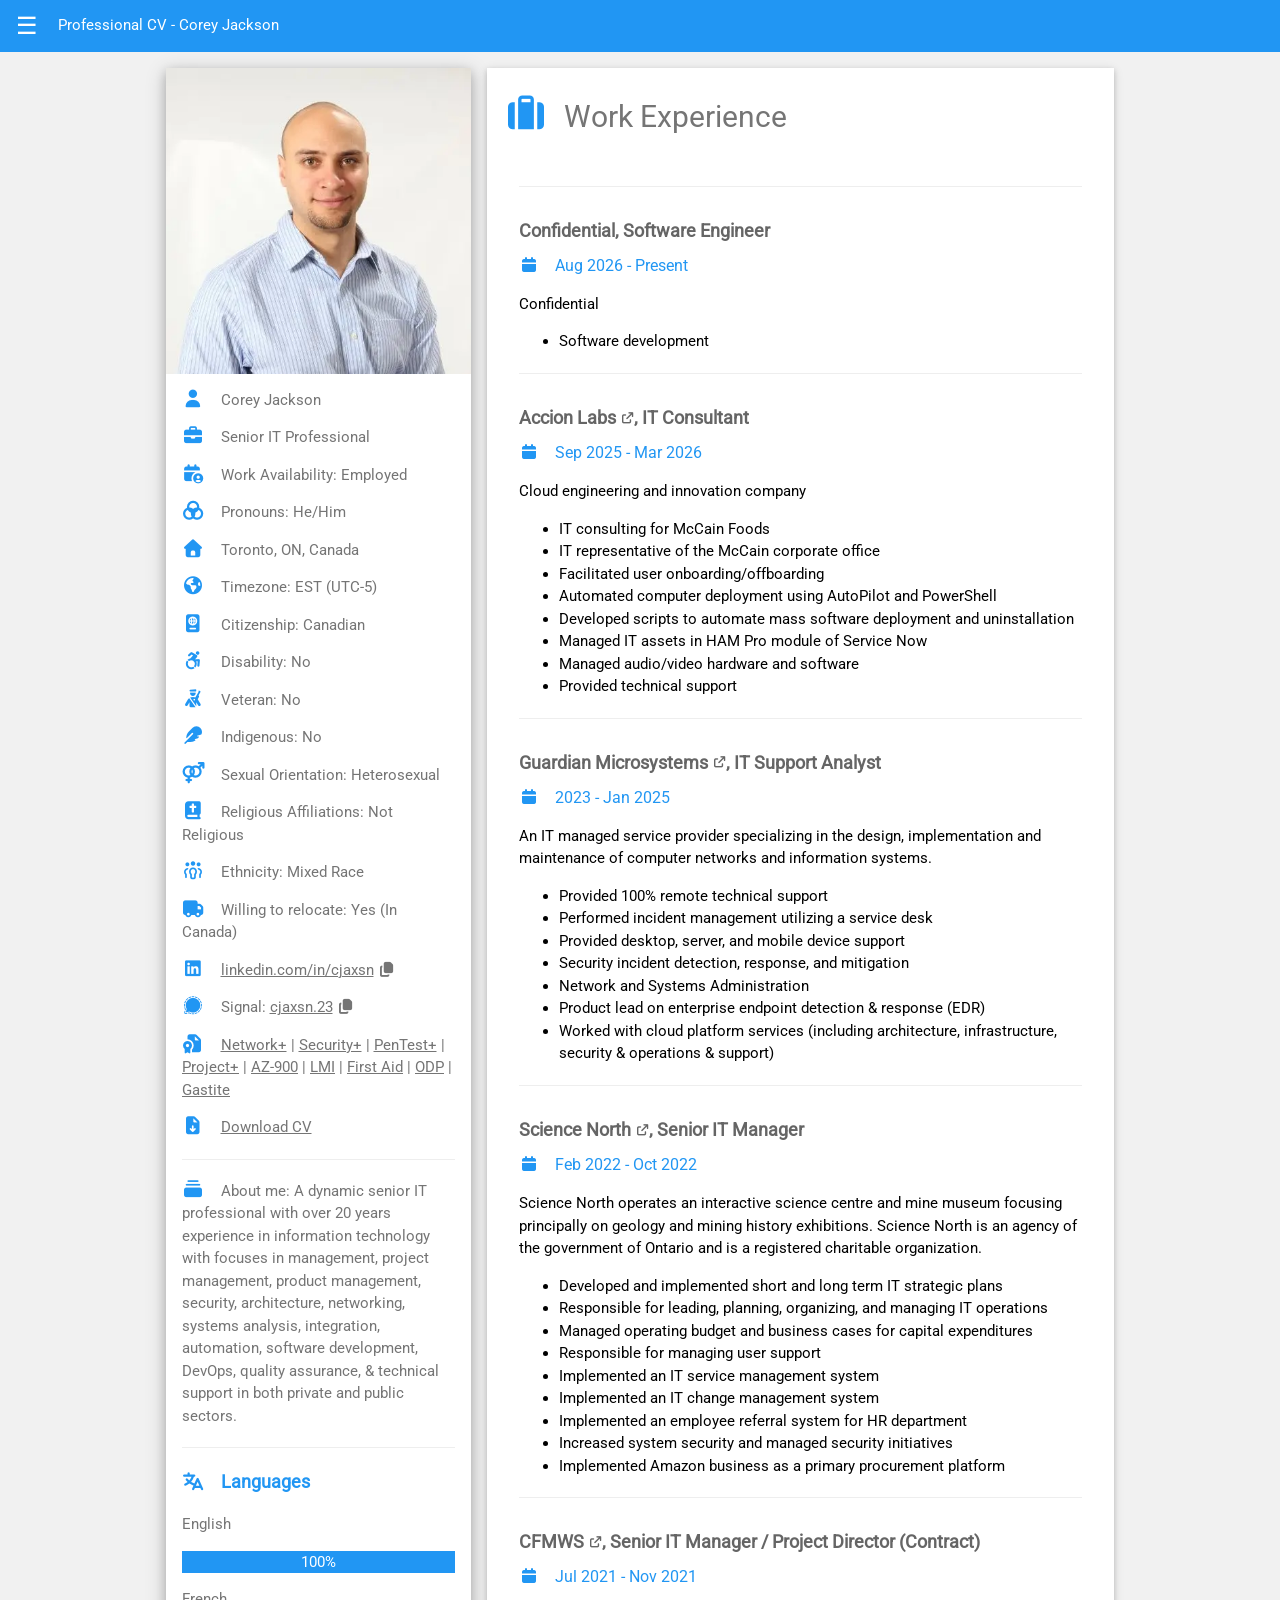
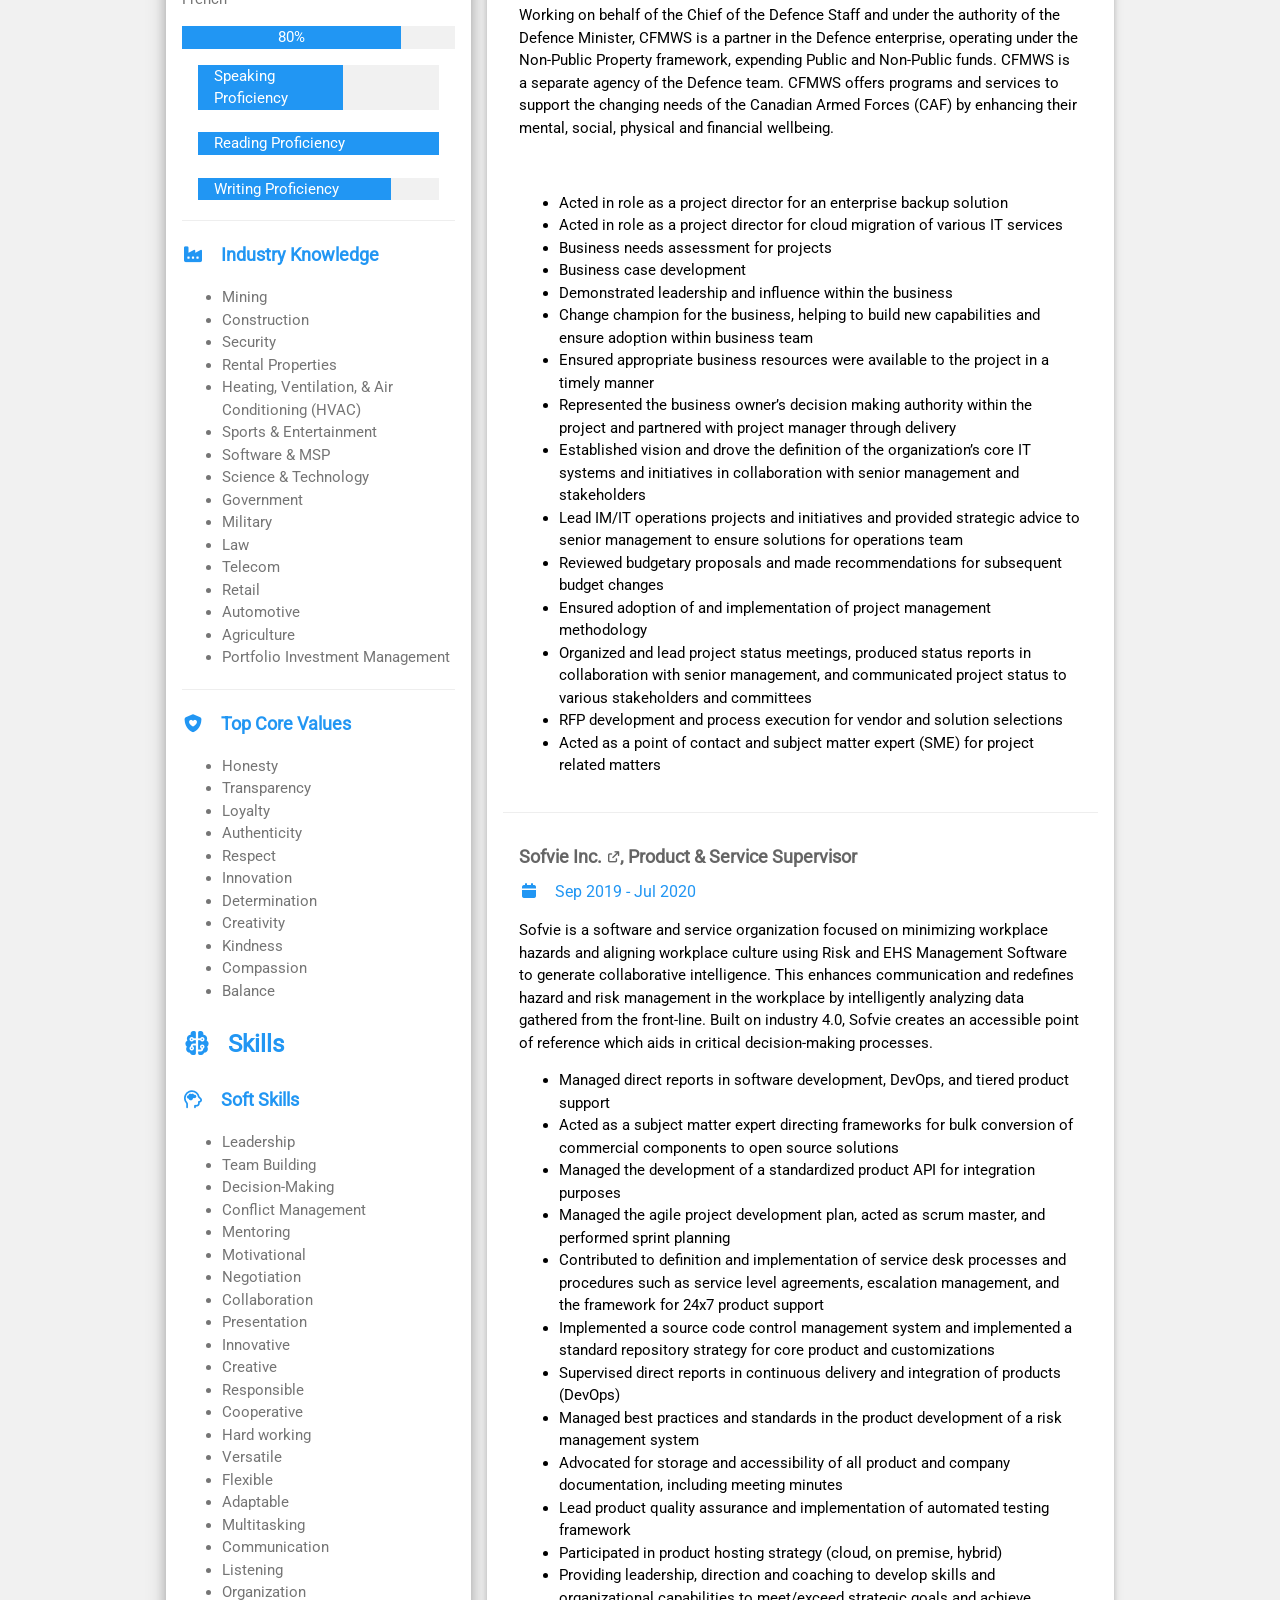
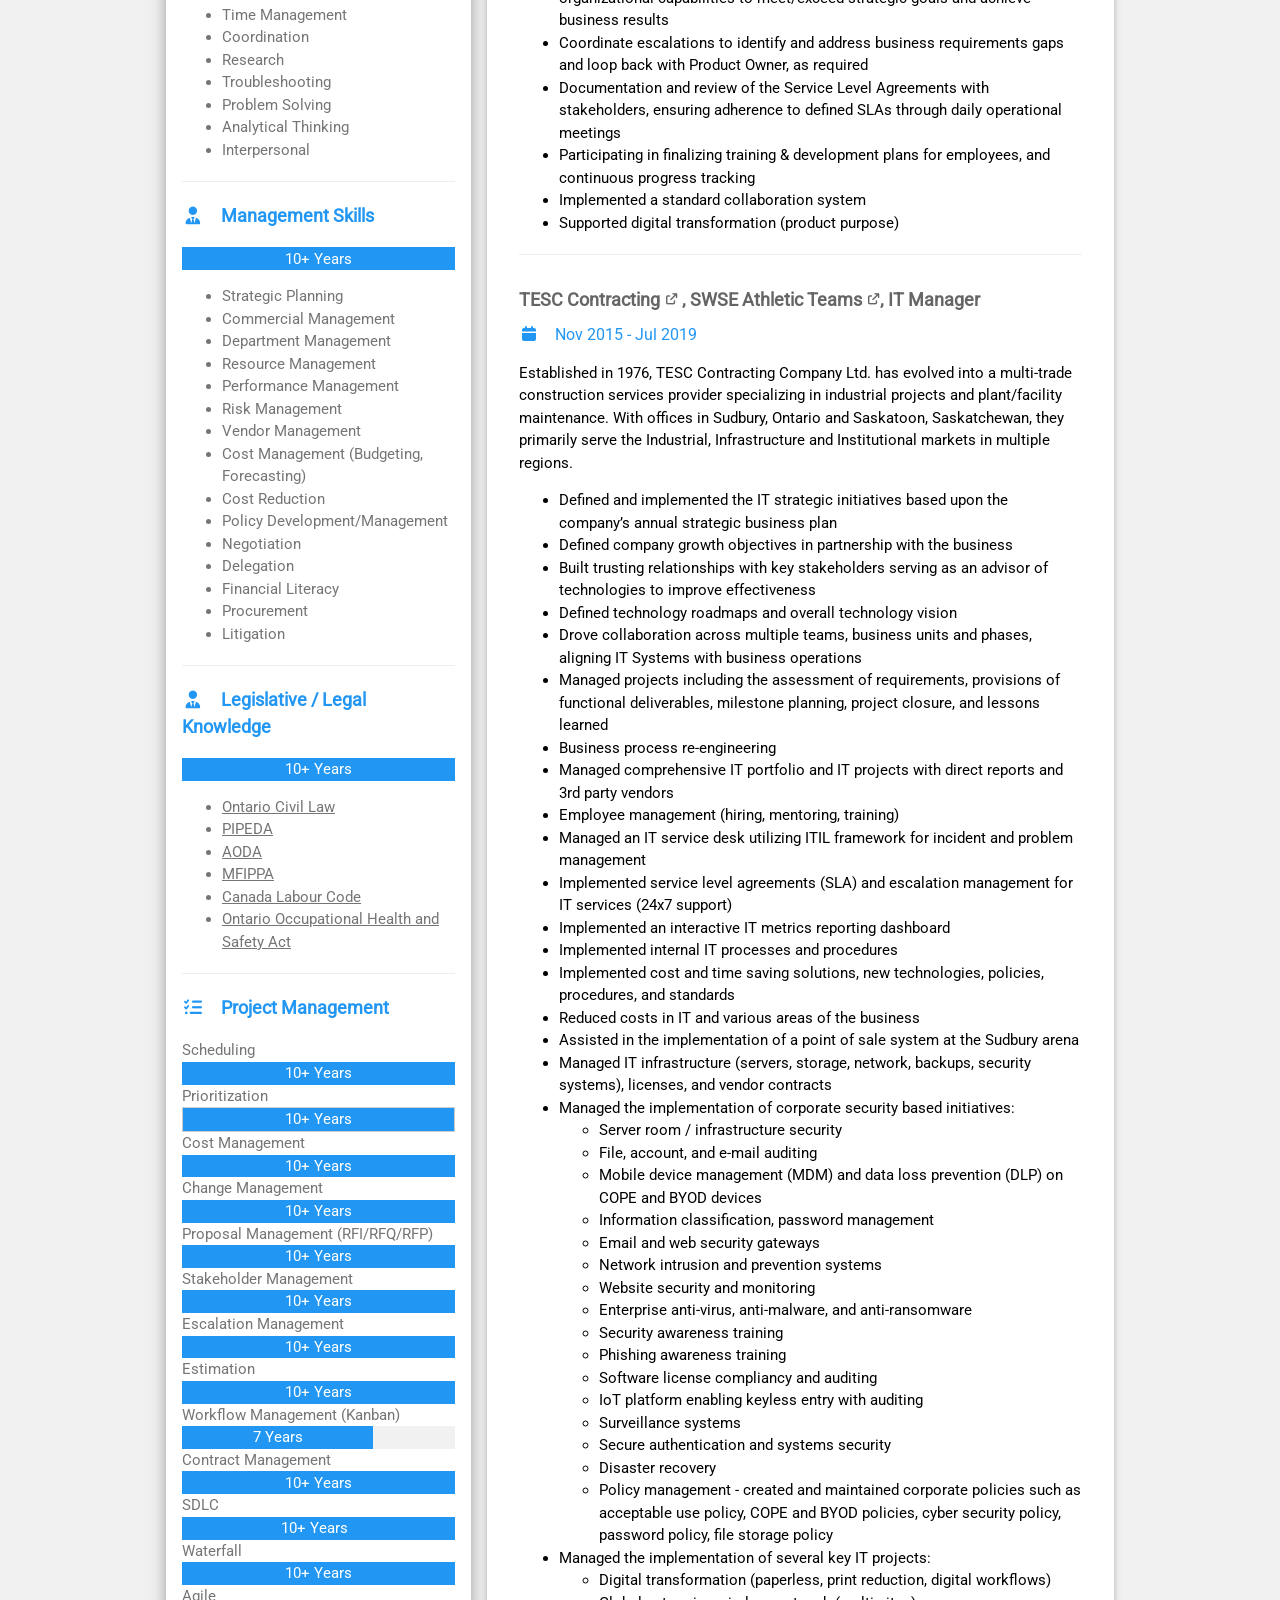
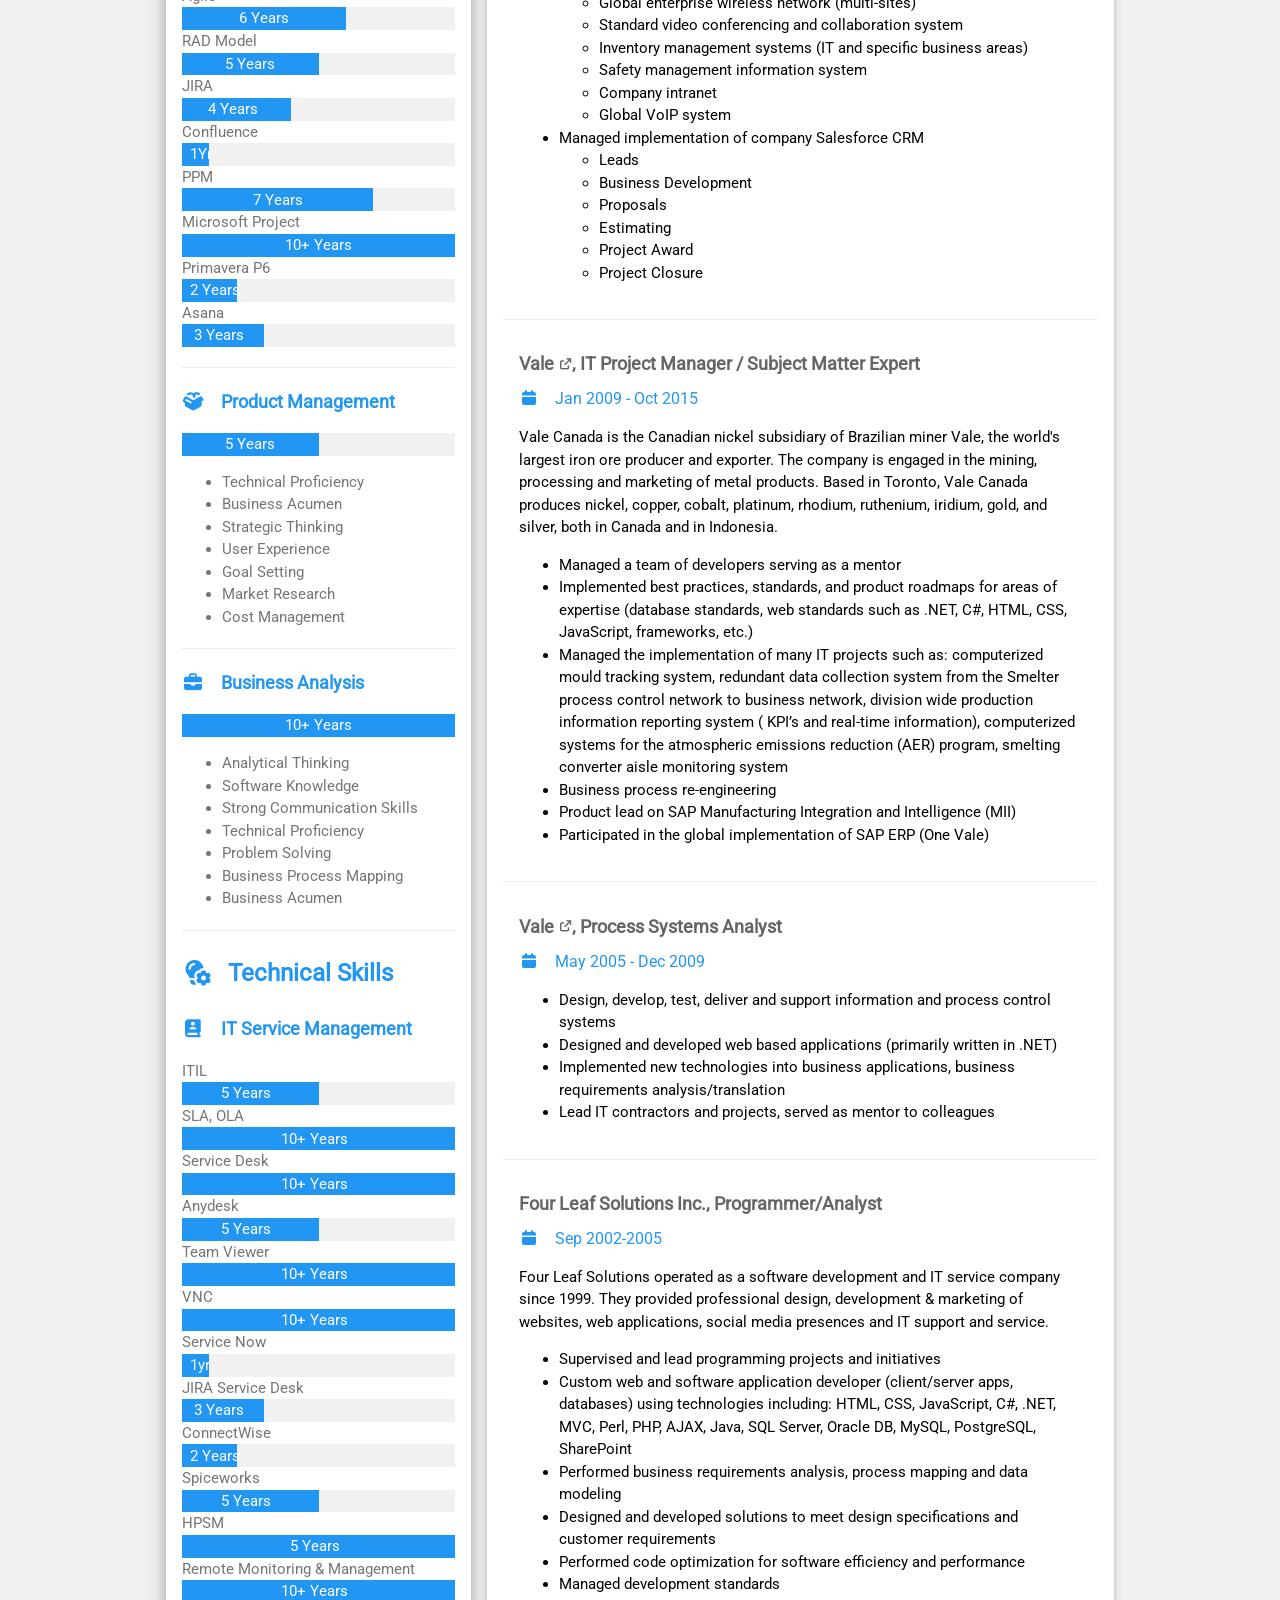
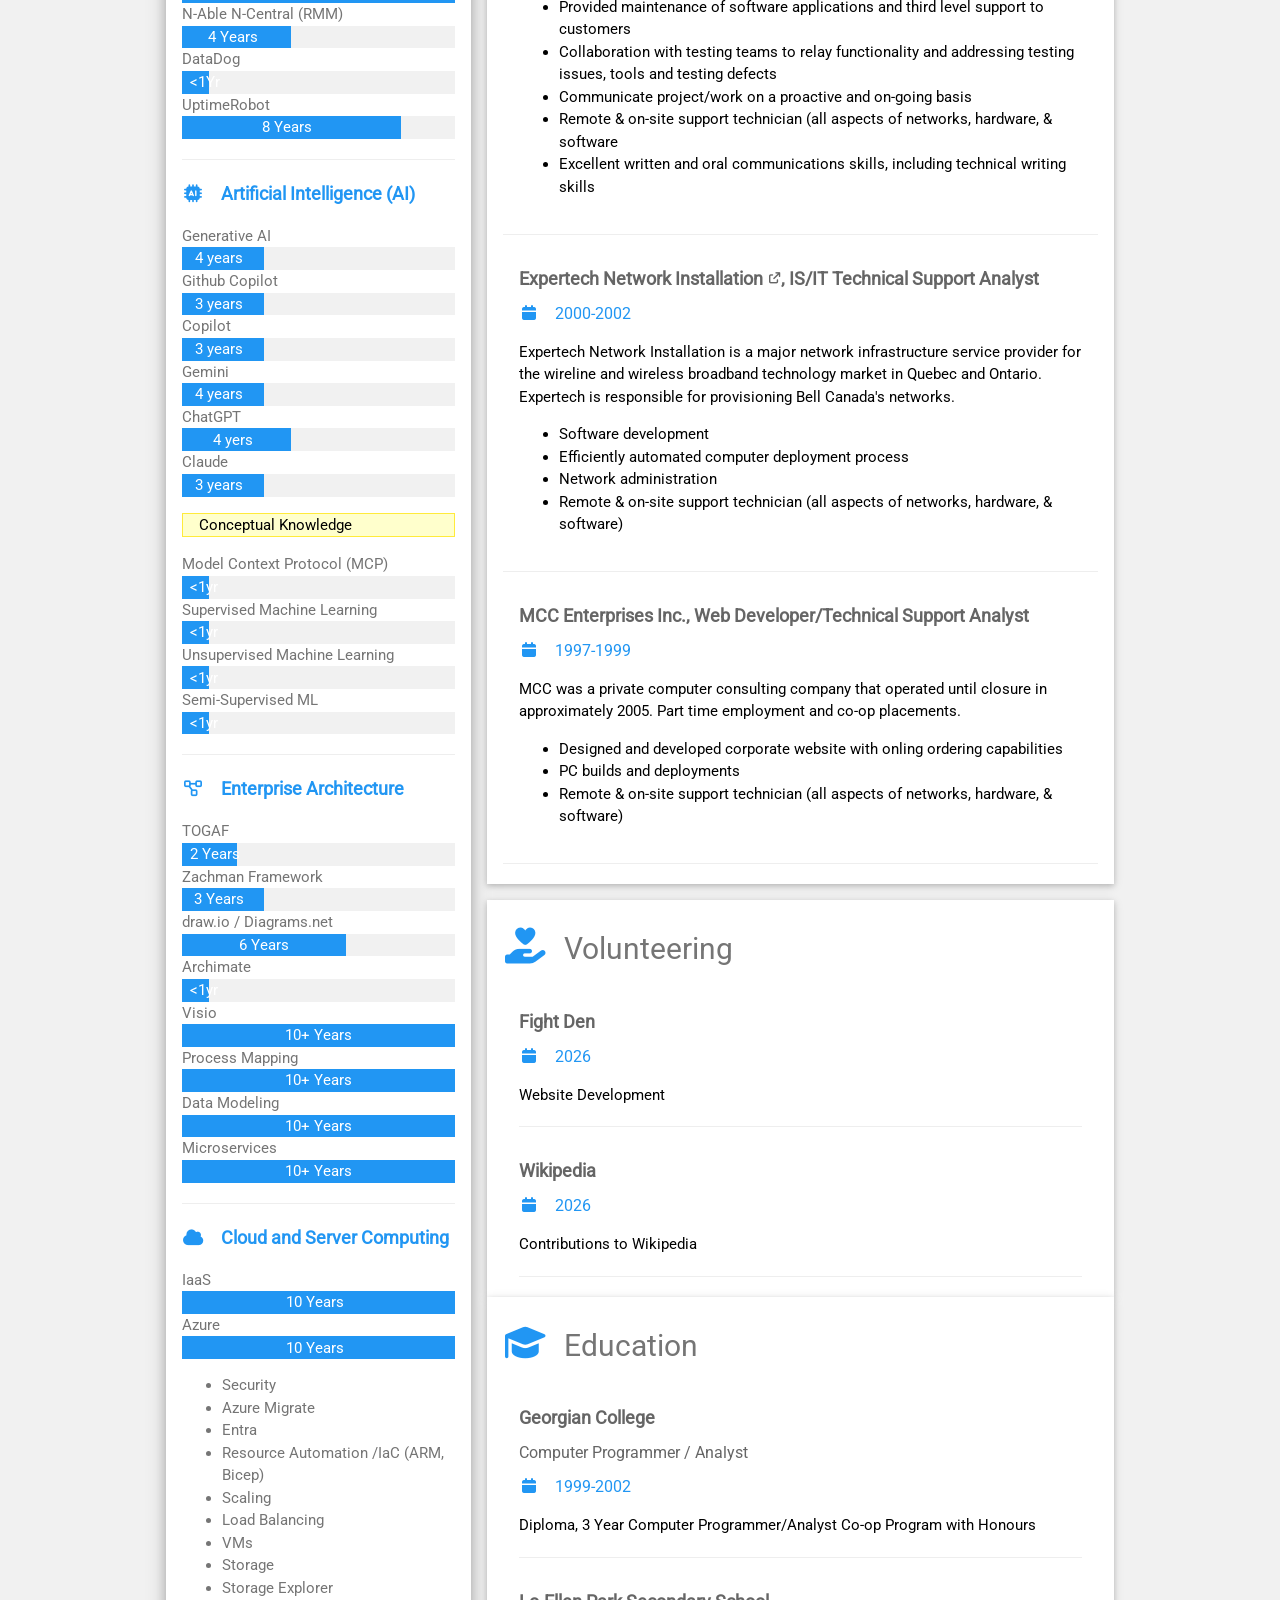
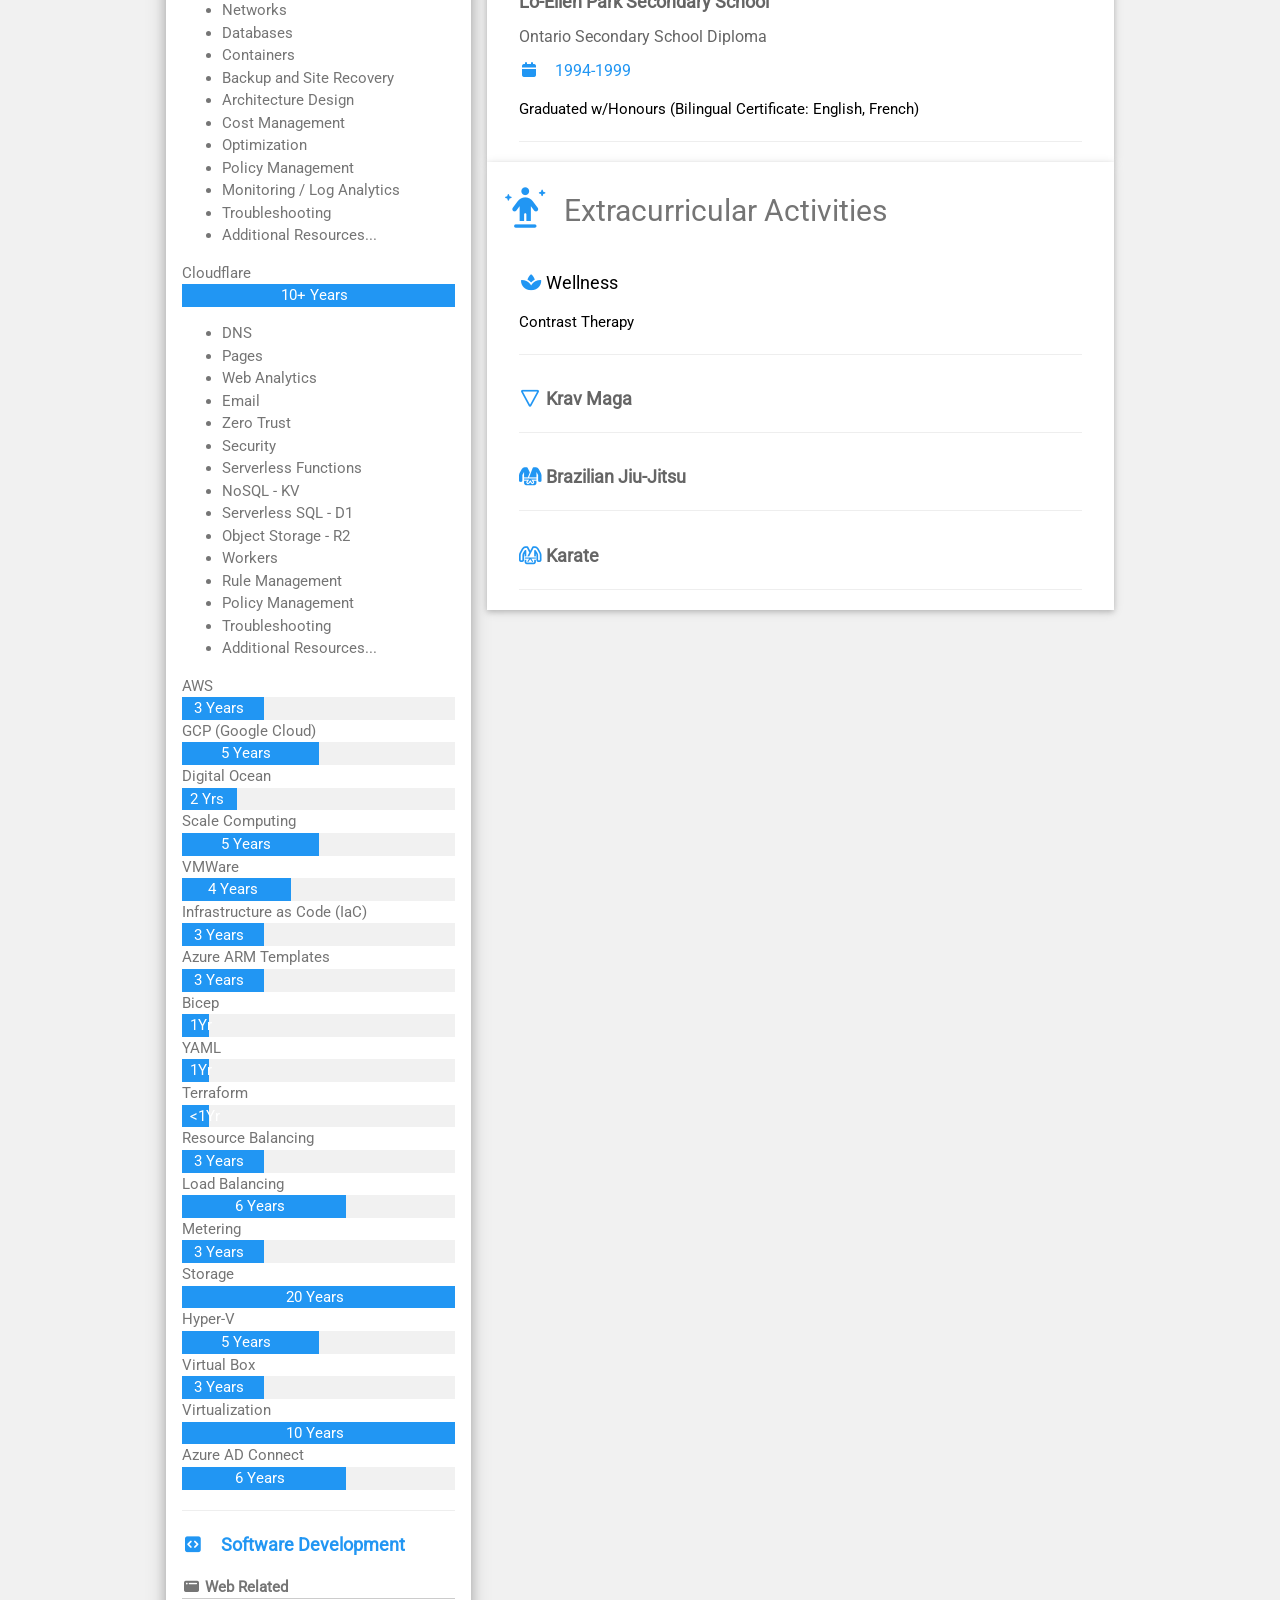
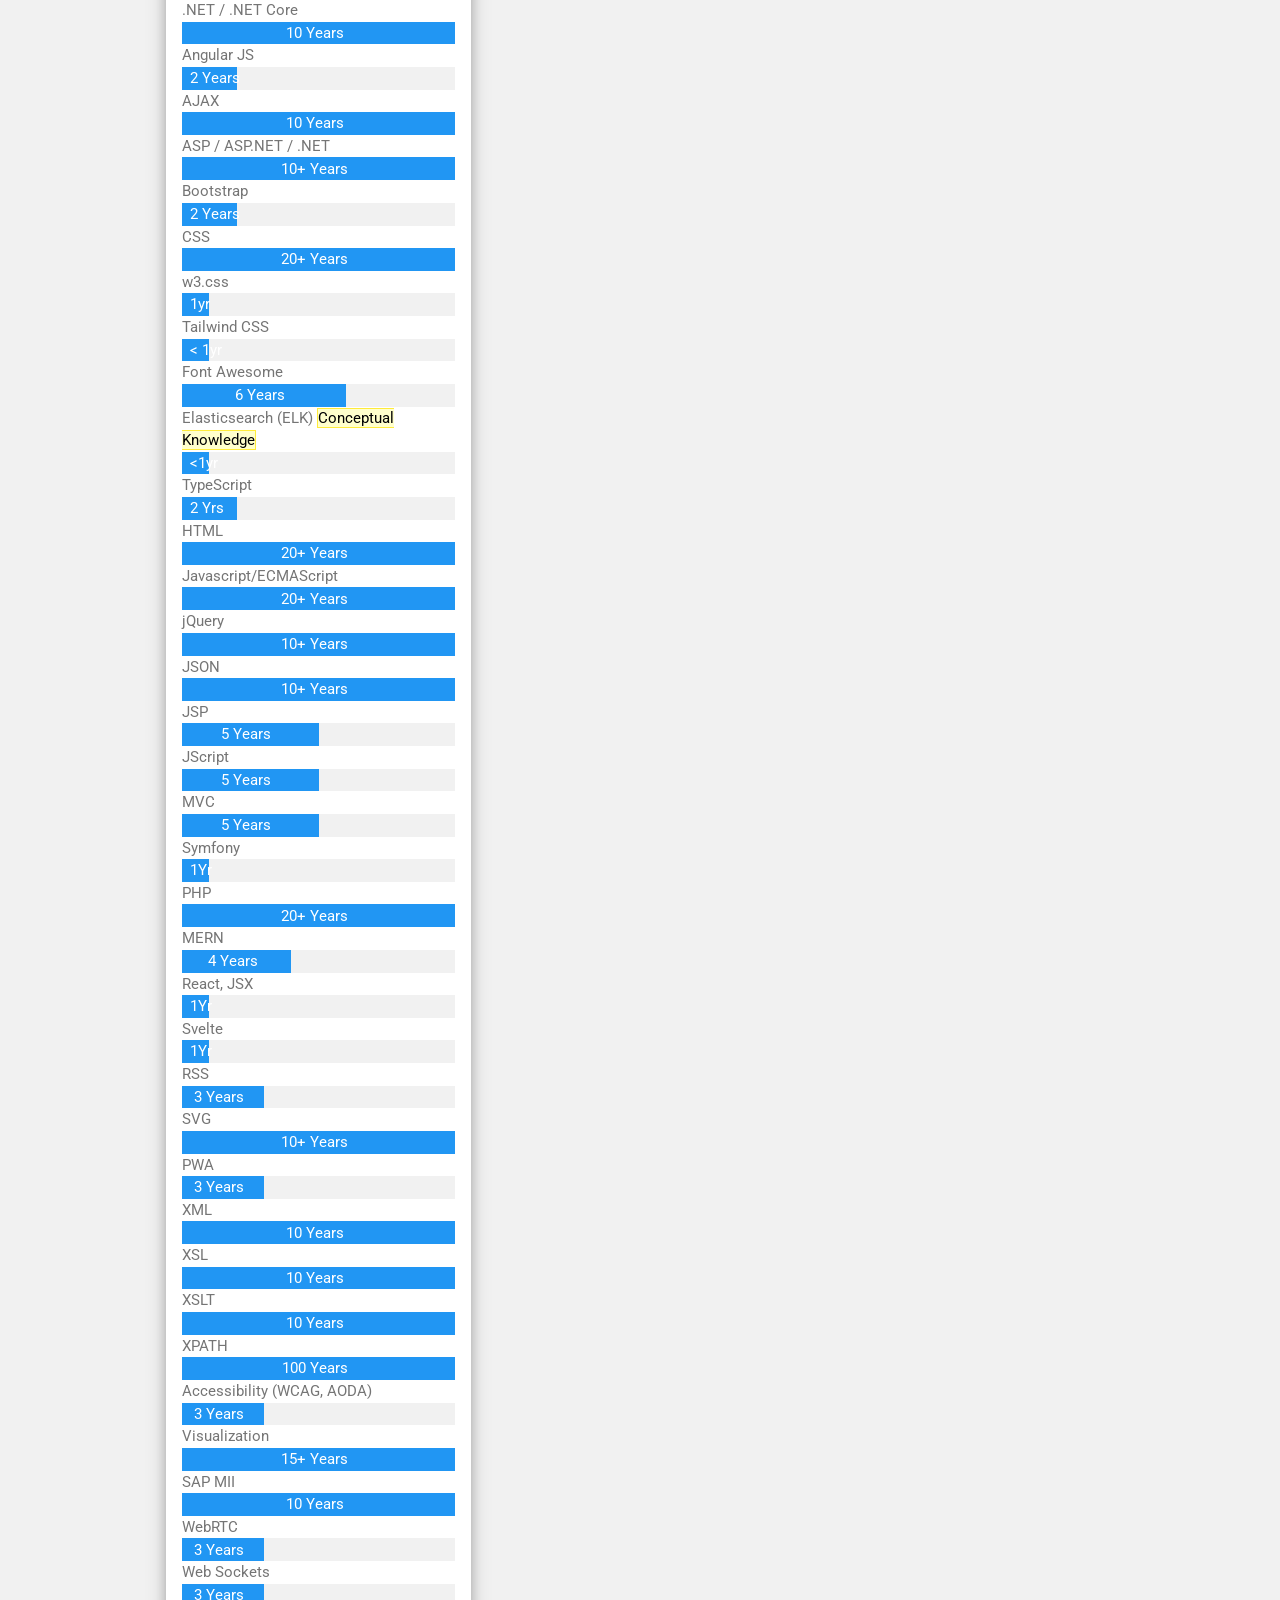
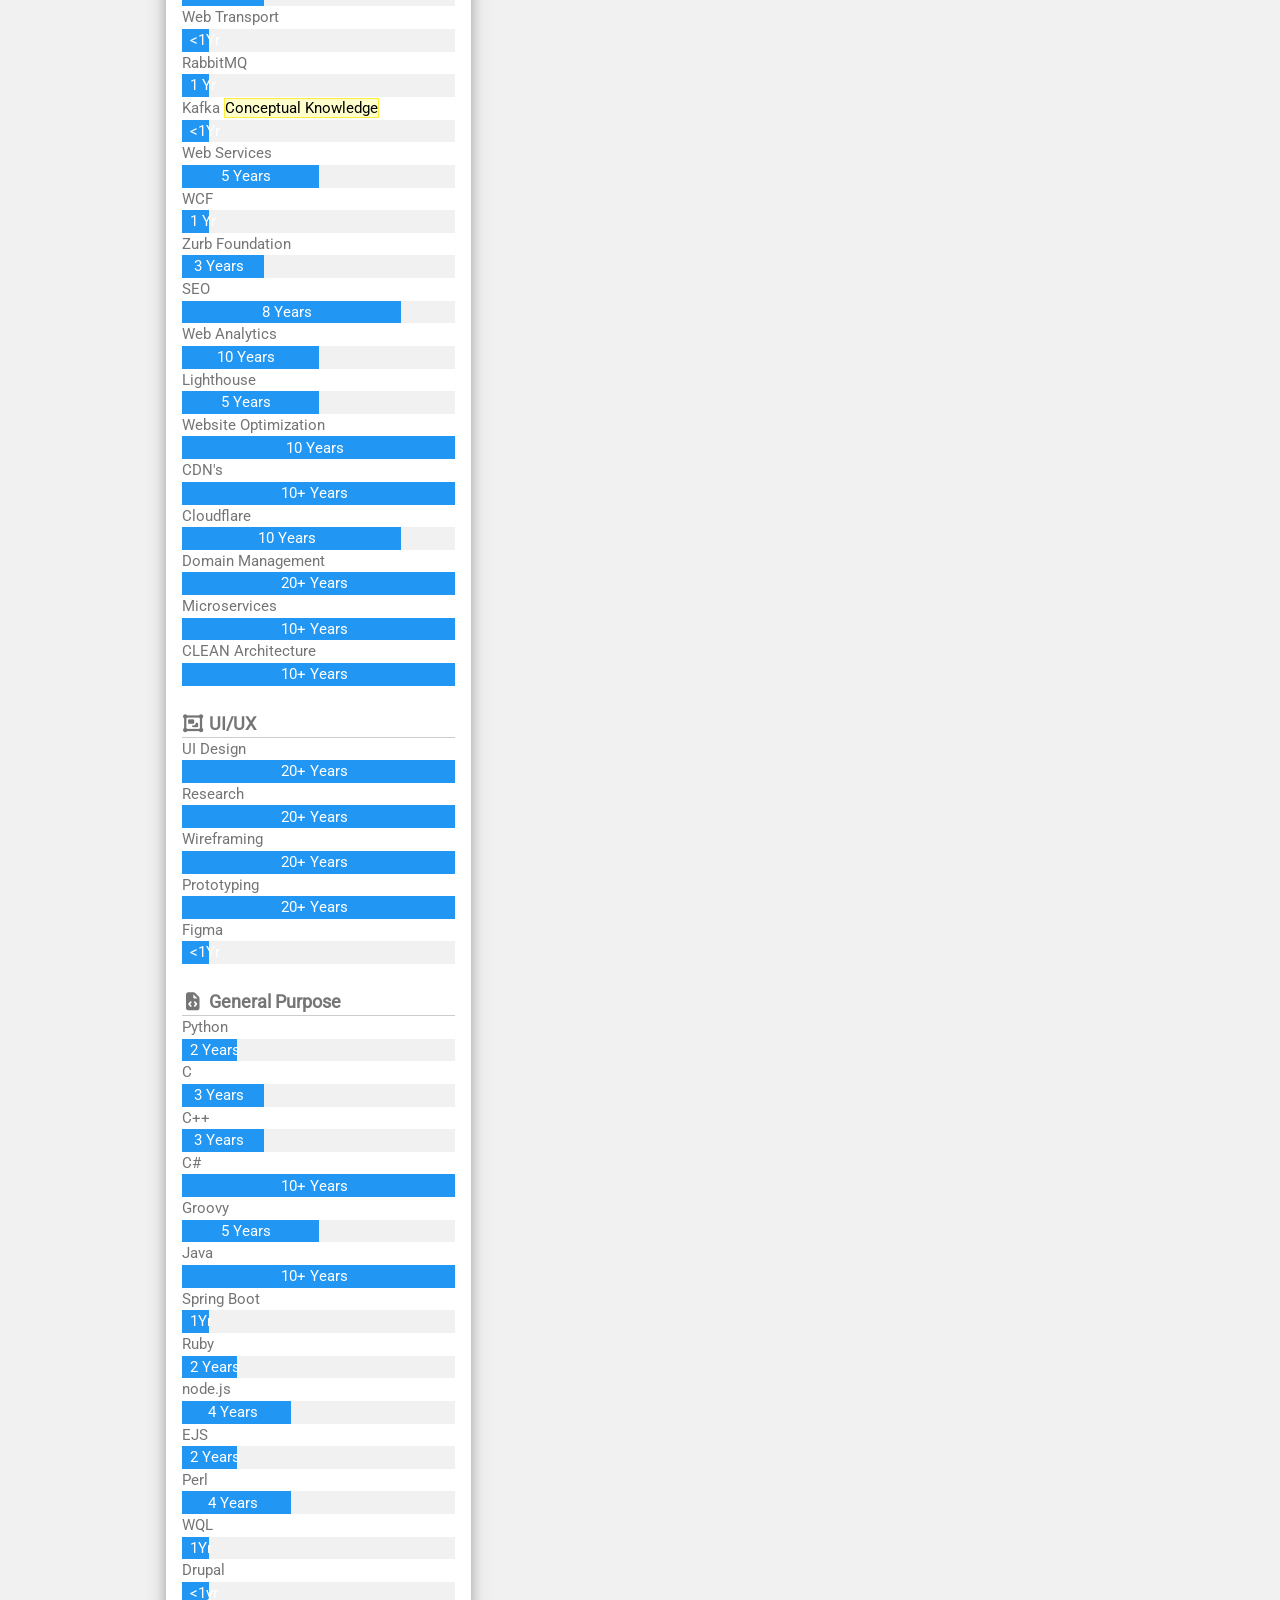
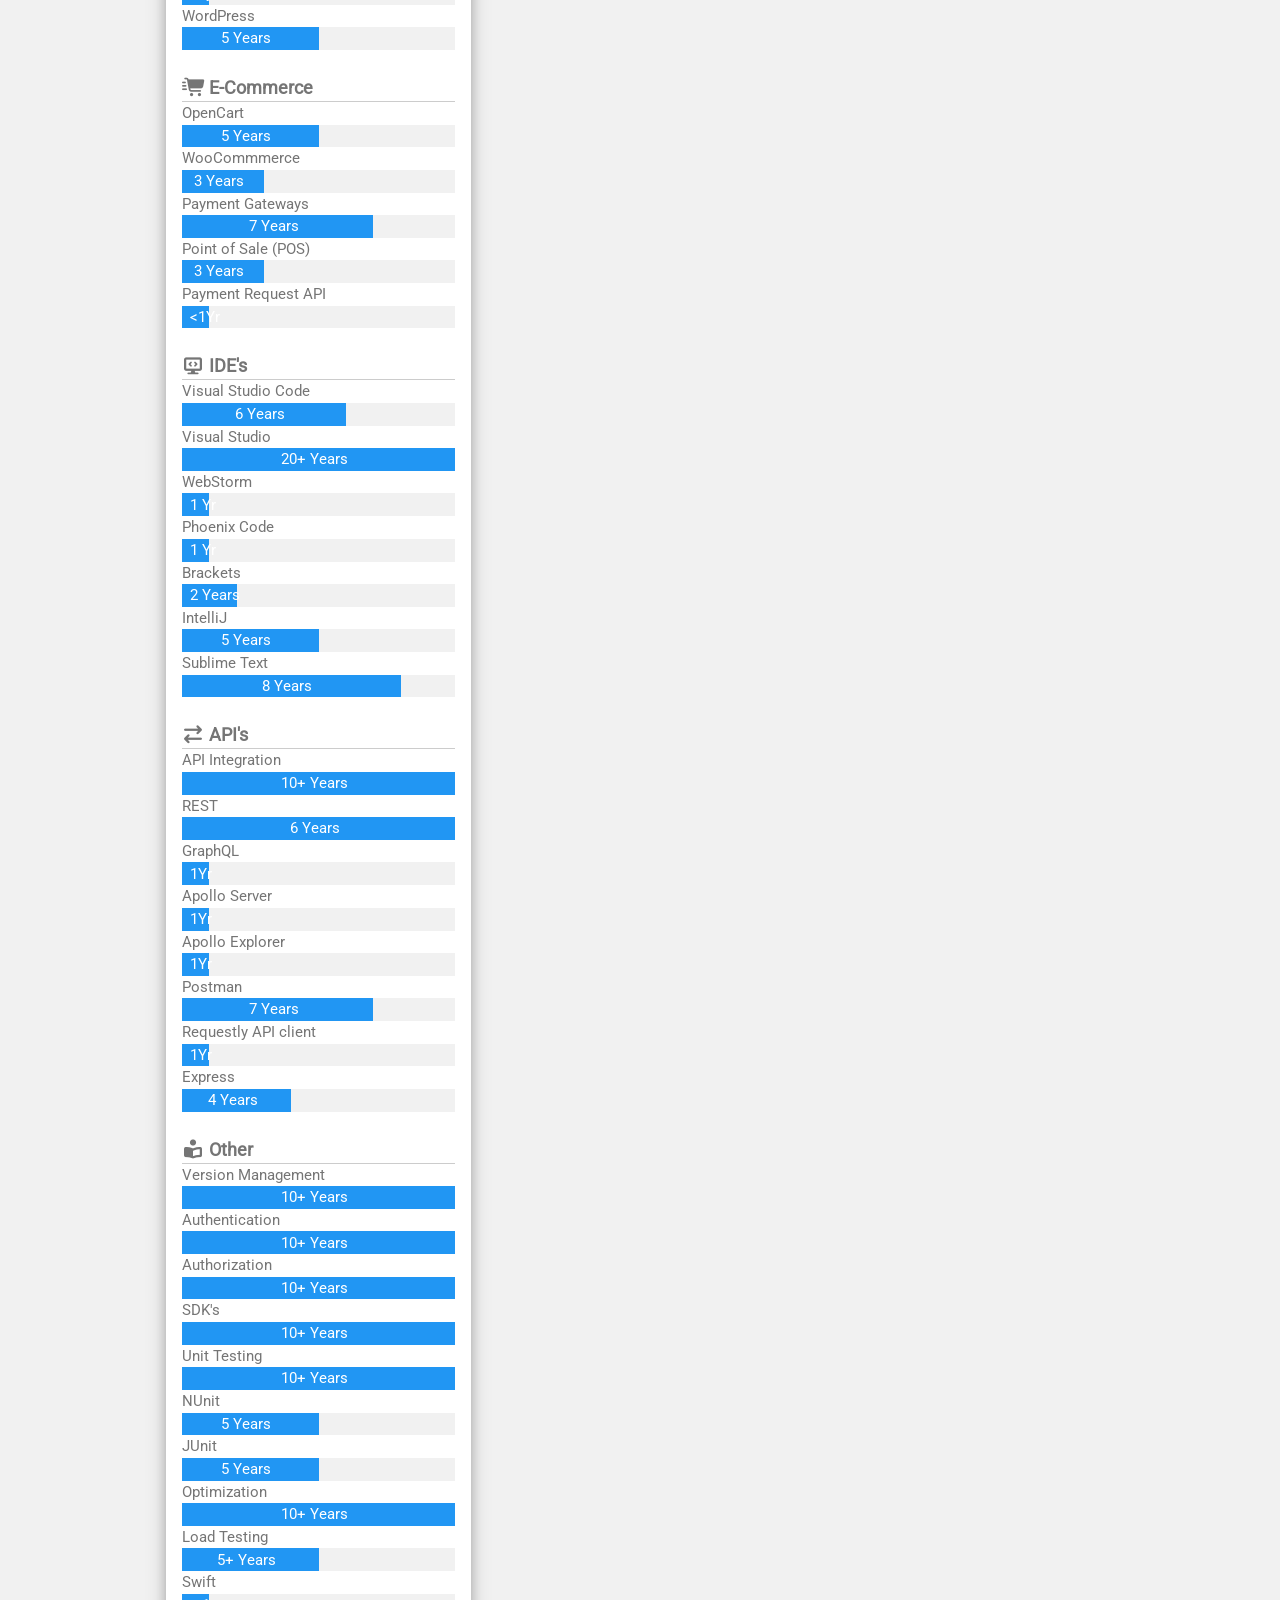
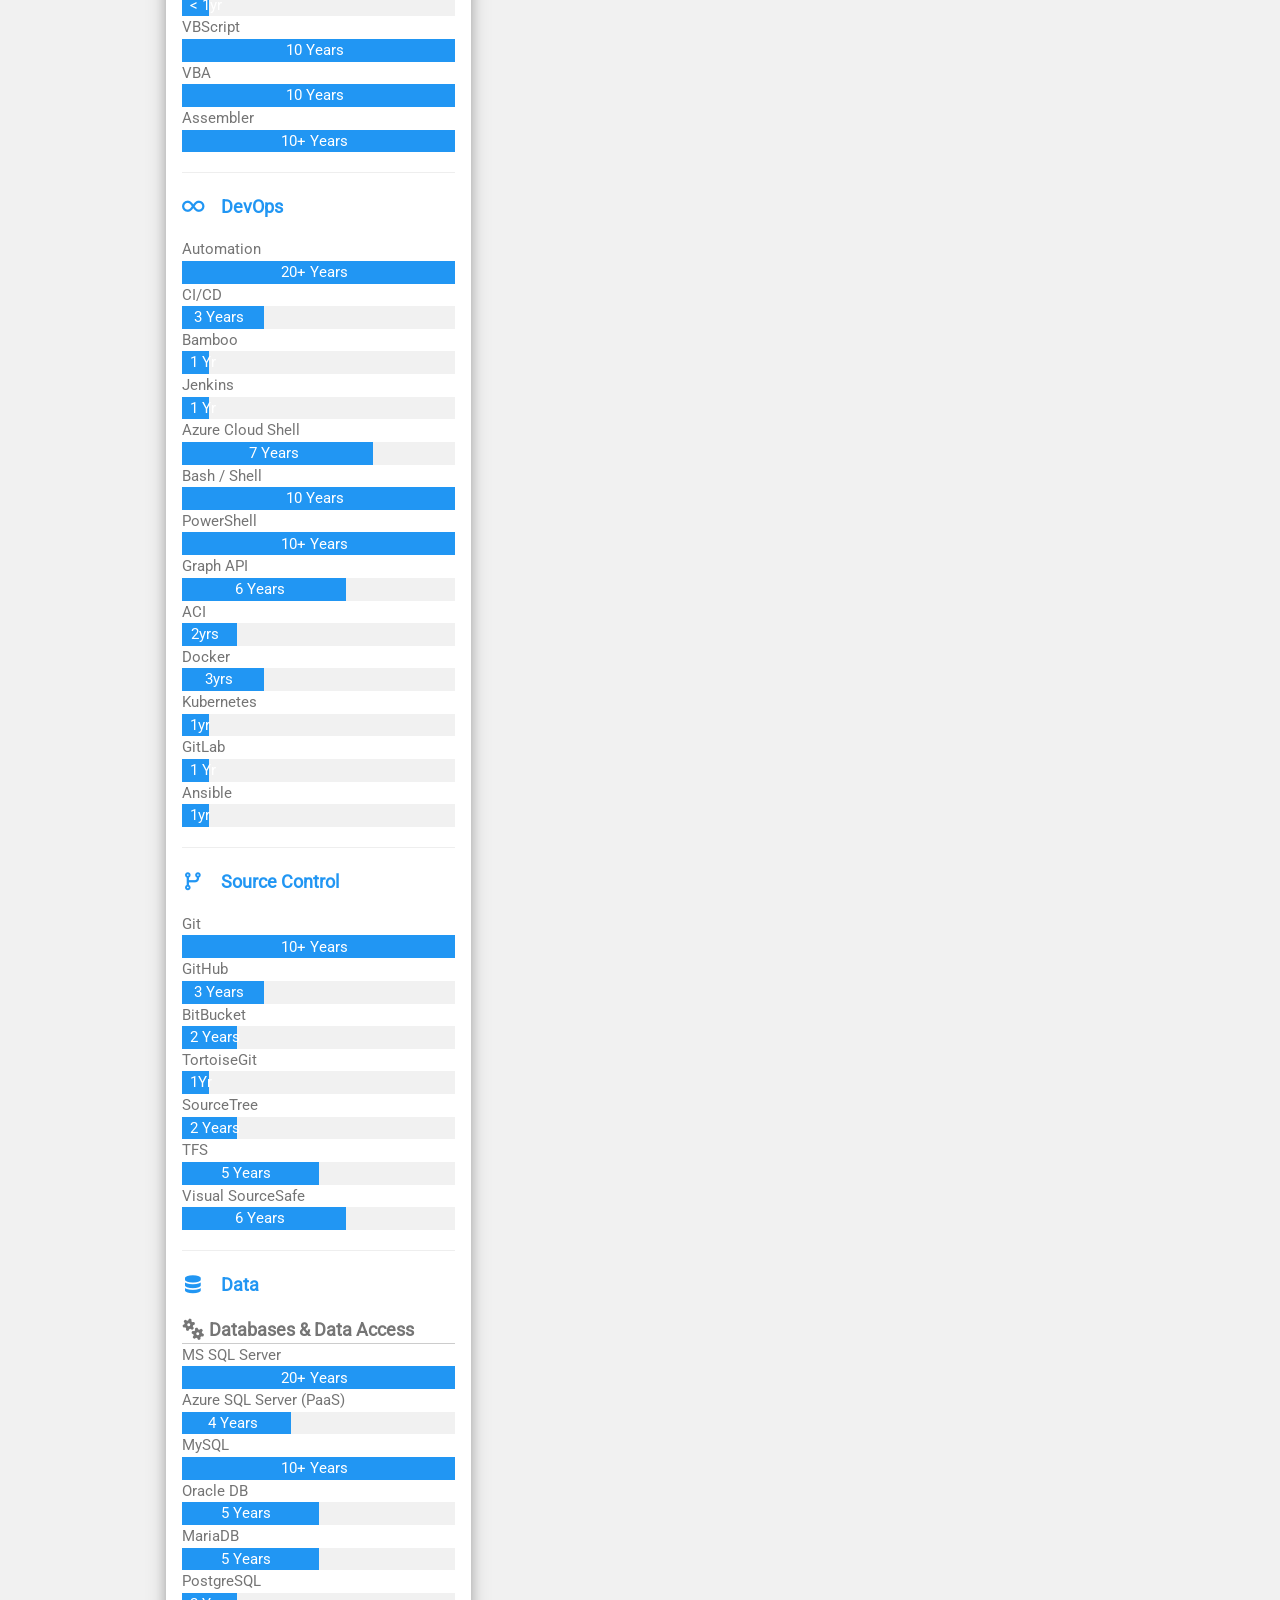
==== index.html @ d63e553b "Job Update Aug 2026" ====
<!DOCTYPE html>
<html lang="en">
<head>
    <title>Corey Jackson</title>
    <meta charset="UTF-8">
    <meta name="viewport" content="width=device-width, initial-scale=1">
    <link rel="preconnect" href="https://cloudflareinsights.com">
    <link rel="preload" href="assets/fonts/roboto-latin-400-normal.woff2" as="font" type="font/woff2" crossorigin>
    <link rel="preload" href="assets/webfonts/fa-brands-400.woff2" as="font" type="font/woff2" crossorigin>
	<link rel="preload" href="assets/webfonts/fa-solid-900.woff2" as="font" type="font/woff2" crossorigin>
	<link rel="preload" href="assets/webfonts/fa-regular-400.woff2" as="font" type="font/woff2" crossorigin>
    <link rel="preload" href="assets/css/w3.min.css" as="style" type="text/css">
    <link rel="preload" href="assets/css/w3-theme-blue.min.css" as="style" type="text/css">
    <link rel="preload" href="assets/css/facustom.css" as="style" type="text/css">
    <link rel="stylesheet" href="assets/css/w3.min.css" nonce="N68A5y2/gSpt8TdpWy1tjQ==">
    <link rel="stylesheet" href="assets/css/w3-theme-blue.min.css" nonce="N68A5y2/gSpt8TdpWy1tjQ==">
    <link rel="stylesheet" href="assets/css/facustom.css" nonce="N68A5y2/gSpt8TdpWy1tjQ==">
    <link rel="icon" type="image/webp" href="images/favicon.webp">
    <meta name="description" content="Corey Jackson Professional Resume" />
	<meta name="keywords" content="Corey Jackson Professional Resume" />
    <style nonce="N68A5y2/gSpt8TdpWy1tjQ==">
        @font-face
        {
            font-family: 'Roboto';
            src: url('assets/fonts/roboto-latin-400-normal.woff2') format('woff2');
            ascent-override: 0.927;
            descent-override: 0.244;
            line-gap-override: 0;
            font-display: swap;
        }

        html,body,h1,h2,h3,h4,h5,h6 {font-family: "Roboto", sans-serif}

        #sitenav
        {
            display:none;
        }

        .cursorpointer
        {
            cursor: pointer;
        }

        .nowrap
        {
            white-space: nowrap;
            padding-left: 8px;
        }

        .w3-margin-left-24
        {
            margin-left: 24px;
        }

        .no-underline
        {
            text-decoration: none !important;
        }

        .sticky
        {
            position: sticky;
            top: 0;
            z-index: 1000;
        }

        .profilepic
        {
            width:100%;
            z-index:-1;
        }

        /*detect dark mode: https://drafts.csswg.org/mediaqueries-5/#prefers-color-scheme, example on https://symfony.com/*/

        /* Light mode */
        /*
        @media (prefers-color-scheme: light) {
            body {
                background-color: white;
                color: black;
            }
        }
        */

        /* Dark mode */
        /*
        @media (prefers-color-scheme: dark) {
            body {
                background-color: black;
                color: white;
            }
        }
        */
    </style>
</head>
<body class="w3-light-grey">
<!-- Sidebar -->
<div class="w3-sidebar w3-bar-block w3-border-right" id="sitenav">
    <br/><br/>
    <button id="btnNavClose" class="w3-bar-item w3-large cursorpointer">Close &times;</button>
    <a id="aOverview" class="w3-bar-item w3-button w3-hover-theme" href="#overview">Overview</a>
    <a id="aSkills" class="w3-bar-item w3-button w3-hover-theme" href="#skills">Skills</a>
    <a id="aSoftskills" class="w3-bar-item w3-button w3-hover-theme w3-margin-left" href="#softskills">Soft Skills</a>
    <a id="aManagementskills" class="w3-bar-item w3-button w3-hover-theme w3-margin-left" href="#managementskills">Management Skills</a>
    <a id="aProjectmanagement" class="w3-bar-item w3-button w3-hover-theme w3-margin-left" href="#projectmanagement">Project Management</a>
    <a id="aProductmanagement" class="w3-bar-item w3-button w3-hover-theme w3-margin-left" href="#productmanagement">Product Management</a>
    <a id="aTechnicalskills" class="w3-bar-item w3-button w3-hover-theme w3-margin-left" href="#technicalskills">Technical Skills</a>

    <a id="aServicemanagement" class="w3-bar-item w3-button w3-hover-theme w3-margin-left-24" href="#itsm">Service Management</a>
    <a id="aAI" class="w3-bar-item w3-button w3-hover-theme w3-margin-left-24" href="#ai">AI</a>
    <a id="aArchitecture" class="w3-bar-item w3-button w3-hover-theme w3-margin-left-24" href="#architecture">Architecture</a>
    <a id="aComputing" class="w3-bar-item w3-button w3-hover-theme w3-margin-left-24" href="#computing">Computing</a>
    <a id="aSoftwaredevelopment" class="w3-bar-item w3-button w3-hover-theme w3-margin-left-24" href="#softwaredevelopment">Software Development</a>
    <a id="aDevops" class="w3-bar-item w3-button w3-hover-theme w3-margin-left-24" href="#devops">DevOps</a>
    <a id="aSourcecontrol" class="w3-bar-item w3-button w3-hover-theme w3-margin-left-24" href="#sourcecontrol">Source Control</a>
    <a id="aData" class="w3-bar-item w3-button w3-hover-theme w3-margin-left-24" href="#data">Data</a>
    <a id="aOT" class="w3-bar-item w3-button w3-hover-theme w3-margin-left-24" href="#ot">Operational Technology</a>
    <a id="aIOT" class="w3-bar-item w3-button w3-hover-theme w3-margin-left-24" href="#iot">IoT</a>
    <a id="aSecurity" class="w3-bar-item w3-button w3-hover-theme w3-margin-left-24" href="#security">Security</a>
    <a id="aComputernetworks" class="w3-bar-item w3-button w3-hover-theme w3-margin-left-24" href="#computernetworks">Computer Networks</a>
    <a id="aOS" class="w3-bar-item w3-button w3-hover-theme w3-margin-left-24" href="#os">Operating Systems</a>
    <a id="aSysadmin" class="w3-bar-item w3-button w3-hover-theme w3-margin-left-24" href="#sysadmin">Systems Administration</a>
    <a id="aHardware" class="w3-bar-item w3-button w3-hover-theme w3-margin-left-24" href="#hardware">Hardware</a>
    <a id="aGraphicsdesign" class="w3-bar-item w3-button w3-hover-theme w3-margin-left-24" href="#graphicsdesign">Graphics Design</a>
    <a id="aSoftware" class="w3-bar-item w3-button w3-hover-theme w3-margin-left-24" href="#software">Software</a>

    <a id="aWorkexperience" class="w3-bar-item w3-button w3-hover-theme" href="#workexperience">Work Experience</a>
    <a id="aEducation" class="w3-bar-item w3-button w3-hover-theme" href="#education">Education</a>
    <a id="aExtracurricular" class="w3-bar-item w3-button w3-hover-theme" href="#extracurricular">Extracurricular Activities</a>
</div>

<!-- Page Content -->
<div class="w3-theme sticky">
    <button id="btnNav" class="w3-button w3-theme w3-xlarge">☰</button> Professional CV - Corey Jackson <!--(Open to Work)-->
    <div class="w3-container">

    </div>
</div>

<!-- Page Container -->
<div class="w3-content w3-margin-top">

    <!-- The Grid -->
    <div class="w3-row-padding">

        <!-- Left Column -->
        <div class="w3-third">

            <div class="w3-white w3-text-grey w3-card-4">
                <div class="w3-display-container">
                    <img src="images/about.webp" fetchpriority="high" class="profilepic" alt="Corey Jackson">
                </div>
                <div class="w3-container" id="overview">
                    <p><i class="fa-solid fa-user fa-fw w3-margin-right w3-large w3-text-theme"></i>Corey Jackson</p>
                    <p><i class="fa-solid fa-briefcase fa-fw w3-margin-right w3-large w3-text-theme"></i>Senior IT Professional</p>
                    <p><i class="fa-solid fa-calendar-circle-user fa-fw w3-margin-right w3-large w3-text-theme"></i>Work Availability: Employed</p>
                    <p><i class="fa-solid fa-circles-overlap-3 fa-fw w3-margin-right w3-large w3-text-theme"></i>Pronouns: He/Him</p>
                    <p><i class="fa-solid fa-home fa-fw w3-margin-right w3-large w3-text-theme"></i>Toronto, ON, Canada</p>
                    <p><i class="fa-solid fa-earth-americas fa-fw w3-margin-right w3-large w3-text-theme"></i>Timezone: EST (UTC-5)</p>
                    <p><i class="fa-solid fa-passport fa-fw w3-margin-right w3-large w3-text-theme"></i>Citizenship: Canadian</p>
                    <!--<p><i class="fa-solid fa-id-card fa-fw w3-margin-right w3-large w3-text-theme"></i>Drivers License Glass: G</p>
                    <p><i class="fa-solid fa-shield-check fa-fw w3-margin-right w3-large w3-text-theme"></i>Insurance: Yes</p>-->
                    <p><i class="fa-brands fa-accessible-icon fa-fw w3-margin-right w3-large w3-text-theme"></i>Disability: No</p>
                    <p><i class="fa-solid fa-person-military-rifle fa-fw w3-margin-right w3-large w3-text-theme"></i>Veteran: No</p>
                    <p><i class="fa-solid fa-feather fa-fw w3-margin-right w3-large w3-text-theme"></i>Indigenous: No</p>
                    <p><i class="fa-solid fa-venus-mars fa-fw w3-margin-right w3-large w3-text-theme"></i>Sexual Orientation: Heterosexual</p>
                    <p><i class="fa-solid fa-book-bible fa-fw w3-margin-right w3-large w3-text-theme"></i>Religious Affiliations: Not Religious</p>
                    <p><i class="fa-regular fa-people-group fa-fw w3-margin-right w3-large w3-text-theme"></i>Ethnicity: Mixed Race</p>
                    <!--<p><i class="fa-solid fa-memo-circle-check fa-fw w3-margin-right w3-large w3-text-theme"></i>Criminal Record: No</p>-->
                    <p><i class="fa-solid fa-truck w3-margin-right w3-large w3-text-theme"></i>Willing to relocate: Yes (In Canada)</p>
                    <p><i class="fa-brands fa-linkedin w3-margin-right w3-large w3-text-theme"></i><a href="https://www.linkedin.com/in/cjaxsn">linkedin.com/in/cjaxsn</a> <i class="fa-solid fa-copy" id="iLinkedInProfile" data-link="https://www.linkedin.com/in/cjaxsn"></i></p>
                    <p><i class="fa-brands fa-signal-messenger w3-margin-right w3-large w3-text-theme"></i>Signal: <a href="https://signal.me/#eu/NOcKuhBTlwqDOGWYzw2bpA09DT2i8NfvCXnPGP2d2PKHKBRTrCtHMZV_A87ZbvQe">cjaxsn.23</a> <i class="fa-solid fa-copy" id="iSignal" data-link="cjaxsn.23"></i></p>
                    <!--<p><i class="fa fa-envelope fa-fw w3-margin-right w3-large w3-text-theme"></i><a href="mailto:@gmail.com">E-Mail</a></p>-->
                    <!--<p><i class="fa fa-phone fa-fw w3-margin-right w3-large w3-text-blue"></i>705-</p>-->
                    <p><i class="fa-solid fa-file-certificate fa-fw w3-margin-right w3-large w3-text-theme"></i><a href="https://www.credly.com/badges/86324ac9-e667-4b91-bf20-e614d766697a/public_url">Network+</a> | <a href="https://www.credly.com/badges/31737c40-9c6d-4c36-8c53-a2ac50d4fc3d/public_url">Security+</a> | <a href="https://www.credly.com/badges/556ee8b5-bf69-4da6-861a-26920703c2c0/public_url">PenTest+</a> | <a href="https://www.credly.com/badges/7ba47b56-0486-4acd-b04e-0d963024c7af/public_url">Project+</a> <!--| <a href="javascript: alert(' To be obtained in August 2025')">AZ-104</a> --> | <a href="https://www.credly.com/badges/0288b8d4-9ce7-4ce3-8e2b-9fe6f47b6703/public_url">AZ-900</a> | <a href="dl/LMI_cert.pdf">LMI</a> | <a href="dl/firstaidlevelc.pdf">First Aid</a> | <a href="images/cert_ODP_card.png">ODP</a> | <a href="dl/cert_gastite.png">Gastite</a></p>
                    <p><i class="fa-solid fa-file-arrow-down fa-fw w3-margin-right w3-large w3-text-theme"></i><a href="dl/cv.pdf">Download CV</a></p>
                    <hr>
                    <p><i class="fa-solid fa-rectangle-history fa-fw w3-margin-right w3-large w3-text-theme"></i>About me: A dynamic senior IT professional with over 20 years experience in information technology with focuses in management, project management, product management, security, architecture, networking, systems analysis, integration, automation, software development, DevOps, quality assurance, & technical support in both private and public sectors.</p>
                    <hr>
                    <!--<p class="w3-large w3-text-theme"><b><i class="fa fa-bars fa-fw w3-margin-right w3-text-theme"></i>Menu</b></p>
                    <a class="no-underline w3-hover-text-theme" href="#skills">Skills</a><br/>
                    <a class="no-underline w3-hover-text-theme" href="#workexperience">Work Experience</a><br/>
                    <a class="no-underline w3-hover-text-theme" href="#education">Education</a><br/>
                    <a class="no-underline w3-hover-text-theme" href="#extracurricular">Extracurricular Activities</a>
                    <hr>-->
                    <p class="w3-large w3-text-theme"><b><i class="fa-solid fa-language fa-fw w3-margin-right w3-text-theme"></i>Languages</b></p>
                    <p>English</p>
                    <div class="w3-light-grey">
                        <div class="w3-theme w3-center" style="width:100%">100%</div>
                    </div>
                    <p>French</p>
                    <div class="w3-light-grey">
                        <div class="w3-container w3-theme w3-center" style="width:80%">80%</div>
                    </div>
                    <div class="w3-margin">
                        <div class="w3-light-grey">
                            <div class="w3-container w3-theme" style="width:60%">Speaking Proficiency</div>
                        </div><br/>
                        <div class="w3-light-grey">
                            <div class="w3-container w3-theme" style="width:100%">Reading Proficiency</div>
                        </div><br/>
                        <div class="w3-light-grey">
                            <div class="w3-container w3-theme" style="width:80%">Writing Proficiency</div>
                        </div>
                    </div>
                    <hr>
                    <p class="w3-large w3-text-theme"><b><i class="fa fa-industry-windows fa-fw w3-margin-right w3-text-theme"></i>Industry Knowledge</b></p>
                    <ul>
                        <li>Mining</li>
                        <li>Construction</li>
                        <li>Security</li>
                        <li>Rental Properties</li>
                        <li>Heating, Ventilation, & Air Conditioning (HVAC)</li>
                        <li>Sports & Entertainment</li>
                        <li>Software & MSP</li>
                        <li>Science & Technology</li>
                        <li>Government</li>
                        <li>Military</li>
                        <li>Law</li>
                        <li>Telecom</li>
                        <li>Retail</li>
                        <li>Automotive</li>
                        <li>Agriculture</li>
                        <li>Portfolio Investment Management</li>
                    </ul>
                    <hr>
                    <p class="w3-large w3-text-theme"><b><i class="fa-solid fa-shield-heart fa-fw w3-margin-right w3-text-theme"></i>Top Core Values</b></p>
                    <ul>
                        <li>Honesty</li>
                        <li>Transparency</li>
                        <li>Loyalty</li>
                        <li>Authenticity</li>
                        <li>Respect</li>
                        <li>Innovation</li>
                        <li>Determination</li>
                        <li>Creativity</li>
                        <li>Kindness</li>
                        <li>Compassion</li>
                        <li>Balance</li>
                    </ul>
                    <p class="w3-xlarge w3-text-theme" id="skills"><b><i class="fa-solid fa-brain-circuit fa-fw w3-margin-right w3-text-theme"></i>Skills</b></p>
                    <p class="w3-large w3-text-theme" id="softskills"><b><i class="fa-regular fa-head-side-brain fa-fw w3-margin-right w3-text-theme"></i>Soft Skills</b></p>
                    <ul>
                        <li>Leadership</li>
                        <li>Team Building</li>
                        <li>Decision-Making</li>
                        <li>Conflict Management</li>
                        <li>Mentoring</li>
                        <li>Motivational</li>
                        <li>Negotiation</li>
                        <li>Collaboration</li>
                        <li>Presentation</li>
                        <li>Innovative</li>
                        <li>Creative</li>
                        <li>Responsible</li>
                        <li>Cooperative</li>
                        <li>Hard working</li>
                        <li>Versatile</li>
                        <li>Flexible</li>
                        <li>Adaptable</li>
                        <li>Multitasking</li>
                        <li>Communication</li>
                        <li>Listening</li>
                        <li>Organization</li>
                        <li>Time Management</li>
                        <li>Coordination</li>
                        <li>Research</li>
                        <li>Troubleshooting</li>
                        <li>Problem Solving</li>
                        <li>Analytical Thinking</li>
                        <li>Interpersonal</li>
                    </ul>
                    <hr>
                    <p class="w3-large w3-text-theme" id="managementskills"><b><i class="fa-solid fa-user-tie fa-fw w3-margin-right w3-text-theme"></i>Management Skills</b></p>
                    <div class="w3-light-grey">
                        <div class="w3-container w3-theme w3-center" style="width:100%">10+ Years</div>
                    </div>
                    <ul>
                        <li>Strategic Planning</li>
                        <li>Commercial Management</li>
                        <li>Department Management</li>
                        <li>Resource Management</li>
                        <li>Performance Management</li>
                        <li>Risk Management</li>
                        <li>Vendor Management</li>
                        <li>Cost Management (Budgeting, Forecasting)</li>
                        <li>Cost Reduction</li>
                        <li>Policy Development/Management</li>
                        <li>Negotiation</li>
                        <li>Delegation</li>
                        <li>Financial Literacy</li>
                        <li>Procurement</li>
                        <li>Litigation</li>
                    </ul>
                    <hr>
                    <p class="w3-large w3-text-theme" id="legal"><b><i class="fa-solid fa-user-tie fa-fw w3-margin-right w3-text-theme"></i>Legislative / Legal Knowledge</b></p>
                    <div class="w3-light-grey">
                        <div class="w3-container w3-theme w3-center" style="width:100%">10+ Years</div>
                    </div>
                    <ul>
                        <li><a href="https://www.ontario.ca/laws/regulation/900194" target="_blank">Ontario Civil Law</a></li>
                        <li><a href="https://laws-lois.justice.gc.ca/eng/acts/p-8.6/" target="_blank">PIPEDA</a></li>
                        <li><a href="https://www.ontario.ca/laws/statute/05a11" target="_blank">AODA</a></li>
                        <li><a href="https://www.ontario.ca/laws/statute/90m56" target="_blank">MFIPPA</a></li>
                        <li><a href="https://laws-lois.justice.gc.ca/eng/acts/l-2/" target="_blank">Canada Labour Code</a></li>
                        <li><a href="https://www.ontario.ca/laws/statute/90o01" target="_blank">Ontario Occupational Health and Safety Act</a></li>
                    </ul>
                    <hr>
                    <p class="w3-large w3-text-theme" id="projectmanagement"><b><i class="fa-solid fa-list-check fa-fw w3-margin-right w3-text-theme"></i>Project Management</b></p>
                    <div class="skill">Scheduling</div>
                    <div class="w3-light-grey">
                        <div class="w3-container w3-theme w3-center" style="width:100%">10+ Years</div>
                    </div>

                    <div class="skill">Prioritization</div>
                    <div class="w3-light-grey w3-border">
                        <div class="w3-container w3-theme w3-center" style="width:100%">10+ Years</div>
                    </div>

                    <div class="skill">Cost Management</div>
                    <div class="w3-light-grey">
                        <div class="w3-container w3-theme w3-center" style="width:100%">10+ Years</div>
                    </div>

                    <div class="skill">Change Management</div>
                    <div class="w3-light-grey">
                        <div class="w3-container w3-theme w3-center" style="width:100%">10+ Years</div>
                    </div>

                    <div class="skill">Proposal Management (RFI/RFQ/RFP)</div>
                    <div class="w3-light-grey">
                        <div class="w3-container w3-theme w3-center" style="width:100%">10+ Years</div>
                    </div>

                    <div class="skill">Stakeholder Management</div>
                    <div class="w3-light-grey">
                        <div class="w3-container w3-theme w3-center" style="width:100%">10+ Years</div>
                    </div>

                    <div class="skill">Escalation Management</div>
                    <div class="w3-light-grey">
                        <div class="w3-container w3-theme w3-center" style="width:100%">10+ Years</div>
                    </div>

                    <div class="skill">Estimation</div>
                    <div class="w3-light-grey">
                        <div class="w3-container w3-theme w3-center" style="width:100%">10+ Years</div>
                    </div>

                    <div class="skill">Workflow Management (Kanban)</div>
                    <div class="w3-light-grey">
                        <div class="w3-container w3-theme w3-center" style="width:70%">7 Years</div>
                    </div>
                    <div class="skill">Contract Management</div>
                    <div class="w3-light-grey">
                        <div class="w3-container w3-theme w3-center" style="width:100%">10+ Years</div>
                    </div>
                    <div class="skill">SDLC</div>
                    <div class="w3-light-grey">
                        <div class="w3-container w3-theme w3-center nowrap" style="width:100%">10+ Years</div>
                    </div>
                    <div class="skill">Waterfall</div>
                    <div class="w3-light-grey">
                        <div class="w3-container w3-theme w3-center" style="width:100%">10+ Years</div>
                    </div>
                    <div class="skill">Agile</div>
                    <div class="w3-light-grey">
                        <div class="w3-container w3-theme w3-center" style="width:60%">6 Years</div>
                    </div>
                    <div class="skill">RAD Model</div>
                    <div class="w3-light-grey">
                        <div class="w3-container w3-theme w3-center" style="width:50%">5 Years</div>
                    </div>
                    <div class="skill">JIRA</div>
                    <div class="w3-light-grey">
                        <div class="w3-container w3-theme w3-center nowrap" style="width:40%">4 Years</div>
                    </div>
                    <div class="skill">Confluence</div>
                    <div class="w3-light-grey">
                        <div class="w3-container w3-theme w3-center nowrap" style="width:10%">1Yr</div>
                    </div>
                    <div class="skill">PPM</div>
                    <div class="w3-light-grey">
                        <div class="w3-container w3-theme w3-center" style="width:70%">7 Years</div>
                    </div>
                    <div class="skill">Microsoft Project</div>
                    <div class="w3-light-grey">
                        <div class="w3-container w3-theme w3-center" style="width:100%">10+ Years</div>
                    </div>
                    <div class="skill">Primavera P6</div>
                    <div class="w3-light-grey">
                        <div class="w3-container w3-theme w3-center nowrap" style="width:20%">2 Years</div>
                    </div>
                    <div class="skill">Asana</div>
                    <div class="w3-light-grey">
                        <div class="w3-container w3-theme w3-center nowrap" style="width:30%">3 Years</div>
                    </div>
                    <hr>
                    <p class="w3-large w3-text-theme" id="productmanagement"><b><i class="fa-solid fa-box-open-full fa-fw w3-margin-right w3-text-theme"></i>Product Management</b></p>
                    <div class="w3-light-grey">
                        <div class="w3-container w3-theme w3-center" style="width:50%">5 Years</div>
                    </div>
                    <ul>
                        <li>Technical Proficiency</li>
                        <li>Business Acumen</li>
                        <li>Strategic Thinking</li>
                        <li>User Experience</li>
                        <li>Goal Setting</li>
                        <li>Market Research</li>
                        <li>Cost Management</li>
                    </ul>
                    <hr>
                    <p class="w3-large w3-text-theme" id="businessanalysis"><b><i class="fa-solid fa-briefcase fa-fw w3-margin-right w3-text-theme"></i>Business Analysis</b></p>
                    <div class="w3-light-grey">
                        <div class="w3-container w3-theme w3-center" style="width:100%">10+ Years</div>
                    </div>
                    <ul>
                        <li>Analytical Thinking</li>
                        <li>Software Knowledge</li>
                        <li>Strong Communication Skills</li>
                        <li>Technical Proficiency</li>
                        <li>Problem Solving</li>
                        <li>Business Process Mapping</li>
                        <li>Business Acumen</li>
                    </ul>
                    <hr>
                    <p class="w3-xlarge w3-text-theme" id="technicalskills"><b><i class="fa-solid fa-lightbulb-gear fa-fw w3-margin-right w3-text-theme"></i>Technical Skills</b></p>
                    <p class="w3-large w3-text-theme" id="itsm"><b><i class="fa-solid fa-book-user fa-fw w3-margin-right w3-text-theme"></i>IT Service Management</b></p>
                    <div class="skill">ITIL</div>
                    <div class="w3-light-grey">
                        <div class="w3-container w3-theme w3-center nowrap" style="width:50%">5 Years</div>
                    </div>
                    <div class="skill">SLA, OLA</div>
                    <div class="w3-light-grey">
                        <div class="w3-container w3-theme w3-center nowrap" style="width:100%">10+ Years</div>
                    </div>
                    <div class="skill">Service Desk</div>
                    <div class="w3-light-grey">
                        <div class="w3-container w3-theme w3-center nowrap" style="width:100%">10+ Years</div>
                    </div>
                    <div class="skill">Anydesk</div>
                    <div class="w3-light-grey">
                        <div class="w3-container w3-theme w3-center nowrap" style="width:50%">5 Years</div>
                    </div>
                    <div class="skill">Team Viewer</div>
                    <div class="w3-light-grey">
                        <div class="w3-container w3-theme w3-center nowrap" style="width:100%">10+ Years</div>
                    </div>
                    <div class="skill">VNC</div>
                    <div class="w3-light-grey">
                        <div class="w3-container w3-theme w3-center nowrap" style="width:100%">10+ Years</div>
                    </div>
                    <div class="skill">Service Now</div>
                    <div class="w3-light-grey">
                        <div class="w3-container w3-theme w3-center nowrap" style="width:10%">1yr</div>
                    </div>
                    <div class="skill">JIRA Service Desk</div>
                    <div class="w3-light-grey">
                        <div class="w3-container w3-theme w3-center nowrap" style="width:30%">3 Years</div>
                    </div>
                    <div class="skill">ConnectWise</div>
                    <div class="w3-light-grey">
                        <div class="w3-container w3-theme w3-center nowrap" style="width:20%">2 Years</div>
                    </div>
                    <div class="skill">Spiceworks</div>
                    <div class="w3-light-grey">
                        <div class="w3-container w3-theme w3-center nowrap" style="width:50%">5 Years</div>
                    </div>
                    <div class="skill">HPSM</div>
                    <div class="w3-light-grey">
                        <div class="w3-container w3-theme w3-center nowrap" style="width:100%">5 Years</div>
                    </div>
                    <div class="skill">Remote Monitoring & Management</div>
                    <div class="w3-light-grey">
                        <div class="w3-container w3-theme w3-center nowrap" style="width:100%">10+ Years</div>
                    </div>
                    <div class="skill">N-Able N-Central (RMM)</div>
                    <div class="w3-light-grey">
                        <div class="w3-container w3-theme w3-center nowrap" style="width:40%">4 Years</div>
                    </div>
                    <div class="skill">DataDog</div>
                    <div class="w3-light-grey">
                        <div class="w3-container w3-theme w3-center nowrap" style="width:10%">&lt;1Yr</div>
                    </div>
                    <div class="skill">UptimeRobot</div>
                    <div class="w3-light-grey">
                        <div class="w3-container w3-theme w3-center nowrap" style="width:80%">8 Years</div>
                    </div>
                    <hr>
                    <p class="w3-large w3-text-theme" id="ai"><b><i class="fa-solid fa-microchip-ai fa-fw w3-margin-right w3-text-theme"></i>Artificial Intelligence (AI)</b></p>
                    <div class="skill">Generative AI</div>
                    <div class="w3-light-grey">
                        <div class="w3-container w3-theme w3-center nowrap" style="width:30%">4 years</div>
                    </div>
                    <div class="skill">Github Copilot</div>
                    <div class="w3-light-grey">
                        <div class="w3-container w3-theme w3-center nowrap" style="width:30%">3 years</div>
                    </div>
                    <div class="skill">Copilot</div>
                    <div class="w3-light-grey">
                        <div class="w3-container w3-theme w3-center nowrap" style="width:30%">3 years</div>
                    </div>
                    <div class="skill">Gemini</div>
                    <div class="w3-light-grey">
                        <div class="w3-container w3-theme w3-center nowrap" style="width:30%">4 years</div>
                    </div>
                    <div class="skill">ChatGPT</div>
                    <div class="w3-light-grey">
                        <div class="w3-container w3-theme w3-center nowrap" style="width:40%">4 yers</div>
                    </div>
                    <div class="skill">Claude</div>
                    <div class="w3-light-grey">
                        <div class="w3-container w3-theme w3-center nowrap" style="width:30%">3 years</div>
                    </div>
                    <div class="w3-panel w3-pale-yellow w3-border w3-border-yellow">Conceptual Knowledge</div>
                    <div class="skill">Model Context Protocol (MCP)</div>
                    <div class="w3-light-grey">
                        <div class="w3-container w3-theme w3-center nowrap" style="width:10%">&lt;1yr</div>
                    </div>
                    <div class="skill">Supervised Machine Learning</div>
                    <div class="w3-light-grey">
                        <div class="w3-container w3-theme w3-center nowrap" style="width:10%">&lt;1yr</div>
                    </div>
                    <div class="skill">Unsupervised Machine Learning</div>
                    <div class="w3-light-grey">
                        <div class="w3-container w3-theme w3-center nowrap" style="width:10%">&lt;1yr</div>
                    </div>
                    <div class="skill">Semi-Supervised ML</div>
                    <div class="w3-light-grey">
                        <div class="w3-container w3-theme w3-center nowrap" style="width:10%">&lt;1yr</div>
                    </div>
                    <hr>
                    <!-- <i class="fa-solid fa-chart-diagram"></i> did not work-->
                    <p class="w3-large w3-text-theme" id="architecture"><b><i class="fa-regular fa-diagram-project fa-fw w3-margin-right w3-text-theme"></i>Enterprise Architecture</b></p>
                    <div class="skill">TOGAF</div>
                    <div class="w3-light-grey">
                        <div class="w3-container w3-theme w3-center nowrap" style="width:20%">2 Years</div>
                    </div>
                    <div class="skill">Zachman Framework</div>
                    <div class="w3-light-grey">
                        <div class="w3-container w3-theme w3-center nowrap" style="width:30%">3 Years</div>
                    </div>
                    <div class="skill">draw.io / Diagrams.net</div>
                    <div class="w3-light-grey">
                        <div class="w3-container w3-theme w3-center" style="width:60%">6 Years</div>
                    </div>
                    <div class="skill">Archimate</div>
                    <div class="w3-light-grey">
                        <div class="w3-container w3-theme w3-center nowrap" style="width:10%">&lt;1yr</div>
                    </div>
                    <div class="skill">Visio</div>
                    <div class="w3-light-grey">
                        <div class="w3-container w3-theme w3-center" style="width:100%">10+ Years</div>
                    </div>
                    <div class="skill">Process Mapping</div>
                    <div class="w3-light-grey">
                        <div class="w3-container w3-theme w3-center" style="width:100%">10+ Years</div>
                    </div>
                    <div class="skill">Data Modeling</div>
                    <div class="w3-light-grey">
                        <div class="w3-container w3-theme w3-center" style="width:100%">10+ Years</div>
                    </div>
                    <div class="skill">Microservices</div>
                    <div class="w3-light-grey">
                        <div class="w3-container w3-theme w3-center" style="width:100%">10+ Years</div>
                    </div>
                    <hr>
                    <p class="w3-large w3-text-theme" id="computing"><b><i class="fa-solid fa-cloud fa-fw w3-margin-right w3-text-theme"></i>Cloud and Server Computing</b></p>
                    <div class="skill">IaaS</div>
                    <div class="w3-light-grey">
                        <div class="w3-container w3-theme w3-center nowrap" style="width:100%">10 Years</div>
                    </div>
                    <div class="skill">Azure</div>
                    <div class="w3-light-grey">
                        <div class="w3-container w3-theme w3-center nowrap" style="width:100%">10 Years</div>
                    </div>
                <ul>
                    <li>Security</li>
                    <li>Azure Migrate</li>
                    <li>Entra</li>
                    <li>Resource Automation /IaC (ARM, Bicep)</li>
                    <li>Scaling</li>
                    <li>Load Balancing</li>
                    <li>VMs</li>
                    <li>Storage</li>
                    <li>Storage Explorer</li>
                    <li>Networks</li>
                    <li>Databases</li>
                    <li>Containers</li>
                    <li>Backup and Site Recovery</li>
                    <li>Architecture Design</li>
                    <li>Cost Management</li>
                    <li>Optimization</li>
                    <li>Policy Management</li>
                    <li>Monitoring / Log Analytics</li>
                    <li>Troubleshooting</li>
                    <li>Additional Resources...</li>
                </ul>
                <div class="skill">Cloudflare</div>
                    <div class="w3-light-grey">
                        <div class="w3-container w3-theme w3-center nowrap" style="width:100%">10+ Years</div>
                    </div>
                <ul>
                    <li>DNS</li>
                    <li>Pages</li>
                    <li>Web Analytics</li>
                    <li>Email</li>
                    <li>Zero Trust</li>
                    <li>Security</li>
                    <li>Serverless Functions</li>
                    <li>NoSQL - KV</li>
                    <li>Serverless SQL - D1</li>
                    <li>Object Storage - R2</li>
                    <li>Workers</li>
                    <li>Rule Management</li>
                    <li>Policy Management</li>
                    <li>Troubleshooting</li>
                    <li>Additional Resources...</li>
                </ul>
                    <div class="skill">AWS</div>
                    <div class="w3-light-grey">
                        <div class="w3-container w3-theme w3-center nowrap" style="width:30%">3 Years</div>
                    </div>
                    <div class="skill">GCP (Google Cloud)</div>
                    <div class="w3-light-grey">
                        <div class="w3-container w3-theme w3-center nowrap" style="width:50%">5 Years</div>
                    </div>
                    <div class="skill">Digital Ocean</div>
                    <div class="w3-light-grey">
                        <div class="w3-container w3-theme w3-center nowrap" style="width:20%">2 Yrs</div>
                    </div>
                    <div class="skill">Scale Computing</div>
                    <div class="w3-light-grey">
                        <div class="w3-container w3-theme w3-center nowrap" style="width:50%">5 Years</div>
                    </div>
                    <div class="skill">VMWare</div>
                    <div class="w3-light-grey">
                        <div class="w3-container w3-theme w3-center nowrap" style="width:40%">4 Years</div>
                    </div>
                    <div class="skill">Infrastructure as Code (IaC)</div>
                    <div class="w3-light-grey">
                        <div class="w3-container w3-theme w3-center nowrap" style="width:30%">3 Years</div>
                    </div>
                    <div class="skill">Azure ARM Templates</div>
                    <div class="w3-light-grey">
                        <div class="w3-container w3-theme w3-center nowrap" style="width:30%">3 Years</div>
                    </div>
                    <div class="skill">Bicep</div>
                    <div class="w3-light-grey">
                        <div class="w3-container w3-theme w3-center nowrap" style="width:10%">1Yr</div>
                    </div>
                    <div class="skill">YAML</div>
                    <div class="w3-light-grey">
                        <div class="w3-container w3-theme w3-center nowrap" style="width:10%">1Yr</div>
                    </div>
                    <div class="skill">Terraform</div>
                    <div class="w3-light-grey">
                        <div class="w3-container w3-theme w3-center nowrap" style="width:10%">&lt;1Yr</div>
                    </div>
                    <div class="skill">Resource Balancing</div>
                    <div class="w3-light-grey">
                        <div class="w3-container w3-theme w3-center nowrap" style="width:30%">3 Years</div>
                    </div>
                    <div class="skill">Load Balancing</div>
                    <div class="w3-light-grey">
                        <div class="w3-container w3-theme w3-center nowrap" style="width:60%">6 Years</div>
                    </div>
                    <div class="skill">Metering</div>
                    <div class="w3-light-grey">
                        <div class="w3-container w3-theme w3-center nowrap" style="width:30%">3 Years</div>
                    </div>
                    <div class="skill">Storage</div>
                    <div class="w3-light-grey">
                        <div class="w3-container w3-theme w3-center nowrap" style="width:100%">20 Years</div>
                    </div>
                    <div class="skill">Hyper-V</div>
                    <div class="w3-light-grey">
                        <div class="w3-container w3-theme w3-center nowrap" style="width:50%">5 Years</div>
                    </div>
                    <div class="skill">Virtual Box</div>
                    <div class="w3-light-grey">
                        <div class="w3-container w3-theme w3-center nowrap" style="width:30%">3 Years</div>
                    </div>
                    <div class="skill">Virtualization</div>
                    <div class="w3-light-grey">
                        <div class="w3-container w3-theme w3-center nowrap" style="width:100%">10 Years</div>
                    </div>
                    <div class="skill">Azure AD Connect</div>
                    <div class="w3-light-grey">
                        <div class="w3-container w3-theme w3-center nowrap" style="width:60%">6 Years</div>
                    </div>
                    <hr>
                    <p class="w3-large w3-text-theme" id="softwaredevelopment"><b><i class="fa-solid fa-square-code fa-fw w3-margin-right w3-text-theme"></i>Software Development</b></p>
                    <div class="w3-bold w3-border-bottom"><i class="fa-solid fa-browser"></i> Web Related</div>
                    <div class="skill">.NET / .NET Core</div>
                    <div class="w3-light-grey">
                        <div class="w3-container w3-theme w3-center nowrap" style="width:100%">10 Years</div>
                    </div>
                    <div class="skill">Angular JS</div>
                    <div class="w3-light-grey">
                        <div class="w3-container w3-theme w3-center nowrap" style="width:20%">2 Years</div>
                    </div>
                    <div class="skill">AJAX</div>
                    <div class="w3-light-grey">
                        <div class="w3-container w3-theme w3-center nowrap" style="width:100%">10 Years</div>
                    </div>
                    <div class="skill">ASP / ASP.NET / .NET</div>
                    <div class="w3-light-grey">
                        <div class="w3-container w3-theme w3-center nowrap" style="width:100%">10+ Years</div>
                    </div>
                    <div class="skill">Bootstrap</div>
                    <div class="w3-light-grey">
                        <div class="w3-container w3-theme w3-center nowrap" style="width:20%">2 Years</div>
                    </div>
                    <div class="skill">CSS</div>
                    <div class="w3-light-grey">
                        <div class="w3-container w3-theme w3-center nowrap" style="width:100%">20+ Years</div>
                    </div>
                    <div class="skill">w3.css</div>
                    <div class="w3-light-grey">
                        <div class="w3-container w3-theme w3-center nowrap" style="width:10%">1yr</div>
                    </div>
                    <div class="skill">Tailwind CSS</div>
                    <div class="w3-light-grey">
                        <div class="w3-container w3-theme w3-center nowrap" style="width:10%">&lt; 1yr</div>
                    </div>
                    <div class="skill">Font Awesome</div>
                    <div class="w3-light-grey">
                        <div class="w3-container w3-theme w3-center nowrap" style="width:60%">6 Years</div>
                    </div>
                    <div class="skill" style="display: inline-block;">Elasticsearch (ELK)</div> <span class="w3-pale-yellow w3-border w3-border-yellow">Conceptual Knowledge</span>
                    <div class="w3-light-grey">
                        <div class="w3-container w3-theme w3-center nowrap" style="width:10%">&lt;1yr</div>
                    </div>
                    <div class="skill">TypeScript</div>
                    <div class="w3-light-grey">
                        <div class="w3-container w3-theme w3-center nowrap" style="width:20%">2 Yrs</div>
                    </div>
                    <div class="skill">HTML</div>
                    <div class="w3-light-grey">
                        <div class="w3-container w3-theme w3-center nowrap" style="width:100%">20+ Years</div>
                    </div>
                    <div class="skill">Javascript/ECMAScript</div>
                    <div class="w3-light-grey">
                        <div class="w3-container w3-theme w3-center nowrap" style="width:100%">20+ Years</div>
                    </div>
                    <div class="skill">jQuery</div>
                    <div class="w3-light-grey">
                        <div class="w3-container w3-theme w3-center nowrap" style="width:100%">10+ Years</div>
                    </div>
                    <div class="skill">JSON</div>
                    <div class="w3-light-grey">
                        <div class="w3-container w3-theme w3-center nowrap" style="width:100%">10+ Years</div>
                    </div>
                    <div class="skill">JSP</div>
                    <div class="w3-light-grey">
                        <div class="w3-container w3-theme w3-center nowrap" style="width:50%">5 Years</div>
                    </div>
                    <div class="skill">JScript</div>
                    <div class="w3-light-grey">
                        <div class="w3-container w3-theme w3-center nowrap" style="width:50%">5 Years</div>
                    </div>
                    <div class="skill">MVC</div>
                    <div class="w3-light-grey">
                        <div class="w3-container w3-theme w3-center nowrap" style="width:50%">5 Years</div>
                    </div>
                    <div class="skill">Symfony</div>
                    <div class="w3-light-grey">
                        <div class="w3-container w3-theme w3-center nowrap" style="width:10%">1Yr</div>
                    </div>
                    <div class="skill">PHP</div>
                    <div class="w3-light-grey">
                        <div class="w3-container w3-theme w3-center nowrap" style="width:100%">20+ Years</div>
                    </div>
                    <div class="skill">MERN</div>
                    <div class="w3-light-grey">
                        <div class="w3-container w3-theme w3-center nowrap" style="width:40%">4 Years</div>
                    </div>
                    <div class="skill">React, JSX</div>
                    <div class="w3-light-grey">
                        <div class="w3-container w3-theme w3-center nowrap" style="width:10%">1Yr</div>
                    </div>
                    <div class="skill">Svelte</div>
                    <div class="w3-light-grey">
                        <div class="w3-container w3-theme w3-center nowrap" style="width:10%">1Yr</div>
                    </div>
                    <div class="skill">RSS</div>
                    <div class="w3-light-grey">
                        <div class="w3-container w3-theme w3-center nowrap" style="width:30%">3 Years</div>
                    </div>
                    <div class="skill">SVG</div>
                    <div class="w3-light-grey">
                        <div class="w3-container w3-theme w3-center nowrap" style="width:100%">10+ Years</div>
                    </div>
                    <div class="skill">PWA</div>
                    <div class="w3-light-grey">
                        <div class="w3-container w3-theme w3-center nowrap" style="width:30%">3 Years</div>
                    </div>
                    <div class="skill">XML</div>
                    <div class="w3-light-grey">
                        <div class="w3-container w3-theme w3-center nowrap" style="width:100%">10 Years</div>
                    </div>
                    <div class="skill">XSL</div>
                    <div class="w3-light-grey">
                        <div class="w3-container w3-theme w3-center nowrap" style="width:100%">10 Years</div>
                    </div>
                    <div class="skill">XSLT</div>
                    <div class="w3-light-grey">
                        <div class="w3-container w3-theme w3-center nowrap" style="width:100%">10 Years</div>
                    </div>
                    <div class="skill">XPATH</div>
                    <div class="w3-light-grey">
                        <div class="w3-container w3-theme w3-center nowrap" style="width:100%">100 Years</div>
                    </div>
                    <div class="skill">Accessibility (WCAG, AODA)</div>
                    <div class="w3-light-grey">
                        <div class="w3-container w3-theme w3-center nowrap" style="width:30%">3 Years</div>
                    </div>
                    <div class="skill">Visualization</div>
                    <div class="w3-light-grey">
                        <div class="w3-container w3-theme w3-center nowrap" style="width:100%">15+ Years</div>
                    </div>
                    <div class="skill">SAP MII</div>
                    <div class="w3-light-grey">
                        <div class="w3-container w3-theme w3-center nowrap" style="width:100%">10 Years</div>
                    </div>
                    <div class="skill">WebRTC</div>
                    <div class="w3-light-grey">
                        <div class="w3-container w3-theme w3-center nowrap" style="width:30%">3 Years</div>
                    </div>
                    <div class="skill">Web Sockets</div>
                    <div class="w3-light-grey">
                        <div class="w3-container w3-theme w3-center nowrap" style="width:30%">3 Years</div>
                    </div>
                    <div class="skill">Web Transport</div>
                    <div class="w3-light-grey">
                        <div class="w3-container w3-theme w3-center nowrap" style="width:10%">&lt;1Yr</div>
                    </div>
                    <div class="skill">RabbitMQ</div>
                    <div class="w3-light-grey">
                        <div class="w3-container w3-theme w3-center nowrap" style="width:10%">1 Yr</div>
                    </div>
                    <div class="skill" style="display: inline-block;">Kafka</div> <span class="w3-pale-yellow w3-border w3-border-yellow">Conceptual Knowledge</span>
                    <div class="w3-light-grey">
                        <div class="w3-container w3-theme w3-center nowrap" style="width:10%">&lt;1Yr</div>
                    </div>
                    <div class="skill">Web Services</div>
                    <div class="w3-light-grey">
                        <div class="w3-container w3-theme w3-center nowrap" style="width:50%">5 Years</div>
                    </div>
                    <div class="skill">WCF</div>
                    <div class="w3-light-grey">
                        <div class="w3-container w3-theme w3-center nowrap" style="width:10%">1 Yr</div>
                    </div>
                    <div class="skill">Zurb Foundation</div>
                    <div class="w3-light-grey">
                        <div class="w3-container w3-theme w3-center nowrap" style="width:30%">3 Years</div>
                    </div>
                    <div class="skill">SEO</div>
                    <div class="w3-light-grey">
                        <div class="w3-container w3-theme w3-center nowrap" style="width:80%">8 Years</div>
                    </div>
                    <div class="skill">Web Analytics</div>
                    <div class="w3-light-grey">
                        <div class="w3-container w3-theme w3-center nowrap" style="width:50%">10 Years</div>
                    </div>
                    <div class="skill">Lighthouse</div>
                    <div class="w3-light-grey">
                        <div class="w3-container w3-theme w3-center nowrap" style="width:50%">5 Years</div>
                    </div>
                    <div class="skill">Website Optimization</div>
                    <div class="w3-light-grey">
                        <div class="w3-container w3-theme w3-center nowrap" style="width:100%">10 Years</div>
                    </div>
                    <div class="skill">CDN's</div>
                    <div class="w3-light-grey">
                        <div class="w3-container w3-theme w3-center nowrap" style="width:100%">10+ Years</div>
                    </div>
                    <div class="skill">Cloudflare</div>
                    <div class="w3-light-grey">
                        <div class="w3-container w3-theme w3-center nowrap" style="width:80%">10 Years</div>
                    </div>
                    <div class="skill">Domain Management</div>
                    <div class="w3-light-grey">
                        <div class="w3-container w3-theme w3-center nowrap" style="width:100%">20+ Years</div>
                    </div>
                    <div class="skill">Microservices</div>
                    <div class="w3-light-grey">
                        <div class="w3-container w3-theme w3-center nowrap" style="width:100%">10+ Years</div>
                    </div>
                    <div class="skill">CLEAN Architecture</div>
                    <div class="w3-light-grey">
                        <div class="w3-container w3-theme w3-center nowrap" style="width:100%">10+ Years</div>
                    </div>
                    <div class="w3-large w3-bold w3-padding-top-24 w3-border-bottom"><i class="fa-solid fa-object-group"></i> UI/UX</div>
                    <div class="skill">UI Design</div>
                    <div class="w3-light-grey">
                        <div class="w3-container w3-theme w3-center nowrap" style="width:100%">20+ Years</div>
                    </div>
                    <div class="skill">Research</div>
                    <div class="w3-light-grey">
                        <div class="w3-container w3-theme w3-center nowrap" style="width:100%">20+ Years</div>
                    </div>
                    <div class="skill">Wireframing</div>
                    <div class="w3-light-grey">
                        <div class="w3-container w3-theme w3-center nowrap" style="width:100%">20+ Years</div>
                    </div>
                    <div class="skill">Prototyping</div>
                    <div class="w3-light-grey">
                        <div class="w3-container w3-theme w3-center nowrap" style="width:100%">20+ Years</div>
                    </div>
                    <div class="skill">Figma</div>
                    <div class="w3-light-grey">
                        <div class="w3-container w3-theme w3-center nowrap" style="width:10%">&lt;1Yr</div>
                    </div>
                    <div class="w3-large w3-bold w3-padding-top-24 w3-border-bottom"><i class="fa-solid fa-file-code"></i> General Purpose</div>
                    <div class="skill">Python</div>
                    <div class="w3-light-grey">
                        <div class="w3-container w3-theme w3-center nowrap" style="width:20%">2 Years</div>
                    </div>
                    <div class="skill">C</div>
                    <div class="w3-light-grey">
                        <div class="w3-container w3-theme w3-center nowrap" style="width:30%">3 Years</div>
                    </div>
                    <div class="skill">C++</div>
                    <div class="w3-light-grey">
                        <div class="w3-container w3-theme w3-center nowrap" style="width:30%">3 Years</div>
                    </div>
                    <div class="skill">C#</div>
                    <div class="w3-light-grey">
                        <div class="w3-container w3-theme w3-center nowrap" style="width:100%">10+ Years</div>
                    </div>
                    <div class="skill">Groovy</div>
                    <div class="w3-light-grey">
                        <div class="w3-container w3-theme w3-center nowrap" style="width:50%">5 Years</div>
                    </div>
                    <div class="skill">Java</div>
                    <div class="w3-light-grey">
                        <div class="w3-container w3-theme w3-center nowrap" style="width:100%">10+ Years</div>
                    </div>
                    <div class="skill">Spring Boot</div>
                    <div class="w3-light-grey">
                        <div class="w3-container w3-theme w3-center nowrap" style="width:10%">1Yr</div>
                    </div>
                    <div class="skill">Ruby</div>
                    <div class="w3-light-grey">
                        <div class="w3-container w3-theme w3-center nowrap" style="width:20%">2 Years</div>
                    </div>
                    <div class="skill">node.js</div>
                    <div class="w3-light-grey">
                        <div class="w3-container w3-theme w3-center nowrap" style="width:40%">4 Years</div>
                    </div>
                    <div class="skill">EJS</div>
                    <div class="w3-light-grey">
                        <div class="w3-container w3-theme w3-center nowrap" style="width:20%">2 Years</div>
                    </div>
                    <div class="skill">Perl</div>
                    <div class="w3-light-grey">
                        <div class="w3-container w3-theme w3-center nowrap" style="width:40%">4 Years</div>
                    </div>
                    <div class="skill">WQL</div>
                    <div class="w3-light-grey">
                        <div class="w3-container w3-theme w3-center nowrap" style="width:10%">1Yr</div>
                    </div>
                    <div class="skill">Drupal</div>
                    <div class="w3-light-grey">
                        <div class="w3-container w3-theme w3-center nowrap" style="width:10%">&lt;1yr</div>
                    </div>
                    <div class="skill">WordPress</div>
                    <div class="w3-light-grey">
                        <div class="w3-container w3-theme w3-center nowrap" style="width:50%">5 Years</div>
                    </div>
                    <div class="w3-large w3-bold w3-padding-top-24 w3-border-bottom"><i class="fa-solid fa-cart-shopping-fast"></i> E-Commerce</div>
                    <div class="skill">OpenCart</div>
                    <div class="w3-light-grey">
                        <div class="w3-container w3-theme w3-center nowrap" style="width:50%">5 Years</div>
                    </div>
                    <div class="skill">WooCommmerce</div>
                    <div class="w3-light-grey">
                        <div class="w3-container w3-theme w3-center nowrap" style="width:30%">3 Years</div>
                    </div>
                    <div class="skill">Payment Gateways</div>
                    <div class="w3-light-grey">
                        <div class="w3-container w3-theme w3-center nowrap" style="width:70%">7 Years</div>
                    </div>
                    <div class="skill">Point of Sale (POS)</div>
                    <div class="w3-light-grey">
                        <div class="w3-container w3-theme w3-center nowrap" style="width:30%">3 Years</div>
                    </div>
                    <div class="skill">Payment Request API</div>
                    <div class="w3-light-grey">
                        <div class="w3-container w3-theme w3-center nowrap" style="width:10%">&lt;1Yr</div>
                    </div>
                    <div class="w3-large w3-bold w3-padding-top-24 w3-border-bottom"><i class="fa-solid fa-display-code"></i> IDE's</div>
                    <div class="skill">Visual Studio Code</div>
                    <div class="w3-light-grey">
                        <div class="w3-container w3-theme w3-center nowrap" style="width:60%">6 Years</div>
                    </div>
                    <div class="skill">Visual Studio</div>
                    <div class="w3-light-grey">
                        <div class="w3-container w3-theme w3-center nowrap" style="width:100%">20+ Years</div>
                    </div>
                    <div class="skill">WebStorm</div>
                    <div class="w3-light-grey">
                        <div class="w3-container w3-theme w3-center nowrap" style="width:10%">1 Yr</div>
                    </div>
                    <div class="skill">Phoenix Code</div>
                    <div class="w3-light-grey">
                        <div class="w3-container w3-theme w3-center nowrap" style="width:10%">1 Yr</div>
                    </div>
                    <div class="skill">Brackets</div>
                    <div class="w3-light-grey">
                        <div class="w3-container w3-theme w3-center nowrap" style="width:20%">2 Years</div>
                    </div>
                    <div class="skill">IntelliJ</div>
                    <div class="w3-light-grey">
                        <div class="w3-container w3-theme w3-center nowrap" style="width:50%">5 Years</div>
                    </div>
                    <div class="skill">Sublime Text</div>
                    <div class="w3-light-grey">
                        <div class="w3-container w3-theme w3-center nowrap" style="width:80%">8 Years</div>
                    </div>
                    <div class="w3-large w3-bold w3-padding-top-24 w3-border-bottom"><i class="fa-solid fa-arrow-right-arrow-left"></i> API's</div>
                    <div class="skill">API Integration</div>
                    <div class="w3-light-grey">
                        <div class="w3-container w3-theme w3-center nowrap" style="width:100%">10+ Years</div>
                    </div>
                    <div class="skill">REST</div>
                    <div class="w3-light-grey">
                        <div class="w3-container w3-theme w3-center nowrap" style="width:6ß0%">6 Years</div>
                    </div>
                    <div class="skill">GraphQL</div>
                    <div class="w3-light-grey">
                        <div class="w3-container w3-theme w3-center nowrap" style="width:10%">1Yr</div>
                    </div>
                    <div class="skill">Apollo Server</div>
                    <div class="w3-light-grey">
                        <div class="w3-container w3-theme w3-center nowrap" style="width:10%">1Yr</div>
                    </div>
                    <div class="skill">Apollo Explorer</div>
                    <div class="w3-light-grey">
                        <div class="w3-container w3-theme w3-center nowrap" style="width:10%">1Yr</div>
                    </div>
                    <div class="skill">Postman</div>
                    <div class="w3-light-grey">
                        <div class="w3-container w3-theme w3-center nowrap" style="width:70%">7 Years</div>
                    </div>
                    <div class="skill">Requestly API client</div>
                    <div class="w3-light-grey">
                        <div class="w3-container w3-theme w3-center nowrap" style="width:10%">1Yr</div>
                    </div>
                    <div class="skill">Express</div>
                    <div class="w3-light-grey">
                        <div class="w3-container w3-theme w3-center nowrap" style="width:40%">4 Years</div>
                    </div>
                    <div class="w3-large w3-bold w3-padding-top-24 w3-border-bottom"><i class="fa-solid fa-book-open-reader"></i> Other</div>
                    <div class="skill">Version Management</div>
                    <div class="w3-light-grey">
                        <div class="w3-container w3-theme w3-center nowrap" style="width:100%">10+ Years</div>
                    </div>
                    <div class="skill">Authentication</div>
                    <div class="w3-light-grey">
                        <div class="w3-container w3-theme w3-center nowrap" style="width:100%">10+ Years</div>
                    </div>
                    <div class="skill">Authorization</div>
                    <div class="w3-light-grey">
                        <div class="w3-container w3-theme w3-center nowrap" style="width:100%">10+ Years</div>
                    </div>
                    <div class="skill">SDK's</div>
                    <div class="w3-light-grey">
                        <div class="w3-container w3-theme w3-center nowrap" style="width:100%">10+ Years</div>
                    </div>
                    <div class="skill">Unit Testing</div>
                    <div class="w3-light-grey">
                        <div class="w3-container w3-theme w3-center nowrap" style="width:100%">10+ Years</div>
                    </div>
                    <div class="skill">NUnit</div>
                    <div class="w3-light-grey">
                        <div class="w3-container w3-theme w3-center nowrap" style="width:50%">5 Years</div>
                    </div>
                    <div class="skill">JUnit</div>
                    <div class="w3-light-grey">
                        <div class="w3-container w3-theme w3-center nowrap" style="width:50%">5 Years</div>
                    </div>
                    <div class="skill">Optimization</div>
                    <div class="w3-light-grey">
                        <div class="w3-container w3-theme w3-center nowrap" style="width:100%">10+ Years</div>
                    </div>
                    <div class="skill">Load Testing</div>
                    <div class="w3-light-grey">
                        <div class="w3-container w3-theme w3-center nowrap" style="width:50%">5+ Years</div>
                    </div>
                    <div class="skill">Swift</div>
                    <div class="w3-light-grey">
                        <div class="w3-container w3-theme w3-center nowrap" style="width:10%">&lt; 1yr</div>
                    </div>
                    <div class="skill">VBScript</div>
                    <div class="w3-light-grey">
                        <div class="w3-container w3-theme w3-center nowrap" style="width:100%">10 Years</div>
                    </div>
                    <div class="skill">VBA</div>
                    <div class="w3-light-grey">
                        <div class="w3-container w3-theme w3-center nowrap" style="width:100%">10 Years</div>
                    </div>
                    <div class="skill">Assembler</div>
                    <div class="w3-light-grey">
                        <div class="w3-container w3-theme w3-center nowrap" style="width:100%">10+ Years</div>
                    </div>
                    <hr>
                    <p class="w3-large w3-text-theme" id="devops"><b><i class="fa-solid fa-infinity fa-fw w3-margin-right w3-text-theme"></i>DevOps</b></p>
                    <div class="skill">Automation</div>
                    <div class="w3-light-grey">
                        <div class="w3-container w3-theme w3-center nowrap" style="width:100%">20+ Years</div>
                    </div>
                    <div class="skill">CI/CD</div>
                    <div class="w3-light-grey">
                        <div class="w3-container w3-theme w3-center nowrap" style="width:30%">3 Years</div>
                    </div>
                    <div class="skill">Bamboo</div>
                    <div class="w3-light-grey">
                        <div class="w3-container w3-theme w3-center nowrap" style="width:10%">1 Yr</div>
                    </div>
                    <div class="skill">Jenkins</div>
                    <div class="w3-light-grey">
                        <div class="w3-container w3-theme w3-center nowrap" style="width:10%">1 Yr</div>
                    </div>
                    <div class="skill">Azure Cloud Shell</div>
                    <div class="w3-light-grey">
                        <div class="w3-container w3-theme w3-center nowrap" style="width:70%">7 Years</div>
                    </div>
                    <div class="skill">Bash / Shell</div>
                    <div class="w3-light-grey">
                        <div class="w3-container w3-theme w3-center nowrap" style="width:100%">10 Years</div>
                    </div>
                    <div class="skill">PowerShell</div>
                    <div class="w3-light-grey">
                        <div class="w3-container w3-theme w3-center nowrap" style="width:100%">10+ Years</div>
                    </div>
                    <div class="skill">Graph API</div>
                    <div class="w3-light-grey">
                        <div class="w3-container w3-theme w3-center nowrap" style="width:60%">6 Years</div>
                    </div>
                    <div class="skill">ACI</div>
                    <div class="w3-light-grey">
                        <div class="w3-container w3-theme w3-center nowrap" style="width:20%">2yrs</div>
                    </div>
                    <div class="skill">Docker</div>
                    <div class="w3-light-grey">
                        <div class="w3-container w3-theme w3-center nowrap" style="width:30%">3yrs</div>
                    </div>
                    <div class="skill">Kubernetes</div>
                    <div class="w3-light-grey">
                        <div class="w3-container w3-theme w3-center nowrap" style="width:10%">1yr</div>
                    </div>
                    <div class="skill">GitLab</div>
                    <div class="w3-light-grey">
                        <div class="w3-container w3-theme w3-center nowrap" style="width:10%">1 Yr</div>
                    </div>
                    <div class="skill">Ansible</div>
                    <div class="w3-light-grey">
                        <div class="w3-container w3-theme w3-center nowrap" style="width:10%">1yr</div>
                    </div>
                    <hr>
                    <p class="w3-large w3-text-theme" id="sourcecontrol"><b><i class="fa-solid fa-code-branch fa-fw w3-margin-right w3-text-theme"></i>Source Control</b></p>
                    <div class="skill">Git</div>
                    <div class="w3-light-grey">
                        <div class="w3-container w3-theme w3-center nowrap" style="width:100%">10+ Years</div>
                    </div>
                    <div class="skill">GitHub</div>
                    <div class="w3-light-grey">
                        <div class="w3-container w3-theme w3-center nowrap" style="width:30%">3 Years</div>
                        <!--Gist-->
                    </div>
                    <div class="skill">BitBucket</div>
                    <div class="w3-light-grey">
                        <div class="w3-container w3-theme w3-center nowrap" style="width:20%">2 Years</div>
                    </div>
                    <div class="skill">TortoiseGit</div>
                    <div class="w3-light-grey">
                        <div class="w3-container w3-theme w3-center nowrap" style="width:10%">1Yr</div>
                    </div>
                    <div class="skill">SourceTree</div>
                    <div class="w3-light-grey">
                        <div class="w3-container w3-theme w3-center nowrap" style="width:20%">2 Years</div>
                    </div>
                    <div class="skill">TFS</div>
                    <div class="w3-light-grey">
                        <div class="w3-container w3-theme w3-center nowrap" style="width:50%">5 Years</div>
                    </div>
                    <div class="skill">Visual SourceSafe</div>
                    <div class="w3-light-grey">
                        <div class="w3-container w3-theme w3-center nowrap" style="width:60%">6 Years</div>
                    </div>
                    <hr>
                    <p class="w3-large w3-text-theme" id="data"><b><i class="fa-solid fa-database fa-fw w3-margin-right w3-text-theme"></i>Data</b></p>
                    <div class="w3-large w3-bold w3-padding-top-16 w3-border-bottom"><i class="fa-solid fa-gears"></i> Databases & Data Access</div>
                    <div class="skill">MS SQL Server</div>
                    <div class="w3-light-grey">
                        <div class="w3-container w3-theme w3-center nowrap" style="width:100%">20+ Years</div>
                    </div>
                    <div class="skill">Azure SQL Server (PaaS)</div>
                    <div class="w3-light-grey">
                        <div class="w3-container w3-theme w3-center nowrap" style="width:40%">4 Years</div>
                    </div>
                    <div class="skill">MySQL</div>
                    <div class="w3-light-grey">
                        <div class="w3-container w3-theme w3-center nowrap" style="width:100%">10+ Years</div>
                    </div>
                    <div class="skill">Oracle DB</div>
                    <div class="w3-light-grey">
                        <div class="w3-container w3-theme w3-center nowrap" style="width:50%">5 Years</div>
                    </div>
                    <div class="skill">MariaDB</div>
                    <div class="w3-light-grey">
                        <div class="w3-container w3-theme w3-center nowrap" style="width:50%">5 Years</div>
                    </div>
                    <div class="skill">PostgreSQL</div>
                    <div class="w3-light-grey">
                        <div class="w3-container w3-theme w3-center nowrap" style="width:20%">2 Years</div>
                    </div>
                    <div class="skill">SQL Lite</div>
                    <div class="w3-light-grey">
                        <div class="w3-container w3-theme w3-center nowrap" style="width:60%">6 Years</div>
                    </div>
                    <div class="skill">DAO, ADO</div>
                    <div class="w3-light-grey">
                        <div class="w3-container w3-theme w3-center nowrap" style="width:100%">20+ Years</div>
                    </div>
                    <div class="skill">ODBC, OLEDB</div>
                    <div class="w3-light-grey">
                        <div class="w3-container w3-theme w3-center nowrap" style="width:100%">20+ Years</div>
                    </div>
                    <div class="skill">Data Lakes</div>
                    <div class="w3-light-grey">
                        <div class="w3-container w3-theme w3-center nowrap" style="width:10%">&lt;1yr</div>
                    </div>
                    <div class="w3-large w3-bold w3-padding-top-24 w3-border-bottom"><i class="fa-solid fa-chart-mixed"></i> Data Insights / Analytics</div>
                    <div class="w3-light-grey">
                        <div class="w3-container w3-theme w3-center nowrap" style="width:100%">10+ years</div>
                    </div>
                    <ul>
                        <li>Data Collection</li>
                        <li>Data Analysis</li>
                        <li>Data Visualization</li>
                        <li>Data Interpretation</li>
                        <li>Decision-Making</li>
                        <li>Predictive Analytics</li>
                        <li>Diagnostic Analytics</li>
                        <li>Statistical Process Control (SPC)</li>
                    </ul>
                    <div class="w3-large w3-bold w3-border-bottom"><i class="fa-sharp fa-solid fa-table"></i>KV Store</div>
                    <div class="skill">IndexedDB</div>
                    <div class="w3-light-grey">
                        <div class="w3-container w3-theme w3-center nowrap" style="width:40%">4 years</div>
                    </div>
                    <div class="skill">Redis</div>
                    <div class="w3-light-grey">
                        <div class="w3-container w3-theme w3-center nowrap" style="width:20%">2yrs</div>
                    </div>
                    <div class="skill">DynamoDB</div>
                    <div class="w3-light-grey">
                        <div class="w3-container w3-theme w3-center nowrap" style="width:20%">2yrs</div>
                    </div>
                    <div class="skill">Cloudflare KV</div>
                    <div class="w3-light-grey">
                        <div class="w3-container w3-theme w3-center nowrap" style="width:20%">2yrs</div>
                    </div>
                    <div class="skill">Firestore / Firebase</div>
                    <div class="w3-light-grey">
                        <div class="w3-container w3-theme w3-center nowrap" style="width:20%">2yr</div>
                    </div>
                    <div class="skill">Deno KV</div>
                    <div class="w3-light-grey">
                        <div class="w3-container w3-theme w3-center nowrap" style="width:10%">1yr</div>
                    </div>
                    <div class="skill">Infinispan</div>
                    <div class="w3-light-grey">
                        <div class="w3-container w3-theme w3-center nowrap" style="width:10%">1yr</div>
                    </div>
                    <div class="w3-large w3-bold w3-border-bottom"><i class="fa-solid fa-brackets-curly"></i> NoSQL</div>
                    <div class="skill">CouchDB</div>
                    <div class="w3-light-grey">
                        <div class="w3-container w3-theme w3-center nowrap" style="width:30%">3 years</div>
                    </div>
                    <div class="skill">PouchDB</div>
                    <div class="w3-light-grey">
                        <div class="w3-container w3-theme w3-center nowrap" style="width:30%">3 years</div>
                    </div>
                    <div class="skill">MongoDB</div>
                    <div class="w3-light-grey">
                        <div class="w3-container w3-theme w3-center nowrap" style="width:30%">3 years</div>
                    </div>
                    <div class="w3-large w3-bold w3-padding-top-24 w3-border-bottom"><i class="fa-sharp fa-solid fa-database"></i> Big Data</div>
                    <div class="skill">Redshift</div>
                    <div class="w3-light-grey">
                        <div class="w3-container w3-theme w3-center nowrap" style="width:10%">1Yr</div>
                    </div>
                    <div class="skill">Hadoop</div>
                    <div class="w3-light-grey">
                        <div class="w3-container w3-theme w3-center nowrap" style="width:20%">2 Years</div>
                    </div>
                    <div class="skill">Apache Cassandra</div>
                    <div class="w3-light-grey">
                        <div class="w3-container w3-theme w3-center nowrap" style="width:20%">2 Years</div>
                    </div>
                    <div class="w3-panel w3-pale-yellow w3-border w3-border-yellow">Conceptual Knowledge</div>
                    <div class="skill">Snowflake</div>
                    <div class="w3-light-grey">
                        <div class="w3-container w3-theme w3-center nowrap" style="width:10%">&lt;1yr</div>
                    </div>
                    <div class="w3-large w3-bold w3-padding-top-24 w3-border-bottom"><i class="fa-solid fa-calendar-clock"></i> Data Historians</div>
                    <div class="skill">Setcim</div>
                    <div class="w3-light-grey">
                        <div class="w3-container w3-theme w3-center nowrap" style="width:100%">10 Years</div>
                    </div>
                    <div class="skill">OSISoft PI</div>
                    <div class="w3-light-grey">
                        <div class="w3-container w3-theme w3-center nowrap" style="width:100%">10 Years</div>
                    </div>
                    <ul>
                        <li>PI-ACE</li>
                        <li>PI-AF</li>
                        <li>PI Batch</li>
                        <li>PI Coresight</li>
                        <li>PI-PE</li>
                        <li>PI DataLink</li>
                        <li>PI Manual Logger</li>
                        <li>Process Book</li>
                        <li>PI WebParts</li>
                        <li>Totalizers</li>
                    </ul>
                    <div class="w3-large w3-bold w3-border-bottom"><i class="fa-solid fa-gears"></i> DBA Related</div>
                    <div class="skill"></div>
                    <div class="w3-light-grey">
                        <div class="w3-container w3-theme w3-center nowrap" style="width:100%">20+ Years</div>
                    </div>
                    <ul>
                        <li>Database Design</li>
                        <li>Data Management</li>
                        <li>Data Migration</li>
                        <li>Data Security</li>
                        <li>Optimization</li>
                        <li>Backup and Disaster Recovery</li>
                        <li>High Availability</li>
                        <li>Replication</li>
                    </ul>
                    <hr>
                    <p class="w3-large w3-text-theme" id="ot"><b><i class="fa-solid fa-monitor-waveform fa-fw w3-margin-right w3-text-theme"></i>Operational Technology</b></p>
                    <div class="skill"></div>
                    <div class="w3-light-grey">
                        <div class="w3-container w3-theme w3-center nowrap" style="width:50%">5 Years</div>
                    </div>
                    <ul>
                        <li>SCADA</li>
                        <li>DCS</li>
                        <li>InFusion</li>
                        <li>Foxboro</li>
                        <li>Wonderware</li>
                        <li>PLC's</li>
                        <li>RSView</li>
                        <li>HMI's</li>
                    </ul>
                    <hr>
                    <p class="w3-large w3-text-theme" id="iot"><b><i class="fa-solid fa-hexagon-nodes fa-fw w3-margin-right w3-text-theme"></i>IoT</b></p>
                    <div class="skill">SmartThings</div>
                    <div class="w3-light-grey">
                        <div class="w3-container w3-theme w3-center nowrap" style="width:80%">8 Years</div>
                    </div>
                    <div class="skill">Sensors</div>
                    <div class="w3-light-grey">
                        <div class="w3-container w3-theme w3-center nowrap" style="width:80%">8 Years</div>
                    </div>
                    <div class="skill">IFTTT</div>
                    <div class="w3-light-grey">
                        <div class="w3-container w3-theme w3-center nowrap" style="width:50%">5 Years</div>
                    </div>
                    <div class="skill">Google Cloud IoT</div>
                    <div class="w3-light-grey">
                        <div class="w3-container w3-theme w3-center nowrap" style="width:10%">1Yr</div>
                    </div>
                    <hr>
                    <p class="w3-large w3-text-theme" id="security"><b><i class="fa-solid fa-lock fa-fw w3-margin-right w3-text-theme"></i>Security / Cybersecurity</b></p>
                    <div class="skill">Ethical Hacking</div>
                    <div class="w3-light-grey">
                        <div class="w3-container w3-theme w3-center nowrap" style="width:70%">7 Years</div>
                    </div>
                    <div class="skill">Vulnerability Management</div>
                    <div class="w3-light-grey">
                        <div class="w3-container w3-theme w3-center nowrap" style="width:50%">5 Years</div>
                    </div>
                    <div class="skill">Penetration Testing</div>
                    <div class="w3-light-grey">
                        <div class="w3-container w3-theme w3-center nowrap" style="width:50%">5 Years</div>
                    </div>
                    <div class="skill">System Hardening</div>
                    <div class="w3-light-grey">
                        <div class="w3-container w3-theme w3-center nowrap" style="width:100%">10 Years</div>
                    </div>
                    <div class="skill">Information Security</div>
                    <div class="w3-light-grey">
                        <div class="w3-container w3-theme w3-center nowrap" style="width:100%">10 Years</div>
                    </div>
                    <div class="skill">Network Security</div>
                    <div class="w3-light-grey">
                        <div class="w3-container w3-theme w3-center nowrap" style="width:100%">10+ Years</div>
                    </div>
                    <div class="skill">Physical Security Controls</div>
                    <div class="w3-light-grey">
                        <div class="w3-container w3-theme w3-center nowrap" style="width:80%">8 Years</div>
                    </div>
                    <div class="skill">Surveillance Systems</div>
                    <div class="w3-light-grey">
                        <div class="w3-container w3-theme w3-center nowrap" style="width:100%">10+ Years</div>
                    </div>
                    <div class="skill">Password Management</div>
                    <div class="w3-light-grey">
                        <div class="w3-container w3-theme w3-center nowrap" style="width:100%">10 Years</div>
                    </div>
                    <div class="skill">Passkeys</div>
                    <div class="w3-light-grey">
                        <div class="w3-container w3-theme w3-center nowrap" style="width:20%">2 Years</div>
                    </div>
                    <div class="skill">Secure App Development</div>
                    <div class="w3-light-grey">
                        <div class="w3-container w3-theme w3-center nowrap" style="width:100%">10+ Years</div>
                    </div>
                    <div class="skill">JWT</div>
                    <div class="w3-light-grey">
                        <div class="w3-container w3-theme w3-center nowrap" style="width:20%">2 Years</div>
                    </div>
                    <div class="skill">IAM</div>
                    <div class="w3-light-grey">
                        <div class="w3-container w3-theme w3-center nowrap" style="width:100%">10+ Years</div>
                    </div>
                    <div class="skill">Identity Verification</div>
                    <div class="w3-light-grey">
                        <div class="w3-container w3-theme w3-center nowrap" style="width:10%">1Yr</div>
                    </div>
                    <div class="skill">Role Based Access (RBAC)</div>
                    <div class="w3-light-grey">
                        <div class="w3-container w3-theme w3-center nowrap" style="width:100%">10+ Years</div>
                    </div>
                    <div class="skill">Zero Trust Architecture (ZTA)</div>
                    <div class="w3-light-grey">
                        <div class="w3-container w3-theme w3-center nowrap" style="width:30%">3 Years</div>
                    </div>
                    <div class="skill">SOAR</div>
                    <div class="w3-light-grey">
                        <div class="w3-container w3-theme w3-center nowrap" style="width:20%">2 Years</div>
                    </div>
                    <div class="skill">NIST 800x</div>
                    <div class="w3-light-grey">
                        <div class="w3-container w3-theme w3-center nowrap" style="width:20%">2 Years</div>
                    </div>
                    <div class="skill">ISO 2700X (27001/02/33)</div>
                    <div class="w3-light-grey">
                        <div class="w3-container w3-theme w3-center nowrap" style="width:40%">4 Years</div>
                    </div>
                    <div class="skill">ISO 22301:2019 (BCP)</div>
                    <div class="w3-light-grey">
                        <div class="w3-container w3-theme w3-center nowrap" style="width:20%">2 Years</div>
                    </div>
                    <div class="skill">ITSG-33</div>
                    <div class="w3-light-grey">
                        <div class="w3-container w3-theme w3-center nowrap" style="width:20%">2 Years</div>
                    </div>
                    <div class="skill">PCI DSS</div>
                    <div class="w3-light-grey">
                        <div class="w3-container w3-theme w3-center nowrap" style="width:20%">2 Years</div>
                    </div>
                    <div class="skill">SOC 2 / SOC 3</div>
                    <div class="w3-light-grey">
                        <div class="w3-container w3-theme w3-center nowrap" style="width:90%">9 Years</div>
                    </div>
                    <div class="skill">2FA / MFA / U2F / TOTP</div>
                    <div class="w3-light-grey">
                        <div class="w3-container w3-theme w3-center nowrap" style="width:70%">7 Years</div>
                    </div>
                    <div class="skill">OAuth</div>
                    <div class="w3-light-grey">
                        <div class="w3-container w3-theme w3-center nowrap" style="width:50%">5 Years</div>
                    </div>
                    <div class="skill">SSO</div>
                    <div class="w3-light-grey">
                        <div class="w3-container w3-theme w3-center nowrap" style="width:100%">10+ Years</div>
                    </div>
                    <div class="skill">SAML</div>
                    <div class="w3-light-grey">
                        <div class="w3-container w3-theme w3-center nowrap" style="width:50%">5 Years</div>
                    </div>
                    <div class="skill">Email Security</div>
                    <div class="w3-light-grey">
                        <div class="w3-container w3-theme w3-center nowrap" style="width:100%">10 Years</div>
                    </div>
                    <div class="skill">SPAM Management</div>
                    <div class="w3-light-grey">
                        <div class="w3-container w3-theme w3-center nowrap" style="width:70%">7 Years</div>
                    </div>
                    <div class="skill">DDoS Mitigation</div>
                    <div class="w3-light-grey">
                        <div class="w3-container w3-theme w3-center nowrap" style="width:50%">5 Years</div>
                    </div>
                    <div class="skill">SSL/TLS/HTTPS</div>
                    <div class="w3-light-grey">
                        <div class="w3-container w3-theme w3-center nowrap" style="width:100%">10+ Years</div>
                    </div>
                    <div class="skill">Certificate Management</div>
                    <div class="w3-light-grey">
                        <div class="w3-container w3-theme w3-center nowrap" style="width:100%">10 Years</div>
                    </div>
                    <div class="skill">Digital Signatures</div>
                    <div class="w3-light-grey">
                        <div class="w3-container w3-theme w3-center nowrap" style="width:80%">8 Years</div>
                    </div>
                    <div class="skill">CSP</div>
                    <div class="w3-light-grey">
                        <div class="w3-container w3-theme w3-center nowrap" style="width:50%">5 Years</div>
                    </div>
                    <div class="skill">CORS</div>
                    <div class="w3-light-grey">
                        <div class="w3-container w3-theme w3-center nowrap" style="width:50%">5 Years</div>
                    </div>
                    <div class="skill">CSRF</div>
                    <div class="w3-light-grey">
                        <div class="w3-container w3-theme w3-center nowrap" style="width:20%">2 Years</div>
                    </div>
                    <div class="skill">XSS</div>
                    <div class="w3-light-grey">
                        <div class="w3-container w3-theme w3-center nowrap" style="width:20%">2 Years</div>
                    </div>
                    <div class="skill">DLP</div>
                    <div class="w3-light-grey">
                        <div class="w3-container w3-theme w3-center nowrap" style="width:50%">5 Years</div>
                    </div>
                    <div class="skill">DKIM</div>
                    <div class="w3-light-grey">
                        <div class="w3-container w3-theme w3-center nowrap" style="width:60%">6 Years</div>
                    </div>
                    <div class="skill">DMARC</div>
                    <div class="w3-light-grey">
                        <div class="w3-container w3-theme w3-center nowrap" style="width:60%">6 Years</div>
                    </div>
                    <div class="skill">SPF</div>
                    <div class="w3-light-grey">
                        <div class="w3-container w3-theme w3-center nowrap" style="width:60%">6 Years</div>
                    </div>
                    <div class="skill">AES</div>
                    <div class="w3-light-grey">
                        <div class="w3-container w3-theme w3-center nowrap" style="width:50%">5 Years</div>
                    </div>
                    <div class="skill">Endpoint Protection (EPP) / XDR</div>
                    <div class="w3-light-grey">
                        <div class="w3-container w3-theme w3-center nowrap" style="width:100%">10 Years</div>
                    </div>
                    <div class="skill">Anti-Ransomware</div>
                    <div class="w3-light-grey">
                        <div class="w3-container w3-theme w3-center nowrap" style="width:100%">10 Years</div>
                    </div>
                    <div class="skill">Privacy Policy / Legislation</div>
                    <div class="w3-light-grey">
                        <div class="w3-container w3-theme w3-center nowrap" style="width:50%">5 Years</div>
                    </div>
                    <div class="skill">Biometrics</div>
                    <div class="w3-light-grey">
                        <div class="w3-container w3-theme w3-center nowrap" style="width:50%">5 Years</div>
                    </div>
                    <div class="skill">Alarm Systems</div>
                    <div class="w3-light-grey">
                        <div class="w3-container w3-theme w3-center nowrap" style="width:50%">5 Years</div>
                    </div>
                    <div class="skill">BIMI</div>
                    <div class="w3-light-grey">
                        <div class="w3-container w3-theme w3-center nowrap" style="width:10%">1 Yr</div>
                    </div>
                    <div class="skill">Azure Key Vault</div>
                    <div class="w3-light-grey">
                        <div class="w3-container w3-theme w3-center nowrap" style="width:20%">2 Yrs</div>
                    </div>
                    <div class="skill">Bitwarden</div>
                    <div class="w3-light-grey">
                        <div class="w3-container w3-theme w3-center nowrap" style="width:60%">6 Years</div>
                    </div>
                    <div class="skill">KeePass</div>
                    <div class="w3-light-grey">
                        <div class="w3-container w3-theme w3-center nowrap" style="width:60%">6 Years</div>
                    </div>
                    <div class="skill">Keeper</div>
                    <div class="w3-light-grey">
                        <div class="w3-container w3-theme w3-center nowrap" style="width:20%">2 Years</div>
                    </div>
                    <div class="skill">CyberArk</div>
                    <div class="w3-light-grey">
                        <div class="w3-container w3-theme w3-center nowrap" style="width:10%">1 Yr</div>
                    </div>
                    <div class="skill">Kali Linux</div>
                    <div class="w3-light-grey">
                        <div class="w3-container w3-theme w3-center nowrap" style="width:30%">3 Years</div>
                    </div>
                    <div class="skill">AirCrack-NG</div>
                    <div class="w3-light-grey">
                        <div class="w3-container w3-theme w3-center nowrap" style="width:10%">1 Yr</div>
                    </div>
                    <div class="skill">OpenVAS</div>
                    <div class="w3-light-grey">
                        <div class="w3-container w3-theme w3-center nowrap" style="width:10%">1 Yr</div>
                    </div>
                    <div class="skill">Nikto</div>
                    <div class="w3-light-grey">
                        <div class="w3-container w3-theme w3-center nowrap" style="width:30%">3 Years</div>
                    </div>
                    <div class="skill">Metasploit</div>
                    <div class="w3-light-grey">
                        <div class="w3-container w3-theme w3-center nowrap" style="width:20%">2 Years</div>
                    </div>
                    <div class="skill">Snort</div>
                    <div class="w3-light-grey">
                        <div class="w3-container w3-theme w3-center nowrap" style="width:20%">2 Years</div>
                    </div>
                    <div class="skill">OWASP</div>
                    <div class="w3-light-grey">
                        <div class="w3-container w3-theme w3-center nowrap" style="width:100%">10 Years</div>
                    </div>
                    <div class="skill">SQLmap</div>
                    <div class="w3-light-grey">
                        <div class="w3-container w3-theme w3-center nowrap" style="width:20%">2 Years</div>
                    </div>
                    <div class="skill">Nmap / Zenmap</div>
                    <div class="w3-light-grey">
                        <div class="w3-container w3-theme w3-center nowrap" style="width:50%">5 Years</div>
                    </div>
                    <div class="skill">Netwrix</div>
                    <div class="w3-light-grey">
                        <div class="w3-container w3-theme w3-center nowrap" style="width:40%">4 Years</div>
                    </div>
                    <div class="skill">SentinelOne</div>
                    <div class="w3-light-grey">
                        <div class="w3-container w3-theme w3-center nowrap" style="width:20%">2 Years</div>
                    </div>
                    <div class="skill">Wazuh</div>
                    <div class="w3-light-grey">
                        <div class="w3-container w3-theme w3-center nowrap" style="width:10%">1Yr</div>
                    </div>
                    <hr>
                    <p class="w3-large w3-text-theme" id="computernetworks"><b><i class="fa-solid fa-network-wired w3-margin-right w3-text-theme"></i><!--<i class="fa-solid fa-wifi w3-text-theme w3-margin-right"></i>--> Computer Networks</b></p>
                    <div class="skill">Networking</div>
                    <div class="w3-light-grey">
                        <div class="w3-container w3-theme w3-center nowrap" style="width:100%">20 Years</div>
                    </div>
                    <ul>
                        <li>WAN</li>
                        <li>PAN</li>
                        <li>LAN</li>
                        <li>VLAN</li>
                        <li>VXLAN</li>
                        <li>VPC</li>
                        <li>WIFI / MESH</li>
                        <li>UTM</li>
                        <li>ASA</li>
                        <li>Firewall's</li>
                        <li>Web Firewall's (WAF)</li>
                        <li>Routers</li>
                        <li>Gateways</li>
                        <li>Switches</li>
                        <li>Hubs</li>
                        <li>Bridges</li>
                        <li>Access Points</li>
                        <li>Proxies</li>
                        <li>VPN</li>
                        <li>P2S</li>
                        <li>ExpressRoute</li>
                        <li>RADIUS</li>
                        <li>SFP</li>
                        <li>SIEM</li>
                        <li>IETF standards</li>
                        <li>IEEE standards</li>
                        <li>TCP/IP</li>
                        <li>UDP/TCP</li>
                        <li>DHCP</li>
                        <li>DNS</li>
                        <li>DNSSEC</li>
                        <li>PPTP</li>
                        <li>L2TP</li>
                        <li>IPSEC</li>
                        <li>IPS/IDS</li>
                        <li>ACLs</li>
                        <li>QoS</li>
                        <li>MPLS</li>
                        <li>SSH</li>
                        <li>STP</li>
                        <li>FTP</li>
                        <li>NTP</li>
                        <li>SNMP</li>
                        <li>RTSP</li>
                        <li>ARP</li>
                        <li>PoE</li>
                        <li>RIP</li>
                        <li>OSPF</li>
                        <li>BGP</li>
                        <li>EIGRP</li>
                        <li>VOIP</li>
                        <li>SIP</li>
                        <li>PSTN</li>
                        <li>FreePBX</li>
                        <li>Satellite Comm</li>
                        <li>Cellular Comm</li>
                        <li>Cabling (CAT3,5/e,6/a,7)</li>
                        <li>IP Cameras</li>
                        <li>Network Design</li>
                        <li>Network Security</li>
                        <li>Networking Troubleshooting</li>
                        <li>Multi-Site Management</li>
                        <li>Network Optimization</li>
                        <li>Site Surveys</li>
                        <li>Software Defined Networking</li>
                        <li>Cisco Unified Comm Manager</li>
                        <li>Ubiquiti</li>
                        <li>Sophos</li>
                        <li>Cisco</li>
                        <li>Cisco Meraki</li>
                        <li>Dell</li>
                        <li>WatchGuard</li>
                        </ul>
                    <div class="w3-large w3-bold w3-padding-top-24 w3-border-bottom"><i class="fa-solid fa-chart-network"></i> Networking Tools</div>
                    <ul>
                        <li>inSSIDer</li>
                        <li>NetSpot</li>
                        <li>NetLimiter</li>
                        <li>PRTG</li>
                        <li>PuTTY</li>
                        <li>nmap</li>
                        <li>tcpdump</li>
                        <li>iPerf</li>
                        <li>Wireshark</li>
                        <li>Netscan</li>
                        <li>WinSCP</li>
                        <li>FileZilla</li>
                        <li>traceroute</li>
                        <li>nslookup</li>
                        <li>netstat</li>
                        <li>dig</li>
                        <li>curl</li>
                        <li>Mxtoolbox</li>
                        <li>Down detector</li>
                    </ul>
                    <hr>
                    <p class="w3-large w3-text-theme" id="os"><b><i class="fa-solid fa-computer fa-fw w3-margin-right w3-text-theme"></i>Operating Systems</b></p>
                    <div class="skill">Linux</div>
                    <div class="w3-light-grey">
                        <div class="w3-container w3-theme w3-center nowrap" style="width:90%">9 Years</div>
                    </div>
                    <div class="skill">Kali Linux</div>
                    <div class="w3-light-grey">
                        <div class="w3-container w3-theme w3-center nowrap" style="width:30%">3 Years</div>
                    </div>
                    <div class="skill">macOS</div>
                    <div class="w3-light-grey">
                        <div class="w3-container w3-theme w3-center nowrap" style="width:80%">8 Years</div>
                    </div>
                    <div class="skill">Windows</div>
                    <div class="w3-light-grey">
                        <div class="w3-container w3-theme w3-center nowrap" style="width:100%">20+ Years</div>
                    </div>
                    <div class="skill">Windows Server</div>
                    <div class="w3-light-grey">
                        <div class="w3-container w3-theme w3-center nowrap" style="width:100%">15+ Years</div>
                    </div>
                    <div class="skill">iOS</div>
                    <div class="w3-light-grey">
                        <div class="w3-container w3-theme w3-center nowrap" style="width:100%">15+ Years</div>
                    </div>
                    <div class="skill">iPadOS</div>
                    <div class="w3-light-grey">
                        <div class="w3-container w3-theme w3-center nowrap" style="width:50%">5 Years</div>
                    </div>
                    <div class="skill">watchOS</div>
                    <div class="w3-light-grey">
                        <div class="w3-container w3-theme w3-center nowrap" style="width:60%">6 Years</div>
                    </div>
                    <div class="skill">Android</div>
                    <div class="w3-light-grey">
                        <div class="w3-container w3-theme w3-center nowrap" style="width:70%">7 Years</div>
                    </div>
                    <div class="skill">Chrome OS</div>
                    <div class="w3-light-grey">
                        <div class="w3-container w3-theme w3-center nowrap" style="width:20%">2 Years</div>
                    </div>
                    <div class="skill">MS-DOS</div>
                    <div class="w3-light-grey">
                        <div class="w3-container w3-theme w3-center nowrap" style="width:100%">20+ Years</div>
                    </div>
                    <div class="skill">VMS</div>
                    <div class="w3-light-grey">
                        <div class="w3-container w3-theme w3-center nowrap" style="width:100%">10 Years</div>
                    </div>
                    <div class="skill">Raspberry PI OS</div>
                    <div class="w3-light-grey">
                        <div class="w3-container w3-theme w3-center nowrap" style="width:60%">6 Years</div>
                    </div>
                    <hr>
                    <p class="w3-large w3-text-theme" id="sysadmin"><b><i class="fa-solid fa-gear-complex fa-fw w3-margin-right w3-text-theme"></i>Systems Administration</b></p>
                    <div class="skill">Capacity Planning</div>
                    <div class="w3-light-grey">
                        <div class="w3-container w3-theme w3-center nowrap" style="width:100%">10 Years</div>
                    </div>
                    <div class="skill">Backup Management</div>
                    <div class="w3-light-grey">
                        <div class="w3-container w3-theme w3-center nowrap" style="width:100%">10+ Years</div>
                    </div>
                    <div class="skill">Business Continuity</div>
                    <div class="w3-light-grey">
                        <div class="w3-container w3-theme w3-center nowrap" style="width:100%">6 Years</div>
                    </div>
                    <div class="skill">Disaster Recovery</div>
                    <div class="w3-light-grey">
                        <div class="w3-container w3-theme w3-center nowrap" style="width:60%">6 Years</div>
                    </div>
                    <div class="skill">Synchronization</div>
                    <div class="w3-light-grey">
                        <div class="w3-container w3-theme w3-center nowrap" style="width:100%">10+ Years</div>
                    </div>
                    <div class="skill">Patch Management</div>
                    <div class="w3-light-grey">
                        <div class="w3-container w3-theme w3-center nowrap" style="width:80%">8 Years</div>
                    </div>
                    <div class="skill">Systems Monitoring</div>
                    <div class="w3-light-grey">
                        <div class="w3-container w3-theme w3-center nowrap" style="width:100%">10+ Years</div>
                    </div>
                    <div class="skill">PRTG</div>
                    <div class="w3-light-grey">
                        <div class="w3-container w3-theme w3-center nowrap" style="width:100%">10+ Years</div>
                    </div>
                    <div class="skill">Grafana</div>
                    <div class="w3-light-grey">
                        <div class="w3-container w3-theme w3-center nowrap" style="width:10%">1 Yr</div>
                    </div>
                    <div class="skill">SolarWinds</div>
                    <div class="w3-light-grey">
                        <div class="w3-container w3-theme w3-center nowrap" style="width:40%">4 Yrs</div>
                    </div>
                    <div class="skill">Network Attached Storage (NAS)</div>
                    <div class="w3-light-grey">
                        <div class="w3-container w3-theme w3-center nowrap" style="width:50%">5 Years</div>
                    </div>
                    <div class="skill">Mobile Device Mgmt (MDM)</div>
                    <div class="w3-light-grey">
                        <div class="w3-container w3-theme w3-center nowrap" style="width:80%">8 Years</div>
                    </div>
                    <div class="skill">Mobile App Mgmt (MAM)</div>
                    <div class="w3-light-grey">
                        <div class="w3-container w3-theme w3-center nowrap" style="width:50%">5 Years</div>
                    </div>
                    <div class="skill">Microsoft 365 Admin (M365)</div>
                    <div class="w3-light-grey">
                        <div class="w3-container w3-theme w3-center nowrap" style="width:100%">10 Years</div>
                    </div>
                    <div class="skill">SharePoint</div>
                    <div class="w3-light-grey">
                        <div class="w3-container w3-theme w3-center nowrap" style="width:100%">10+ Years</div>
                    </div>
                    <div class="skill">Unitrends</div>
                    <div class="w3-light-grey">
                        <div class="w3-container w3-theme w3-center nowrap" style="width:40%">4 Years</div>
                    </div>
                    <div class="skill">Duplicati</div>
                    <div class="w3-light-grey">
                        <div class="w3-container w3-theme w3-center nowrap" style="width:40%">4 Years</div>
                    </div>
                    <div class="skill">Veeam</div>
                    <div class="w3-light-grey">
                        <div class="w3-container w3-theme w3-center nowrap" style="width:20%">2 Years</div>
                    </div>
                    <div class="skill">Zero Touch Deployment (ZTD)</div>
                    <div class="w3-light-grey">
                        <div class="w3-container w3-theme w3-center nowrap" style="width:60%">6 Years</div>
                    </div>
                    <div class="skill">Simple MDM</div>
                    <div class="w3-light-grey">
                        <div class="w3-container w3-theme w3-center nowrap" style="width:50%">5 Years</div>
                    </div>
                    <div class="skill">Apple Business Manager</div>
                    <div class="w3-light-grey">
                        <div class="w3-container w3-theme w3-center nowrap" style="width:60%">6 Years</div>
                    </div>
                    <div class="skill">Wandera / Jamf</div>
                    <div class="w3-light-grey">
                        <div class="w3-container w3-theme w3-center nowrap" style="width:40%">4 Years</div>
                    </div>
                    <div class="skill">InTune</div>
                    <div class="w3-light-grey">
                        <div class="w3-container w3-theme w3-center nowrap" style="width:50%">5 Years</div>
                    </div>
                    <div class="skill">Autopilot</div>
                    <div class="w3-light-grey">
                        <div class="w3-container w3-theme w3-center nowrap" style="width:30%">3Yrs</div>
                    </div>
                    <div class="skill">Scalefusion</div>
                    <div class="w3-light-grey">
                        <div class="w3-container w3-theme w3-center nowrap" style="width:10%">1 Yr</div>
                    </div>
                    <div class="skill">IIS</div>
                    <div class="w3-light-grey">
                        <div class="w3-container w3-theme w3-center nowrap" style="width:100%">10+ Years</div>
                    </div>
                    <div class="skill">Apache HTTP Server</div>
                    <div class="w3-light-grey">
                        <div class="w3-container w3-theme w3-center nowrap" style="width:80%">8 Years</div>
                    </div>
                    <div class="skill">Apache Tomcat</div>
                    <div class="w3-light-grey">
                        <div class="w3-container w3-theme w3-center nowrap" style="width:50%">5 Years</div>
                    </div>
                    <div class="skill">NGINX</div>
                    <div class="w3-light-grey">
                        <div class="w3-container w3-theme w3-center nowrap" style="width:20%">2 Years</div>
                    </div>
                    <div class="skill">Active Directory</div>
                    <div class="w3-light-grey">
                        <div class="w3-container w3-theme w3-center nowrap" style="width:100%">20+ Years</div>
                    </div>
                    <div class="skill">Entra (AAD)</div>
                    <div class="w3-light-grey">
                        <div class="w3-container w3-theme w3-center nowrap" style="width:70%">7 Years</div>
                    </div>
                    <div class="skill">Group Policy Mgmt</div>
                    <div class="w3-light-grey">
                        <div class="w3-container w3-theme w3-center nowrap" style="width:80%">8 Years</div>
                    </div>
                    <div class="skill">LAPS</div>
                    <div class="w3-light-grey">
                        <div class="w3-container w3-theme w3-center nowrap" style="width:10%">1 Yr</div>
                    </div>
                    <div class="skill">Microsoft SCCM</div>
                    <div class="w3-light-grey">
                        <div class="w3-container w3-theme w3-center nowrap" style="width:50%">5 Years</div>
                    </div>
                    <div class="skill">WSUS</div>
                    <div class="w3-light-grey">
                        <div class="w3-container w3-theme w3-center nowrap" style="width:50%">5 Years</div>
                    </div>
                    <div class="skill">Azure Update Manager</div>
                    <div class="w3-light-grey">
                        <div class="w3-container w3-theme w3-center nowrap" style="width:10%">1Yr</div>
                    </div>
                    <div class="skill">Citrix</div>
                    <div class="w3-light-grey">
                        <div class="w3-container w3-theme w3-center nowrap" style="width:50%">5 Years</div>
                    </div>
                    <div class="skill">Hiren's</div>
                    <div class="w3-light-grey">
                        <div class="w3-container w3-theme w3-center nowrap" style="width:100%">10+ Years</div>
                    </div>
                    <hr>
                    <p class="w3-large w3-text-theme" id="hardware"><b><i class="fa-solid fa-microchip fa-fw w3-margin-right w3-text-theme"></i>Hardware</b></p>
                    <div class="skill">Lifecycle Management</div>
                    <div class="w3-light-grey">
                        <div class="w3-container w3-theme w3-center nowrap" style="width:60%">6 Years</div>
                    </div>
                    <div class="skill">Computer Build/Repair</div>
                    <div class="w3-light-grey">
                        <div class="w3-container w3-theme w3-center nowrap" style="width:100%">10+ Years</div>
                    </div>
                    <div class="skill">Mobile Devices</div>
                    <div class="w3-light-grey">
                        <div class="w3-container w3-theme w3-center nowrap" style="width:20%">20+ Years</div>
                    </div>
                    <div class="skill">Printers</div>
                    <div class="w3-light-grey">
                        <div class="w3-container w3-theme w3-center nowrap" style="width:100%">10+ Years</div>
                    </div>
                    <div class="skill">3D Printing</div>
                    <div class="w3-light-grey">
                        <div class="w3-container w3-theme w3-center nowrap" style="width:20%">2 Years</div>
                    </div>
                    <div class="skill">Scanners</div>
                    <div class="w3-light-grey">
                        <div class="w3-container w3-theme w3-center nowrap" style="width:100%">10+ Years</div>
                    </div>
                    <div class="skill">UPS</div>
                    <div class="w3-light-grey">
                        <div class="w3-container w3-theme w3-center nowrap" style="width:100%">10+ Years</div>
                    </div>
                    <div class="skill">Peripherals</div>
                    <div class="w3-light-grey">
                        <div class="w3-container w3-theme w3-center nowrap" style="width:100%">20+ Years</div>
                    </div>
                    <div class="skill">A/V Equipment</div>
                    <div class="w3-light-grey">
                        <div class="w3-container w3-theme w3-center nowrap" style="width:100%">20+ Years</div>
                    </div>
                    <div class="skill">Hardware Disposal/Recycling</div>
                    <div class="w3-light-grey">
                        <div class="w3-container w3-theme w3-center nowrap" style="width:100%">10 Years</div>
                    </div>
                    <div class="skill">Lenovo</div>
                    <div class="w3-light-grey">
                        <div class="w3-container w3-theme w3-center nowrap" style="width:100%">20+ Years</div>
                    </div>
                    <hr>
                    <p class="w3-large w3-text-theme" id="graphicsdesign"><b><i class="fa-solid fa-paintbrush-pencil fa-fw w3-margin-right w3-text-theme"></i>Graphics Design</b></p>
                    <div class="skill"></div>
                    <div class="w3-light-grey">
                        <div class="w3-container w3-theme w3-center nowrap" style="width:100%">10+ Years</div>
                    </div>
                    <ul>
                        <li>GIMP</li>
                        <li>Photoshop</li>
                        <li>Illustrator</li>
                        <li>Paint.NET</li>
                        <li>Inkscape</li>
                        <li>Microangelo</li>
                        <li>Vectors</li>
                        <li>Layers</li>
                        <li>Textures</li>
                        <li>Icons</li>
                        <li>EXIF Data</li>
                    </ul>
                    <hr>
                    <p class="w3-large w3-text-theme" id="reporting"><b><i class="fa-solid fa-chart-scatter-bubble fa-fw w3-margin-right w3-text-theme"></i>Reporting</b></p>
                    <div class="skill">SharePoint</div>
                    <div class="w3-light-grey">
                        <div class="w3-container w3-theme w3-center nowrap" style="width:100%">10+ Years</div>
                    </div>
                    <div class="skill">Business Objects</div>
                    <div class="w3-light-grey">
                        <div class="w3-container w3-theme w3-center nowrap" style="width:100%">10+ Years</div>
                    </div>
                    <div class="skill">Crystal Reports</div>
                    <div class="w3-light-grey">
                        <div class="w3-container w3-theme w3-center nowrap" style="width:50%">5 Years</div>
                    </div>
                    <div class="skill">Power BI</div>
                    <div class="w3-light-grey">
                        <div class="w3-container w3-theme w3-center nowrap" style="width:50%">5 Years</div>
                    </div>
                    <div class="skill">SSRS</div>
                    <div class="w3-light-grey">
                        <div class="w3-container w3-theme w3-center nowrap" style="width:50%">5 Years</div>
                    </div>
                    <div class="skill">SAP MII</div>
                    <div class="w3-light-grey">
                        <div class="w3-container w3-theme w3-center nowrap" style="width:100%">10 Years</div>
                    </div>
                    <div class="skill">Pentaho</div>
                    <div class="w3-light-grey">
                        <div class="w3-container w3-theme w3-center nowrap" style="width:10%">1Yr</div>
                    </div>
                    <hr>
                    <p class="w3-large w3-text-theme" id="software"><b><i class="fa-solid fa-window fa-fw w3-margin-right w3-text-theme"></i>Software</b></p>
                    <div class="skill">SaaS</div>
                    <div class="w3-light-grey">
                        <div class="w3-container w3-theme w3-center nowrap" style="width:80%">8 Years</div>
                    </div>
                    <div class="skill">Software Evaluation</div>
                    <div class="w3-light-grey">
                        <div class="w3-container w3-theme w3-center nowrap" style="width:100%">10+ Years</div>
                    </div>
                    <div class="skill">Open Source Transformation</div>
                    <div class="w3-light-grey">
                        <div class="w3-container w3-theme w3-center nowrap" style="width:50%">5 Years</div>
                    </div>
                    <div class="skill">License Management</div>
                    <div class="w3-light-grey">
                        <div class="w3-container w3-theme w3-center nowrap" style="width:100%">10+ Years</div>
                    </div>
                    <div class="skill">PDF Management</div>
                    <div class="w3-light-grey">
                        <div class="w3-container w3-theme w3-center nowrap" style="width:100%">10+ Years</div>
                    </div>
                    <div class="skill">Adobe Reader/Pro</div>
                    <div class="w3-light-grey">
                        <div class="w3-container w3-theme w3-center nowrap" style="width:100%">10+ Years</div>
                    </div>
                    <div class="skill">FoxIt</div>
                    <div class="w3-light-grey">
                        <div class="w3-container w3-theme w3-center nowrap" style="width:80%">8 Years</div>
                    </div>
                    <div class="skill">Nitro</div>
                    <div class="w3-light-grey">
                        <div class="w3-container w3-theme w3-center nowrap" style="width:30%">3 Years</div>
                    </div>
                    <div class="skill">Zoom</div>
                    <div class="w3-light-grey">
                        <div class="w3-container w3-theme w3-center nowrap" style="width:70%">7 Years</div>
                    </div>
                    <div class="skill">Webex</div>
                    <div class="w3-light-grey">
                        <div class="w3-container w3-theme w3-center nowrap" style="width:100%">10+ Years</div>
                    </div>
                    <div class="skill">Microsoft Teams</div>
                    <div class="w3-light-grey">
                        <div class="w3-container w3-theme w3-center nowrap" style="width:90%">9 Years</div>
                    </div>
                    <div class="skill">Microsoft Teams Rooms</div>
                    <div class="w3-light-grey">
                        <div class="w3-container w3-theme w3-center nowrap" style="width:20%">2 Years</div>
                    </div>
                    <div class="skill">Microsoft Outlook</div>
                    <div class="w3-light-grey">
                        <div class="w3-container w3-theme w3-center nowrap" style="width:100%">10+ Years</div>
                    </div>
                    <div class="skill">E-Mail Productivity</div>
                    <div class="w3-light-grey">
                        <div class="w3-container w3-theme w3-center nowrap" style="width:100%">10+ Years</div>
                    </div>
                    <div class="skill">Microsoft Word</div>
                    <div class="w3-light-grey">
                        <div class="w3-container w3-theme w3-center nowrap" style="width:100%">10+ Years</div>
                    </div>
                    <div class="skill">Microsoft Excel</div>
                    <div class="w3-light-grey">
                        <div class="w3-container w3-theme w3-center nowrap" style="width:100%">10+ Years</div>
                    </div>
                    <div class="skill">Microsoft PowerPoint</div>
                    <div class="w3-light-grey">
                        <div class="w3-container w3-theme w3-center nowrap" style="width:100%">10+ Years</div>
                    </div>
                    <div class="skill">Microsoft OneNote</div>
                    <div class="w3-light-grey">
                        <div class="w3-container w3-theme w3-center nowrap" style="width:90%">9 Years</div>
                    </div>
                    <div class="skill">Microsoft Loop</div>
                    <div class="w3-light-grey">
                        <div class="w3-container w3-theme w3-center nowrap" style="width:10%">&lt;1Yr</div>
                    </div>
                    <div class="skill">Microsoft Visio</div>
                    <div class="w3-light-grey">
                        <div class="w3-container w3-theme w3-center nowrap" style="width:100%">10+ Years</div>
                    </div>
                    <div class="skill">Dropbox</div>
                    <div class="w3-light-grey">
                        <div class="w3-container w3-theme w3-center nowrap" style="width:80%">8 Years</div>
                    </div>
                    <div class="skill">Nextcloud</div>
                    <div class="w3-light-grey">
                        <div class="w3-container w3-theme w3-center nowrap" style="width:20%">2 Yrs</div>
                    </div>
                    <div class="skill">Libre Office</div>
                    <div class="w3-light-grey">
                        <div class="w3-container w3-theme w3-center nowrap" style="width:50%">5 Years</div>
                    </div>
                    <div class="skill">G Suite (Google)</div>
                    <div class="w3-light-grey">
                        <div class="w3-container w3-theme w3-center nowrap" style="width:30%">30 Years</div>
                    </div>
                    <div class="skill">Dynamics GP / NAV / 365</div>
                    <div class="w3-light-grey">
                        <div class="w3-container w3-theme w3-center nowrap" style="width:30%">3 Years</div>
                    </div>
                    <div class="skill">Salesforce</div>
                    <div class="w3-light-grey">
                        <div class="w3-container w3-theme w3-center nowrap" style="width:40%">4 Years</div>
                    </div>
                    <div class="skill">Tessitura CRM</div>
                    <div class="w3-light-grey">
                        <div class="w3-container w3-theme w3-center nowrap" style="width:10%">1Yr</div>
                    </div>
                    <div class="skill">SAP ERP</div>
                    <div class="w3-light-grey">
                        <div class="w3-container w3-theme w3-center nowrap" style="width:40%">4 Years</div>
                    </div>
                    <div class="skill">Jonas ERP</div>
                    <div class="w3-light-grey">
                        <div class="w3-container w3-theme w3-center nowrap" style="width:40%">4 Years</div>
                    </div>
                    <div class="skill">Peoplesoft</div>
                    <div class="w3-light-grey">
                        <div class="w3-container w3-theme w3-center nowrap" style="width:50%">5 Years</div>
                    </div>
                    <div class="skill">Epicor ERP</div>
                    <div class="w3-light-grey">
                        <div class="w3-container w3-theme w3-center nowrap" style="width:20%">2 Years</div>
                    </div>
                    <div class="skill">Sage / SimplyAccounting</div>
                    <div class="w3-light-grey">
                        <div class="w3-container w3-theme w3-center nowrap" style="width:60%">6 Years</div>
                    </div>
                    <div class="skill">Tax Prep</div>
                    <div class="w3-light-grey">
                        <div class="w3-container w3-theme w3-center nowrap" style="width:40%">4 Years</div>
                    </div>
                    <div class="skill">Caseware</div>
                    <div class="w3-light-grey">
                        <div class="w3-container w3-theme w3-center nowrap" style="width:20%">2 Years</div>
                    </div>
                    <div class="skill">Quickbooks</div>
                    <div class="w3-light-grey">
                        <div class="w3-container w3-theme w3-center nowrap" style="width:50%">5 Years</div>
                    </div>
                    <div class="skill">EZRentOut</div>
                    <div class="w3-light-grey">
                        <div class="w3-container w3-theme w3-center nowrap" style="width:10%">1 Yr</div>
                    </div>EZ
                    <div class="skill">Asset Tiger</div>
                    <div class="w3-light-grey">
                        <div class="w3-container w3-theme w3-center nowrap" style="width:30%">3 Years</div>
                    </div>
                    <div class="skill">Dayforce (HCM)</div>
                    <div class="w3-light-grey">
                        <div class="w3-container w3-theme w3-center nowrap" style="width:10%">&lt;1Yr</div>
                    </div>
                    <div class="skill">eCompliance</div>
                    <div class="w3-light-grey">
                        <div class="w3-container w3-theme w3-center nowrap" style="width:30%">3 Years</div>
                    </div>
                    <div class="skill">Site Docs</div>
                    <div class="w3-light-grey">
                        <div class="w3-container w3-theme w3-center nowrap" style="width:20%">2 Years</div>
                    </div>
                    <div class="skill">Sofvie (EHS)</div>
                    <div class="w3-light-grey">
                        <div class="w3-container w3-theme w3-center nowrap" style="width:10%">1Yr</div>
                    </div>
                    <div class="skill">File Compression</div>
                    <div class="w3-light-grey">
                        <div class="w3-container w3-theme w3-center nowrap" style="width:100%">20+ Years</div>
                    </div>
                    <hr>
                    <p class="w3-large w3-text-theme" id="trades"><b><i class="fa-solid fa-user-helmet-safety fa-fw w3-margin-right w3-text-theme"></i>Trades</b></p>
                    <div class="skill">Carpentry</div>
                    <div class="w3-light-grey">
                        <div class="w3-container w3-theme w3-center nowrap" style="width:100%">10+ Years</div>
                    </div>
                    <div class="skill">Electrical</div>
                    <div class="w3-light-grey">
                        <div class="w3-container w3-theme w3-center nowrap" style="width:100%">10+ Years</div>
                    </div>
                    <div class="skill">Plumbing</div>
                    <div class="w3-light-grey">
                        <div class="w3-container w3-theme w3-center nowrap" style="width:100%">10+ Years</div>
                    </div>
                    <div class="skill">Drywalling</div>
                    <div class="w3-light-grey">
                        <div class="w3-container w3-theme w3-center nowrap" style="width:80%">8 Years</div>
                    </div>
                    <div class="skill">Gas Fitting</div>
                    <div class="w3-light-grey">
                        <div class="w3-container w3-theme w3-center nowrap" style="width:60%">6 Years</div>
                    </div>
                    <div class="skill">Tiling</div>
                    <div class="w3-light-grey">
                        <div class="w3-container w3-theme w3-center nowrap" style="width:50%">5 Years</div>
                    </div>
                    <div class="skill">HVAC</div>
                    <div class="w3-light-grey">
                        <div class="w3-container w3-theme w3-center nowrap" style="width:40%">4 Years</div>
                    </div>
                    <div class="skill">Excavation</div>
                    <div class="w3-light-grey">
                        <div class="w3-container w3-theme w3-center nowrap" style="width:10%">1 Yr</div>
                    </div>
                    <div class="skill">Roofing</div>
                    <div class="w3-light-grey">
                        <div class="w3-container w3-theme w3-center nowrap" style="width:10%">1 Yr</div>
                    </div>
                    <div class="skill">Solar</div>
                    <div class="w3-light-grey">
                        <div class="w3-container w3-theme w3-center nowrap" style="width:10%">1 Yr</div>
                    </div>


                    <!-- PG TEMPLATE
                    <div class="skill"></div>
                    <div class="w3-light-grey">
                        <div class="w3-container w3-theme w3-center nowrap" style="width:0%"> Years</div>
                    </div>
-->

                    <br>
                </div>
            </div><br>

            <!-- End Left Column -->
        </div>

        <!-- Right Column -->
        <div class="w3-twothird">

            <div class="w3-container w3-card w3-white w3-margin-bottom" id="workexperience">
                <h2 class="w3-text-grey w3-padding-16"><i class="fa-solid fa-suitcase fa-fw w3-margin-right w3-xxlarge w3-text-theme"></i>Work Experience</h2>
                <div class="w3-container">
                    <!--<h5 class="w3-opacity w3-bold">Currently Accepting Opportunities</h5>-->
                    <!--<h6 class="w3-text-theme"><i class="fa fa-calendar fa-fw w3-margin-right"></i>2025 - <span class="w3-tag w3-theme w3-round">Current</span></h6>
                    <p>Description will be provided upon completion of employment</p>
                    <ul>
                        <li>IT related</li>
                    </ul>-->
                    <hr>
                </div>
                <div class="w3-container">
                    <h5 class="w3-opacity w3-bold">Confidential, Software Engineer</h5>
                    <h6 class="w3-text-theme"><i class="fa-solid fa-calendar fa-fw w3-margin-right"></i>Aug 2026 - Present</h6>
                    <p>Confidential</p>
                    <ul>
                        <li>Software development</li>
                    </ul>
                    <hr>
                </div>
                <div class="w3-container">
                    <h5 class="w3-opacity w3-bold">Accion Labs <a class="w3-hover-text-theme" href="https://www.accionlabs.com" target="_blank"><i class="fa-solid fa-arrow-up-right-from-square fa-2xs"></i></a>, IT Consultant</h5>
                    <h6 class="w3-text-theme"><i class="fa-solid fa-calendar fa-fw w3-margin-right"></i>Sep 2025 - Mar 2026</h6>
                    <p>Cloud engineering and innovation company</p>
                    <ul>
                        <li>IT consulting for McCain Foods</li>
                        <li>IT representative of the McCain corporate office</li>
                        <li>Facilitated user onboarding/offboarding</li>
                        <li>Automated computer deployment using AutoPilot and PowerShell</li>
                        <li>Developed scripts to automate mass software deployment and uninstallation</li>
                        <li>Managed IT assets in HAM Pro module of Service Now</li>
                        <li>Managed audio/video hardware and software</li>
                        <li>Provided technical support</li>
                    </ul>
                    <hr>
                </div>
                <div class="w3-container">
                    <h5 class="w3-opacity w3-bold">Guardian Microsystems <a class="w3-hover-text-theme" href="https://www.guardian.net" target="_blank"><i class="fa-solid fa-arrow-up-right-from-square fa-2xs"></i></a>, IT Support Analyst</h5>
                    <h6 class="w3-text-theme"><i class="fa-solid fa-calendar fa-fw w3-margin-right"></i>2023 - Jan 2025 <!--<span class="w3-tag w3-theme w3-round">Current</span>--></h6>
                    <p>An IT managed service provider specializing in the design, implementation and maintenance of computer networks and information systems.</p>
                    <ul>
                        <li class="we">Provided 100% remote technical support</li>
                        <li class="we">Performed incident management utilizing a service desk</li>
                        <li class="we">Provided desktop, server, and mobile device support</li>
                        <li class="we">Security incident detection, response, and mitigation</li>
                        <li class="we">Network and Systems Administration</li>
                        <li class="we">Product lead on enterprise endpoint detection & response (EDR)</li>
                        <li class="we">Worked with cloud platform services (including architecture, infrastructure, security & operations & support)</li>
                    </ul>
                    <hr>
                </div>
                <div class="w3-container">
                    <h5 class="w3-opacity w3-bold">Science North <a class="w3-hover-text-theme" href="https://www.sciencenorth.ca" target="_blank"><i class="fa-solid fa-arrow-up-right-from-square fa-2xs"></i></a>, Senior IT Manager</h5>
                    <h6 class="w3-text-theme"><i class="fa-solid fa-calendar fa-fw w3-margin-right"></i>Feb 2022 - Oct 2022</h6>
                    <p>Science North operates an interactive science centre and mine museum focusing principally on geology and mining history exhibitions. Science North is an agency of the government of Ontario and is a registered charitable organization.</p>
                    <ul>
                        <li class="we">Developed and implemented short and long term IT strategic plans</li>
                        <li class="we">Responsible for leading, planning, organizing, and managing IT operations</li>
                        <li class="we">Managed operating budget and business cases for capital expenditures</li>
                        <li class="we">Responsible for managing user support</li>
                        <li class="we">Implemented an IT service management system</li>
                        <li class="we">Implemented an IT change management system</li>
                        <li class="we">Implemented an employee referral system for HR department</li>
                        <li class="we">Increased system security and managed security initiatives</li>
                        <li class="we">Implemented Amazon business as a primary procurement platform</li>
                    </ul>
                    <hr>
                </div>
                <div class="w3-container">
                    <h5 class="w3-opacity w3-bold">CFMWS <a class="w3-hover-text-theme" href="https://www.cfmws.ca" target="_blank"><i class="fa-solid fa-arrow-up-right-from-square fa-2xs"></i></a>, Senior IT Manager / Project Director (Contract)</h5>
                    <h6 class="w3-text-theme"><i class="fa-solid fa-calendar fa-fw w3-margin-right"></i>Jul 2021 - Nov 2021</h6>
                    <p>Working on behalf of the Chief of the Defence Staff and under the authority of the Defence Minister, CFMWS is a partner in the Defence enterprise, operating under the Non-Public Property framework, expending Public and Non-Public funds. CFMWS is a separate agency of the Defence team. CFMWS offers programs and services to support the changing needs of the Canadian Armed Forces (CAF) by enhancing their mental, social, physical and financial wellbeing.</p><br>
                    <ul>
                        <li>Acted in role as a project director for an enterprise backup solution</li>
                        <li>Acted in role as a project director for cloud migration of various IT services</li>
                        <li>Business needs assessment for projects</li>
                        <li>Business case development</li>
                        <li>Demonstrated leadership and influence within the business</li>
                        <li>Change champion for the business, helping to build new capabilities and ensure adoption within business team</li>
                        <li>Ensured appropriate business resources were available to the project in a timely manner</li>
                        <li>Represented the business owner’s decision making authority within the project and partnered with project manager through delivery</li>
                        <li>Established vision and drove the definition of the organization’s core IT systems and initiatives in collaboration with senior management and stakeholders</li>
                        <li>Lead IM/IT operations projects and initiatives and provided strategic advice to senior management to ensure solutions for operations team</li>
                        <li>Reviewed budgetary proposals and made recommendations for subsequent budget changes</li>
                        <li>Ensured adoption of and implementation of project management methodology</li>
                        <li>Organized and lead project status meetings, produced status reports in collaboration with senior management, and communicated project status to various stakeholders and committees</li>
                        <li>RFP development and process execution for vendor and solution selections</li>
                        <li>Acted as a point of contact and subject matter expert (SME) for project related matters</li>
                    </ul>
                </div>
                <hr>
                <div class="w3-container">
                    <h5 class="w3-opacity w3-bold">Sofvie Inc. <a class="w3-hover-text-theme" href="https://www.sofvie.com" target="_blank"><i class="fa-solid fa-arrow-up-right-from-square fa-2xs"></i></a>, Product & Service Supervisor</h5>
                    <h6 class="w3-text-theme"><i class="fa-solid fa-calendar fa-fw w3-margin-right"></i>Sep 2019 - Jul 2020</h6>
                    <p>Sofvie is a software and service organization focused on minimizing workplace hazards and aligning workplace culture using Risk and EHS Management Software to generate collaborative intelligence. This enhances communication and redefines hazard and risk management in the workplace by intelligently analyzing data gathered from the front-line. Built on industry 4.0, Sofvie creates an accessible point of reference which aids in critical decision-making processes.</p>
                    <ul>
                        <li>Managed direct reports in software development, DevOps, and tiered product support</li>
                        <li>Acted as a subject matter expert directing frameworks for bulk conversion of commercial components to open source solutions</li>
                        <li>Managed the development of a standardized product API for integration purposes</li>
                        <li>Managed the agile project development plan, acted as scrum master, and performed sprint planning</li>
                        <li>Contributed to definition and implementation of service desk processes and procedures such as service level agreements, escalation management, and the framework for 24x7 product support</li>
                        <li>Implemented a source code control management system and implemented a standard repository strategy for core product and customizations</li>
                        <li>Supervised direct reports in continuous delivery and integration of products (DevOps)</li>
                        <li>Managed best practices and standards in the product development of a risk management system</li>
                        <li>Advocated for storage and accessibility of all product and company documentation, including meeting minutes</li>
                        <li>Lead product quality assurance and implementation of automated testing framework</li>
                        <li>Participated in product hosting strategy (cloud, on premise, hybrid)</li>
                        <li>Providing leadership, direction and coaching to develop skills and organizational capabilities to meet/exceed strategic goals and achieve business results</li>
                        <li>Coordinate escalations to identify and address business requirements gaps and loop back with Product Owner, as required</li>
                        <li>Documentation and review of the Service Level Agreements with stakeholders, ensuring adherence to defined SLAs through daily operational meetings</li>
                        <li>Participating in finalizing training & development plans for employees, and continuous progress tracking</li>
                        <li>Implemented a standard collaboration system</li>
                        <li>Supported digital transformation (product purpose)</li>
                    </ul>
                    <hr>
                </div>
                <div class="w3-container">
                    <h5 class="w3-opacity w3-bold">TESC Contracting <a class="w3-hover-text-theme" href="https://www.tesc.com" target="_blank"><i class="fa-solid fa-arrow-up-right-from-square fa-2xs"></i></a> , SWSE Athletic Teams <a class="w3-hover-text-theme" href="https://www.swse.ca" target="_blank"><i class="fa-solid fa-arrow-up-right-from-square fa-2xs"></i></a>, IT Manager</h5>
                    <h6 class="w3-text-theme"><i class="fa-solid fa-calendar fa-fw w3-margin-right"></i>Nov 2015 - Jul 2019</h6>
                    <p>Established in 1976, TESC Contracting Company Ltd. has evolved into a multi-trade construction services provider specializing in industrial projects and plant/facility maintenance. With offices in Sudbury, Ontario and Saskatoon, Saskatchewan, they primarily serve the Industrial, Infrastructure and Institutional markets in multiple regions.</p>
                    <ul>
                    <li>Defined and implemented the IT strategic initiatives based upon the company’s annual strategic business plan</li>
                    <li>Defined company growth objectives in partnership with the business</li>
                    <li>Built trusting relationships with key stakeholders serving as an advisor of technologies to improve effectiveness</li>
                    <li>Defined technology roadmaps and overall technology vision</li>
                    <li>Drove collaboration across multiple teams, business units and phases, aligning IT Systems with business operations</li>
                    <li>Managed projects including the assessment of requirements, provisions of functional deliverables, milestone planning, project closure, and lessons learned</li>
                    <li>Business process re-engineering</li>
                    <li>Managed comprehensive IT portfolio and IT projects with direct reports and 3rd party vendors</li>
                    <li>Employee management (hiring, mentoring, training)</li>
                    <li>Managed an IT service desk utilizing ITIL framework for incident and problem management</li>
                    <li>Implemented service level agreements (SLA) and escalation management for IT services (24x7 support)</li>
                    <li>Implemented an interactive IT metrics reporting dashboard</li>
                    <li>Implemented internal IT processes and procedures</li>
                    <li>Implemented cost and time saving solutions, new technologies, policies, procedures, and standards</li>
                    <li>Reduced costs in IT and various areas of the business</li>
                    <li>Assisted in the implementation of a point of sale system at the Sudbury arena</li>
                    <li>Managed IT infrastructure (servers, storage, network, backups, security systems), licenses, and vendor contracts</li>
                    <li>Managed the implementation of corporate security based initiatives:
                        <ul>
                            <li>Server room / infrastructure security</li>
                            <li>File, account, and e-mail auditing</li>
                            <li>Mobile device management (MDM) and data loss prevention (DLP) on COPE and BYOD devices</li>
                            <li>Information classification, password management</li>
                            <li>Email and web security gateways</li>
                            <li>Network intrusion and prevention systems</li>
                            <li>Website security and monitoring</li>
                            <li>Enterprise anti-virus, anti-malware, and anti-ransomware</li>
                            <li>Security awareness training</li>
                            <li>Phishing awareness training</li>
                            <li>Software license compliancy and auditing</li>
                            <li>IoT platform enabling keyless entry with auditing</li>
                            <li>Surveillance systems</li>
                            <li>Secure authentication and systems security</li>
                            <li>Disaster recovery</li>
                            <li>Policy management - created and maintained corporate policies such as acceptable use policy, COPE and BYOD policies, cyber security policy, password policy, file storage policy</li>
                        </ul>
                    </li>
                    <li>Managed the implementation of several key IT projects:
                        <ul>
                            <li>Digital transformation (paperless, print reduction, digital workflows)</li>
                            <li>Global enterprise wireless network (multi-sites)</li>
                            <li>Standard video conferencing and collaboration system</li>
                            <li>Inventory management systems (IT and specific business areas)</li>
                            <li>Safety management information system</li>
                            <li>Company intranet</li>
                            <li>Global VoIP system</li>
                        </ul>

                    <li>Managed implementation of company Salesforce CRM
                    <ul>
                        <li>Leads</li>
                        <li>Business Development</li>
                        <li>Proposals</li>
                        <li>Estimating</li>
                        <li>Project Award</li>
                        <li>Project Closure</li>
                    </ul>
                    </li>
                    </ul>
                </div>
                <hr>
                <div class="w3-container">
                    <h5 class="w3-opacity w3-bold">Vale <a class="w3-hover-text-theme" href="https://www.vale.com" target="_blank"><i class="fa-solid fa-arrow-up-right-from-square fa-2xs"></i></a>, IT Project Manager / Subject Matter Expert</h5>
                    <h6 class="w3-text-theme"><i class="fa-solid fa-calendar fa-fw w3-margin-right"></i>Jan 2009 - Oct 2015</h6>
                    <p>Vale Canada is the Canadian nickel subsidiary of Brazilian miner Vale, the world's largest iron ore producer and exporter. The company is engaged in the mining, processing and marketing of metal products. Based in Toronto, Vale Canada produces nickel, copper, cobalt, platinum, rhodium, ruthenium, iridium, gold, and silver, both in Canada and in Indonesia.</p>
                    <ul>
                        <li>Managed a team of developers serving as a mentor</li>
                        <li>Implemented best practices, standards, and product roadmaps for areas of expertise (database standards, web standards such as .NET, C#, HTML, CSS, JavaScript, frameworks, etc.)</li>
                        <li>Managed the implementation of many IT projects such as: computerized mould tracking system, redundant data collection system from the Smelter process control network to business network, division wide production information reporting system ( KPI’s and real-time information), computerized systems for the atmospheric emissions reduction (AER) program, smelting converter aisle monitoring system</li>
                        <li>Business process re-engineering</li>
                        <li>Product lead on SAP Manufacturing Integration and Intelligence (MII)</li>
                        <li>Participated in the global implementation of SAP ERP (One Vale)</li>
                    </ul>
                </div>
                <hr>
                <div class="w3-container">
                    <h5 class="w3-opacity w3-bold">Vale <a class="w3-hover-text-theme" href="https://www.vale.com" target="_blank"><i class="fa-solid fa-arrow-up-right-from-square fa-2xs"></i></a>, Process Systems Analyst</h5>
                    <h6 class="w3-text-theme"><i class="fa-solid fa-calendar fa-fw w3-margin-right"></i>May 2005 - Dec 2009</h6>
                    <ul>
                        <li>Design, develop, test, deliver and support information and process control systems</li>
                        <li>Designed and developed web based applications (primarily written in .NET)</li>
                        <li>Implemented new technologies into business applications, business requirements analysis/translation</li>
                        <li>Lead IT contractors and projects, served as mentor to colleagues</li>
                    </ul>
                </div>
                <hr>
                <div class="w3-container">
                    <h5 class="w3-opacity"><b>Four Leaf Solutions Inc., Programmer/Analyst</b></h5>
                    <h6 class="w3-text-theme"><i class="fa-solid fa-calendar fa-fw w3-margin-right"></i>Sep 2002-2005</h6>
                    <p>Four Leaf Solutions operated as a software development and IT service company since 1999. They provided professional design, development & marketing of websites, web applications, social media presences and IT support and service.</p>
                    <ul>
                        <li>Supervised and lead programming projects and initiatives</li>
                        <li>Custom web and software application developer (client/server apps, databases) using technologies including: HTML, CSS, JavaScript, C#, .NET, MVC, Perl, PHP, AJAX, Java, SQL Server, Oracle DB, MySQL, PostgreSQL, SharePoint</li>
                        <li>Performed business requirements analysis, process mapping and data modeling</li>
                        <li>Designed and developed solutions to meet design specifications and customer requirements</li>
                        <li>Performed code optimization for software efficiency and performance</li>
                        <li>Managed development standards</li>
                        <li>Provided maintenance of software applications and third level support to customers</li>
                        <li>Collaboration with testing teams to relay functionality and addressing testing issues, tools and testing defects</li>
                        <li>Communicate project/work on a proactive and on-going basis</li>
                        <li>Remote & on-site support technician (all aspects of networks, hardware, & software</li>
                        <li>Excellent written and oral communications skills, including technical writing skills</li>
                    </ul>
                </div>
                <hr>
                <div class="w3-container">
                    <h5 class="w3-opacity w3-bold">Expertech Network Installation <a class="w3-hover-text-theme" href="https://www.expertech.net" target="_blank"><i class="fa-solid fa-arrow-up-right-from-square fa-2xs"></i></a>, IS/IT Technical Support Analyst</h5>
                    <h6 class="w3-text-theme"><i class="fa-solid fa-calendar fa-fw w3-margin-right"></i>2000-2002</h6>
                    <p>Expertech Network Installation is a major network infrastructure service provider for the wireline and wireless broadband technology market in Quebec and Ontario. Expertech is responsible for provisioning Bell Canada's networks.</p>
                    <ul>
                        <li>Software development</li>
                        <li>Efficiently automated computer deployment process</li>
                        <li>Network administration</li>
                        <li>Remote & on-site support technician (all aspects of networks, hardware, & software)</li>
                    </ul>
                </div>
                <hr>
                <div class="w3-container">
                    <h5 class="w3-opacity w3-bold">MCC Enterprises Inc., Web Developer/Technical Support Analyst</h5>
                    <h6 class="w3-text-theme"><i class="fa-solid fa-calendar fa-fw w3-margin-right"></i>1997-1999</h6>
                    <p>MCC was a private computer consulting company that operated until closure in approximately 2005. Part time employment and co-op placements.</p>
                    <ul>
                        <li>Designed and developed corporate website with onling ordering capabilities</li>
                        <li>PC builds and deployments</li>
                        <li>Remote & on-site support technician (all aspects of networks, hardware, & software)</li>
                    </ul>
                </div>
                <hr>
            </div>

            <div class="w3-container w3-card w3-white" id="volunteer">
                <h2 class="w3-text-grey w3-padding-16"><i class="fa-solid fa-hand-holding-heart fa-fw w3-margin-right w3-xxlarge w3-text-theme"></i>Volunteering</h2>
                <div class="w3-container">
                    <h5 class="w3-opacity"><b>Fight Den</b></h5>
                    <h6 class="w3-text-theme"><i class="fa-solid fa-calendar fa-fw w3-margin-right"></i>2026</h6>
                    <p>Website Development</p>
                    <hr>
                </div>
                <div class="w3-container">
                    <h5 class="w3-opacity"><b>Wikipedia</b></h5>
                    <h6 class="w3-text-theme"><i class="fa-solid fa-calendar fa-fw w3-margin-right"></i>2026</h6>
                    <p>Contributions to Wikipedia</p>
                    <hr>
                </div>
            </div>

            <div class="w3-container w3-card w3-white" id="education">
                <h2 class="w3-text-grey w3-padding-16"><i class="fa-solid fa-graduation-cap fa-fw w3-margin-right w3-xxlarge w3-text-theme"></i>Education</h2>
                <div class="w3-container">
                    <h5 class="w3-opacity"><b>Georgian College</b></h5>
                    <h6 class="w3-opacity">Computer Programmer / Analyst</h6>
                    <h6 class="w3-text-theme"><i class="fa-solid fa-calendar fa-fw w3-margin-right"></i>1999-2002</h6>
                    <p>Diploma, 3 Year Computer Programmer/Analyst Co-op Program with Honours</p>
                    <hr>
                </div>
                <div class="w3-container">
                    <h5 class="w3-opacity"><b>Lo-Ellen Park Secondary School</b></h5>
                    <h6 class="w3-opacity">Ontario Secondary School Diploma</h6>
                    <h6 class="w3-text-theme"><i class="fa-solid fa-calendar fa-fw w3-margin-right"></i>1994-1999</h6>
                    <p>Graduated w/Honours (Bilingual Certificate: English, French)</p>
                    <hr>
                </div>
            </div>

            <div class="w3-container w3-card w3-white" id="extracurricular">
                <h2 class="w3-text-grey w3-padding-16"><i class="fa-solid fa-transporter fa-fw w3-margin-right w3-xxlarge w3-text-theme"></i>Extracurricular Activities</h2>
                <div class="w3-container">
                    <h5><i class="fa-solid fa-spa w3-text-theme"></i> Wellness</h5>
                    <p>Contrast Therapy</p>
                    <hr>
                </div>
                <div class="w3-container">
                    <h5><i class="fa-regular fa-triangle fa-rotate-180 w3-text-theme"></i> <a class="no-underline w3-bold w3-opacity" href="https://en.wikipedia.org/wiki/Krav_Maga" target="_blank">Krav Maga</a></h5>
                    <hr>
                </div>
                <div class="w3-container">
                    <h5><i class="fa-solid fa-uniform-martial-arts w3-text-theme"></i> <a class="no-underline w3-bold w3-opacity" href="https://en.wikipedia.org/wiki/Brazilian_jiu-jitsu" target="_blank">Brazilian Jiu-Jitsu</a></h5>
                    <hr>
                </div>
                <div class="w3-container">
                    <h5><i class="fa-regular fa-uniform-martial-arts w3-text-theme w3-opacity-off"></i> <a class="no-underline w3-bold w3-opacity" href="https://en.wikipedia.org/wiki/Karate" target="_blank">Karate</a></h5>
                    <hr>
                </div>
            </div>

            <!-- End Right Column -->
        </div>

        <!-- End Grid -->
    </div>

    <!-- End Page Container -->
</div>

  <footer class="w3-container w3-theme w3-center w3-margin-top">
      <br/>
         <a href="https://www.linkedin.com/in/cjaxsn"><i id="iconIG" class="fa-brands fa-linkedin fa-2xl w3-hover-opacity"></i></a>
         <a href="https://www.instagram.com/cjaxsn"><i class="fa-brands fa-instagram fa-2xl w3-hover-opacity"></i></a>
         <a href="https://github.com/cjaxsn"><i class="fa-brands fa-square-github fa-2xl w3-hover-opacity"></i></a>
         <a href="https://gitlab.com/cjaxsn"><i class="fa-brands fa-square-gitlab fa-2xl w3-hover-opacity"></i></a>
         <a href="https://www.credly.com/users/cjaxsn"><i class="fa-solid fa-file-certificate fa-xl w3-hover-opacity"></i></a>
         <i id="iPageShare" class="fa-solid fa-share-nodes fa-xl w3-hover-opacity"></i>
    <br/><br/>
  </footer>
  <script nonce="151J5kguf+YObKJNZgoLvw==" defer>
    window.addEventListener("load", (e) => {
        //console.log("page loaded");
        document.getElementById("btnNav").addEventListener('click', (e) => nav_open(e));
        document.getElementById("btnNavClose").addEventListener('click', (e) => nav_close(e));
        document.getElementById("aOverview").addEventListener('click', (e) => nav_close(e));
        document.getElementById("aSkills").addEventListener('click', (e) => nav_close(e));
        document.getElementById("aSoftskills").addEventListener('click', (e) => nav_close(e));
        document.getElementById("aManagementskills").addEventListener('click', (e) => nav_close(e));
        document.getElementById("aProjectmanagement").addEventListener('click', (e) => nav_close(e));
        document.getElementById("aProductmanagement").addEventListener('click', (e) => nav_close(e));
        document.getElementById("aTechnicalskills").addEventListener('click', (e) => nav_close(e));
        document.getElementById("aServicemanagement").addEventListener('click', (e) => nav_close(e));
        document.getElementById("aAI").addEventListener('click', (e) => nav_close(e));
        document.getElementById("aArchitecture").addEventListener('click', (e) => nav_close(e));
        document.getElementById("aComputing").addEventListener('click', (e) => nav_close(e));
        document.getElementById("aSoftwaredevelopment").addEventListener('click', (e) => nav_close(e));
        document.getElementById("aDevops").addEventListener('click', (e) => nav_close(e));
        document.getElementById("aSourcecontrol").addEventListener('click', (e) => nav_close(e));
        document.getElementById("aData").addEventListener('click', (e) => nav_close(e));
        document.getElementById("aOT").addEventListener('click', (e) => nav_close(e));
        document.getElementById("aIOT").addEventListener('click', (e) => nav_close(e));
        document.getElementById("aSecurity").addEventListener('click', (e) => nav_close(e));
        document.getElementById("aComputernetworks").addEventListener('click', (e) => nav_close(e));
        document.getElementById("aOS").addEventListener('click', (e) => nav_close(e));
        document.getElementById("aSysadmin").addEventListener('click', (e) => nav_close(e));
        document.getElementById("aHardware").addEventListener('click', (e) => nav_close(e));
        document.getElementById("aGraphicsdesign").addEventListener('click', (e) => nav_close(e));
        document.getElementById("aSoftware").addEventListener('click', (e) => nav_close(e));
        document.getElementById("aWorkexperience").addEventListener('click', (e) => nav_close(e));
        document.getElementById("aEducation").addEventListener('click', (e) => nav_close(e));
        document.getElementById("aExtracurricular").addEventListener('click', (e) => nav_close(e));
        document.getElementById("iLinkedInProfile").addEventListener('click', (e) => { copyText(e.currentTarget); }); // 'https://www.linkedin.com/in/cjaxsn'
        document.getElementById("iSignal").addEventListener('click', (e) => { copyText(e.currentTarget); });
        document.getElementById("iPageShare").addEventListener('click', (e) => { sharePage(); });
        

        //console.log(document.getElementById("iLinkedInProfile").getAttribute('data-link'));
   });

   async function sharePage()
    {
        const shareData = {
            title: 'Corey Jackson',
            url: 'https://coreyjackson.me'
        };
        
        try {
            await navigator.share(shareData);
        } catch (err) {
            console.error(`Error: ${err}`);
        }
    }

   async function copyText(element)
   {
        try
        {
            await navigator.clipboard.writeText(element.getAttribute('data-link'));
            //console.log("text copied");
            const divCopyStatus = document.createElement('span');
            divCopyStatus.textContent = "✅";
            divCopyStatus.style.position = "relative";
            divCopyStatus.style.left = "0";
            divCopyStatus.style.zIndex = 99;
            //divCopyStatus.style.border = "1px solid #000000";
            //divCopyStatus.style.backgroundColor = "#FFFFDD";
            divCopyStatus.title = "Copied";
            element.insertAdjacentElement("afterend", divCopyStatus);
            setTimeout(() => {
                divCopyStatus.remove();
            }, 2000);
        }
        catch (err)
        {
            console.error("failed to copy text:" + err);
        }
   }

    function nav_open() {
        document.getElementById("sitenav").style.display = "block";
    }

    function nav_close() {
        document.getElementById("sitenav").style.display = "none";
    }
</script>
  <!-- Cloudflare Web Analytics --><script defer src='https://static.cloudflareinsights.com/beacon.min.js' data-cf-beacon='{"token": "1817e9cebbf44a7c9bd19934198eca38"}' nonce="151J5kguf+YObKJNZgoLvw=="></script>
 </body>
</html>
---- assets/css/facustom.css ----
/*!
 * Font Awesome Pro 7.1.0 by @fontawesome - https://fontawesome.com
 * License - https://fontawesome.com/license (Commercial License)
 * Copyright 2025 Fonticons, Inc.
 */
 .fa-solid,
 .fa-regular,
 .fa-brands,
 .fa-classic,
 .fas,
 .far,
 .fab,
 .fal,
 .fat,
 .fad,
 .fadr,
 .fadl,
 .fadt,
 .fass,
 .fasr,
 .fasl,
 .fast,
 .fasds,
 .fasdr,
 .fasdl,
 .fasdt,
 .faslr,
 .faslpr,
 .fawsb,
 .fatl,
 .fans,
 .fands,
 .faes,
 .fajr,
 .fajfr,
 .fajdr,
 .facr,
 .fausb,
 .faudsb,
 .faufsb,
 .fa-solid,
 .fa-semibold,
 .fa-regular,
 .fa-light,
 .fa-thin,
 .fa-brands,
 .fa-classic,
 .fa-duotone,
 .fa-sharp,
 .fa-sharp-duotone,
 .fa-chisel,
 .fa-etch,
 .fa-jelly,
 .fa-jelly-duo,
 .fa-jelly-fill,
 .fa-notdog,
 .fa-notdog-duo,
 .fa-slab,
 .fa-slab-press,
 .fa-thumbprint,
 .fa-utility,
 .fa-utility-duo,
 .fa-utility-fill,
 .fa-whiteboard,
 .fa {
   --_fa-family: var(--fa-family, var(--fa-style-family, "Font Awesome 7 Pro"));
   -webkit-font-smoothing: antialiased;
   -moz-osx-font-smoothing: grayscale;
   display: var(--fa-display, inline-block);
   font-family: var(--_fa-family);
   font-feature-settings: normal;
   font-style: normal;
   font-synthesis: none;
   font-variant: normal;
   font-weight: var(--fa-style, 900);
   line-height: 1;
   text-align: center;
   text-rendering: auto;
   width: var(--fa-width, 1.25em);
 }
 
 :is(.fas,
 .fass,
 .far,
 .fasr,
 .fal,
 .fasl,
 .fat,
 .fast,
 .fad,
 .fadr,
 .fadl,
 .fadt,
 .fasds,
 .fasdr,
 .fasdl,
 .fasdt,
 .fab,
 .faslr,
 .faslpr,
 .fawsb,
 .fatl,
 .fans,
 .fands,
 .faes,
 .fajr,
 .fajfr,
 .fajdr,
 .facr,
 .fausb,
 .faudsb,
 .faufsb,
 .fa-solid,
 .fa-semibold,
 .fa-regular,
 .fa-light,
 .fa-thin,
 .fa-brands,
 .fa-classic,
 .fa-duotone,
 .fa-sharp,
 .fa-sharp-duotone,
 .fa-chisel,
 .fa-etch,
 .fa-jelly,
 .fa-jelly-duo,
 .fa-jelly-fill,
 .fa-notdog,
 .fa-notdog-duo,
 .fa-slab,
 .fa-slab-press,
 .fa-thumbprint,
 .fa-utility,
 .fa-utility-duo,
 .fa-utility-fill,
 .fa-whiteboard,
 .fa)::before {
   content: var(--fa)/"";
 }
 
 @supports not (content: ""/"") {
   :is(.fas,
   .fass,
   .far,
   .fasr,
   .fal,
   .fasl,
   .fat,
   .fast,
   .fad,
   .fadr,
   .fadl,
   .fadt,
   .fasds,
   .fasdr,
   .fasdl,
   .fasdt,
   .fab,
   .faslr,
   .faslpr,
   .fawsb,
   .fatl,
   .fans,
   .fands,
   .faes,
   .fajr,
   .fajfr,
   .fajdr,
   .facr,
   .fausb,
   .faudsb,
   .faufsb,
   .fa-solid,
   .fa-semibold,
   .fa-regular,
   .fa-light,
   .fa-thin,
   .fa-brands,
   .fa-classic,
   .fa-duotone,
   .fa-sharp,
   .fa-sharp-duotone,
   .fa-chisel,
   .fa-etch,
   .fa-jelly,
   .fa-jelly-duo,
   .fa-jelly-fill,
   .fa-notdog,
   .fa-notdog-duo,
   .fa-slab,
   .fa-slab-press,
   .fa-thumbprint,
   .fa-utility,
   .fa-utility-duo,
   .fa-utility-fill,
   .fa-whiteboard,
   .fa)::before {
     content: var(--fa);
   }
 }
 :is(.fad,
 .fa-duotone,
 .fadr,
 .fadl,
 .fadt,
 .fasds,
 .fa-sharp-duotone,
 .fasdr,
 .fasdl,
 .fasdt,
 .fatl,
 .fa-thumbprint,
 .fands,
 .fa-notdog-duo,
 .fajdr,
 .fa-jelly-duo,
 .faudsb,
 .fa-utility-duo)::after {
   content: var(--fa);
   font-feature-settings: "ss01";
 }
 
 @supports not (content: ""/"") {
   :is(.fad,
   .fa-duotone,
   .fadr,
   .fadl,
   .fadt,
   .fasds,
   .fa-sharp-duotone,
   .fasdr,
   .fasdl,
   .fasdt,
   .fatl,
   .fa-thumbprint,
   .fands,
   .fa-notdog-duo,
   .fajdr,
   .fa-jelly-duo,
   .faudsb,
   .fa-utility-duo)::after {
     content: var(--fa);
   }
 }
 .fa-1x {
   font-size: 1em;
 }
 
 .fa-2x {
   font-size: 2em;
 }
 
 .fa-3x {
   font-size: 3em;
 }
 
 .fa-4x {
   font-size: 4em;
 }
 
 .fa-5x {
   font-size: 5em;
 }
 
 .fa-6x {
   font-size: 6em;
 }
 
 .fa-7x {
   font-size: 7em;
 }
 
 .fa-8x {
   font-size: 8em;
 }
 
 .fa-9x {
   font-size: 9em;
 }
 
 .fa-10x {
   font-size: 10em;
 }
 
 .fa-2xs {
   font-size: calc(10 / 16 * 1em); /* converts a 10px size into an em-based value that's relative to the scale's 16px base */
   line-height: calc(1 / 10 * 1em); /* sets the line-height of the icon back to that of it's parent */
   vertical-align: calc((6 / 10 - 0.375) * 1em); /* vertically centers the icon taking into account the surrounding text's descender */
 }
 
 .fa-xs {
   font-size: calc(12 / 16 * 1em); /* converts a 12px size into an em-based value that's relative to the scale's 16px base */
   line-height: calc(1 / 12 * 1em); /* sets the line-height of the icon back to that of it's parent */
   vertical-align: calc((6 / 12 - 0.375) * 1em); /* vertically centers the icon taking into account the surrounding text's descender */
 }
 
 .fa-sm {
   font-size: calc(14 / 16 * 1em); /* converts a 14px size into an em-based value that's relative to the scale's 16px base */
   line-height: calc(1 / 14 * 1em); /* sets the line-height of the icon back to that of it's parent */
   vertical-align: calc((6 / 14 - 0.375) * 1em); /* vertically centers the icon taking into account the surrounding text's descender */
 }
 
 .fa-lg {
   font-size: calc(20 / 16 * 1em); /* converts a 20px size into an em-based value that's relative to the scale's 16px base */
   line-height: calc(1 / 20 * 1em); /* sets the line-height of the icon back to that of it's parent */
   vertical-align: calc((6 / 20 - 0.375) * 1em); /* vertically centers the icon taking into account the surrounding text's descender */
 }
 
 .fa-xl {
   font-size: calc(24 / 16 * 1em); /* converts a 24px size into an em-based value that's relative to the scale's 16px base */
   line-height: calc(1 / 24 * 1em); /* sets the line-height of the icon back to that of it's parent */
   vertical-align: calc((6 / 24 - 0.375) * 1em); /* vertically centers the icon taking into account the surrounding text's descender */
 }
 
 .fa-2xl {
   font-size: calc(32 / 16 * 1em); /* converts a 32px size into an em-based value that's relative to the scale's 16px base */
   line-height: calc(1 / 32 * 1em); /* sets the line-height of the icon back to that of it's parent */
   vertical-align: calc((6 / 32 - 0.375) * 1em); /* vertically centers the icon taking into account the surrounding text's descender */
 }
 
 .fa-width-auto {
   --fa-width: auto;
 }
 
 .fa-fw,
 .fa-width-fixed {
   --fa-width: 1.25em;
 }
 
 .fa-ul {
   list-style-type: none;
   margin-inline-start: var(--fa-li-margin, 2.5em);
   padding-inline-start: 0;
 }
 .fa-ul > li {
   position: relative;
 }
 
 .fa-li {
   inset-inline-start: calc(-1 * var(--fa-li-width, 2em));
   position: absolute;
   text-align: center;
   width: var(--fa-li-width, 2em);
   line-height: inherit;
 }
 
 /* Heads Up: Bordered Icons will not be supported in the future!
   - This feature will be deprecated in the next major release of Font Awesome (v8)!
   - You may continue to use it in this version *v7), but it will not be supported in Font Awesome v8.
 */
 /* Notes:
 * --@{v.$css-prefix}-border-width = 1/16 by default (to render as ~1px based on a 16px default font-size)
 * --@{v.$css-prefix}-border-padding =
   ** 3/16 for vertical padding (to give ~2px of vertical whitespace around an icon considering it's vertical alignment)
   ** 4/16 for horizontal padding (to give ~4px of horizontal whitespace around an icon)
 */
 .fa-border {
   border-color: var(--fa-border-color, #eee);
   border-radius: var(--fa-border-radius, 0.1em);
   border-style: var(--fa-border-style, solid);
   border-width: var(--fa-border-width, 0.0625em);
   box-sizing: var(--fa-border-box-sizing, content-box);
   padding: var(--fa-border-padding, 0.1875em 0.25em);
 }
 
 .fa-pull-left,
 .fa-pull-start {
   float: inline-start;
   margin-inline-end: var(--fa-pull-margin, 0.3em);
 }
 
 .fa-pull-right,
 .fa-pull-end {
   float: inline-end;
   margin-inline-start: var(--fa-pull-margin, 0.3em);
 }
 
 .fa-beat {
   animation-name: fa-beat;
   animation-delay: var(--fa-animation-delay, 0s);
   animation-direction: var(--fa-animation-direction, normal);
   animation-duration: var(--fa-animation-duration, 1s);
   animation-iteration-count: var(--fa-animation-iteration-count, infinite);
   animation-timing-function: var(--fa-animation-timing, ease-in-out);
 }
 
 .fa-bounce {
   animation-name: fa-bounce;
   animation-delay: var(--fa-animation-delay, 0s);
   animation-direction: var(--fa-animation-direction, normal);
   animation-duration: var(--fa-animation-duration, 1s);
   animation-iteration-count: var(--fa-animation-iteration-count, infinite);
   animation-timing-function: var(--fa-animation-timing, cubic-bezier(0.28, 0.84, 0.42, 1));
 }
 
 .fa-fade {
   animation-name: fa-fade;
   animation-delay: var(--fa-animation-delay, 0s);
   animation-direction: var(--fa-animation-direction, normal);
   animation-duration: var(--fa-animation-duration, 1s);
   animation-iteration-count: var(--fa-animation-iteration-count, infinite);
   animation-timing-function: var(--fa-animation-timing, cubic-bezier(0.4, 0, 0.6, 1));
 }
 
 .fa-beat-fade {
   animation-name: fa-beat-fade;
   animation-delay: var(--fa-animation-delay, 0s);
   animation-direction: var(--fa-animation-direction, normal);
   animation-duration: var(--fa-animation-duration, 1s);
   animation-iteration-count: var(--fa-animation-iteration-count, infinite);
   animation-timing-function: var(--fa-animation-timing, cubic-bezier(0.4, 0, 0.6, 1));
 }
 
 .fa-flip {
   animation-name: fa-flip;
   animation-delay: var(--fa-animation-delay, 0s);
   animation-direction: var(--fa-animation-direction, normal);
   animation-duration: var(--fa-animation-duration, 1s);
   animation-iteration-count: var(--fa-animation-iteration-count, infinite);
   animation-timing-function: var(--fa-animation-timing, ease-in-out);
 }
 
 .fa-shake {
   animation-name: fa-shake;
   animation-delay: var(--fa-animation-delay, 0s);
   animation-direction: var(--fa-animation-direction, normal);
   animation-duration: var(--fa-animation-duration, 1s);
   animation-iteration-count: var(--fa-animation-iteration-count, infinite);
   animation-timing-function: var(--fa-animation-timing, linear);
 }
 
 .fa-spin {
   animation-name: fa-spin;
   animation-delay: var(--fa-animation-delay, 0s);
   animation-direction: var(--fa-animation-direction, normal);
   animation-duration: var(--fa-animation-duration, 2s);
   animation-iteration-count: var(--fa-animation-iteration-count, infinite);
   animation-timing-function: var(--fa-animation-timing, linear);
 }
 
 .fa-spin-reverse {
   --fa-animation-direction: reverse;
 }
 
 .fa-pulse,
 .fa-spin-pulse {
   animation-name: fa-spin;
   animation-direction: var(--fa-animation-direction, normal);
   animation-duration: var(--fa-animation-duration, 1s);
   animation-iteration-count: var(--fa-animation-iteration-count, infinite);
   animation-timing-function: var(--fa-animation-timing, steps(8));
 }
 
 @media (prefers-reduced-motion: reduce) {
   .fa-beat,
   .fa-bounce,
   .fa-fade,
   .fa-beat-fade,
   .fa-flip,
   .fa-pulse,
   .fa-shake,
   .fa-spin,
   .fa-spin-pulse {
     animation: none !important;
     transition: none !important;
   }
 }
 @keyframes fa-beat {
   0%, 90% {
     transform: scale(1);
   }
   45% {
     transform: scale(var(--fa-beat-scale, 1.25));
   }
 }
 @keyframes fa-bounce {
   0% {
     transform: scale(1, 1) translateY(0);
   }
   10% {
     transform: scale(var(--fa-bounce-start-scale-x, 1.1), var(--fa-bounce-start-scale-y, 0.9)) translateY(0);
   }
   30% {
     transform: scale(var(--fa-bounce-jump-scale-x, 0.9), var(--fa-bounce-jump-scale-y, 1.1)) translateY(var(--fa-bounce-height, -0.5em));
   }
   50% {
     transform: scale(var(--fa-bounce-land-scale-x, 1.05), var(--fa-bounce-land-scale-y, 0.95)) translateY(0);
   }
   57% {
     transform: scale(1, 1) translateY(var(--fa-bounce-rebound, -0.125em));
   }
   64% {
     transform: scale(1, 1) translateY(0);
   }
   100% {
     transform: scale(1, 1) translateY(0);
   }
 }
 @keyframes fa-fade {
   50% {
     opacity: var(--fa-fade-opacity, 0.4);
   }
 }
 @keyframes fa-beat-fade {
   0%, 100% {
     opacity: var(--fa-beat-fade-opacity, 0.4);
     transform: scale(1);
   }
   50% {
     opacity: 1;
     transform: scale(var(--fa-beat-fade-scale, 1.125));
   }
 }
 @keyframes fa-flip {
   50% {
     transform: rotate3d(var(--fa-flip-x, 0), var(--fa-flip-y, 1), var(--fa-flip-z, 0), var(--fa-flip-angle, -180deg));
   }
 }
 @keyframes fa-shake {
   0% {
     transform: rotate(-15deg);
   }
   4% {
     transform: rotate(15deg);
   }
   8%, 24% {
     transform: rotate(-18deg);
   }
   12%, 28% {
     transform: rotate(18deg);
   }
   16% {
     transform: rotate(-22deg);
   }
   20% {
     transform: rotate(22deg);
   }
   32% {
     transform: rotate(-12deg);
   }
   36% {
     transform: rotate(12deg);
   }
   40%, 100% {
     transform: rotate(0deg);
   }
 }
 @keyframes fa-spin {
   0% {
     transform: rotate(0deg);
   }
   100% {
     transform: rotate(360deg);
   }
 }
 .fa-rotate-90 {
   transform: rotate(90deg);
 }
 
 .fa-rotate-180 {
   transform: rotate(180deg);
 }
 
 .fa-rotate-270 {
   transform: rotate(270deg);
 }
 
 .fa-flip-horizontal {
   transform: scale(-1, 1);
 }
 
 .fa-flip-vertical {
   transform: scale(1, -1);
 }
 
 .fa-flip-both,
 .fa-flip-horizontal.fa-flip-vertical {
   transform: scale(-1, -1);
 }
 
 .fa-rotate-by {
   transform: rotate(var(--fa-rotate-angle, 0));
 }
 
 .fa-stack {
   display: inline-block;
   height: 2em;
   line-height: 2em;
   position: relative;
   vertical-align: middle;
   width: 2.5em;
 }
 
 .fa-stack-1x,
 .fa-stack-2x {
   --fa-width: 100%;
   inset: 0;
   position: absolute;
   text-align: center;
   width: var(--fa-width);
   z-index: var(--fa-stack-z-index, auto);
 }
 
 .fa-stack-1x {
   line-height: inherit;
 }
 
 .fa-stack-2x {
   font-size: 2em;
 }
 
 .fa-inverse {
   color: var(--fa-inverse, #fff);
 }
 
 /* Font Awesome uses the Unicode Private Use Area (PUA) to ensure screen
    readers do not read off random characters that represent icons */
 
    /*fa-solid*/
    .fa-arrow-right-arrow-left { --fa: "\f0ec"; }
    .fa-arrow-up-right-from-square { --fa: "\f08e"; }
    .fa-book-bible { --fa: "\f647"; }
    .fa-book-open-reader { --fa: "\f5da"; }
    .fa-book-user { --fa: "\f7e7"; }
    .fa-box-open-full { --fa: "\f49c"; }
    .fa-brackets-curly { --fa: "\f7ea"; }
    .fa-brain-circuit { --fa: "\e0c6"; }
    .fa-briefcase { --fa: "\f0b1"; }
    .fa-browser { --fa: "\f37e"; }
    .fa-calendar { --fa: "\f133"; }
    .fa-calendar-circle-user { --fa: "\e471"; }
    .fa-calendar-clock { --fa: "\e0d2"; }
    .fa-cart-shopping-fast { --fa: "\e0dc"; }
    .fa-chart-mixed { --fa: "\f643"; }
    .fa-chart-network { --fa: "\f78a"; }
    .fa-chart-scatter-bubble { --fa: "\e0e9"; }
    .fa-circles-overlap-3 { --fa: "\e6a1"; }
    .fa-cloud { --fa: "\f0c2"; }
    .fa-code-branch { --fa: "\f126"; }
    .fa-computer { --fa: "\e4e5"; }
    .fa-copy { --fa: "\f0c5"; }
    .fa-database { --fa: "\f1c0"; }
    .fa-display-code { --fa: "\e165"; }
    .fa-earth-americas { --fa: "\f57d"; }
    .fa-feather { --fa: "\f52d"; }
    .fa-file-arrow-down { --fa: "\f56d"; }
    .fa-file-certificate { --fa: "\f5f3"; }
    .fa-file-code { --fa: "\f1c9"; }
    .fa-gear-complex { --fa: "\e5e9"; }
    .fa-gears { --fa: "\f085"; }
    .fa-graduation-cap { --fa: "\f19d"; }
    .fa-hexagon-nodes { --fa: "\e699"; }
    .fa-home { --fa: "\f015"; }
    .fa-industry-windows { --fa: "\f3b3"; }
    .fa-infinity { --fa: "\f534"; }
    .fa-language { --fa: "\f1ab"; }
    .fa-lightbulb-gear { --fa: "\e5fd"; }
    .fa-list-check { --fa: "\f0ae"; }
    .fa-lock { --fa: "\f023"; }
    .fa-microchip { --fa: "\f2db"; }
    .fa-microchip-ai { --fa: "\e1ec"; }
    .fa-monitor-waveform { --fa: "\f611"; }
    .fa-network-wired { --fa: "\f6ff"; }
    .fa-object-group { --fa: "\f247"; }
    .fa-paintbrush-pencil { --fa: "\e206"; }
    .fa-passport { --fa: "\f5ab"; }
    .fa-person-military-rifle { --fa: "\e54b"; }
    .fa-rectangle-history { --fa: "\e4a2"; }
    .fa-sharp { --fa: "\f1c0"; }
    .fa-spa { --fa: "\f5bb"; }
    .fa-square-code { --fa: "\e267"; }
    .fa-shield-heart { --fa: "\e574"; }
    .fa-suitcase { --fa: "\f0f2"; }
    .fa-transporter { --fa: "\e042"; }
    .fa-truck { --fa: "\f0d1"; }
    .fa-uniform-martial-arts { --fa: "\e3d1"; }
    .fa-user { --fa: "\f007"; }
    .fa-user-helmet-safety { --fa: "\f82c"; }
    .fa-user-tie { --fa: "\f508"; }
    .fa-venus-mars { --fa: "\f228"; }
    .fa-window { --fa: "\f40e"; }
    .fa-share-nodes { --fa: "\f1e0"; }
    .fa-table { --fa: "\f0ce"; }
    .fa-hand-holding-heart { --fa: "\f4be"; }


/*fa-regular*/
.fa-diagram-project { --fa: "\f542"; }
.fa-head-side-brain { --fa: "\f808"; }
.fa-people-group { --fa: "\e533"; }
.fa-rotate-180 { --fa: "\f2ec"; }
.fa-triangle { --fa: "\f2ec"; }
.fa-uniform-martial-arts { --fa: "\e3d1"; }

    :root, :host {
   --fa-family-brands: "Font Awesome 7 Brands";
   --fa-font-brands: normal 400 1em/1 var(--fa-family-brands);
 }
 
 @font-face {
   font-family: "Font Awesome 7 Brands";
   font-style: normal;
   font-weight: 400;
   font-display: block;
   src: url("../webfonts/fa-brands-400.woff2");
 }
 .fab,
 .fa-brands,
 .fa-classic.fa-brands {
   --fa-family: var(--fa-family-brands);
   --fa-style: 400;
 }

/* fa-brands*/
.fa-accessible-icon { --fa: "\f368"; }
.fa-instagram { --fa: "\f16d"; }
.fa-linkedin { --fa: "\f08c"; }
.fa-signal-messenger { --fa: "\e663"; }
.fa-square-github { --fa: "\f092"; }
.fa-square-gitlab { --fa: "\e5ae"; }

 :root, :host {
   --fa-family-classic: "Font Awesome 7 Pro";
   --fa-font-light: normal 300 1em/1 var(--fa-family-classic);
   /* deprecated: this older custom property will be removed next major release */
   --fa-style-family-classic: var(--fa-family-classic);
 }

 @font-face {
   font-family: "Font Awesome 7 Pro";
   font-style: normal;
   font-weight: 300;
   font-display: block;
   src: url("../webfonts/fa-light-300.woff2");
 }
 .fal {
   --fa-family: var(--fa-family-classic);
   --fa-style: 300;
 }
 
 .fa-classic {
   --fa-family: var(--fa-family-classic);
 }
 
 .fa-light {
   --fa-style: 300;
 }:root, :host {
   --fa-family-classic: "Font Awesome 7 Pro";
   --fa-font-regular: normal 400 1em/1 var(--fa-family-classic);
   /* deprecated: this older custom property will be removed next major release */
   --fa-style-family-classic: var(--fa-family-classic);
 }
 
 @font-face {
   font-family: "Font Awesome 7 Pro";
   font-style: normal;
   font-weight: 400;
   font-display: block;
   src: url("../webfonts/fa-regular-400.woff2");
 }
 .far {
   --fa-family: var(--fa-family-classic);
   --fa-style: 400;
 }
 
 .fa-classic {
   --fa-family: var(--fa-family-classic);
 }
 
 .fa-regular {
   --fa-style: 400;
 }:root, :host {
   --fa-family-classic: "Font Awesome 7 Pro";
   --fa-font-solid: normal 900 1em/1 var(--fa-family-classic);
   /* deprecated: this older custom property will be removed next major release */
   --fa-style-family-classic: var(--fa-family-classic);
 }
 
 @font-face {
   font-family: "Font Awesome 7 Pro";
   font-style: normal;
   font-weight: 900;
   font-display: block;
   src: url("../webfonts/fa-solid-900.woff2");
 }
 .fas {
   --fa-family: var(--fa-family-classic);
   --fa-style: 900;
 }
 
 .fa-classic {
   --fa-family: var(--fa-family-classic);
 }
 
 .fa-solid {
   --fa-style: 900;
 }:root, :host {
   --fa-family-classic: "Font Awesome 7 Pro";
   --fa-font-thin: normal 100 1em/1 var(--fa-family-classic);
   /* deprecated: this older custom property will be removed next major release */
   --fa-style-family-classic: var(--fa-family-classic);
 }
 
 @font-face {
   font-family: "Font Awesome 7 Pro";
   font-style: normal;
   font-weight: 100;
   font-display: block;
   src: url("../webfonts/fa-thin-100.woff2");
 }
 .fat {
   --fa-family: var(--fa-family-classic);
   --fa-style: 100;
 }
 
 .fa-classic {
   --fa-family: var(--fa-family-classic);
 }
---- assets/css/facustom.css ----
/*!
 * Font Awesome Pro 7.1.0 by @fontawesome - https://fontawesome.com
 * License - https://fontawesome.com/license (Commercial License)
 * Copyright 2025 Fonticons, Inc.
 */
 .fa-solid,
 .fa-regular,
 .fa-brands,
 .fa-classic,
 .fas,
 .far,
 .fab,
 .fal,
 .fat,
 .fad,
 .fadr,
 .fadl,
 .fadt,
 .fass,
 .fasr,
 .fasl,
 .fast,
 .fasds,
 .fasdr,
 .fasdl,
 .fasdt,
 .faslr,
 .faslpr,
 .fawsb,
 .fatl,
 .fans,
 .fands,
 .faes,
 .fajr,
 .fajfr,
 .fajdr,
 .facr,
 .fausb,
 .faudsb,
 .faufsb,
 .fa-solid,
 .fa-semibold,
 .fa-regular,
 .fa-light,
 .fa-thin,
 .fa-brands,
 .fa-classic,
 .fa-duotone,
 .fa-sharp,
 .fa-sharp-duotone,
 .fa-chisel,
 .fa-etch,
 .fa-jelly,
 .fa-jelly-duo,
 .fa-jelly-fill,
 .fa-notdog,
 .fa-notdog-duo,
 .fa-slab,
 .fa-slab-press,
 .fa-thumbprint,
 .fa-utility,
 .fa-utility-duo,
 .fa-utility-fill,
 .fa-whiteboard,
 .fa {
   --_fa-family: var(--fa-family, var(--fa-style-family, "Font Awesome 7 Pro"));
   -webkit-font-smoothing: antialiased;
   -moz-osx-font-smoothing: grayscale;
   display: var(--fa-display, inline-block);
   font-family: var(--_fa-family);
   font-feature-settings: normal;
   font-style: normal;
   font-synthesis: none;
   font-variant: normal;
   font-weight: var(--fa-style, 900);
   line-height: 1;
   text-align: center;
   text-rendering: auto;
   width: var(--fa-width, 1.25em);
 }
 
 :is(.fas,
 .fass,
 .far,
 .fasr,
 .fal,
 .fasl,
 .fat,
 .fast,
 .fad,
 .fadr,
 .fadl,
 .fadt,
 .fasds,
 .fasdr,
 .fasdl,
 .fasdt,
 .fab,
 .faslr,
 .faslpr,
 .fawsb,
 .fatl,
 .fans,
 .fands,
 .faes,
 .fajr,
 .fajfr,
 .fajdr,
 .facr,
 .fausb,
 .faudsb,
 .faufsb,
 .fa-solid,
 .fa-semibold,
 .fa-regular,
 .fa-light,
 .fa-thin,
 .fa-brands,
 .fa-classic,
 .fa-duotone,
 .fa-sharp,
 .fa-sharp-duotone,
 .fa-chisel,
 .fa-etch,
 .fa-jelly,
 .fa-jelly-duo,
 .fa-jelly-fill,
 .fa-notdog,
 .fa-notdog-duo,
 .fa-slab,
 .fa-slab-press,
 .fa-thumbprint,
 .fa-utility,
 .fa-utility-duo,
 .fa-utility-fill,
 .fa-whiteboard,
 .fa)::before {
   content: var(--fa)/"";
 }
 
 @supports not (content: ""/"") {
   :is(.fas,
   .fass,
   .far,
   .fasr,
   .fal,
   .fasl,
   .fat,
   .fast,
   .fad,
   .fadr,
   .fadl,
   .fadt,
   .fasds,
   .fasdr,
   .fasdl,
   .fasdt,
   .fab,
   .faslr,
   .faslpr,
   .fawsb,
   .fatl,
   .fans,
   .fands,
   .faes,
   .fajr,
   .fajfr,
   .fajdr,
   .facr,
   .fausb,
   .faudsb,
   .faufsb,
   .fa-solid,
   .fa-semibold,
   .fa-regular,
   .fa-light,
   .fa-thin,
   .fa-brands,
   .fa-classic,
   .fa-duotone,
   .fa-sharp,
   .fa-sharp-duotone,
   .fa-chisel,
   .fa-etch,
   .fa-jelly,
   .fa-jelly-duo,
   .fa-jelly-fill,
   .fa-notdog,
   .fa-notdog-duo,
   .fa-slab,
   .fa-slab-press,
   .fa-thumbprint,
   .fa-utility,
   .fa-utility-duo,
   .fa-utility-fill,
   .fa-whiteboard,
   .fa)::before {
     content: var(--fa);
   }
 }
 :is(.fad,
 .fa-duotone,
 .fadr,
 .fadl,
 .fadt,
 .fasds,
 .fa-sharp-duotone,
 .fasdr,
 .fasdl,
 .fasdt,
 .fatl,
 .fa-thumbprint,
 .fands,
 .fa-notdog-duo,
 .fajdr,
 .fa-jelly-duo,
 .faudsb,
 .fa-utility-duo)::after {
   content: var(--fa);
   font-feature-settings: "ss01";
 }
 
 @supports not (content: ""/"") {
   :is(.fad,
   .fa-duotone,
   .fadr,
   .fadl,
   .fadt,
   .fasds,
   .fa-sharp-duotone,
   .fasdr,
   .fasdl,
   .fasdt,
   .fatl,
   .fa-thumbprint,
   .fands,
   .fa-notdog-duo,
   .fajdr,
   .fa-jelly-duo,
   .faudsb,
   .fa-utility-duo)::after {
     content: var(--fa);
   }
 }
 .fa-1x {
   font-size: 1em;
 }
 
 .fa-2x {
   font-size: 2em;
 }
 
 .fa-3x {
   font-size: 3em;
 }
 
 .fa-4x {
   font-size: 4em;
 }
 
 .fa-5x {
   font-size: 5em;
 }
 
 .fa-6x {
   font-size: 6em;
 }
 
 .fa-7x {
   font-size: 7em;
 }
 
 .fa-8x {
   font-size: 8em;
 }
 
 .fa-9x {
   font-size: 9em;
 }
 
 .fa-10x {
   font-size: 10em;
 }
 
 .fa-2xs {
   font-size: calc(10 / 16 * 1em); /* converts a 10px size into an em-based value that's relative to the scale's 16px base */
   line-height: calc(1 / 10 * 1em); /* sets the line-height of the icon back to that of it's parent */
   vertical-align: calc((6 / 10 - 0.375) * 1em); /* vertically centers the icon taking into account the surrounding text's descender */
 }
 
 .fa-xs {
   font-size: calc(12 / 16 * 1em); /* converts a 12px size into an em-based value that's relative to the scale's 16px base */
   line-height: calc(1 / 12 * 1em); /* sets the line-height of the icon back to that of it's parent */
   vertical-align: calc((6 / 12 - 0.375) * 1em); /* vertically centers the icon taking into account the surrounding text's descender */
 }
 
 .fa-sm {
   font-size: calc(14 / 16 * 1em); /* converts a 14px size into an em-based value that's relative to the scale's 16px base */
   line-height: calc(1 / 14 * 1em); /* sets the line-height of the icon back to that of it's parent */
   vertical-align: calc((6 / 14 - 0.375) * 1em); /* vertically centers the icon taking into account the surrounding text's descender */
 }
 
 .fa-lg {
   font-size: calc(20 / 16 * 1em); /* converts a 20px size into an em-based value that's relative to the scale's 16px base */
   line-height: calc(1 / 20 * 1em); /* sets the line-height of the icon back to that of it's parent */
   vertical-align: calc((6 / 20 - 0.375) * 1em); /* vertically centers the icon taking into account the surrounding text's descender */
 }
 
 .fa-xl {
   font-size: calc(24 / 16 * 1em); /* converts a 24px size into an em-based value that's relative to the scale's 16px base */
   line-height: calc(1 / 24 * 1em); /* sets the line-height of the icon back to that of it's parent */
   vertical-align: calc((6 / 24 - 0.375) * 1em); /* vertically centers the icon taking into account the surrounding text's descender */
 }
 
 .fa-2xl {
   font-size: calc(32 / 16 * 1em); /* converts a 32px size into an em-based value that's relative to the scale's 16px base */
   line-height: calc(1 / 32 * 1em); /* sets the line-height of the icon back to that of it's parent */
   vertical-align: calc((6 / 32 - 0.375) * 1em); /* vertically centers the icon taking into account the surrounding text's descender */
 }
 
 .fa-width-auto {
   --fa-width: auto;
 }
 
 .fa-fw,
 .fa-width-fixed {
   --fa-width: 1.25em;
 }
 
 .fa-ul {
   list-style-type: none;
   margin-inline-start: var(--fa-li-margin, 2.5em);
   padding-inline-start: 0;
 }
 .fa-ul > li {
   position: relative;
 }
 
 .fa-li {
   inset-inline-start: calc(-1 * var(--fa-li-width, 2em));
   position: absolute;
   text-align: center;
   width: var(--fa-li-width, 2em);
   line-height: inherit;
 }
 
 /* Heads Up: Bordered Icons will not be supported in the future!
   - This feature will be deprecated in the next major release of Font Awesome (v8)!
   - You may continue to use it in this version *v7), but it will not be supported in Font Awesome v8.
 */
 /* Notes:
 * --@{v.$css-prefix}-border-width = 1/16 by default (to render as ~1px based on a 16px default font-size)
 * --@{v.$css-prefix}-border-padding =
   ** 3/16 for vertical padding (to give ~2px of vertical whitespace around an icon considering it's vertical alignment)
   ** 4/16 for horizontal padding (to give ~4px of horizontal whitespace around an icon)
 */
 .fa-border {
   border-color: var(--fa-border-color, #eee);
   border-radius: var(--fa-border-radius, 0.1em);
   border-style: var(--fa-border-style, solid);
   border-width: var(--fa-border-width, 0.0625em);
   box-sizing: var(--fa-border-box-sizing, content-box);
   padding: var(--fa-border-padding, 0.1875em 0.25em);
 }
 
 .fa-pull-left,
 .fa-pull-start {
   float: inline-start;
   margin-inline-end: var(--fa-pull-margin, 0.3em);
 }
 
 .fa-pull-right,
 .fa-pull-end {
   float: inline-end;
   margin-inline-start: var(--fa-pull-margin, 0.3em);
 }
 
 .fa-beat {
   animation-name: fa-beat;
   animation-delay: var(--fa-animation-delay, 0s);
   animation-direction: var(--fa-animation-direction, normal);
   animation-duration: var(--fa-animation-duration, 1s);
   animation-iteration-count: var(--fa-animation-iteration-count, infinite);
   animation-timing-function: var(--fa-animation-timing, ease-in-out);
 }
 
 .fa-bounce {
   animation-name: fa-bounce;
   animation-delay: var(--fa-animation-delay, 0s);
   animation-direction: var(--fa-animation-direction, normal);
   animation-duration: var(--fa-animation-duration, 1s);
   animation-iteration-count: var(--fa-animation-iteration-count, infinite);
   animation-timing-function: var(--fa-animation-timing, cubic-bezier(0.28, 0.84, 0.42, 1));
 }
 
 .fa-fade {
   animation-name: fa-fade;
   animation-delay: var(--fa-animation-delay, 0s);
   animation-direction: var(--fa-animation-direction, normal);
   animation-duration: var(--fa-animation-duration, 1s);
   animation-iteration-count: var(--fa-animation-iteration-count, infinite);
   animation-timing-function: var(--fa-animation-timing, cubic-bezier(0.4, 0, 0.6, 1));
 }
 
 .fa-beat-fade {
   animation-name: fa-beat-fade;
   animation-delay: var(--fa-animation-delay, 0s);
   animation-direction: var(--fa-animation-direction, normal);
   animation-duration: var(--fa-animation-duration, 1s);
   animation-iteration-count: var(--fa-animation-iteration-count, infinite);
   animation-timing-function: var(--fa-animation-timing, cubic-bezier(0.4, 0, 0.6, 1));
 }
 
 .fa-flip {
   animation-name: fa-flip;
   animation-delay: var(--fa-animation-delay, 0s);
   animation-direction: var(--fa-animation-direction, normal);
   animation-duration: var(--fa-animation-duration, 1s);
   animation-iteration-count: var(--fa-animation-iteration-count, infinite);
   animation-timing-function: var(--fa-animation-timing, ease-in-out);
 }
 
 .fa-shake {
   animation-name: fa-shake;
   animation-delay: var(--fa-animation-delay, 0s);
   animation-direction: var(--fa-animation-direction, normal);
   animation-duration: var(--fa-animation-duration, 1s);
   animation-iteration-count: var(--fa-animation-iteration-count, infinite);
   animation-timing-function: var(--fa-animation-timing, linear);
 }
 
 .fa-spin {
   animation-name: fa-spin;
   animation-delay: var(--fa-animation-delay, 0s);
   animation-direction: var(--fa-animation-direction, normal);
   animation-duration: var(--fa-animation-duration, 2s);
   animation-iteration-count: var(--fa-animation-iteration-count, infinite);
   animation-timing-function: var(--fa-animation-timing, linear);
 }
 
 .fa-spin-reverse {
   --fa-animation-direction: reverse;
 }
 
 .fa-pulse,
 .fa-spin-pulse {
   animation-name: fa-spin;
   animation-direction: var(--fa-animation-direction, normal);
   animation-duration: var(--fa-animation-duration, 1s);
   animation-iteration-count: var(--fa-animation-iteration-count, infinite);
   animation-timing-function: var(--fa-animation-timing, steps(8));
 }
 
 @media (prefers-reduced-motion: reduce) {
   .fa-beat,
   .fa-bounce,
   .fa-fade,
   .fa-beat-fade,
   .fa-flip,
   .fa-pulse,
   .fa-shake,
   .fa-spin,
   .fa-spin-pulse {
     animation: none !important;
     transition: none !important;
   }
 }
 @keyframes fa-beat {
   0%, 90% {
     transform: scale(1);
   }
   45% {
     transform: scale(var(--fa-beat-scale, 1.25));
   }
 }
 @keyframes fa-bounce {
   0% {
     transform: scale(1, 1) translateY(0);
   }
   10% {
     transform: scale(var(--fa-bounce-start-scale-x, 1.1), var(--fa-bounce-start-scale-y, 0.9)) translateY(0);
   }
   30% {
     transform: scale(var(--fa-bounce-jump-scale-x, 0.9), var(--fa-bounce-jump-scale-y, 1.1)) translateY(var(--fa-bounce-height, -0.5em));
   }
   50% {
     transform: scale(var(--fa-bounce-land-scale-x, 1.05), var(--fa-bounce-land-scale-y, 0.95)) translateY(0);
   }
   57% {
     transform: scale(1, 1) translateY(var(--fa-bounce-rebound, -0.125em));
   }
   64% {
     transform: scale(1, 1) translateY(0);
   }
   100% {
     transform: scale(1, 1) translateY(0);
   }
 }
 @keyframes fa-fade {
   50% {
     opacity: var(--fa-fade-opacity, 0.4);
   }
 }
 @keyframes fa-beat-fade {
   0%, 100% {
     opacity: var(--fa-beat-fade-opacity, 0.4);
     transform: scale(1);
   }
   50% {
     opacity: 1;
     transform: scale(var(--fa-beat-fade-scale, 1.125));
   }
 }
 @keyframes fa-flip {
   50% {
     transform: rotate3d(var(--fa-flip-x, 0), var(--fa-flip-y, 1), var(--fa-flip-z, 0), var(--fa-flip-angle, -180deg));
   }
 }
 @keyframes fa-shake {
   0% {
     transform: rotate(-15deg);
   }
   4% {
     transform: rotate(15deg);
   }
   8%, 24% {
     transform: rotate(-18deg);
   }
   12%, 28% {
     transform: rotate(18deg);
   }
   16% {
     transform: rotate(-22deg);
   }
   20% {
     transform: rotate(22deg);
   }
   32% {
     transform: rotate(-12deg);
   }
   36% {
     transform: rotate(12deg);
   }
   40%, 100% {
     transform: rotate(0deg);
   }
 }
 @keyframes fa-spin {
   0% {
     transform: rotate(0deg);
   }
   100% {
     transform: rotate(360deg);
   }
 }
 .fa-rotate-90 {
   transform: rotate(90deg);
 }
 
 .fa-rotate-180 {
   transform: rotate(180deg);
 }
 
 .fa-rotate-270 {
   transform: rotate(270deg);
 }
 
 .fa-flip-horizontal {
   transform: scale(-1, 1);
 }
 
 .fa-flip-vertical {
   transform: scale(1, -1);
 }
 
 .fa-flip-both,
 .fa-flip-horizontal.fa-flip-vertical {
   transform: scale(-1, -1);
 }
 
 .fa-rotate-by {
   transform: rotate(var(--fa-rotate-angle, 0));
 }
 
 .fa-stack {
   display: inline-block;
   height: 2em;
   line-height: 2em;
   position: relative;
   vertical-align: middle;
   width: 2.5em;
 }
 
 .fa-stack-1x,
 .fa-stack-2x {
   --fa-width: 100%;
   inset: 0;
   position: absolute;
   text-align: center;
   width: var(--fa-width);
   z-index: var(--fa-stack-z-index, auto);
 }
 
 .fa-stack-1x {
   line-height: inherit;
 }
 
 .fa-stack-2x {
   font-size: 2em;
 }
 
 .fa-inverse {
   color: var(--fa-inverse, #fff);
 }
 
 /* Font Awesome uses the Unicode Private Use Area (PUA) to ensure screen
    readers do not read off random characters that represent icons */
 
    /*fa-solid*/
    .fa-arrow-right-arrow-left { --fa: "\f0ec"; }
    .fa-arrow-up-right-from-square { --fa: "\f08e"; }
    .fa-book-bible { --fa: "\f647"; }
    .fa-book-open-reader { --fa: "\f5da"; }
    .fa-book-user { --fa: "\f7e7"; }
    .fa-box-open-full { --fa: "\f49c"; }
    .fa-brackets-curly { --fa: "\f7ea"; }
    .fa-brain-circuit { --fa: "\e0c6"; }
    .fa-briefcase { --fa: "\f0b1"; }
    .fa-browser { --fa: "\f37e"; }
    .fa-calendar { --fa: "\f133"; }
    .fa-calendar-circle-user { --fa: "\e471"; }
    .fa-calendar-clock { --fa: "\e0d2"; }
    .fa-cart-shopping-fast { --fa: "\e0dc"; }
    .fa-chart-mixed { --fa: "\f643"; }
    .fa-chart-network { --fa: "\f78a"; }
    .fa-chart-scatter-bubble { --fa: "\e0e9"; }
    .fa-circles-overlap-3 { --fa: "\e6a1"; }
    .fa-cloud { --fa: "\f0c2"; }
    .fa-code-branch { --fa: "\f126"; }
    .fa-computer { --fa: "\e4e5"; }
    .fa-copy { --fa: "\f0c5"; }
    .fa-database { --fa: "\f1c0"; }
    .fa-display-code { --fa: "\e165"; }
    .fa-earth-americas { --fa: "\f57d"; }
    .fa-feather { --fa: "\f52d"; }
    .fa-file-arrow-down { --fa: "\f56d"; }
    .fa-file-certificate { --fa: "\f5f3"; }
    .fa-file-code { --fa: "\f1c9"; }
    .fa-gear-complex { --fa: "\e5e9"; }
    .fa-gears { --fa: "\f085"; }
    .fa-graduation-cap { --fa: "\f19d"; }
    .fa-hexagon-nodes { --fa: "\e699"; }
    .fa-home { --fa: "\f015"; }
    .fa-industry-windows { --fa: "\f3b3"; }
    .fa-infinity { --fa: "\f534"; }
    .fa-language { --fa: "\f1ab"; }
    .fa-lightbulb-gear { --fa: "\e5fd"; }
    .fa-list-check { --fa: "\f0ae"; }
    .fa-lock { --fa: "\f023"; }
    .fa-microchip { --fa: "\f2db"; }
    .fa-microchip-ai { --fa: "\e1ec"; }
    .fa-monitor-waveform { --fa: "\f611"; }
    .fa-network-wired { --fa: "\f6ff"; }
    .fa-object-group { --fa: "\f247"; }
    .fa-paintbrush-pencil { --fa: "\e206"; }
    .fa-passport { --fa: "\f5ab"; }
    .fa-person-military-rifle { --fa: "\e54b"; }
    .fa-rectangle-history { --fa: "\e4a2"; }
    .fa-sharp { --fa: "\f1c0"; }
    .fa-spa { --fa: "\f5bb"; }
    .fa-square-code { --fa: "\e267"; }
    .fa-shield-heart { --fa: "\e574"; }
    .fa-suitcase { --fa: "\f0f2"; }
    .fa-transporter { --fa: "\e042"; }
    .fa-truck { --fa: "\f0d1"; }
    .fa-uniform-martial-arts { --fa: "\e3d1"; }
    .fa-user { --fa: "\f007"; }
    .fa-user-helmet-safety { --fa: "\f82c"; }
    .fa-user-tie { --fa: "\f508"; }
    .fa-venus-mars { --fa: "\f228"; }
    .fa-window { --fa: "\f40e"; }
    .fa-share-nodes { --fa: "\f1e0"; }
    .fa-table { --fa: "\f0ce"; }
    .fa-hand-holding-heart { --fa: "\f4be"; }


/*fa-regular*/
.fa-diagram-project { --fa: "\f542"; }
.fa-head-side-brain { --fa: "\f808"; }
.fa-people-group { --fa: "\e533"; }
.fa-rotate-180 { --fa: "\f2ec"; }
.fa-triangle { --fa: "\f2ec"; }
.fa-uniform-martial-arts { --fa: "\e3d1"; }

    :root, :host {
   --fa-family-brands: "Font Awesome 7 Brands";
   --fa-font-brands: normal 400 1em/1 var(--fa-family-brands);
 }
 
 @font-face {
   font-family: "Font Awesome 7 Brands";
   font-style: normal;
   font-weight: 400;
   font-display: block;
   src: url("../webfonts/fa-brands-400.woff2");
 }
 .fab,
 .fa-brands,
 .fa-classic.fa-brands {
   --fa-family: var(--fa-family-brands);
   --fa-style: 400;
 }

/* fa-brands*/
.fa-accessible-icon { --fa: "\f368"; }
.fa-instagram { --fa: "\f16d"; }
.fa-linkedin { --fa: "\f08c"; }
.fa-signal-messenger { --fa: "\e663"; }
.fa-square-github { --fa: "\f092"; }
.fa-square-gitlab { --fa: "\e5ae"; }

 :root, :host {
   --fa-family-classic: "Font Awesome 7 Pro";
   --fa-font-light: normal 300 1em/1 var(--fa-family-classic);
   /* deprecated: this older custom property will be removed next major release */
   --fa-style-family-classic: var(--fa-family-classic);
 }

 @font-face {
   font-family: "Font Awesome 7 Pro";
   font-style: normal;
   font-weight: 300;
   font-display: block;
   src: url("../webfonts/fa-light-300.woff2");
 }
 .fal {
   --fa-family: var(--fa-family-classic);
   --fa-style: 300;
 }
 
 .fa-classic {
   --fa-family: var(--fa-family-classic);
 }
 
 .fa-light {
   --fa-style: 300;
 }:root, :host {
   --fa-family-classic: "Font Awesome 7 Pro";
   --fa-font-regular: normal 400 1em/1 var(--fa-family-classic);
   /* deprecated: this older custom property will be removed next major release */
   --fa-style-family-classic: var(--fa-family-classic);
 }
 
 @font-face {
   font-family: "Font Awesome 7 Pro";
   font-style: normal;
   font-weight: 400;
   font-display: block;
   src: url("../webfonts/fa-regular-400.woff2");
 }
 .far {
   --fa-family: var(--fa-family-classic);
   --fa-style: 400;
 }
 
 .fa-classic {
   --fa-family: var(--fa-family-classic);
 }
 
 .fa-regular {
   --fa-style: 400;
 }:root, :host {
   --fa-family-classic: "Font Awesome 7 Pro";
   --fa-font-solid: normal 900 1em/1 var(--fa-family-classic);
   /* deprecated: this older custom property will be removed next major release */
   --fa-style-family-classic: var(--fa-family-classic);
 }
 
 @font-face {
   font-family: "Font Awesome 7 Pro";
   font-style: normal;
   font-weight: 900;
   font-display: block;
   src: url("../webfonts/fa-solid-900.woff2");
 }
 .fas {
   --fa-family: var(--fa-family-classic);
   --fa-style: 900;
 }
 
 .fa-classic {
   --fa-family: var(--fa-family-classic);
 }
 
 .fa-solid {
   --fa-style: 900;
 }:root, :host {
   --fa-family-classic: "Font Awesome 7 Pro";
   --fa-font-thin: normal 100 1em/1 var(--fa-family-classic);
   /* deprecated: this older custom property will be removed next major release */
   --fa-style-family-classic: var(--fa-family-classic);
 }
 
 @font-face {
   font-family: "Font Awesome 7 Pro";
   font-style: normal;
   font-weight: 100;
   font-display: block;
   src: url("../webfonts/fa-thin-100.woff2");
 }
 .fat {
   --fa-family: var(--fa-family-classic);
   --fa-style: 100;
 }
 
 .fa-classic {
   --fa-family: var(--fa-family-classic);
 }
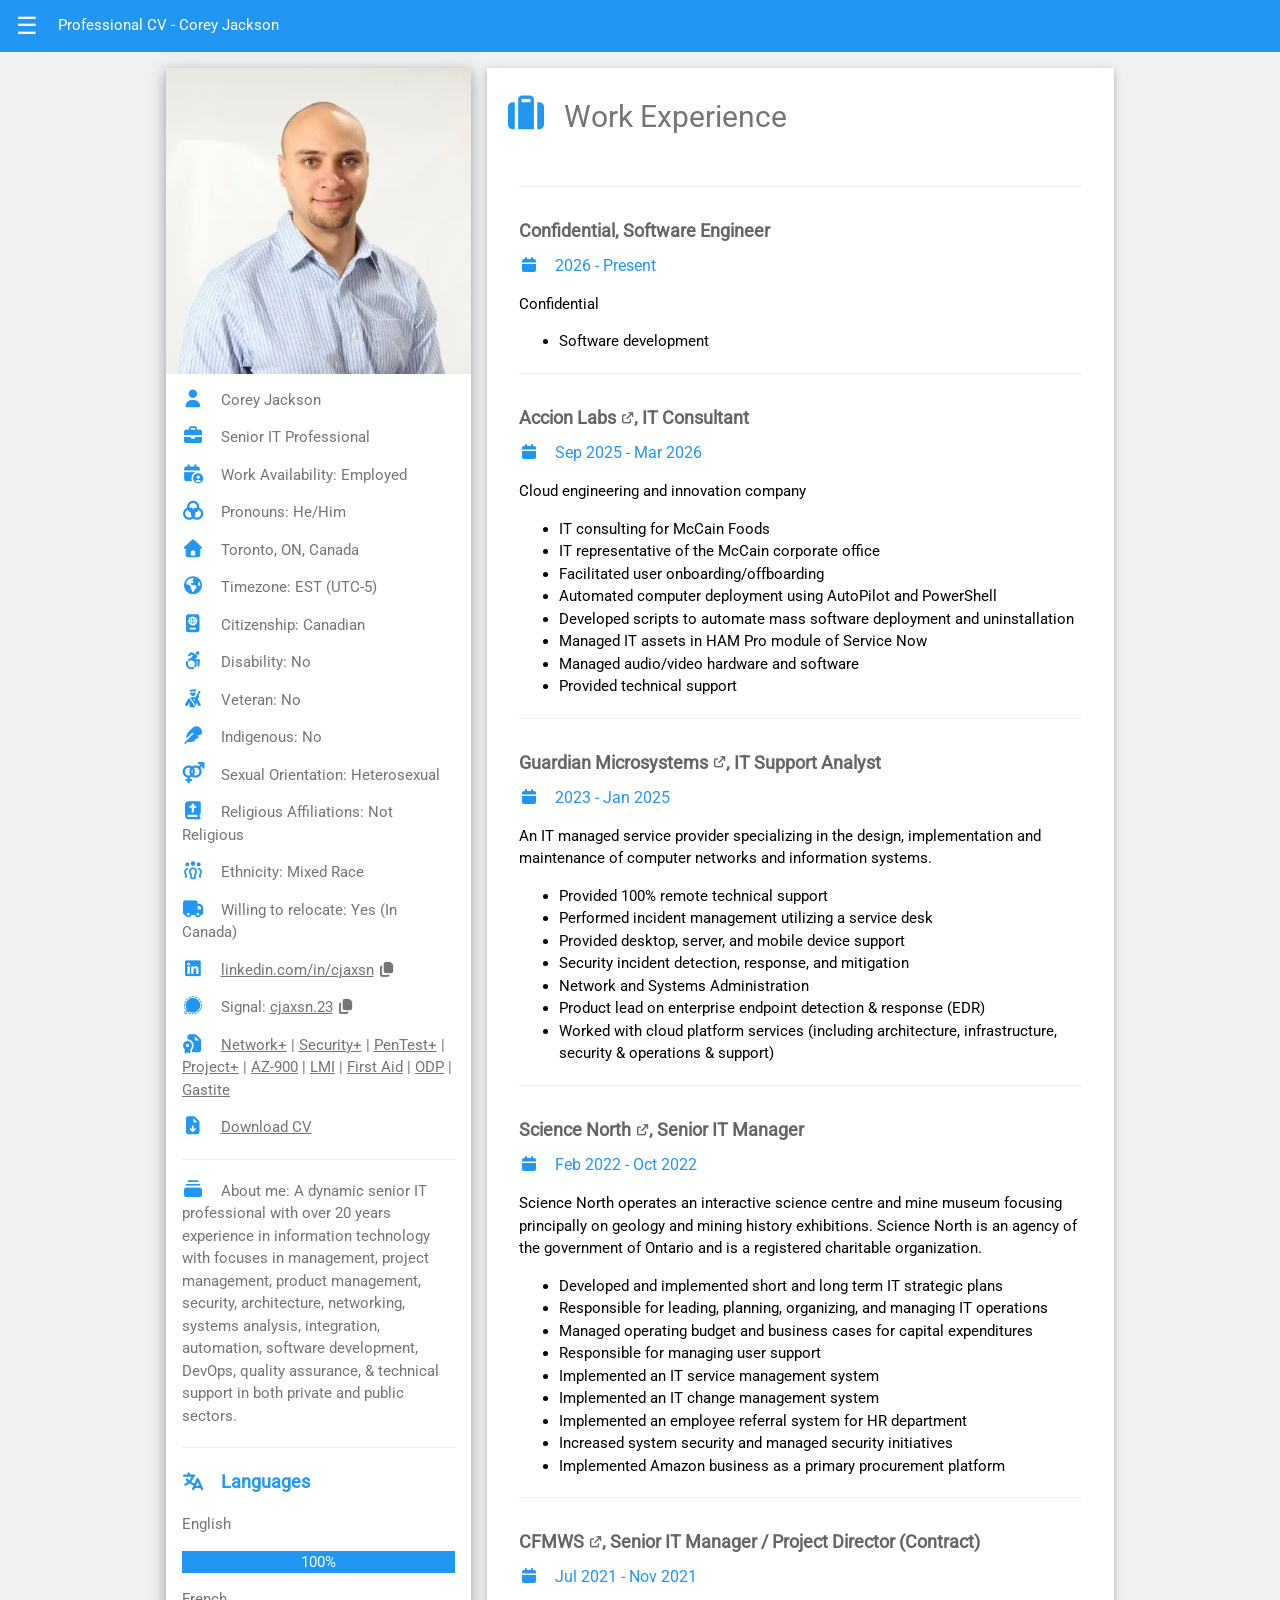
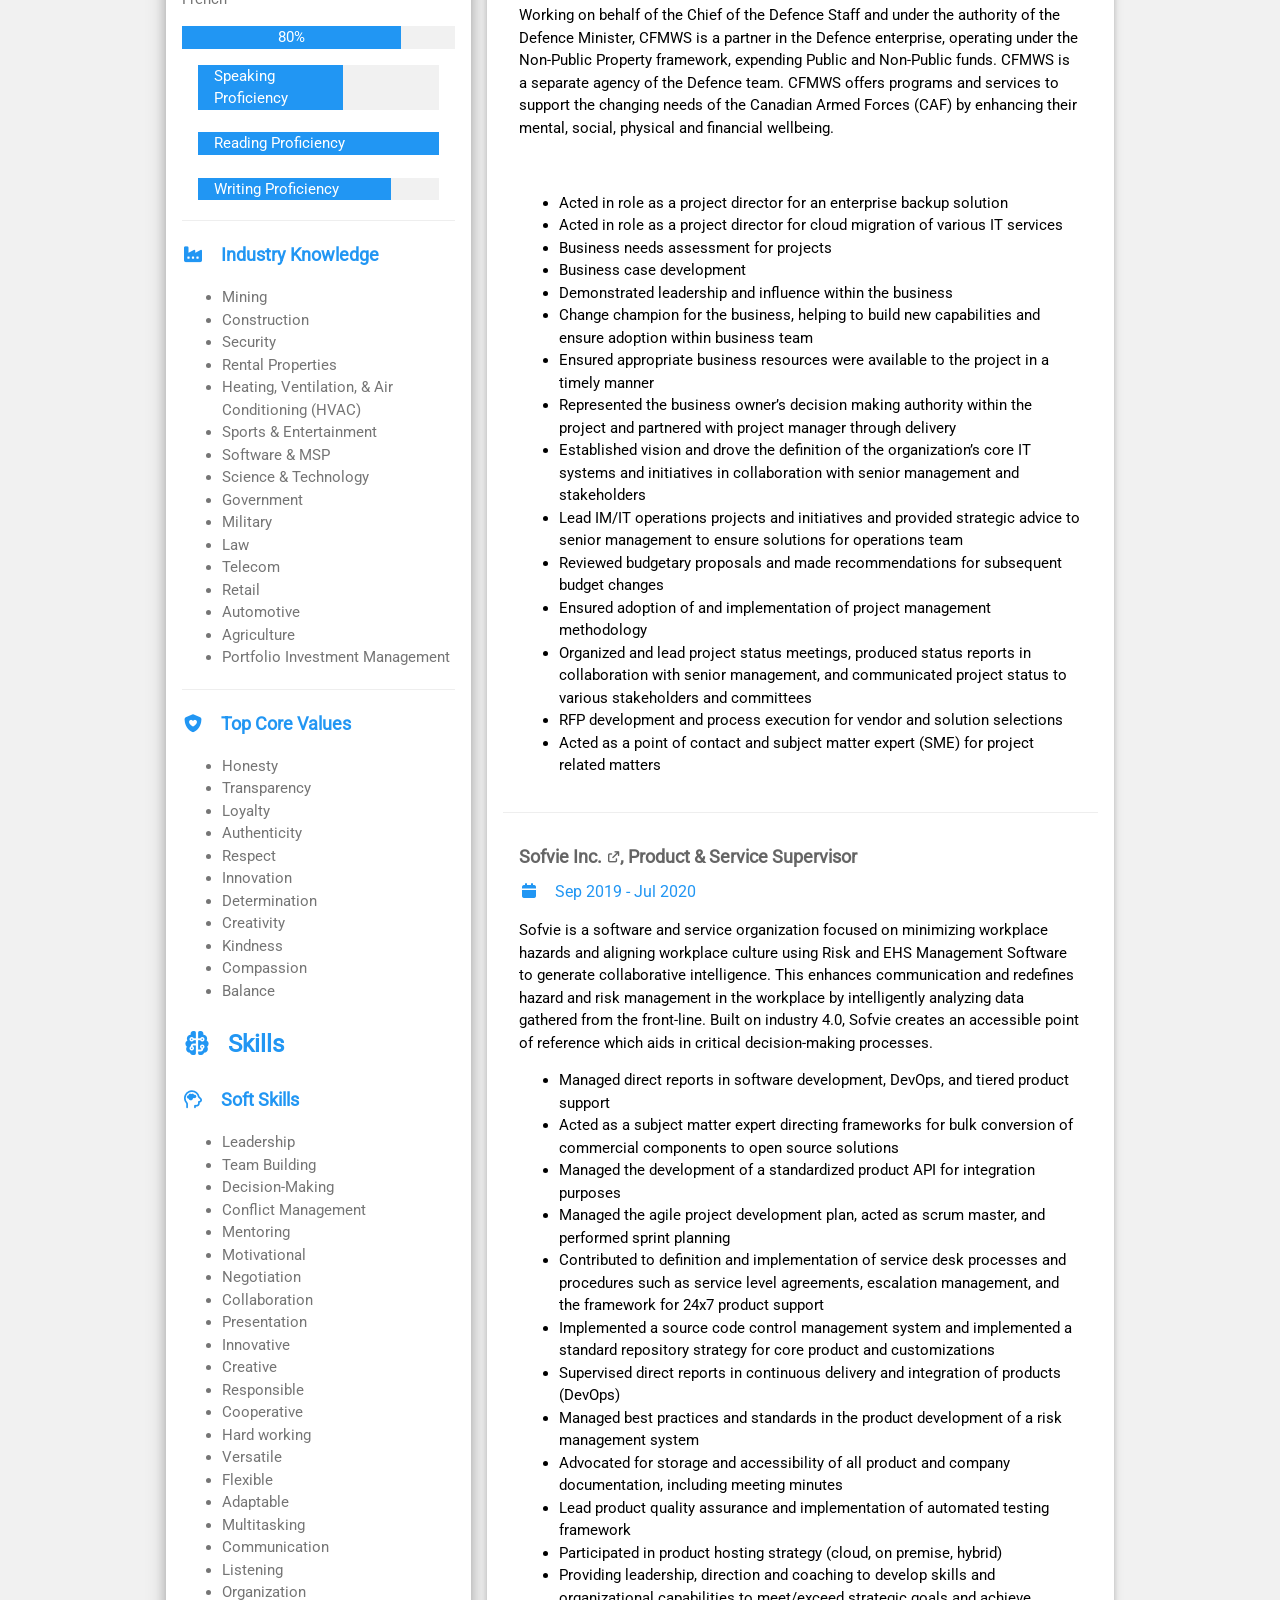
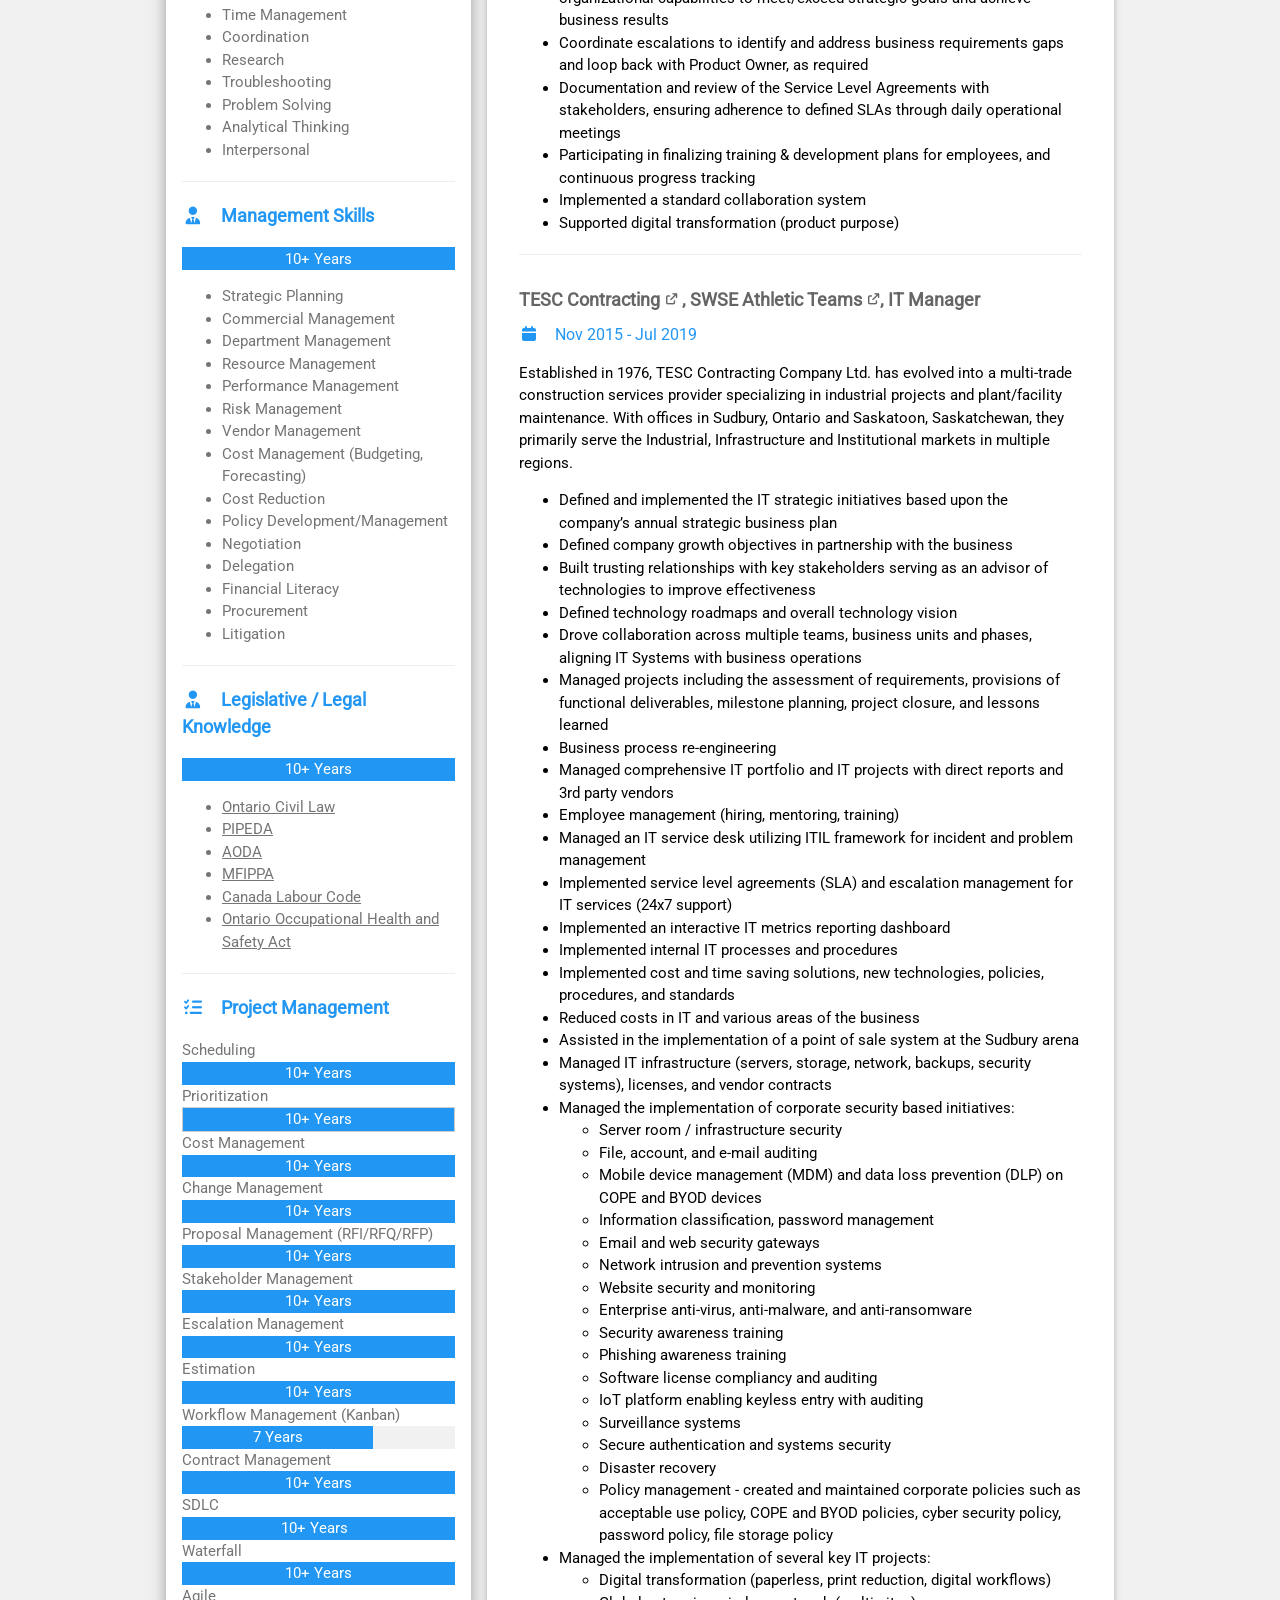
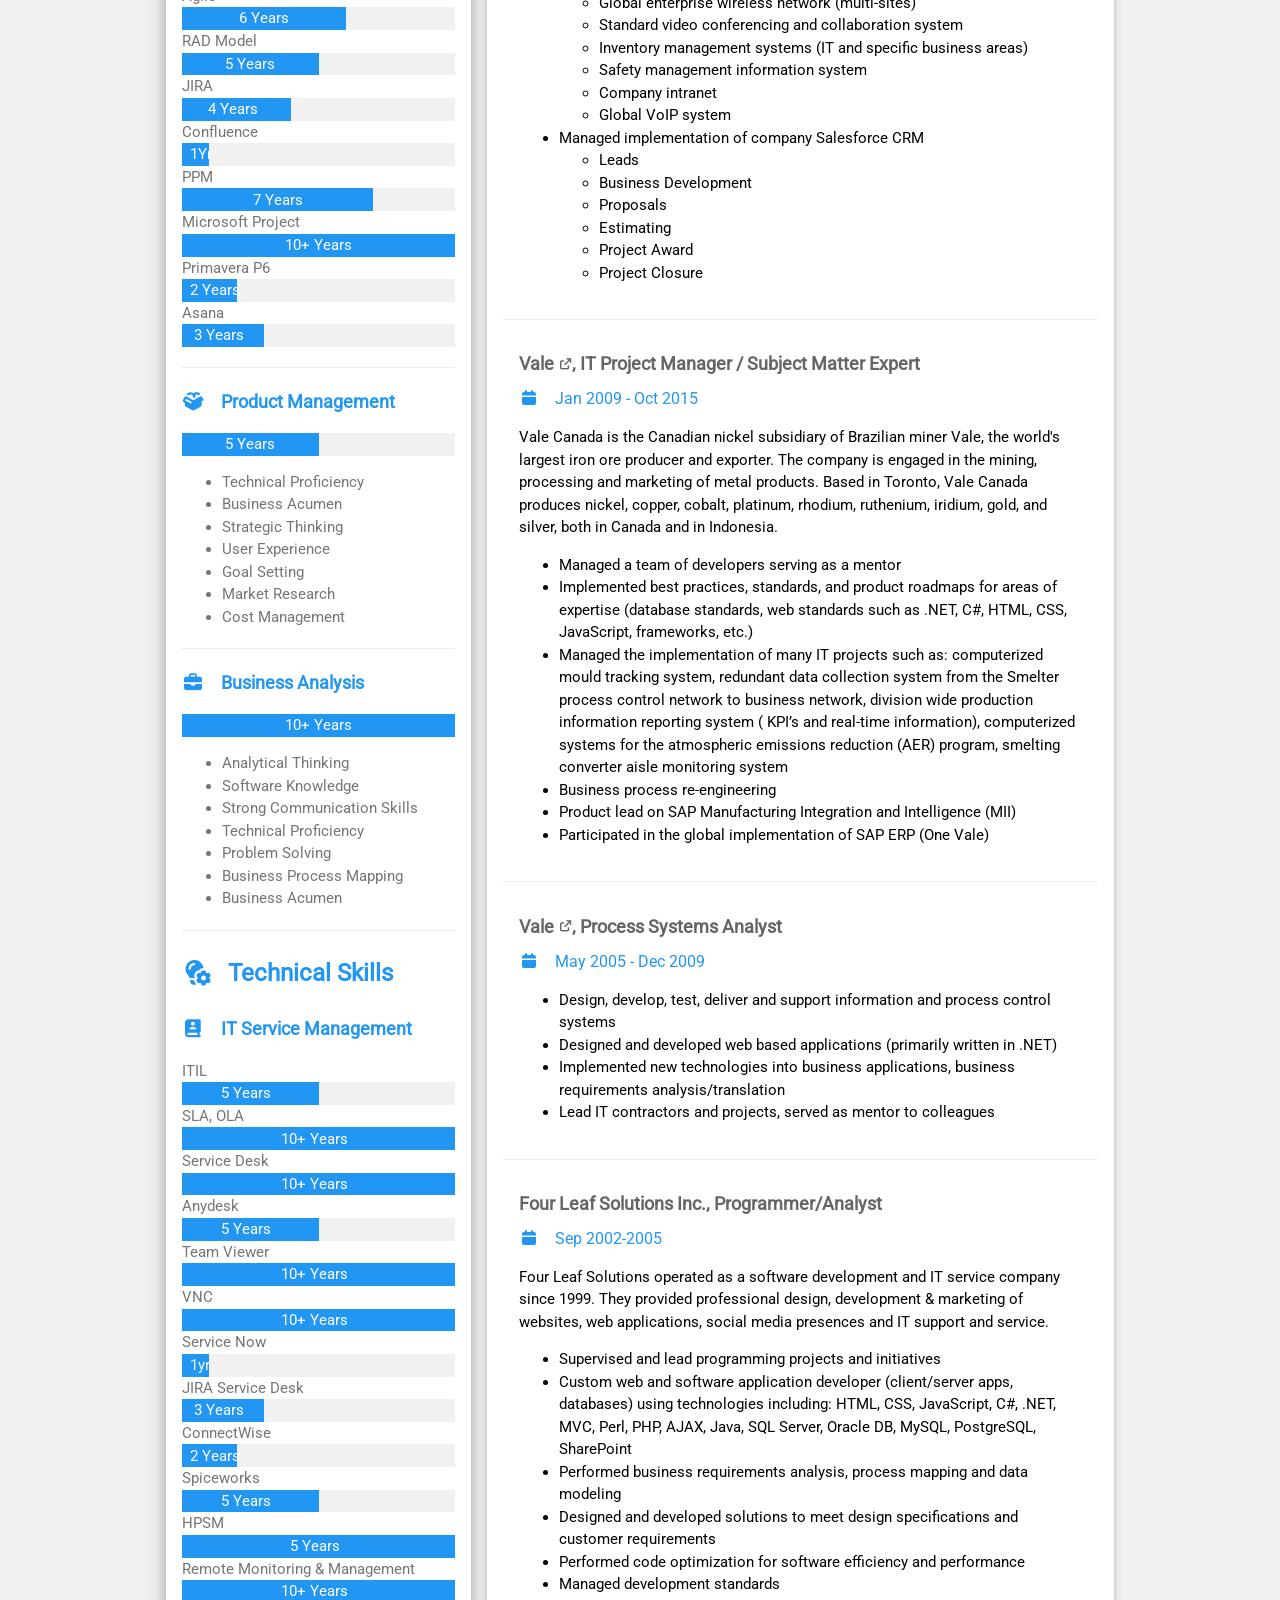
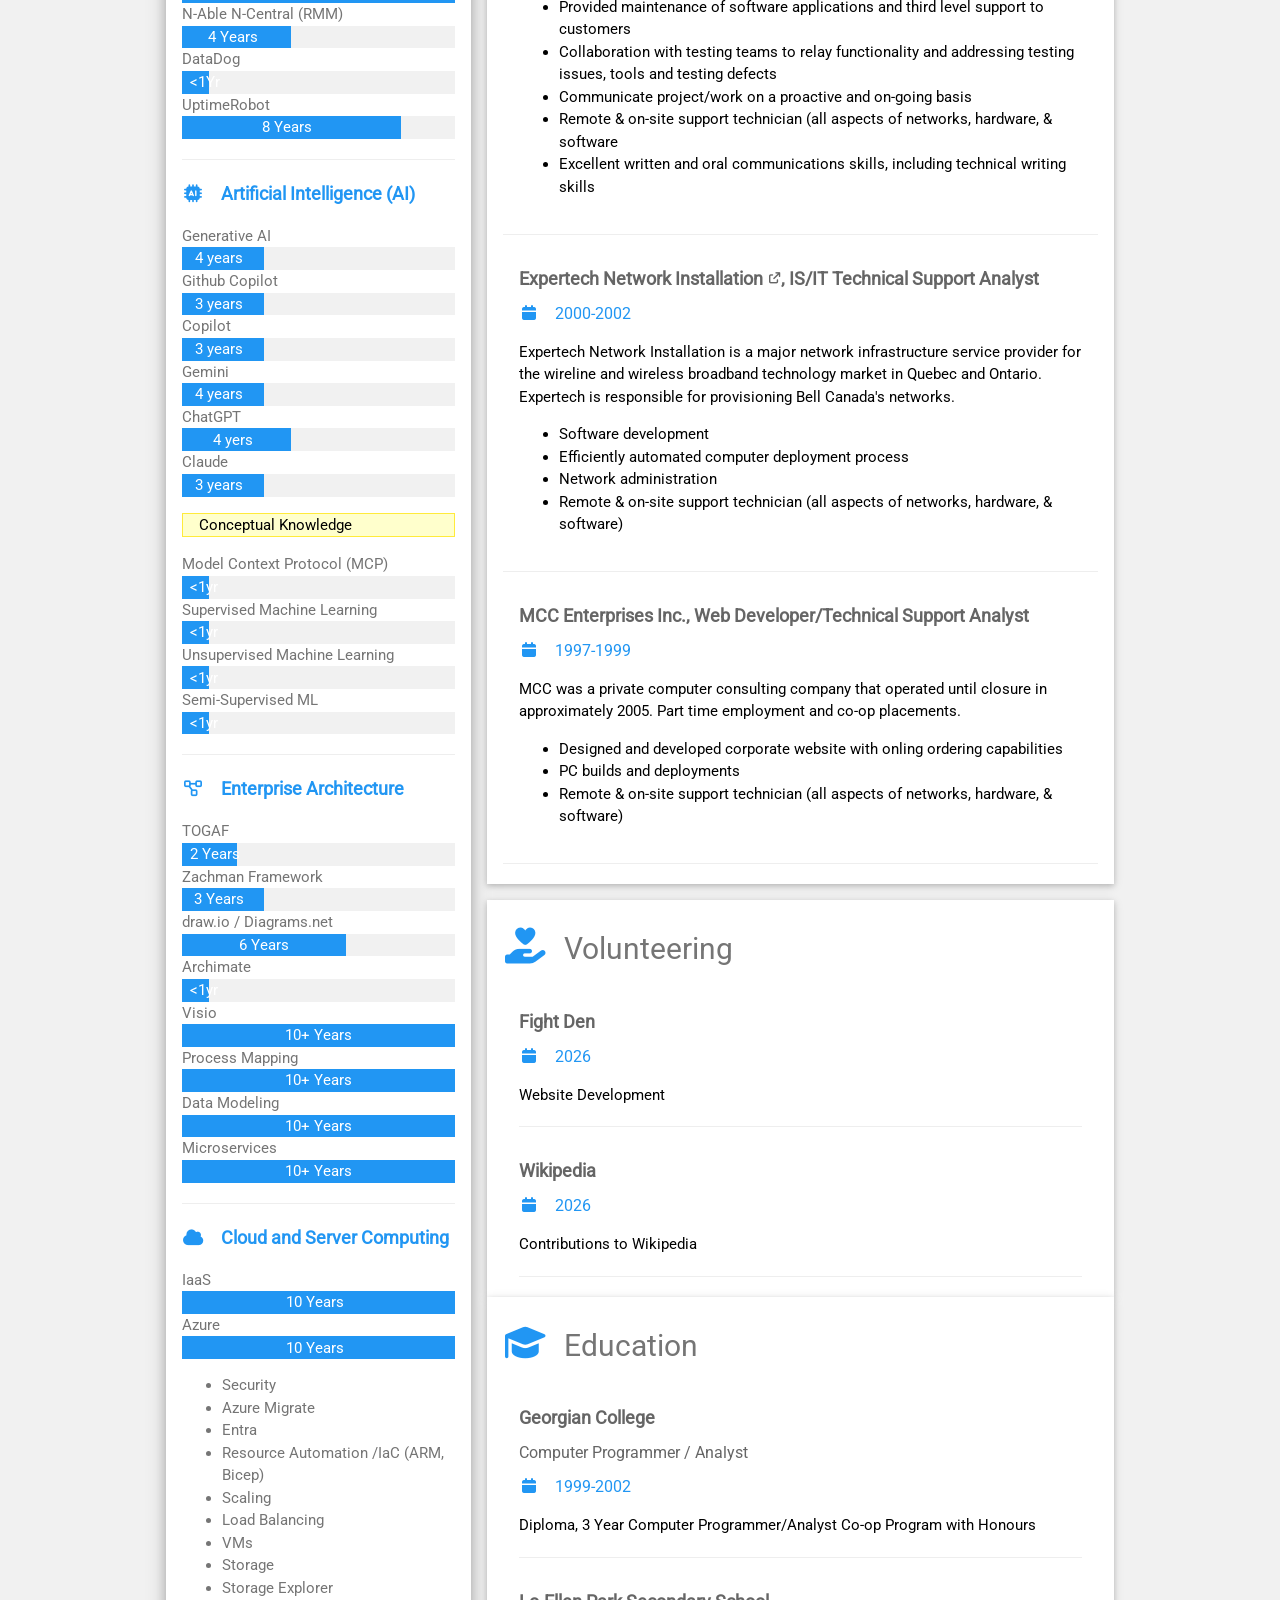
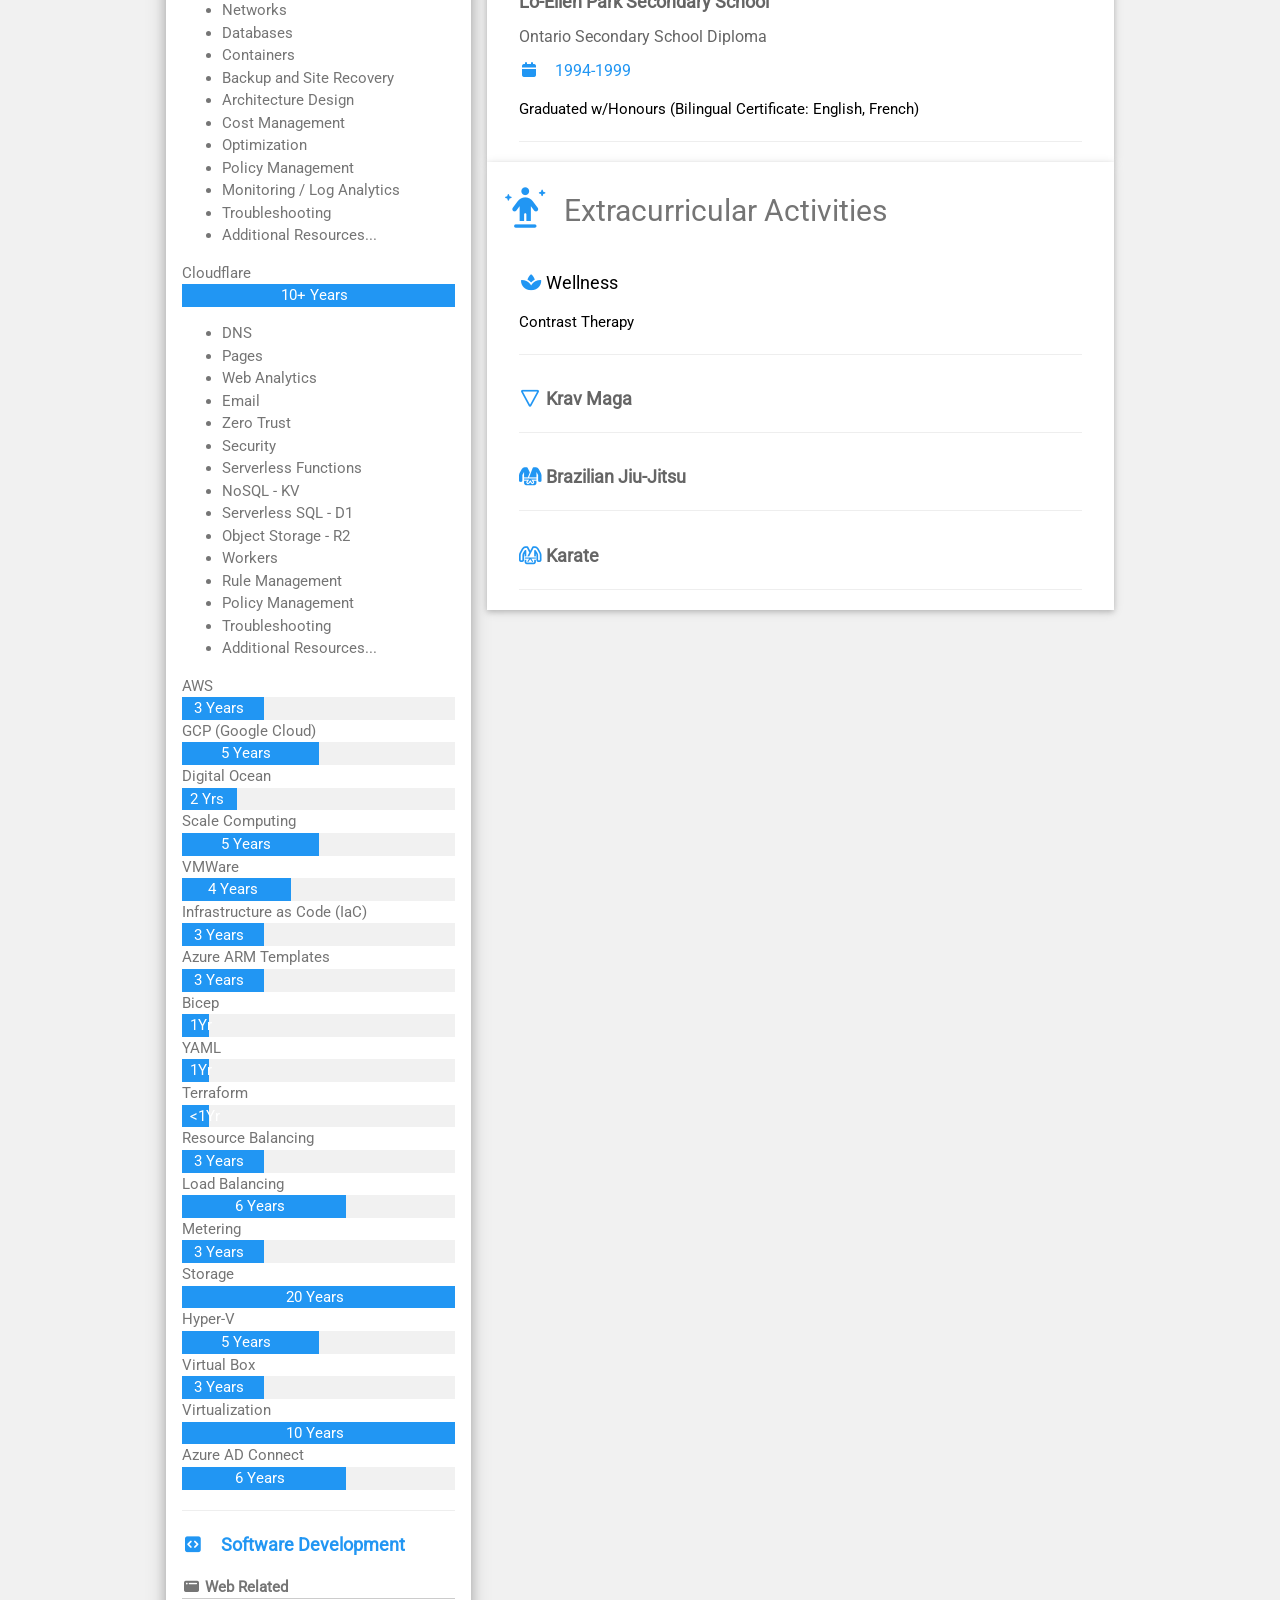
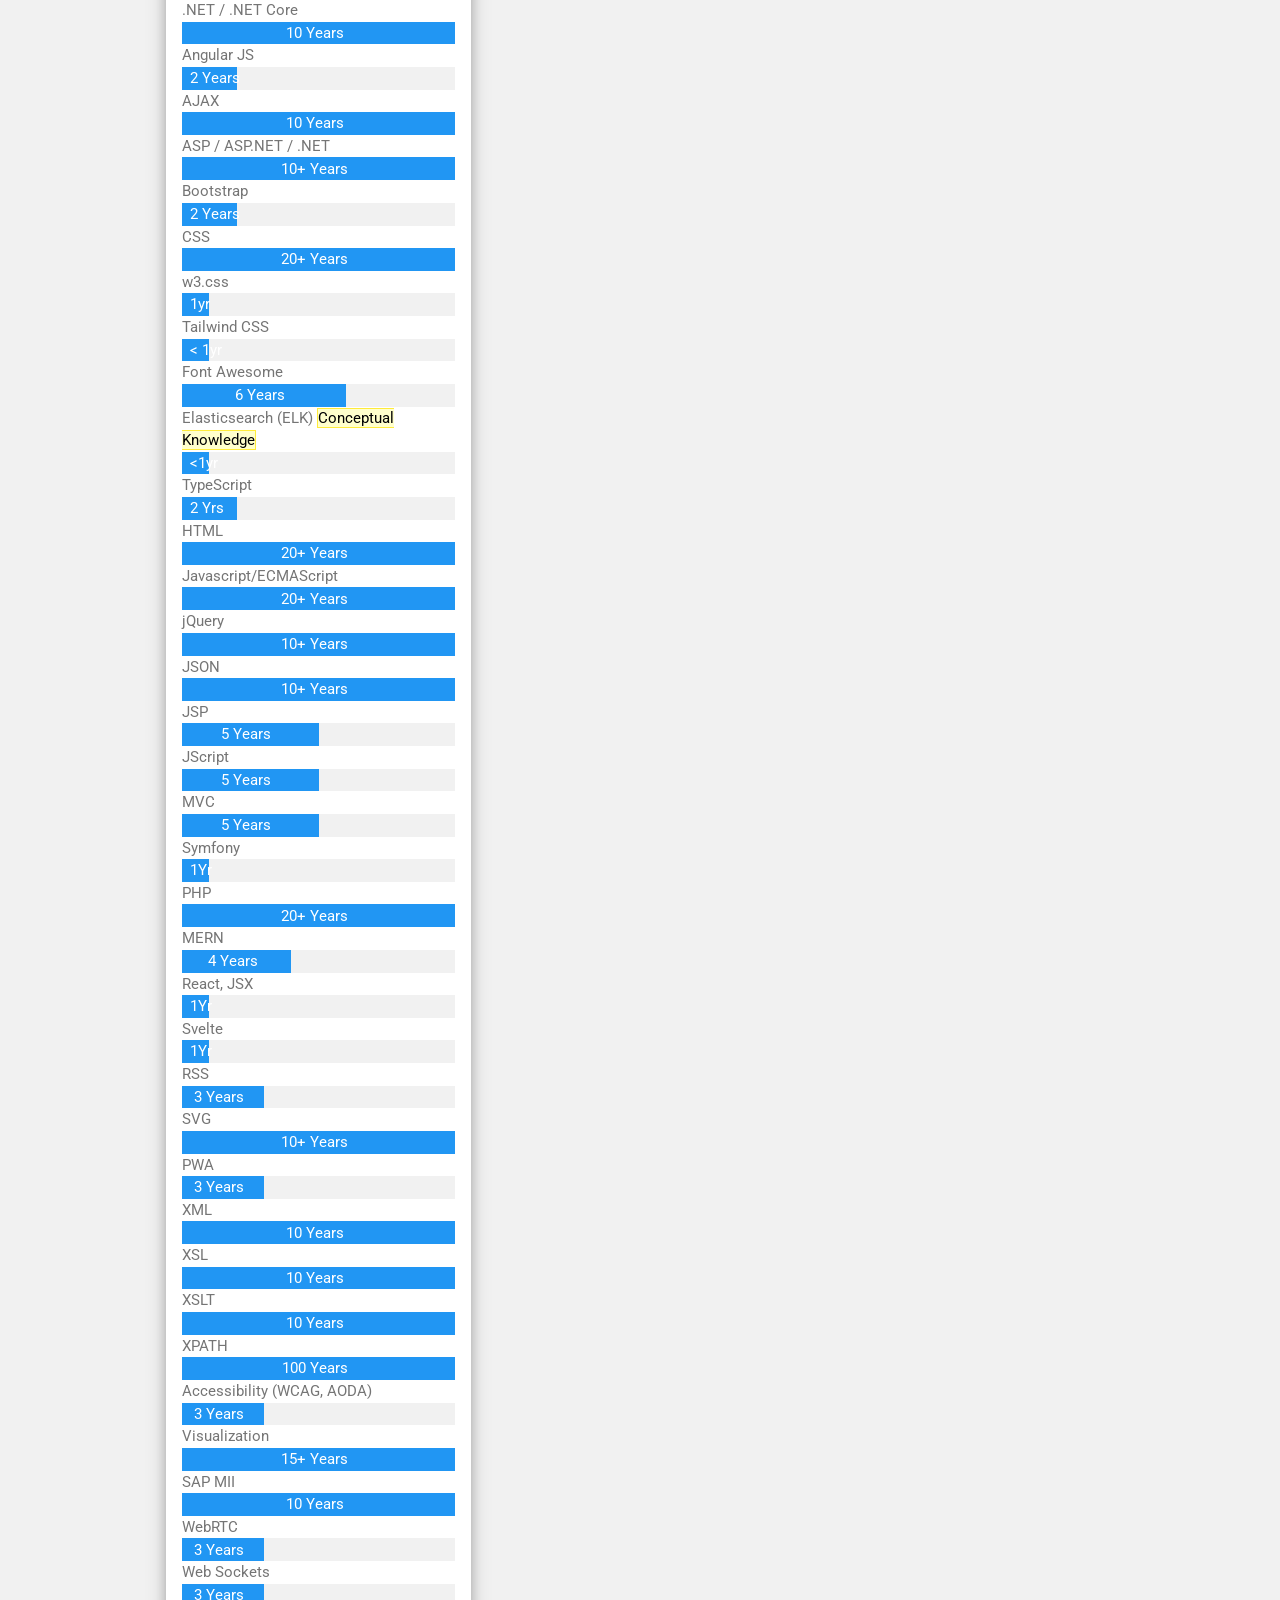
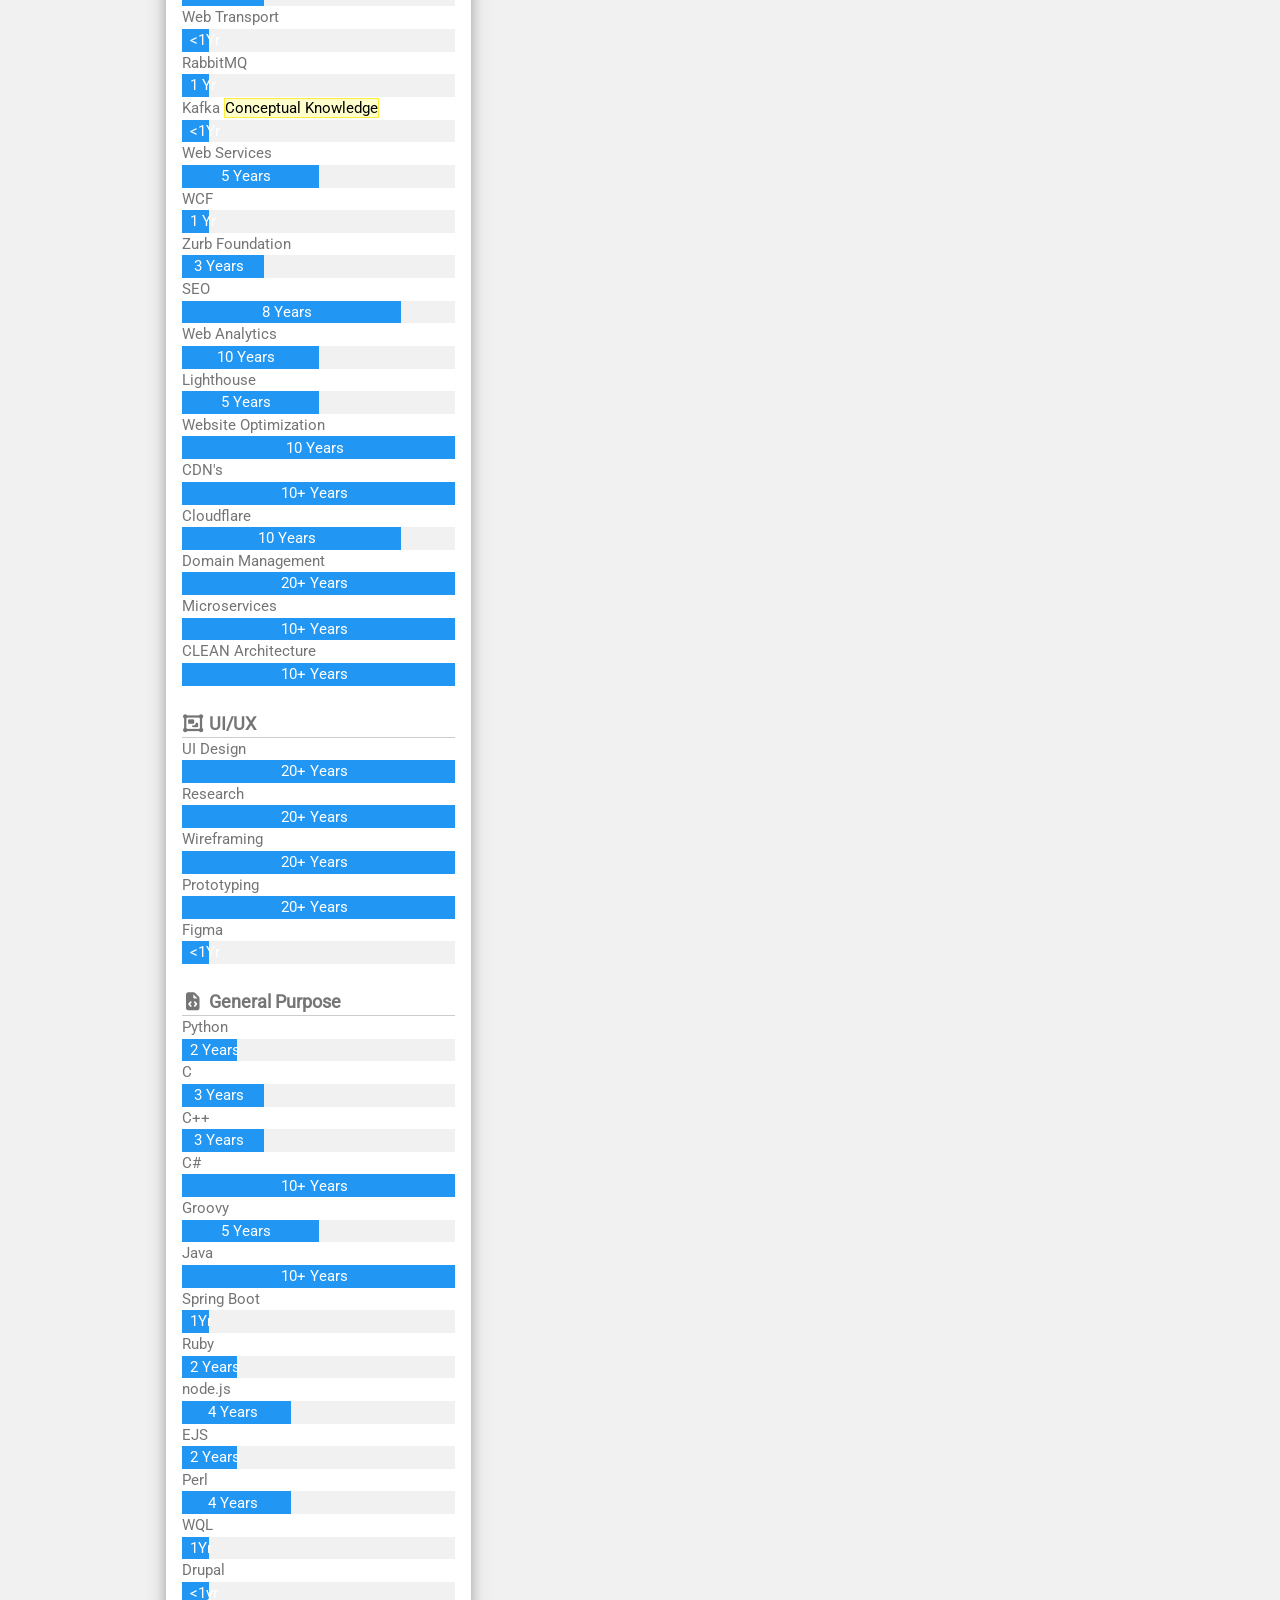
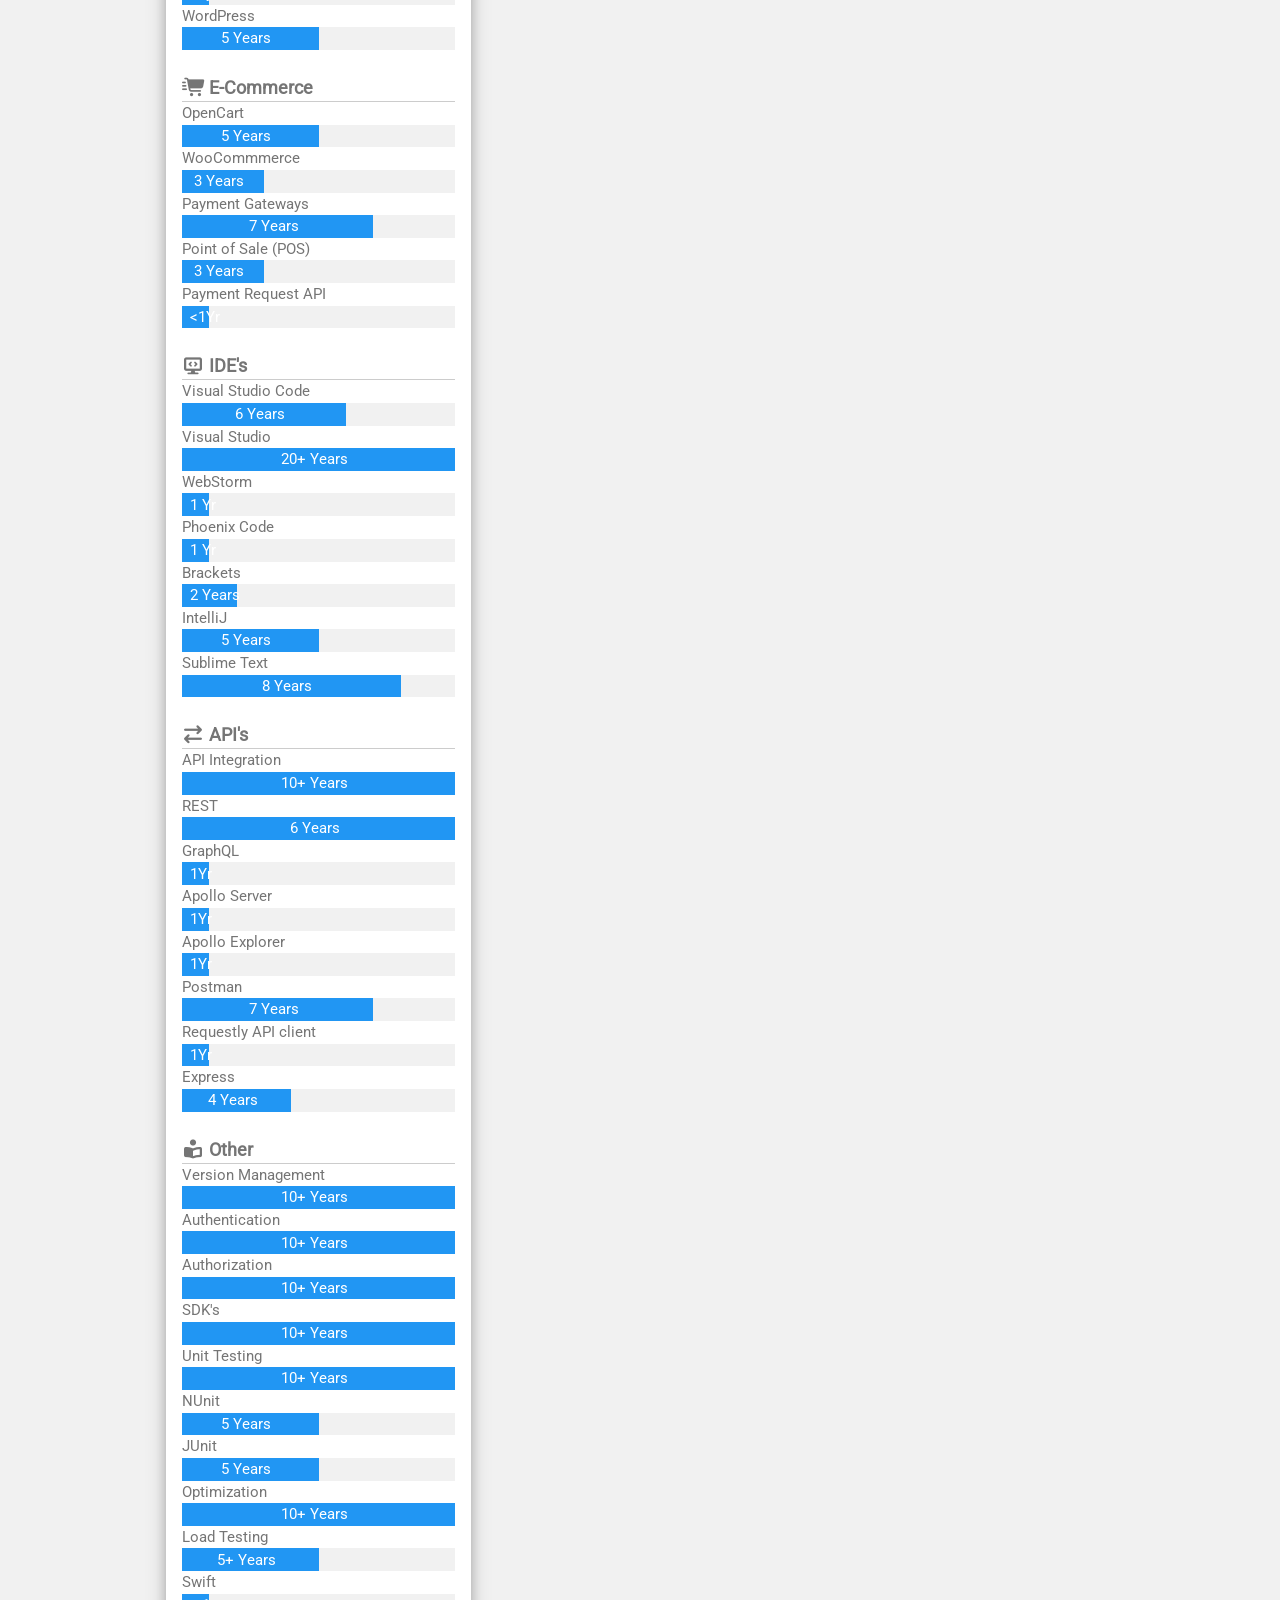
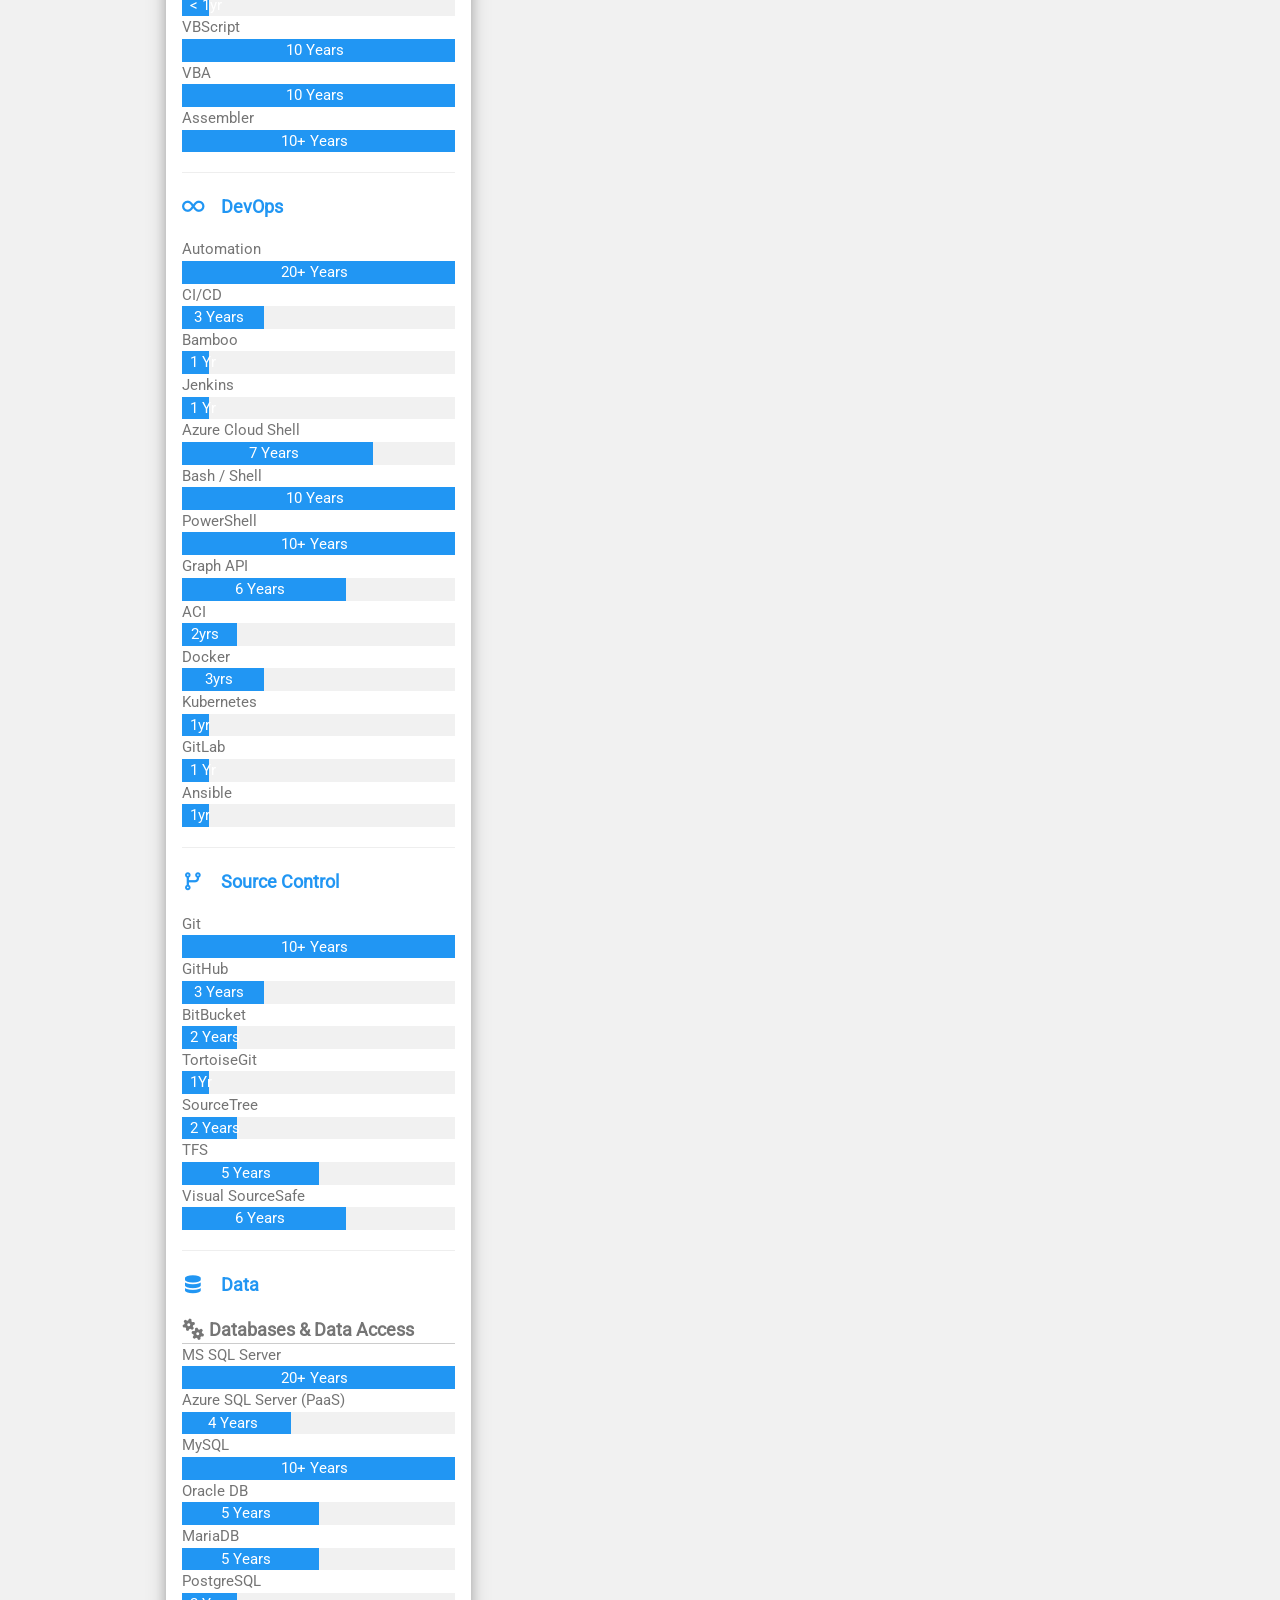
==== commit 386929bb: "Job update" ====
--- a/index.html
+++ b/index.html
@@ -2289,7 +2289,7 @@
                 </div>
                 <div class="w3-container">
                     <h5 class="w3-opacity w3-bold">Confidential, Software Engineer</h5>
-                    <h6 class="w3-text-theme"><i class="fa-solid fa-calendar fa-fw w3-margin-right"></i>Aug 2026 - Present</h6>
+                    <h6 class="w3-text-theme"><i class="fa-solid fa-calendar fa-fw w3-margin-right"></i>2026 - Present</h6>
                     <p>Confidential</p>
                     <ul>
                         <li>Software development</li>
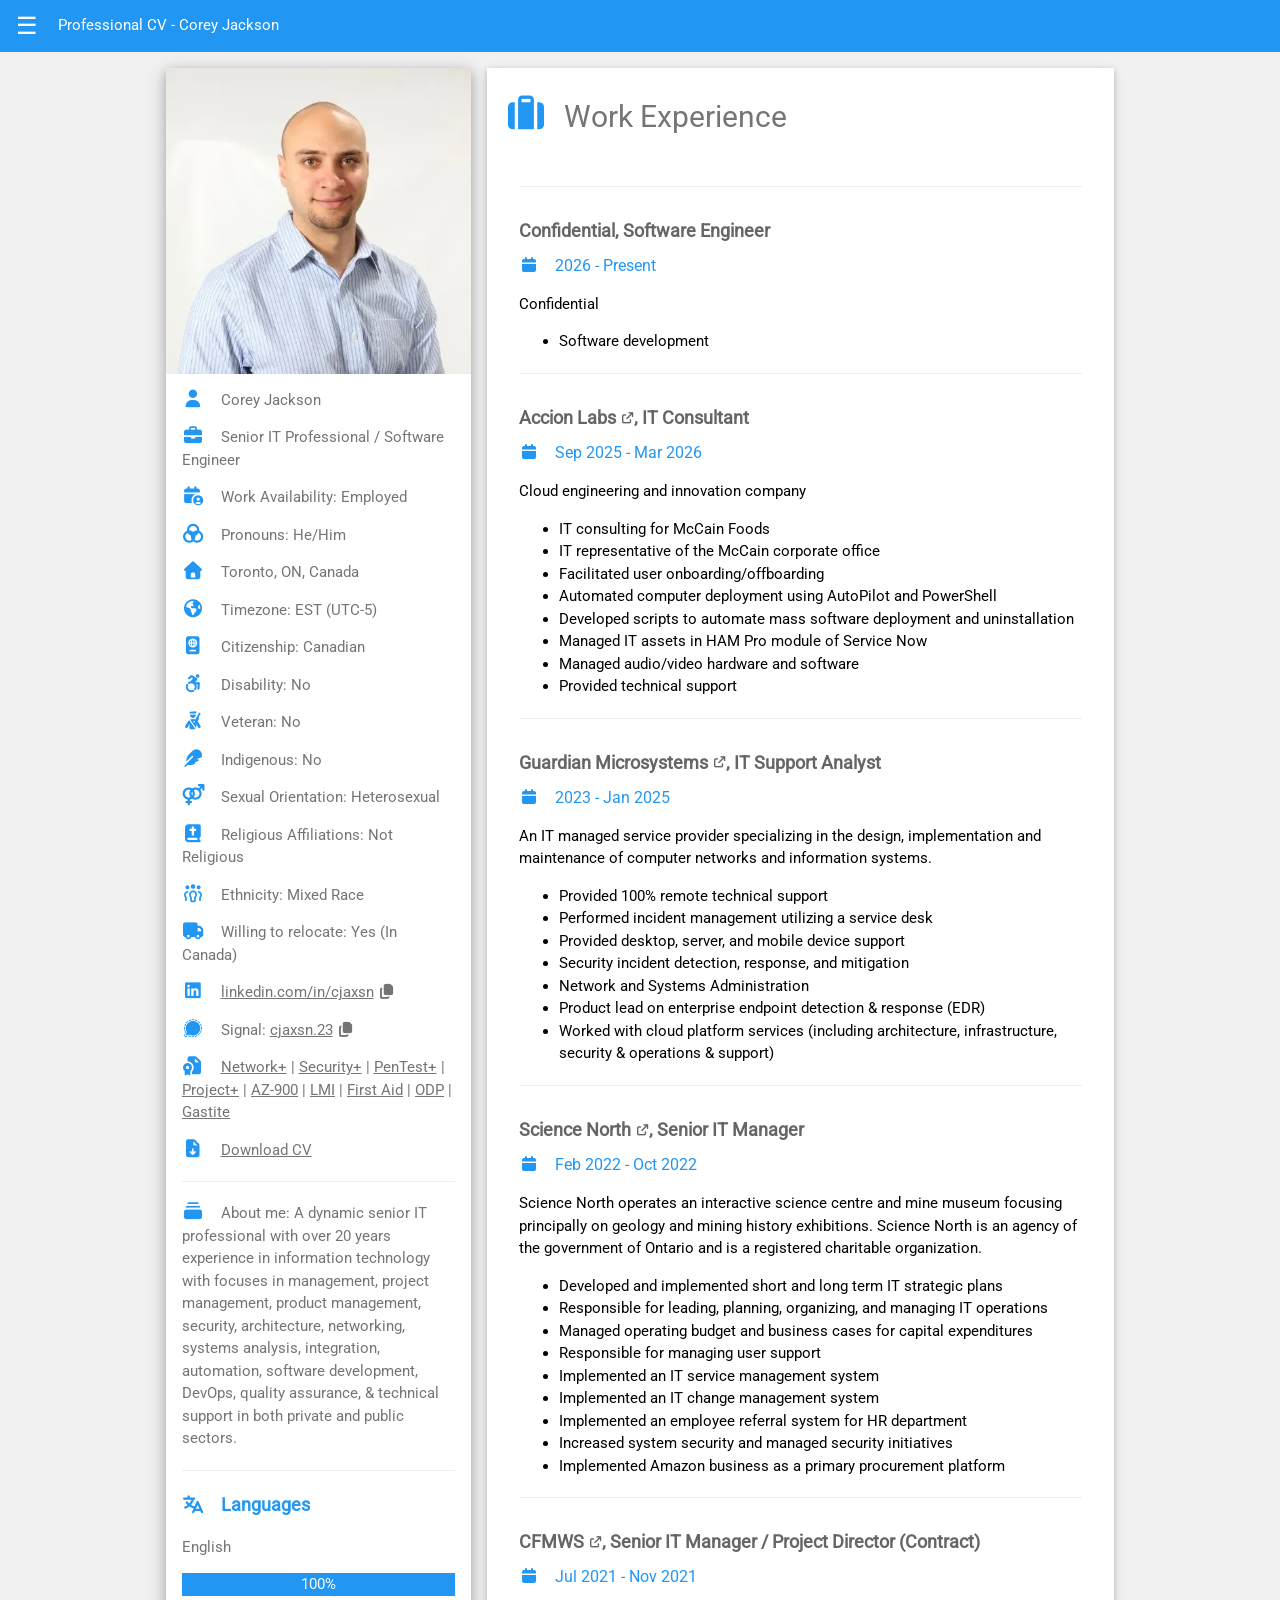
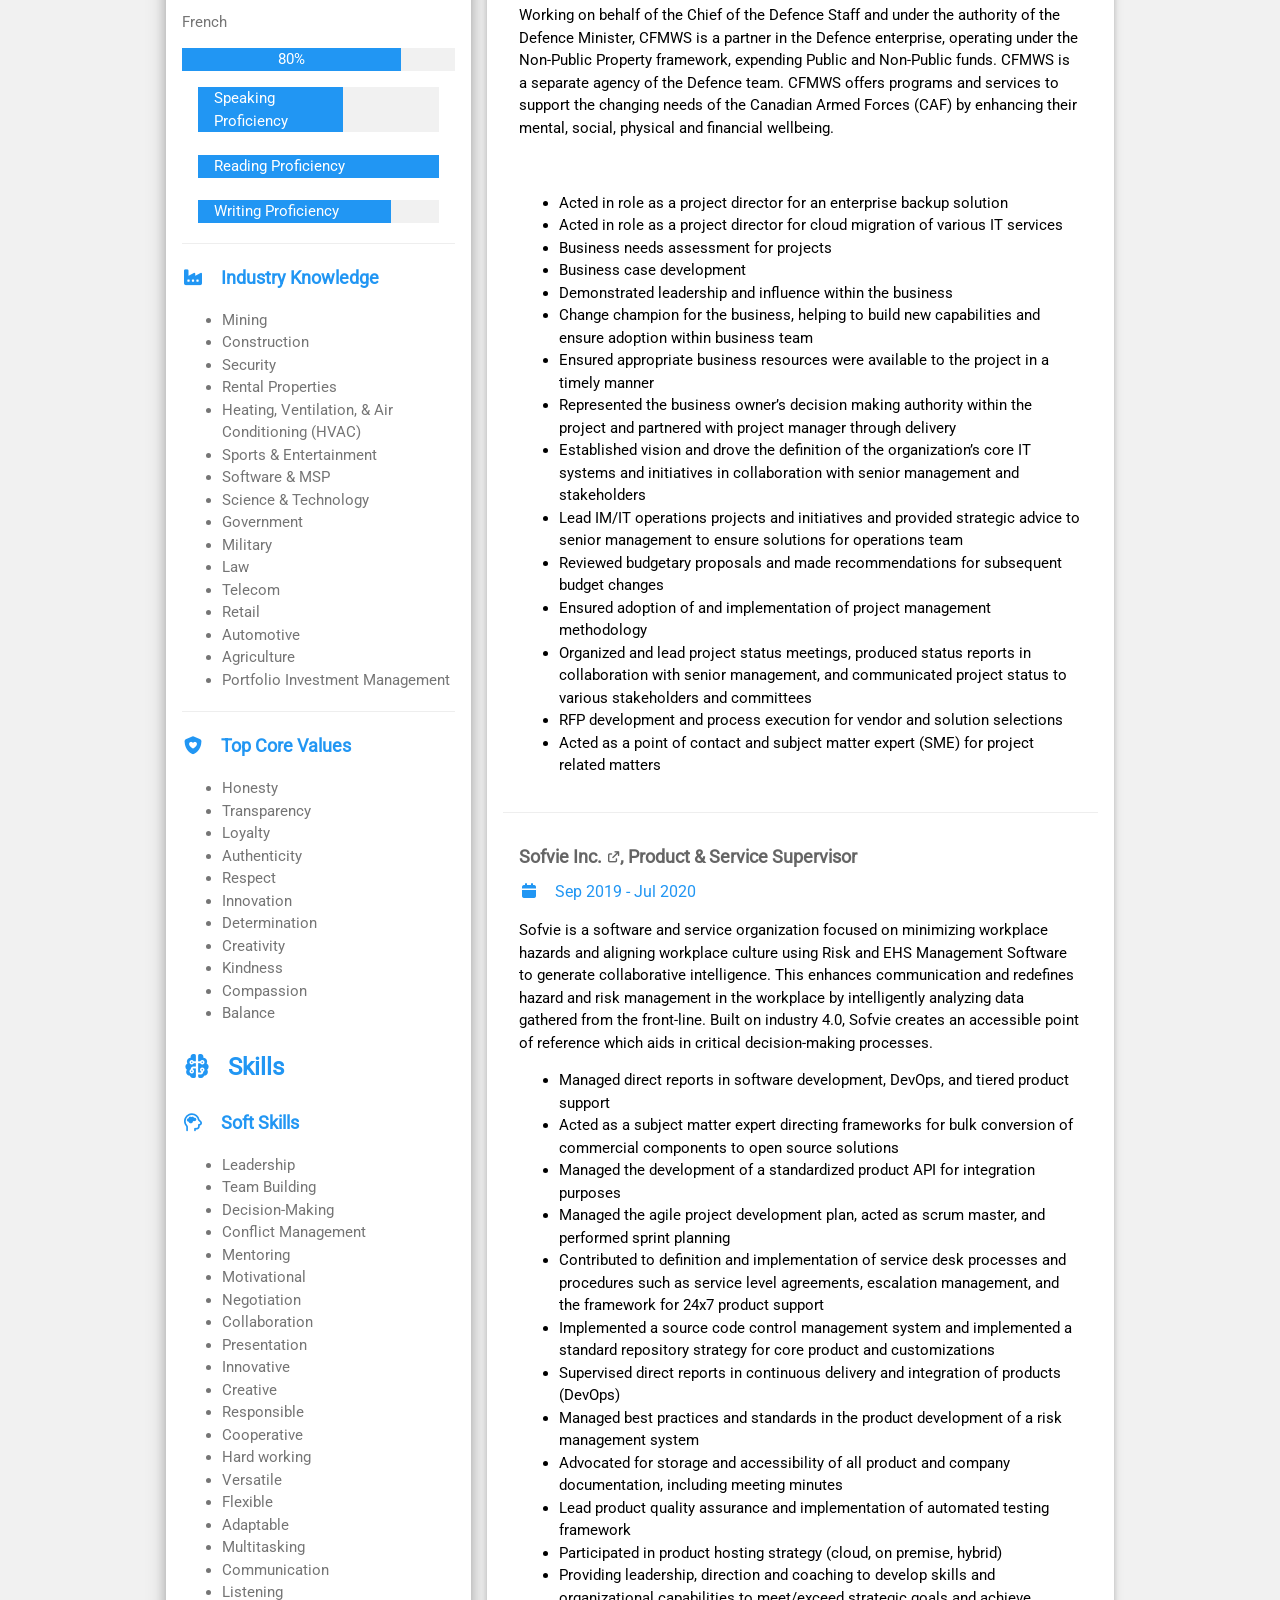
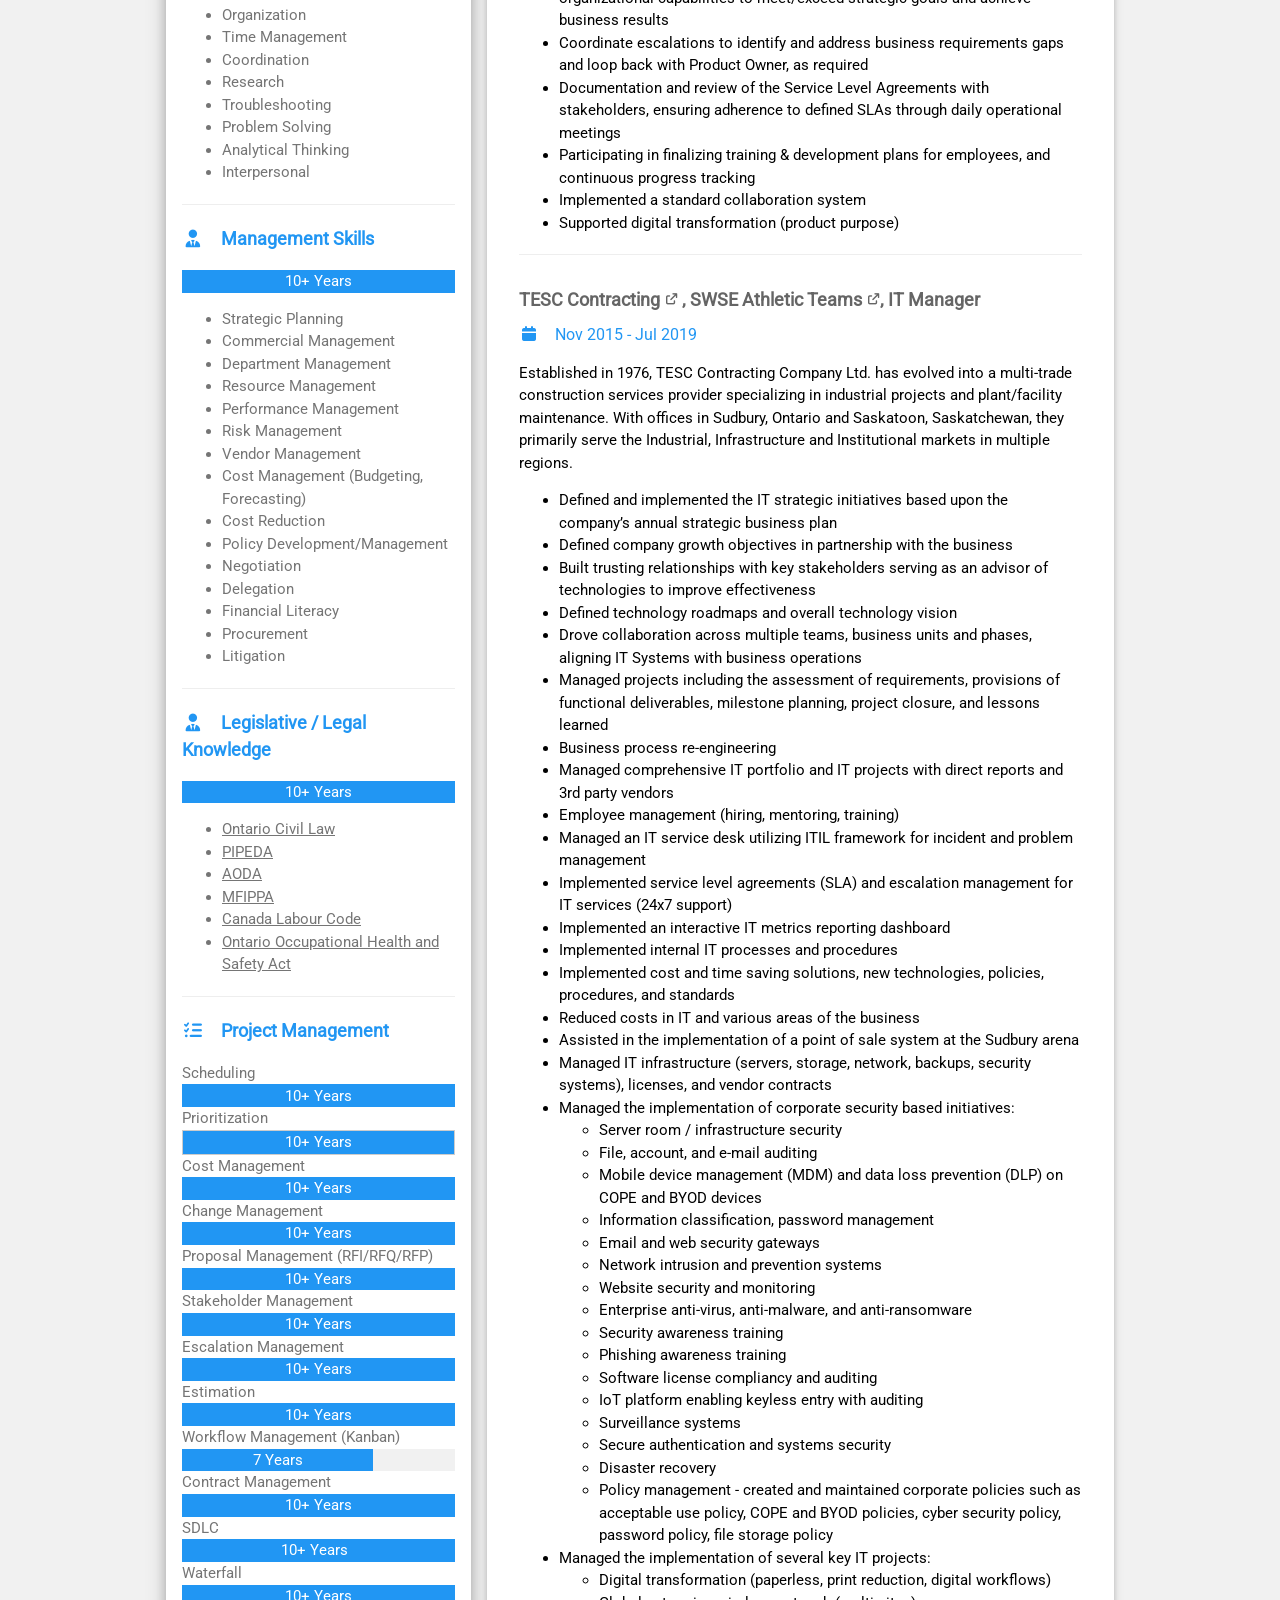
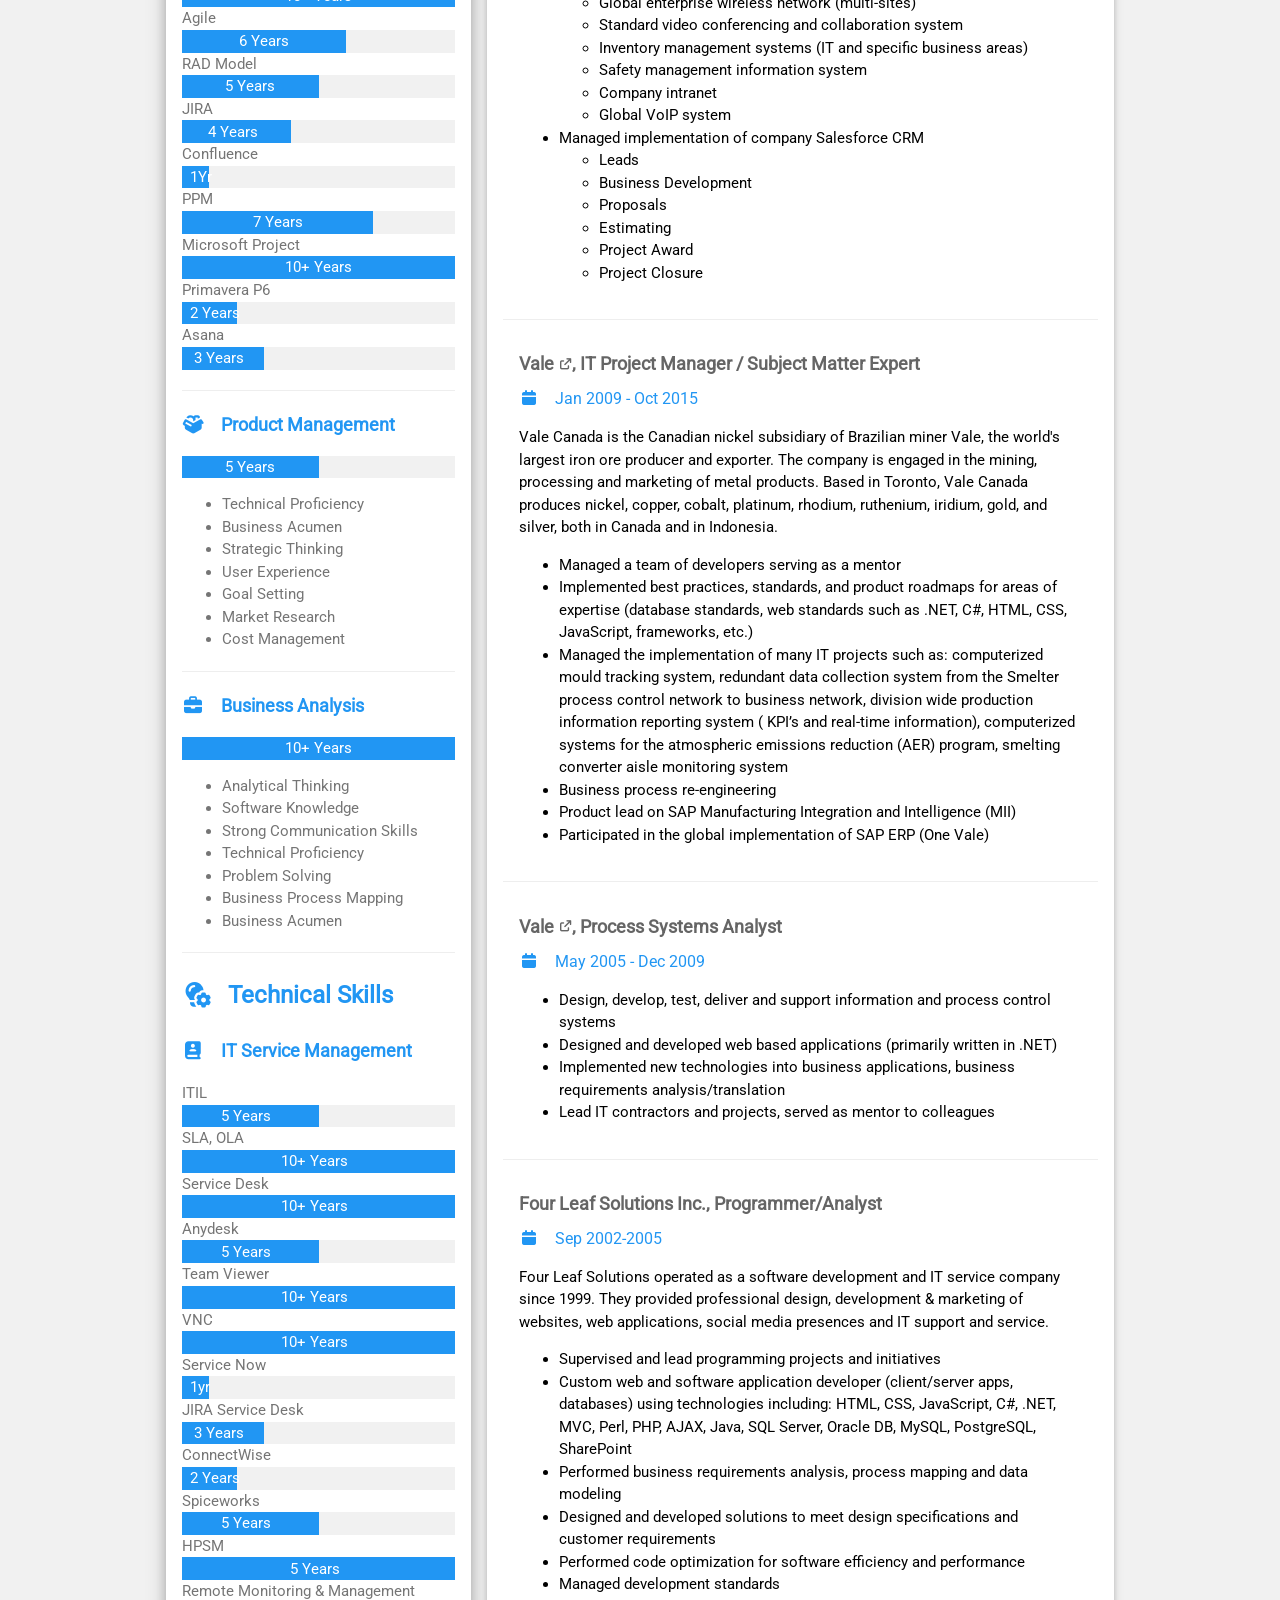
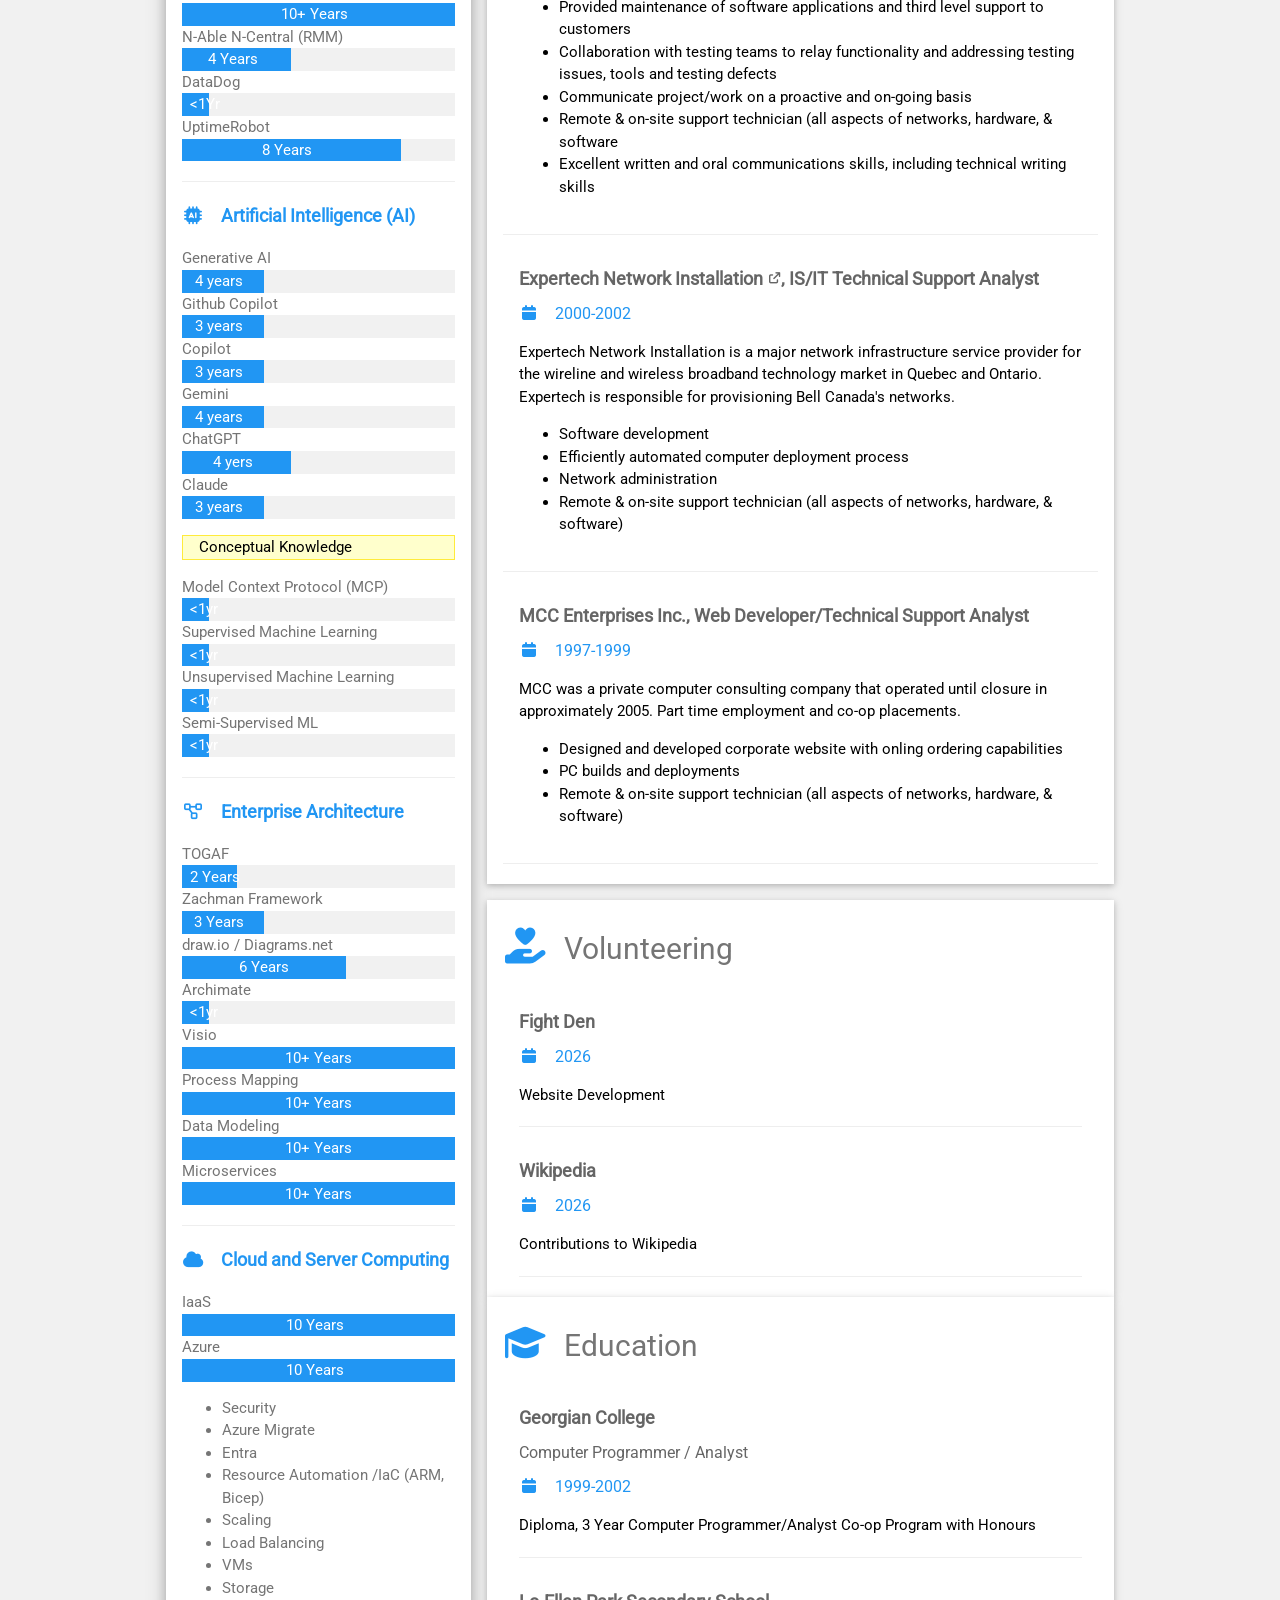
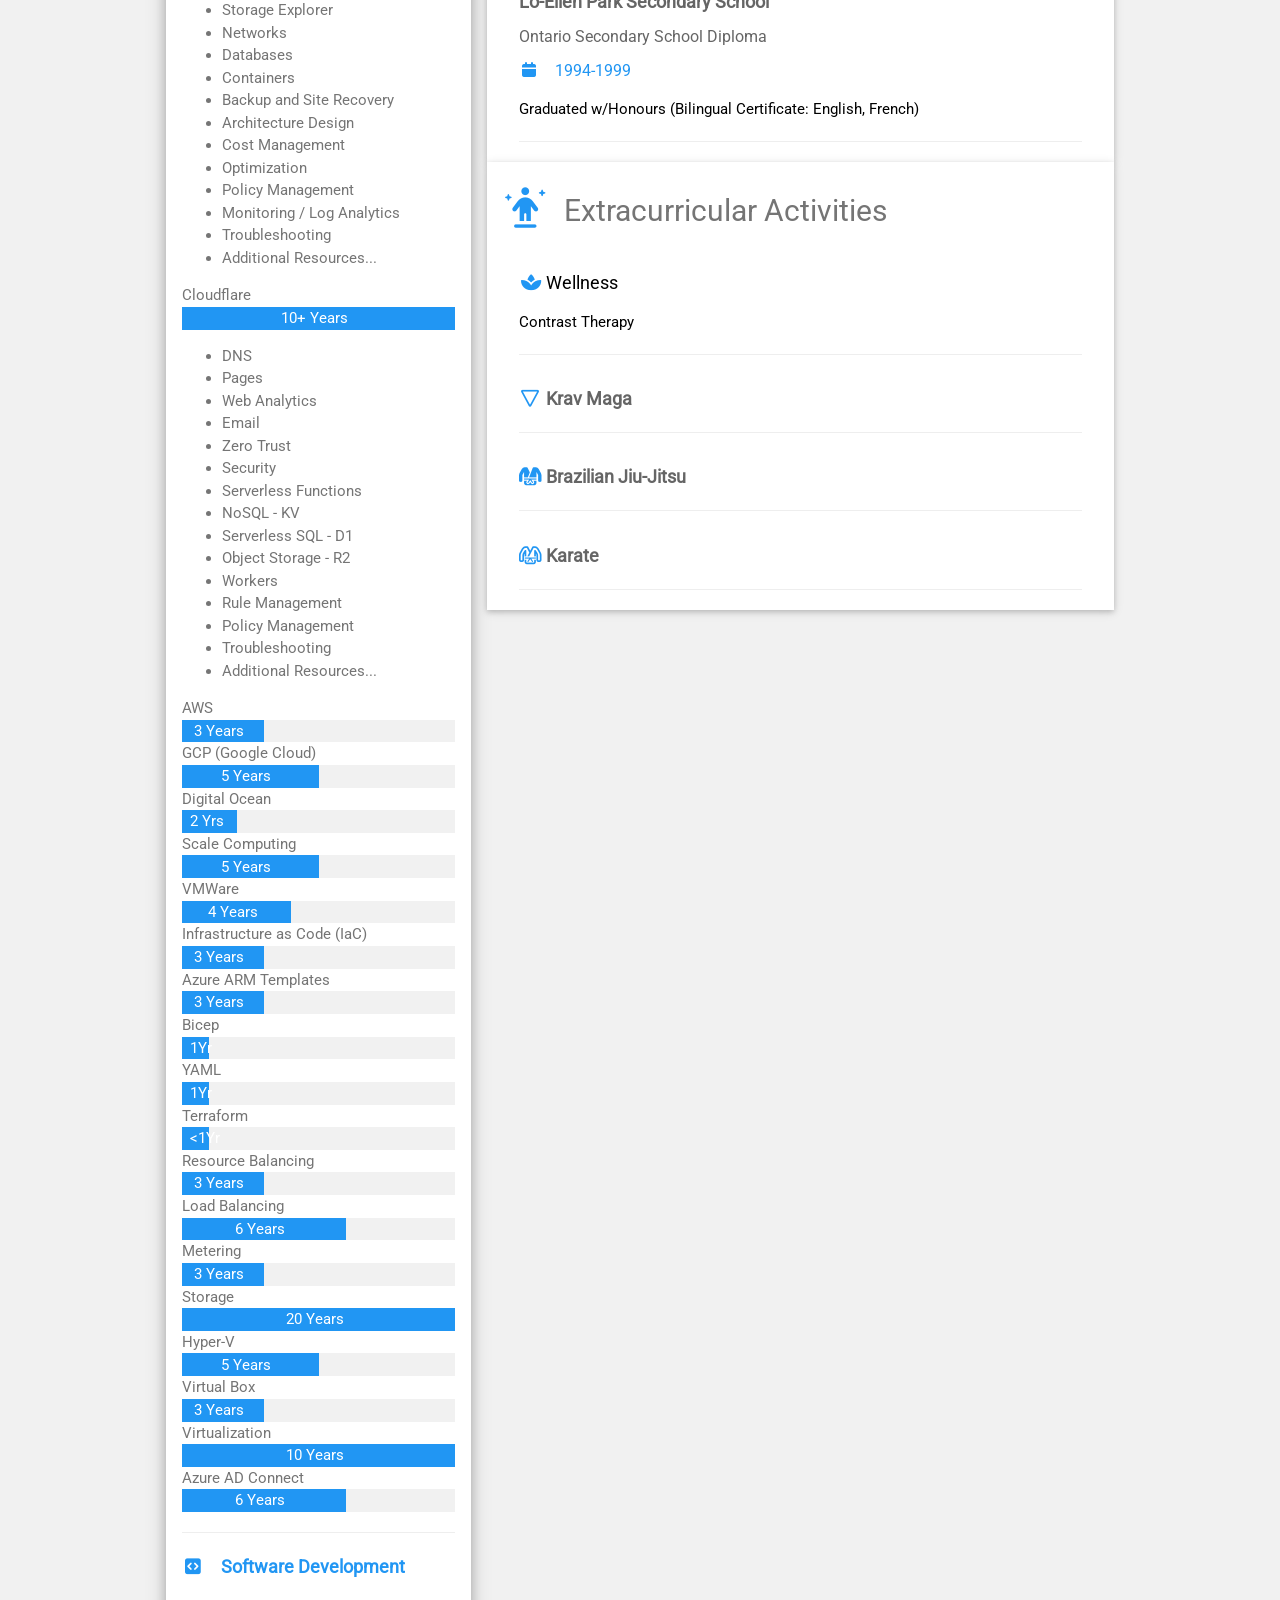
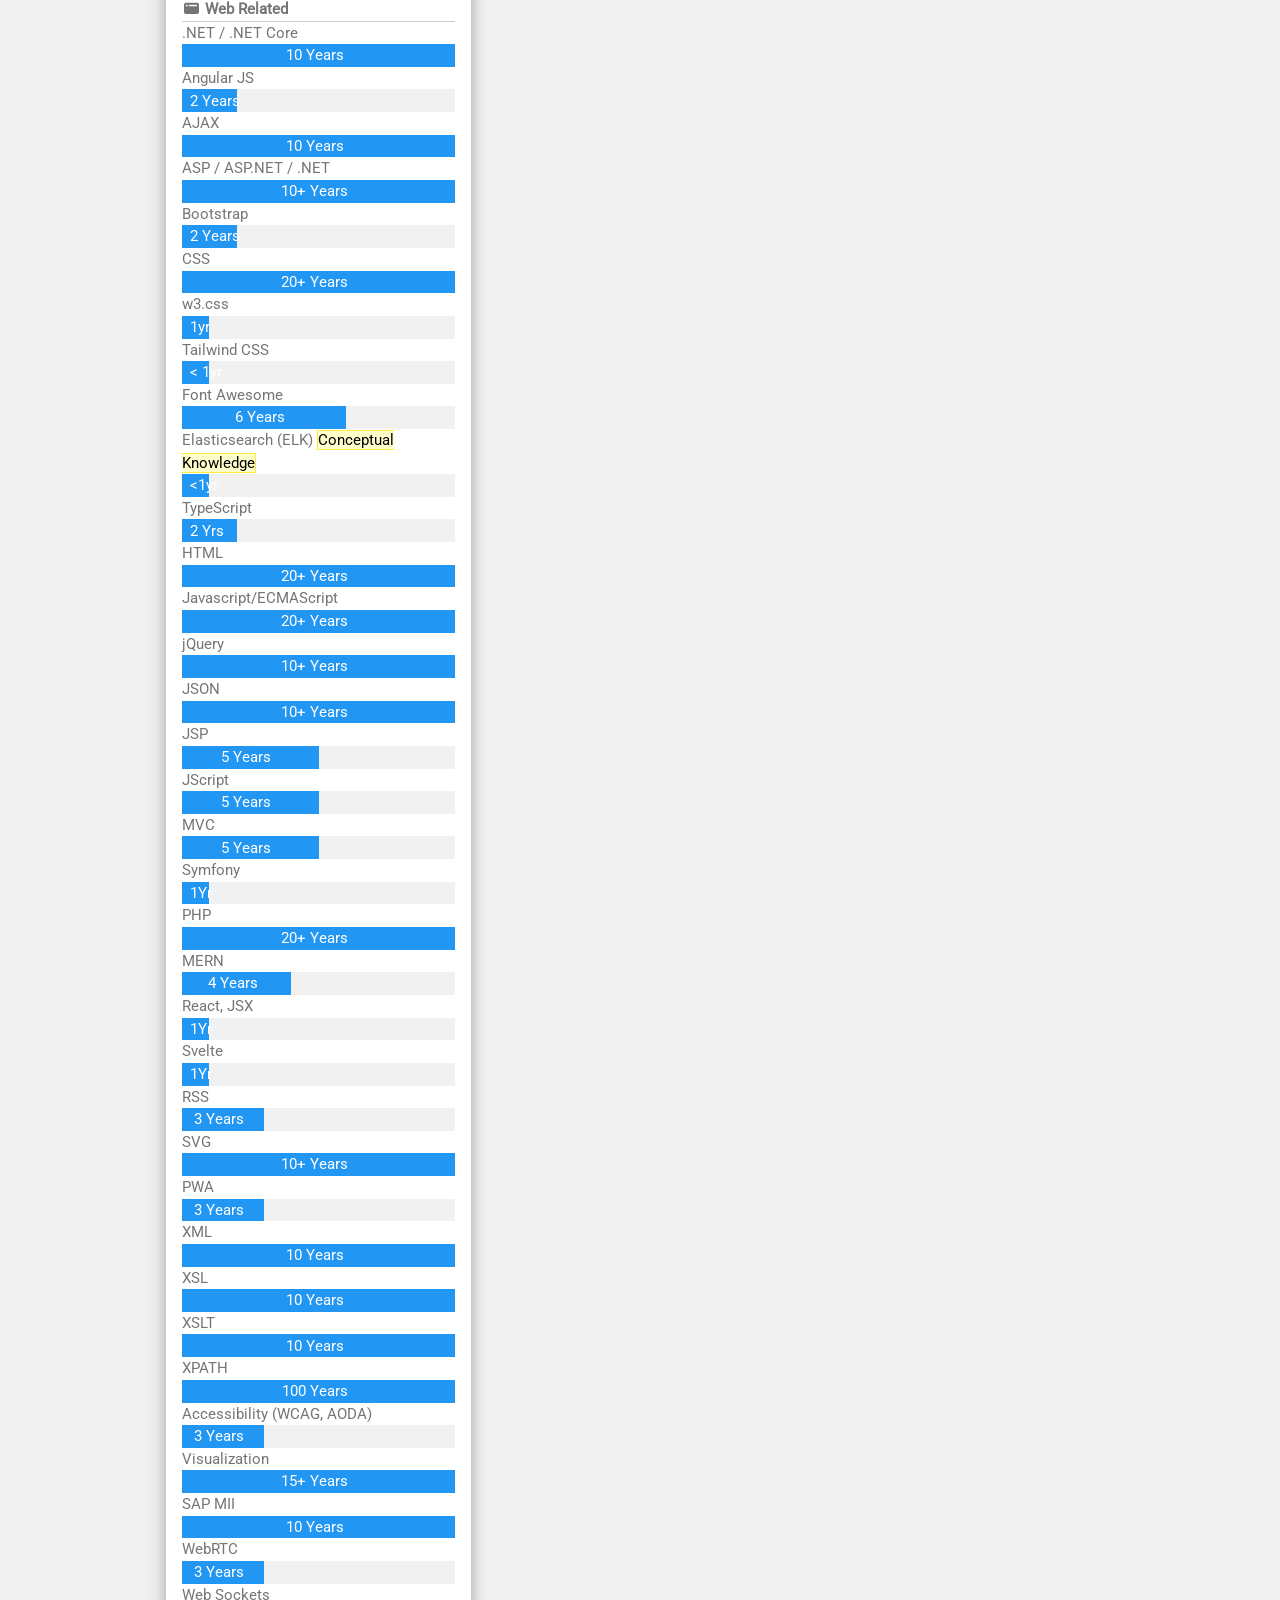
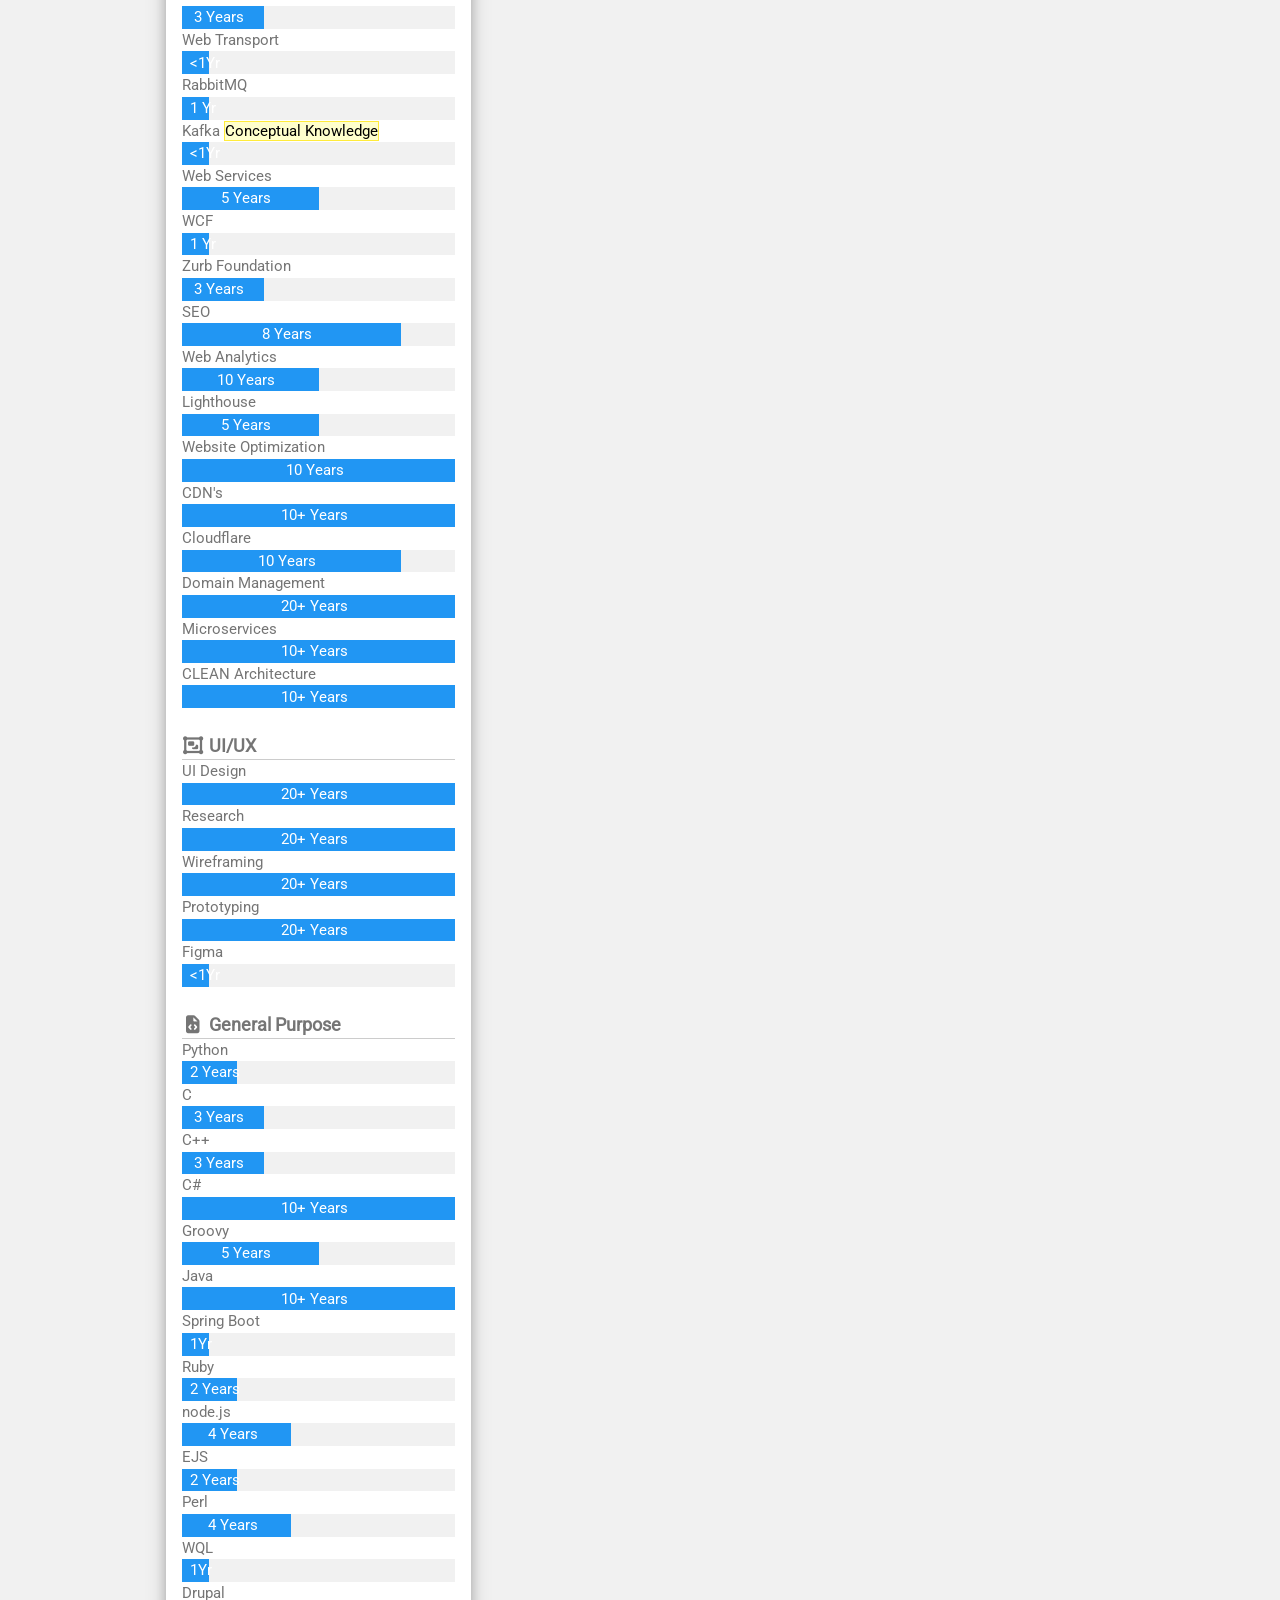
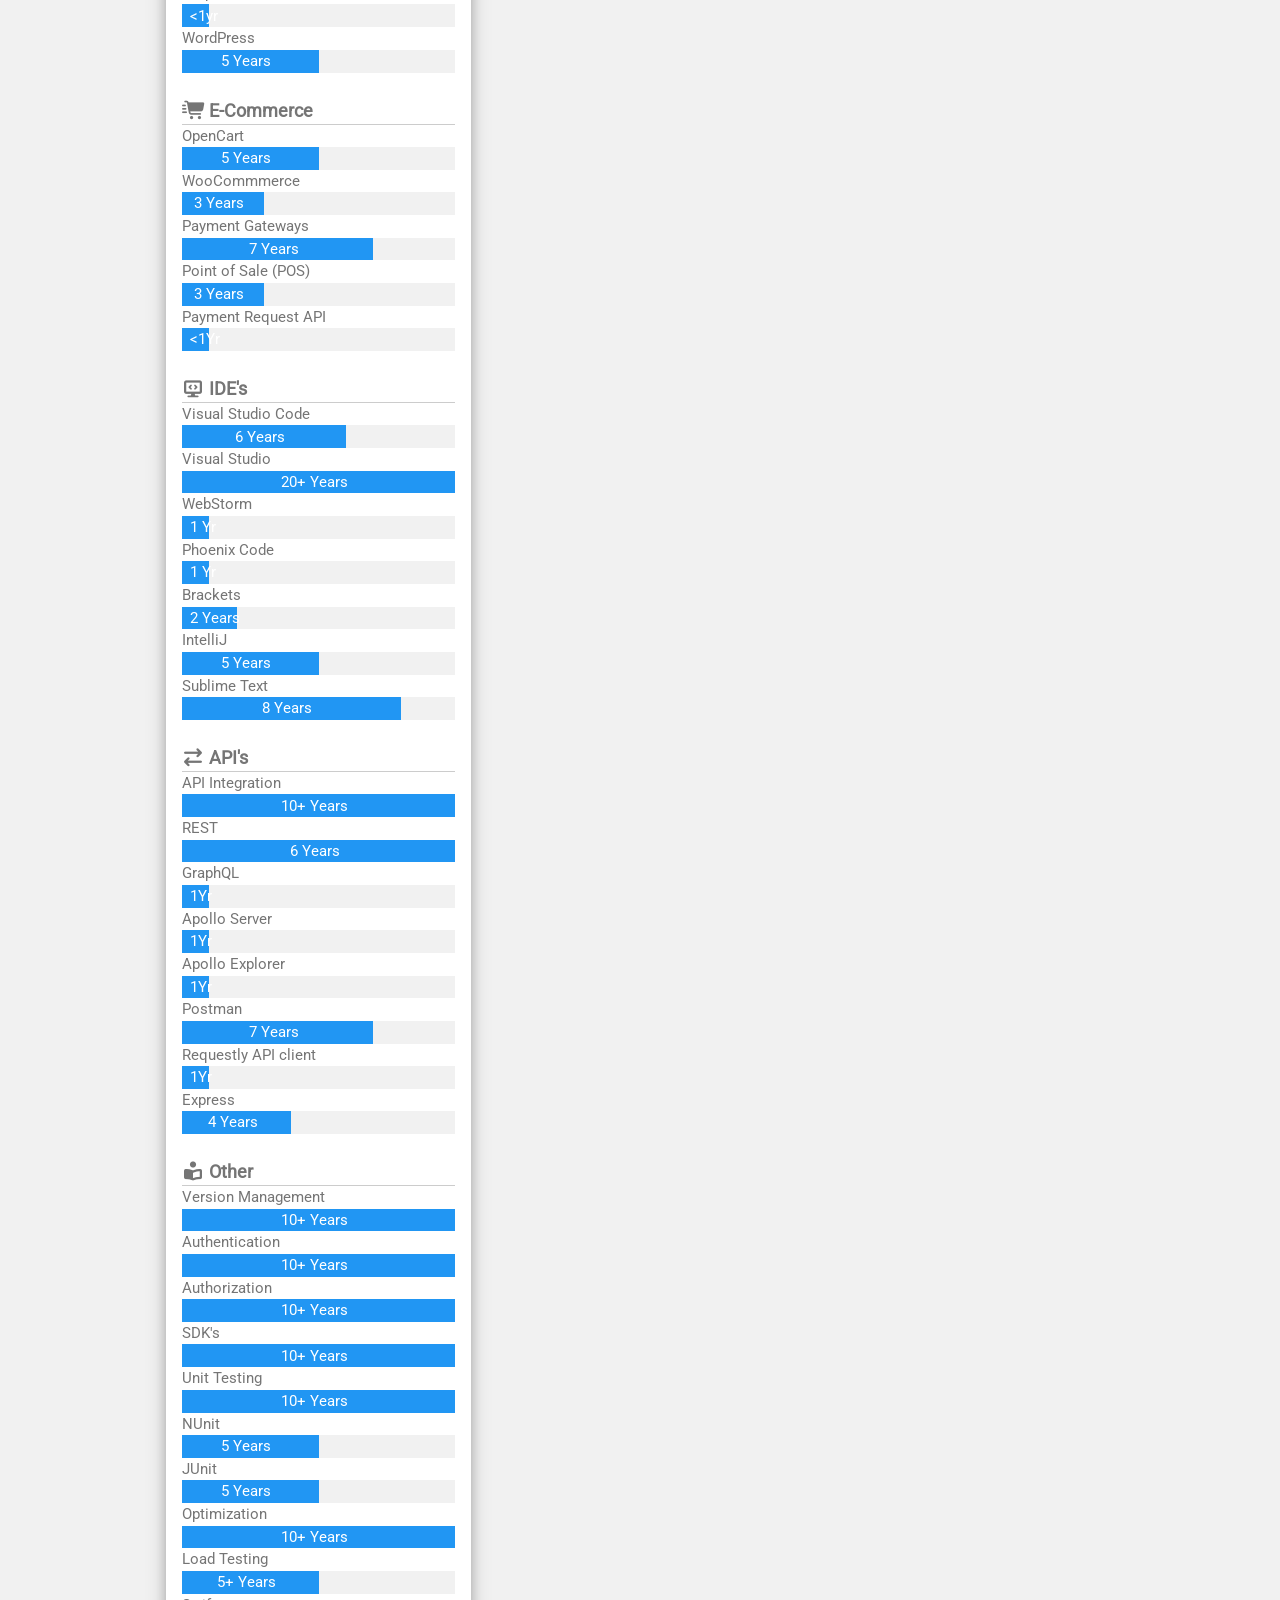
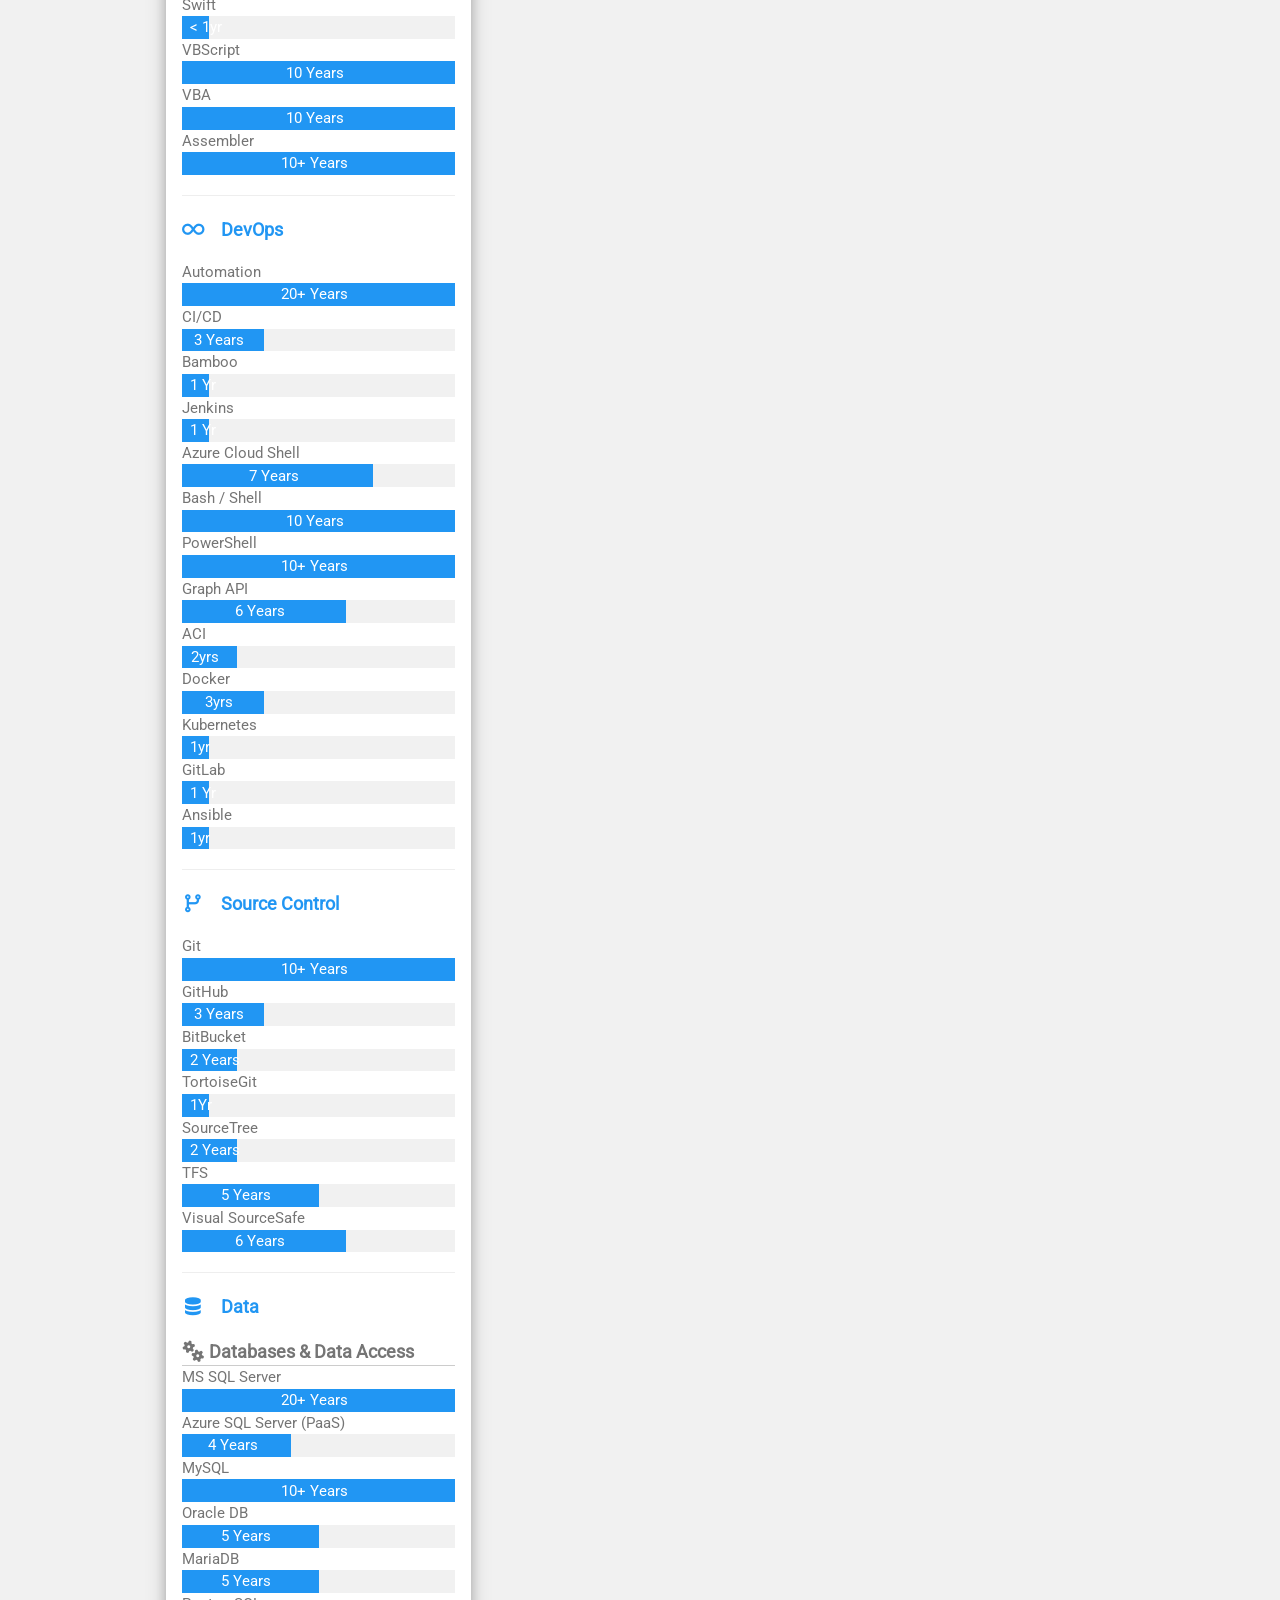
==== commit 90ee2757: "Profile update" ====
--- a/index.html
+++ b/index.html
@@ -152,7 +152,7 @@
                 </div>
                 <div class="w3-container" id="overview">
                     <p><i class="fa-solid fa-user fa-fw w3-margin-right w3-large w3-text-theme"></i>Corey Jackson</p>
-                    <p><i class="fa-solid fa-briefcase fa-fw w3-margin-right w3-large w3-text-theme"></i>Senior IT Professional</p>
+                    <p><i class="fa-solid fa-briefcase fa-fw w3-margin-right w3-large w3-text-theme"></i>Senior IT Professional / Software Engineer</p>
                     <p><i class="fa-solid fa-calendar-circle-user fa-fw w3-margin-right w3-large w3-text-theme"></i>Work Availability: Employed</p>
                     <p><i class="fa-solid fa-circles-overlap-3 fa-fw w3-margin-right w3-large w3-text-theme"></i>Pronouns: He/Him</p>
                     <p><i class="fa-solid fa-home fa-fw w3-margin-right w3-large w3-text-theme"></i>Toronto, ON, Canada</p>
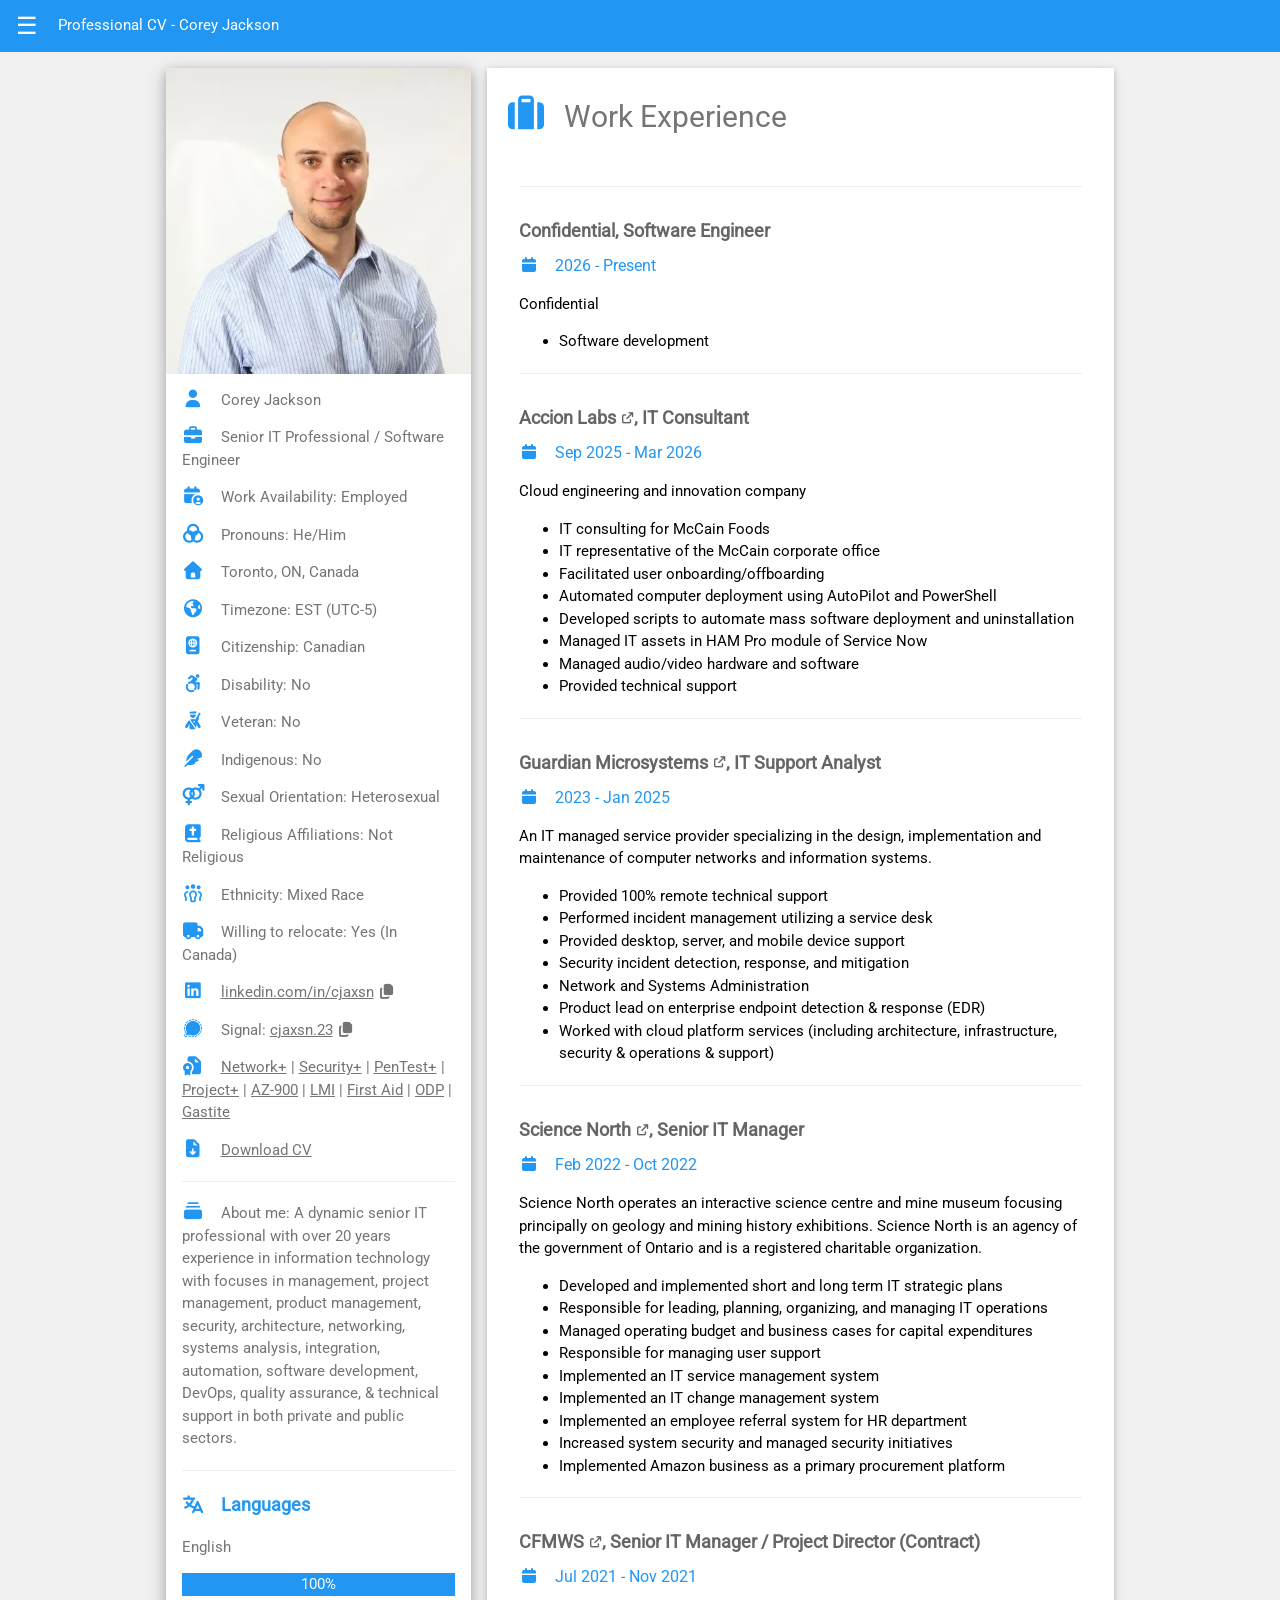
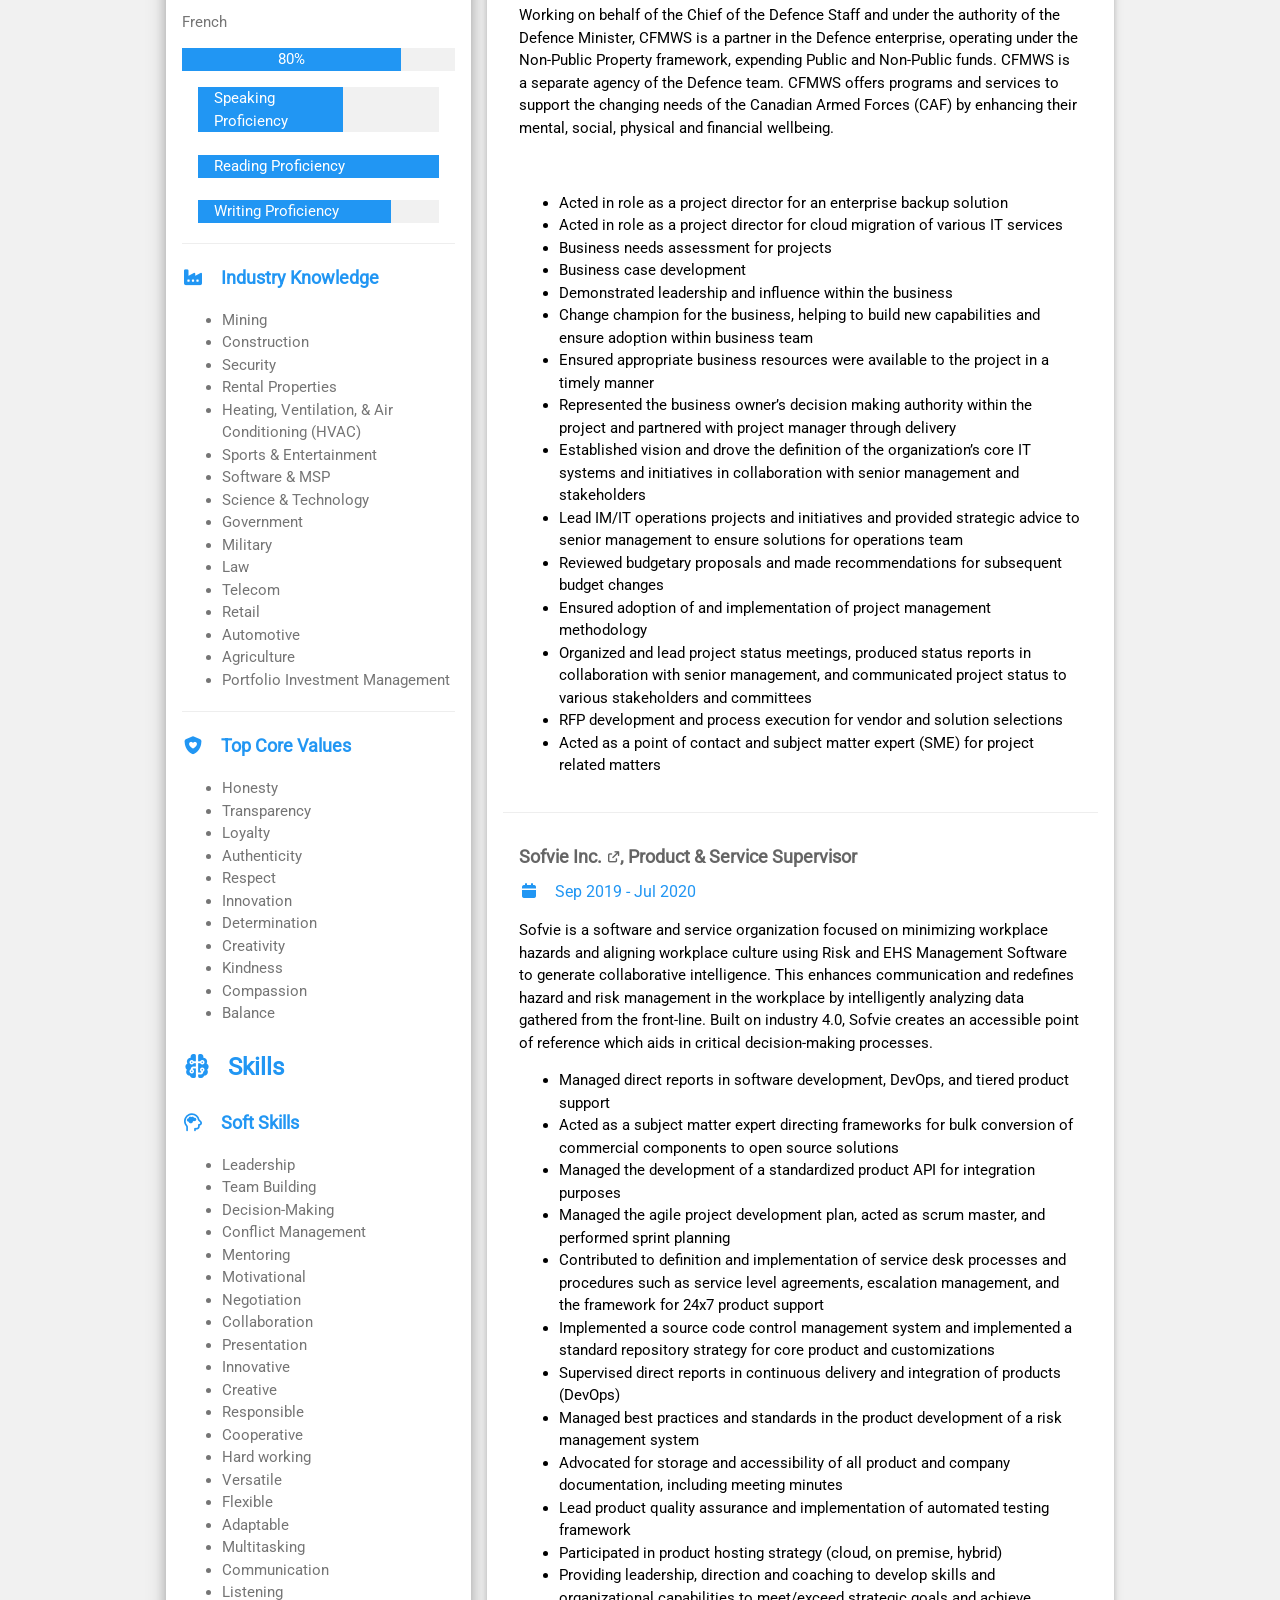
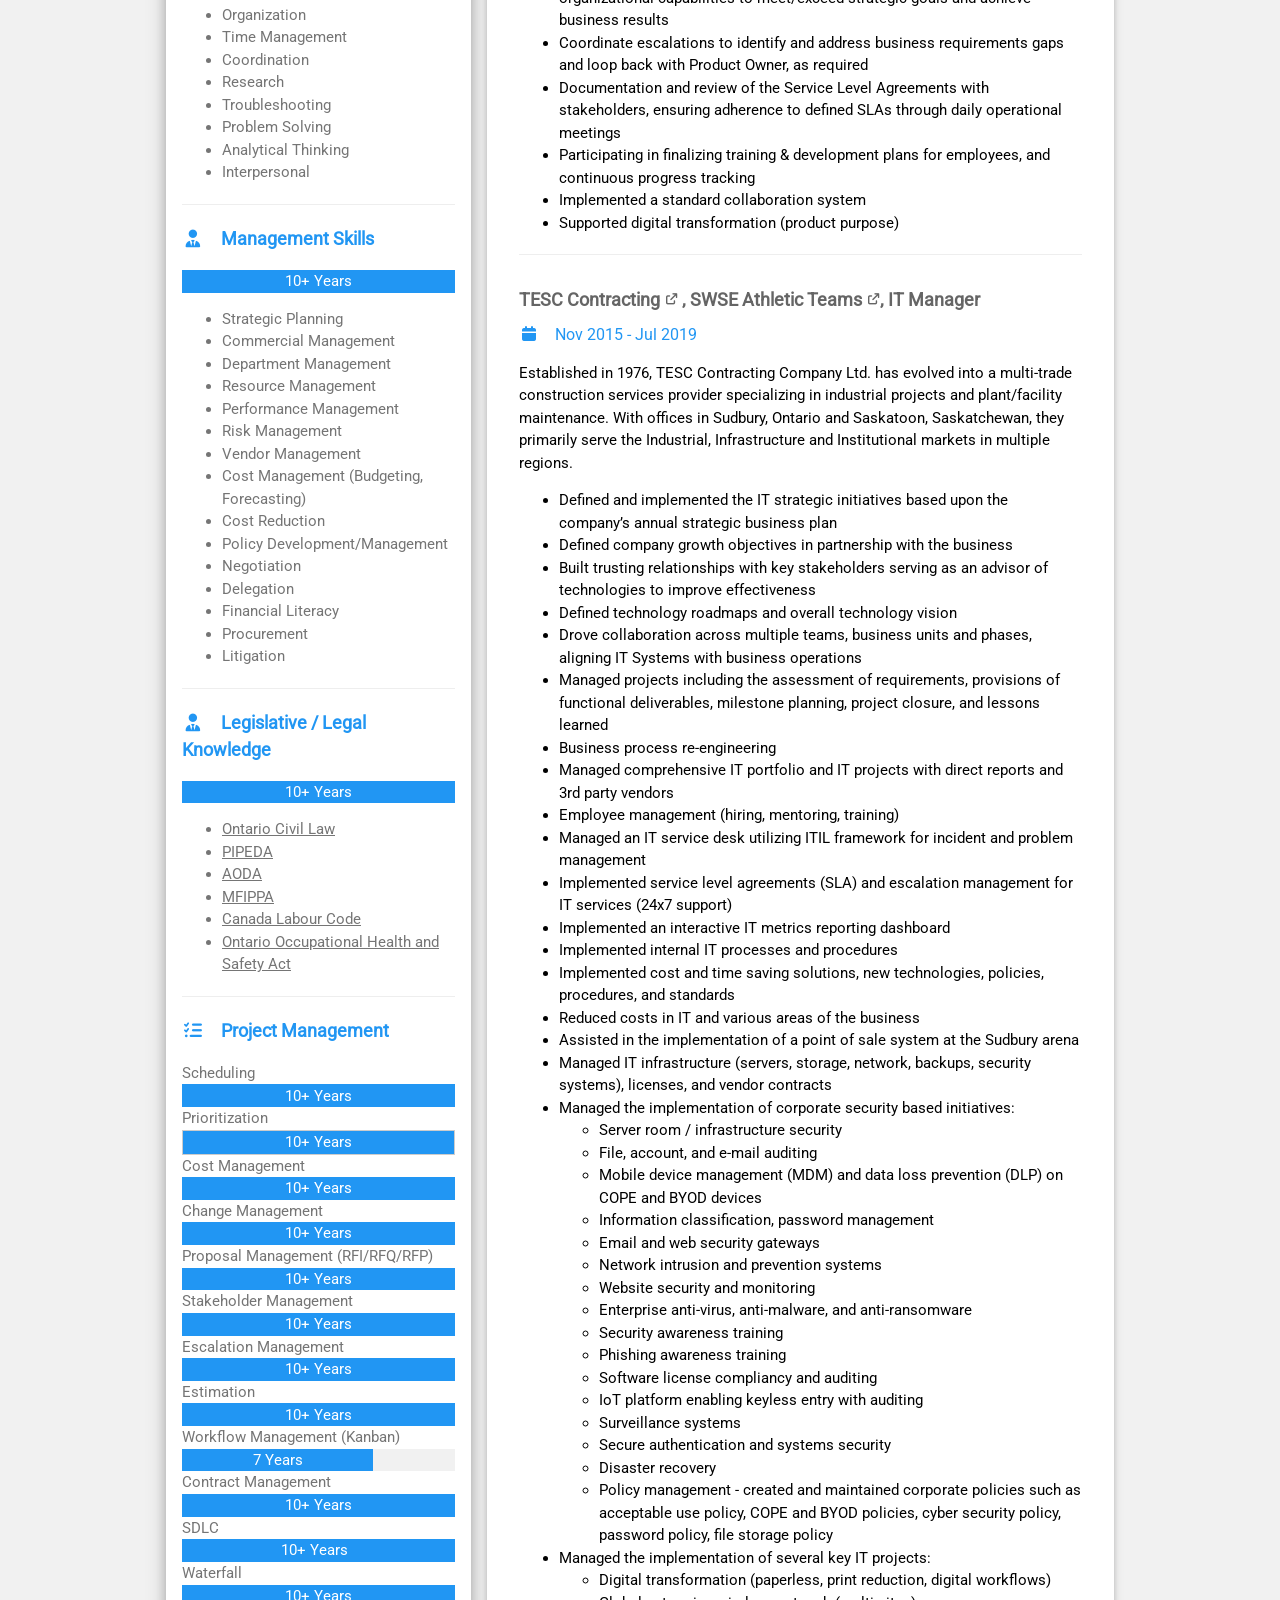
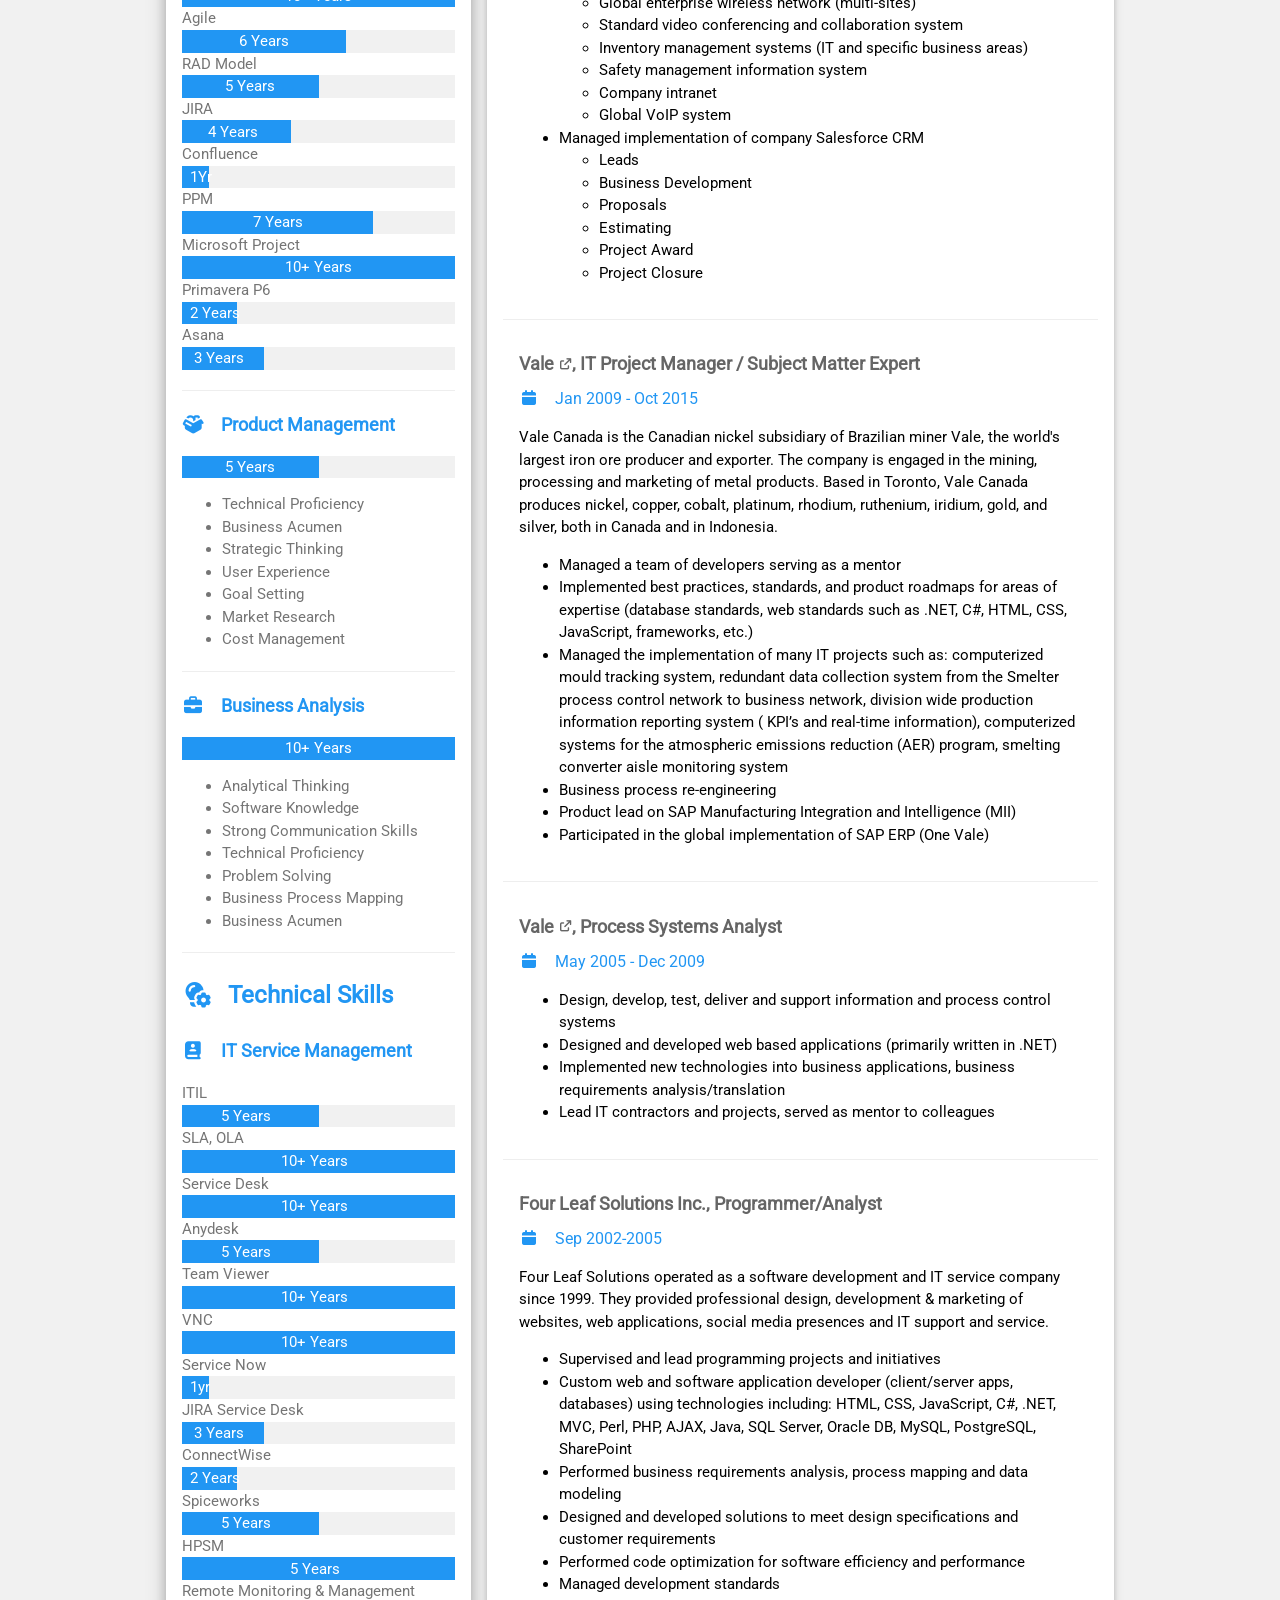
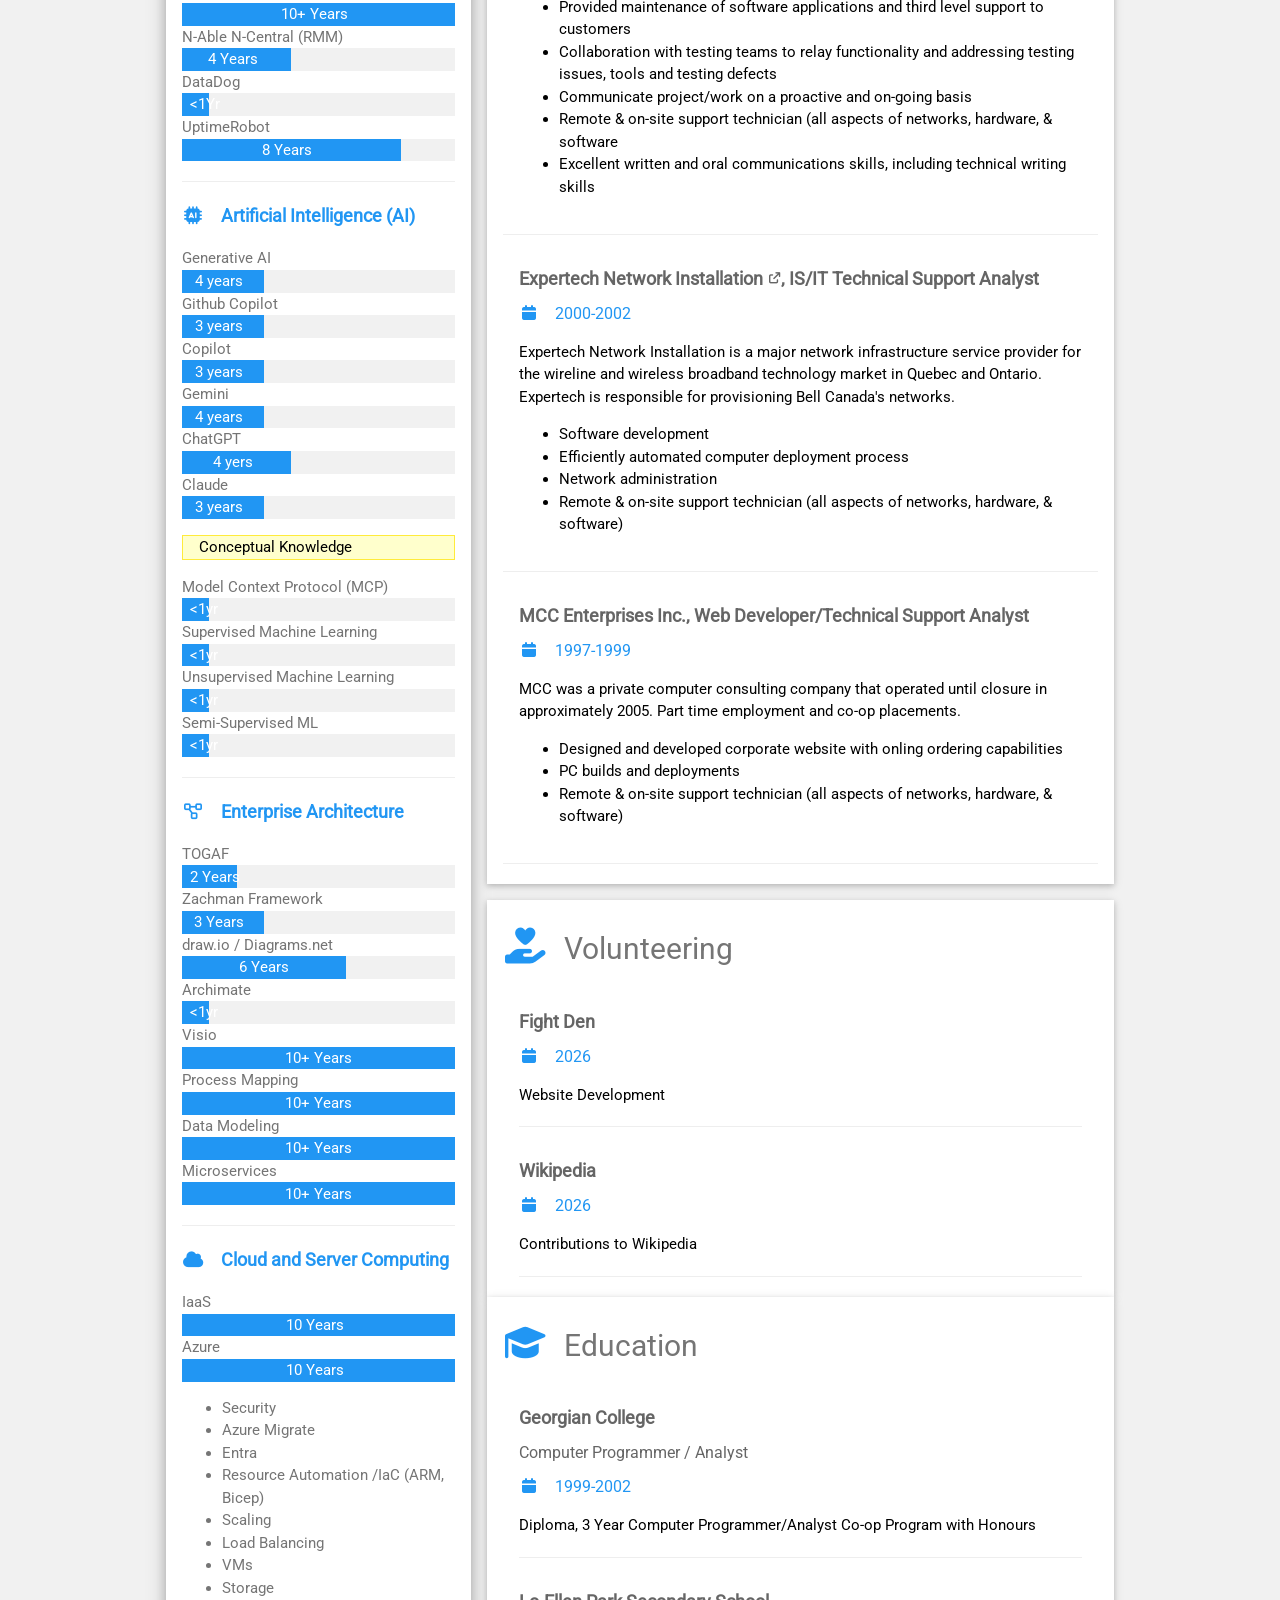
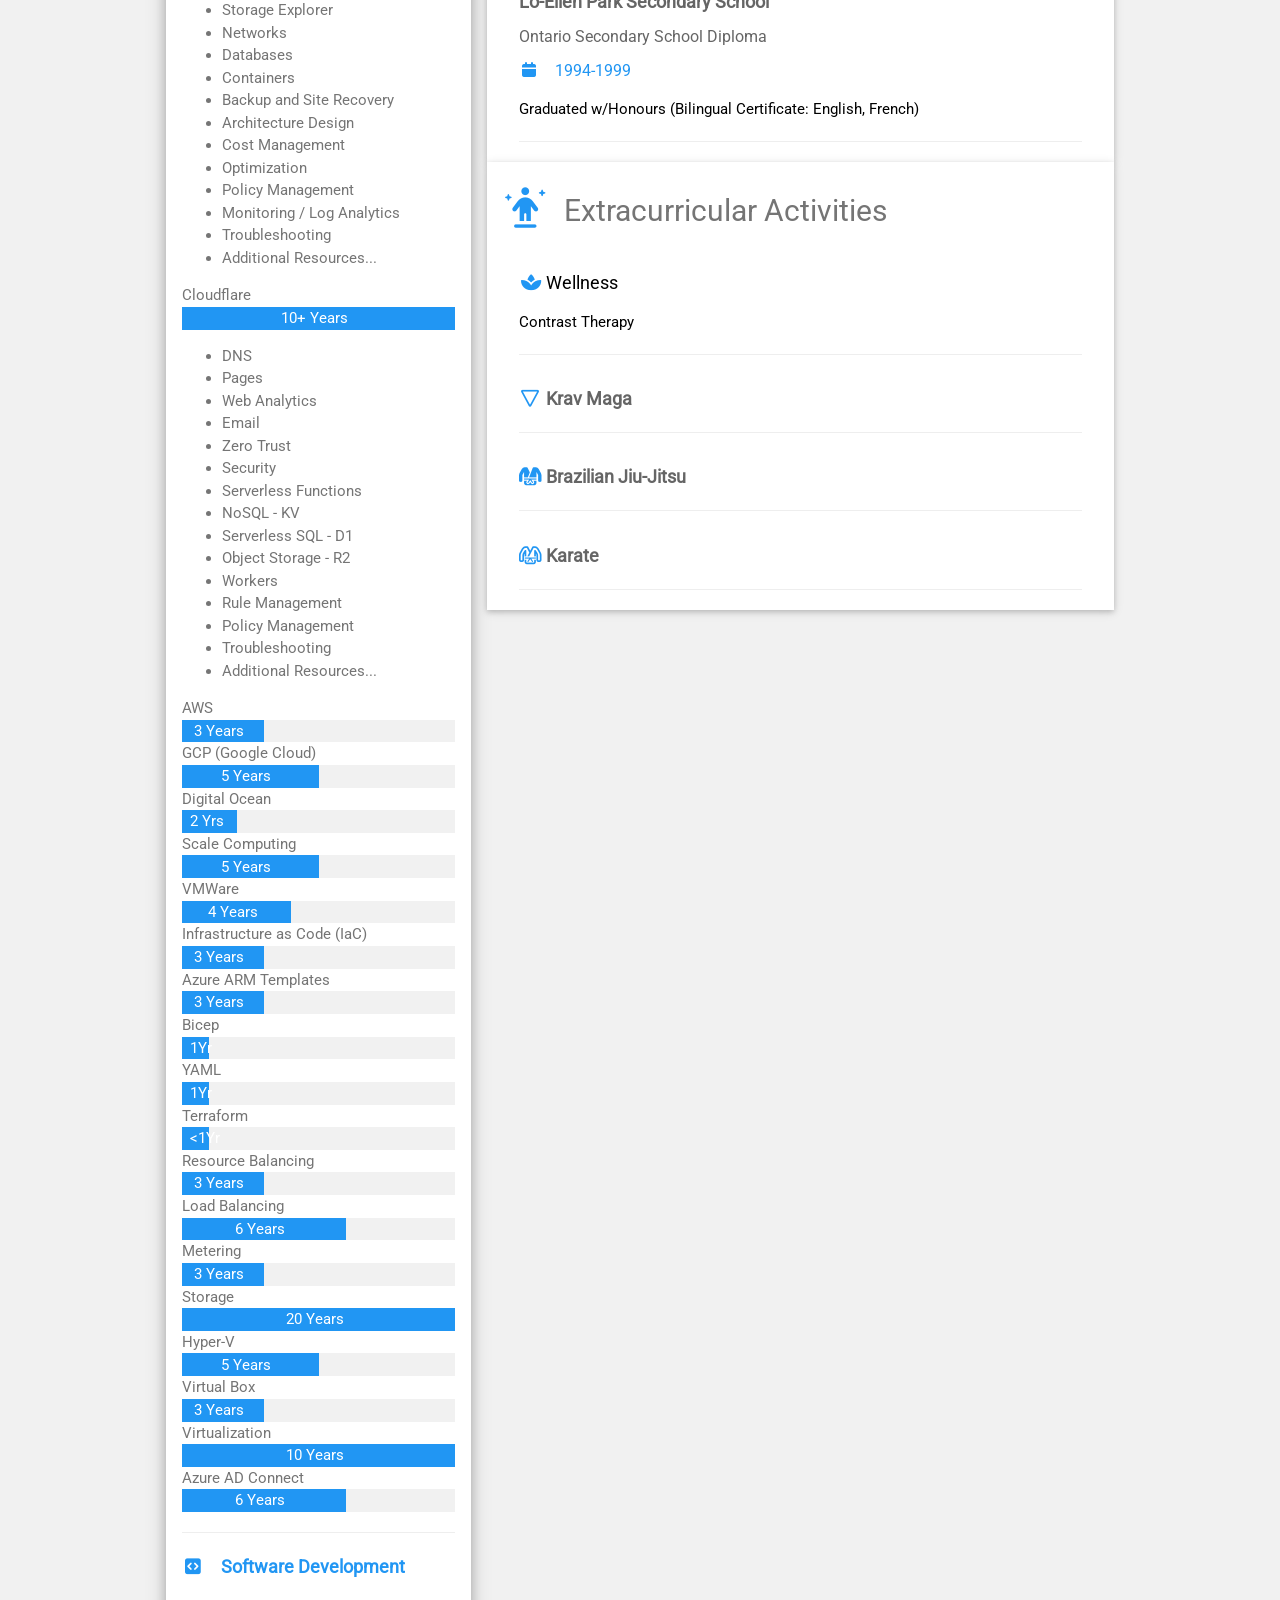
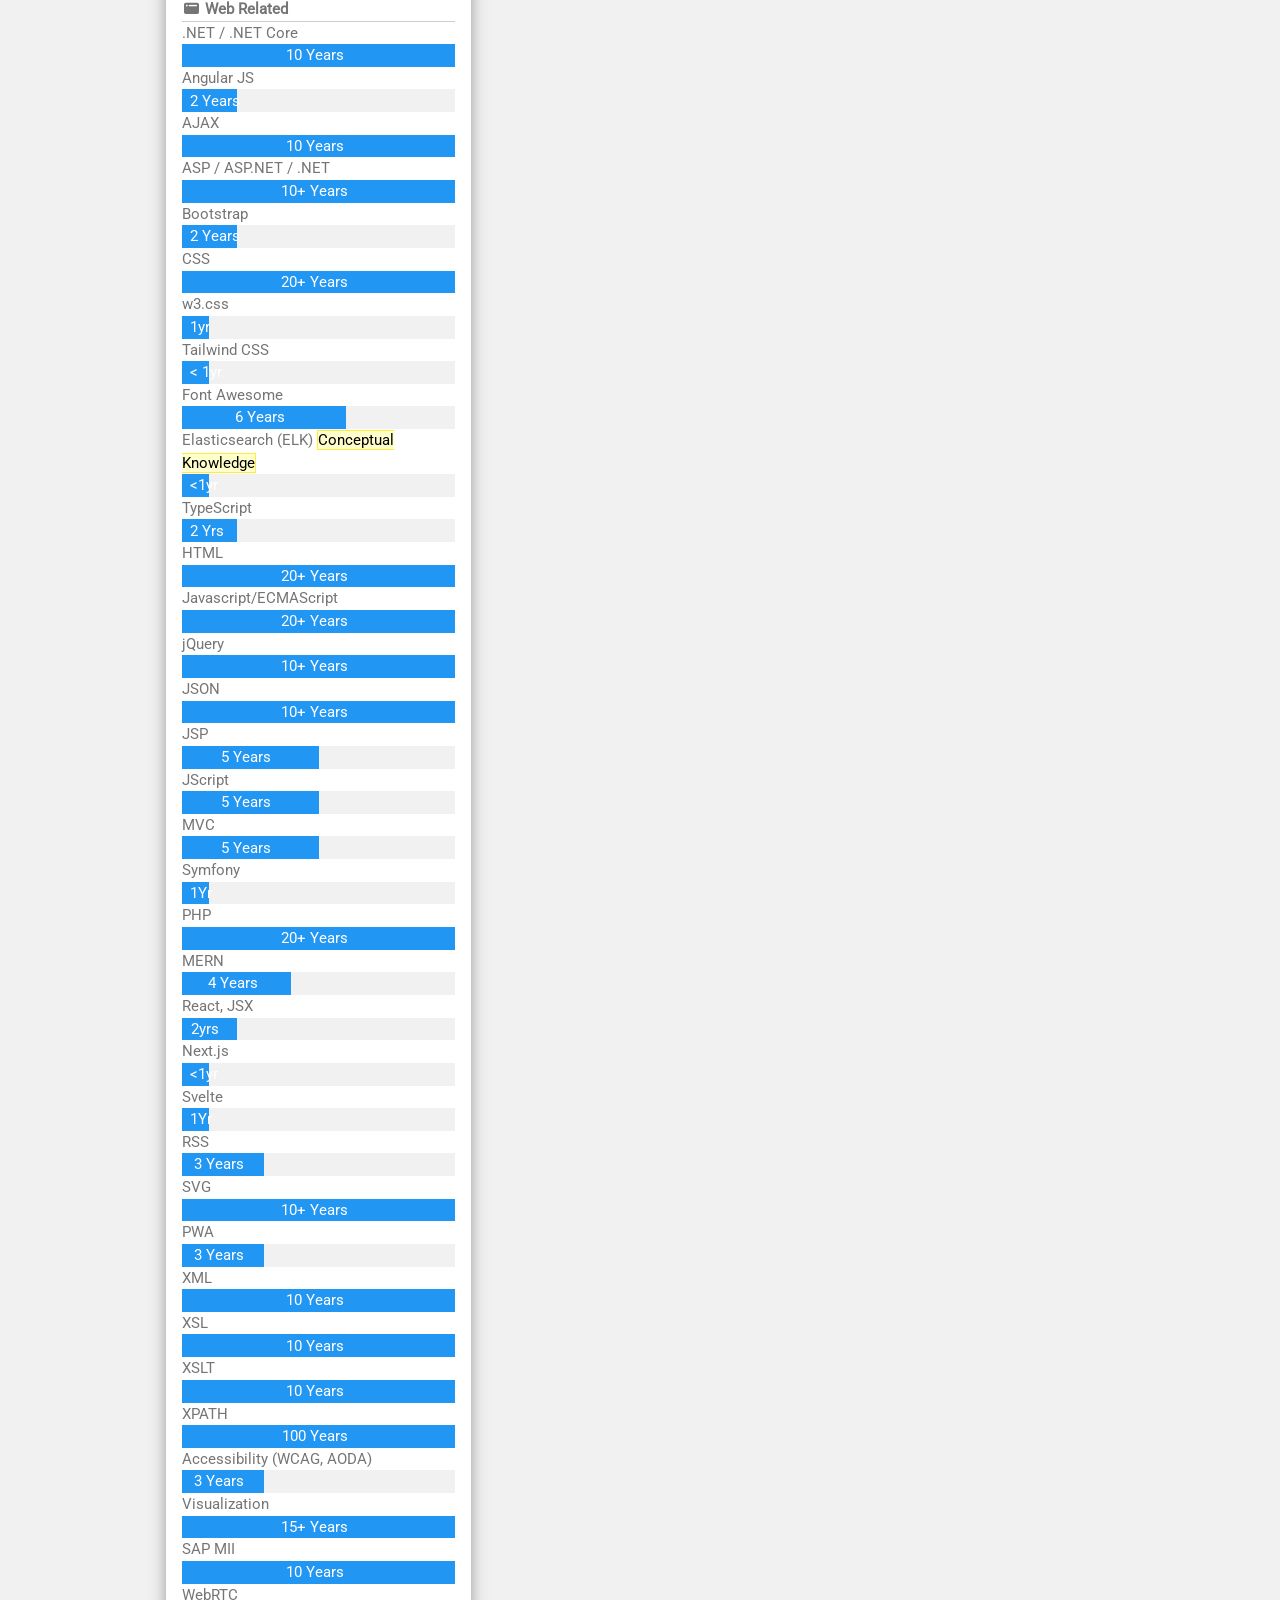
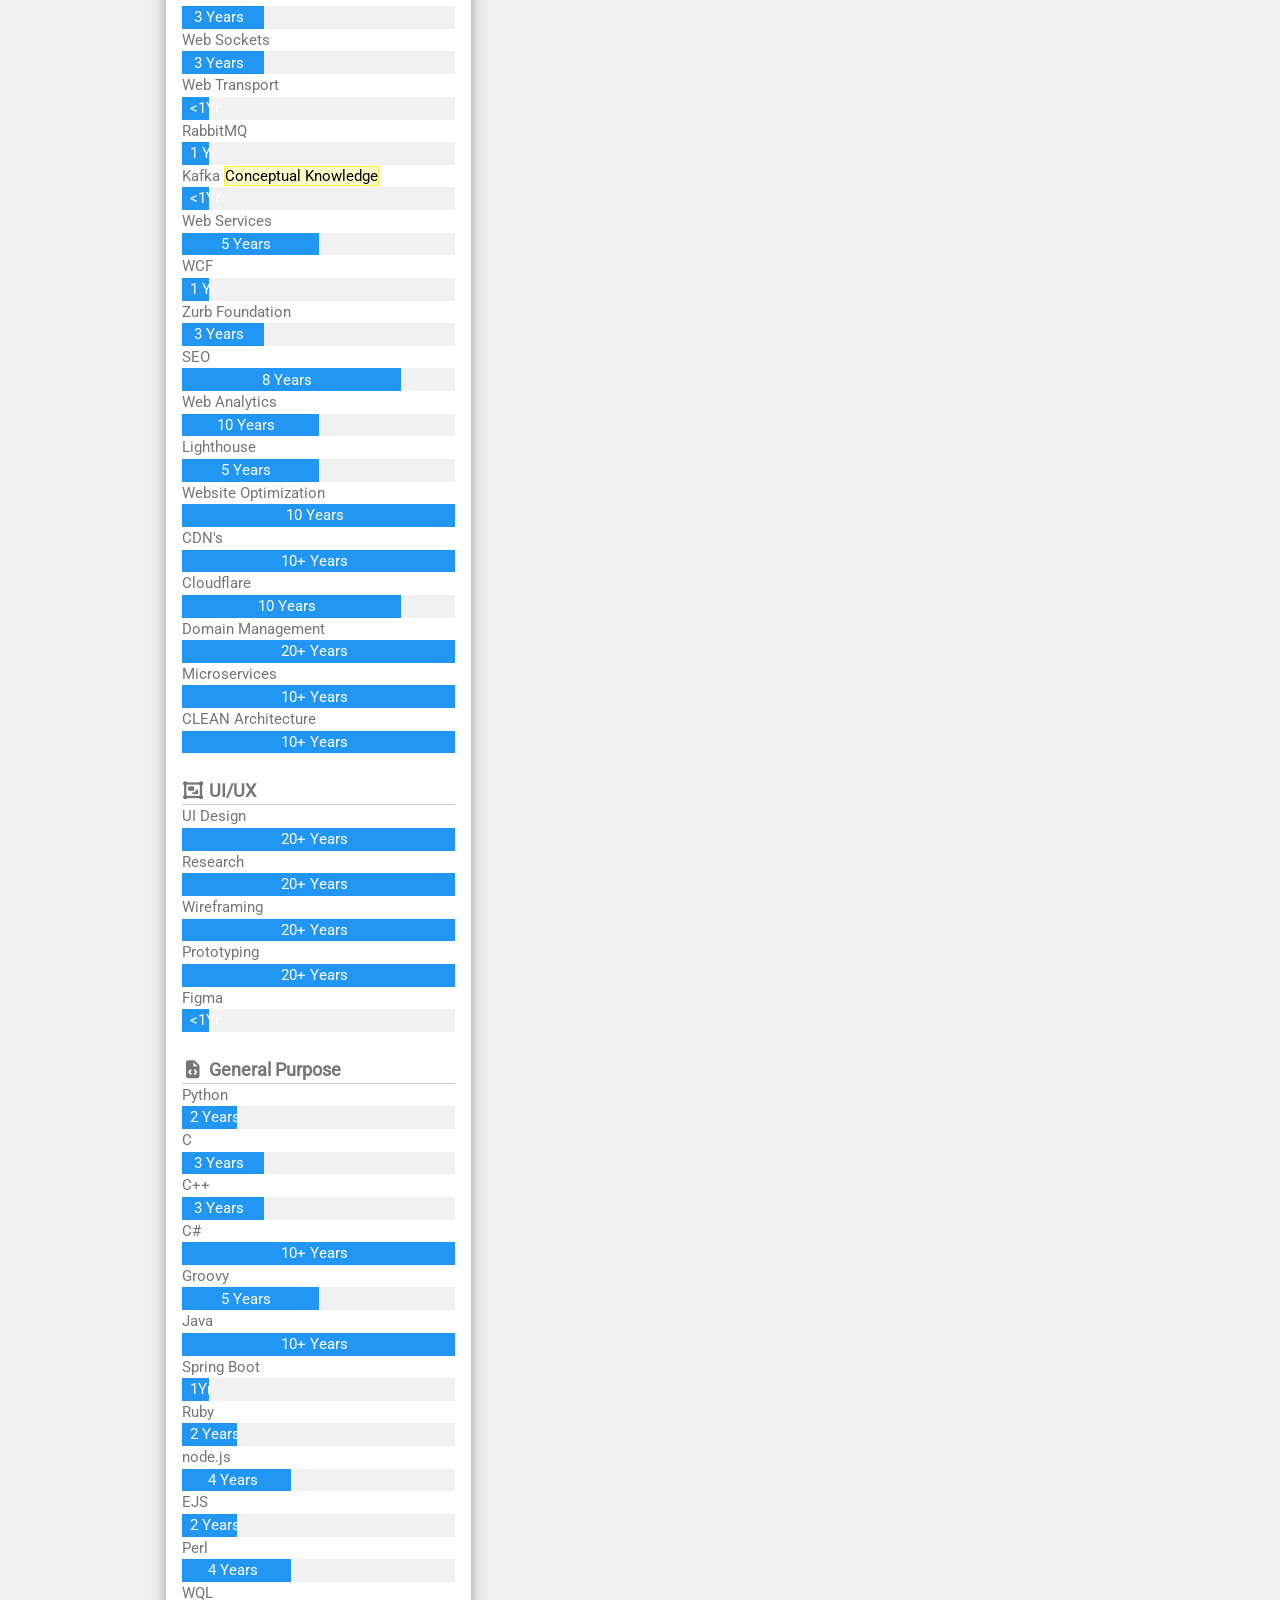
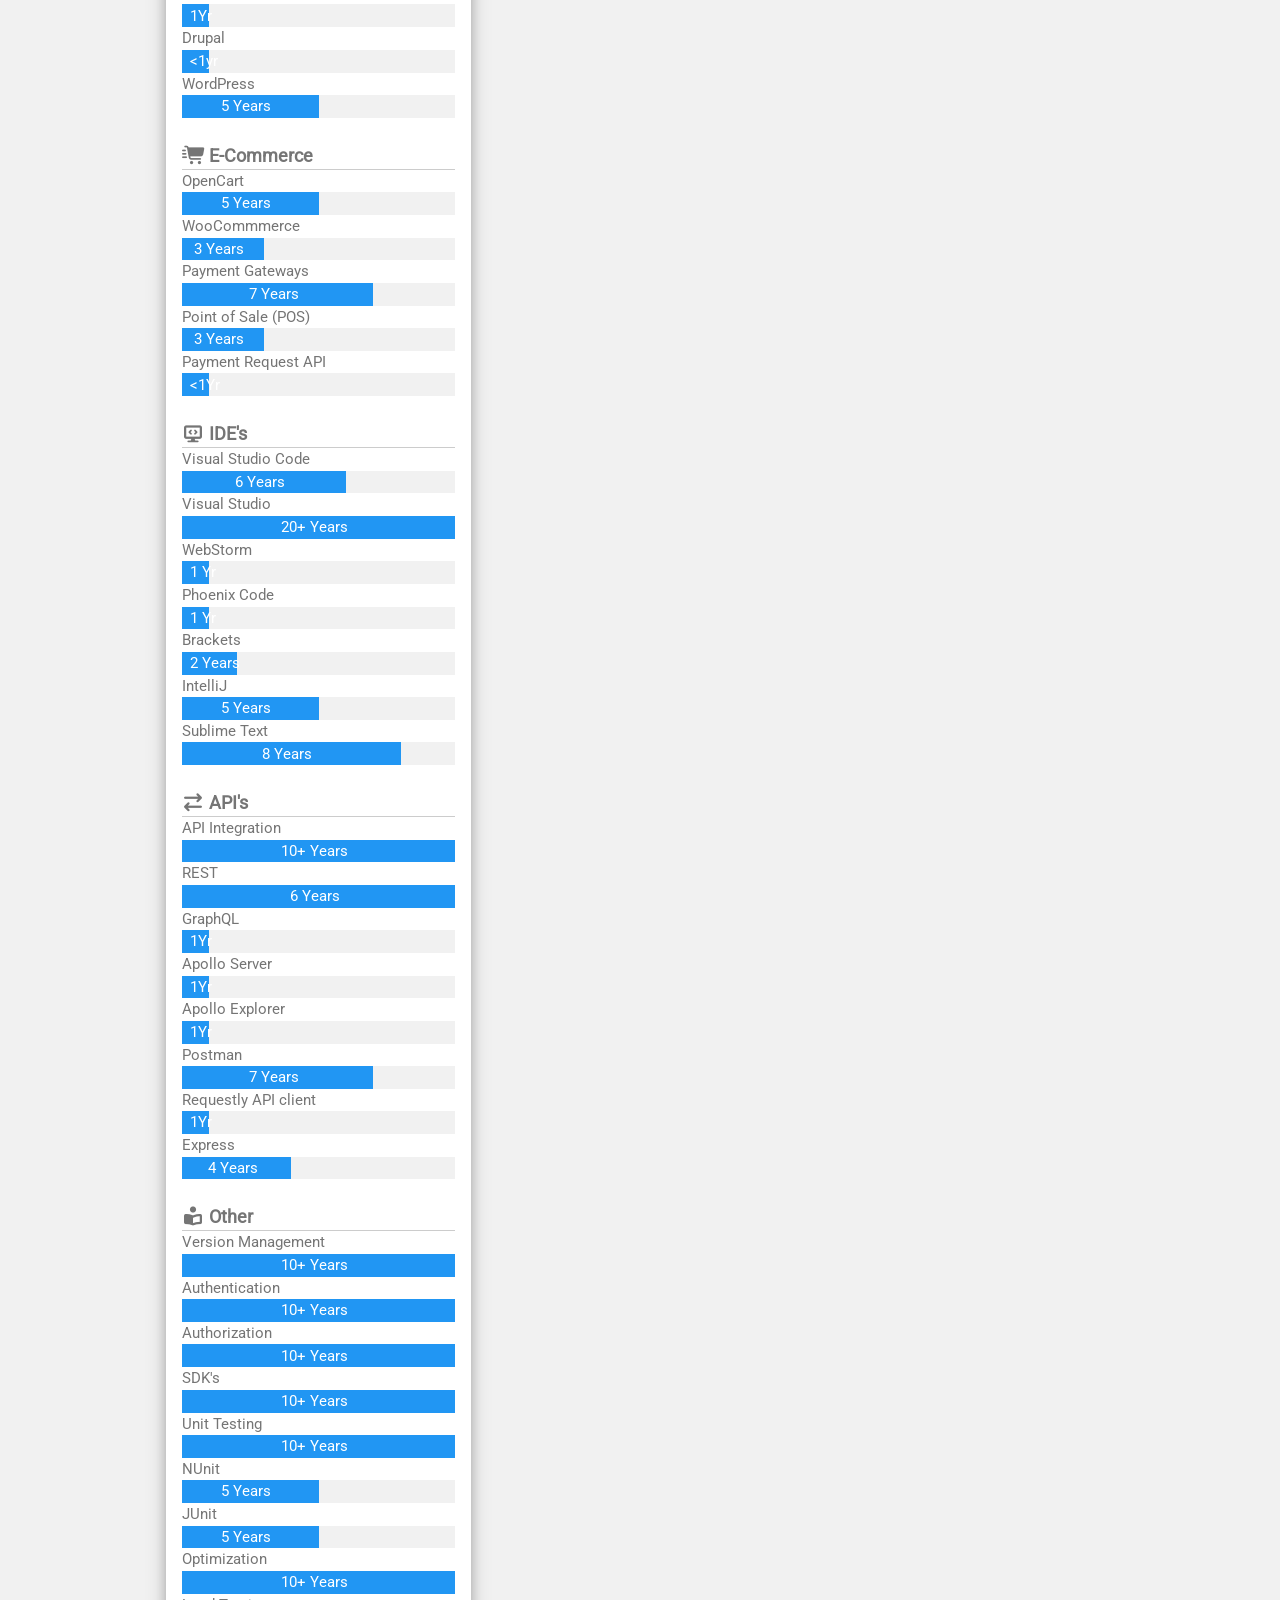
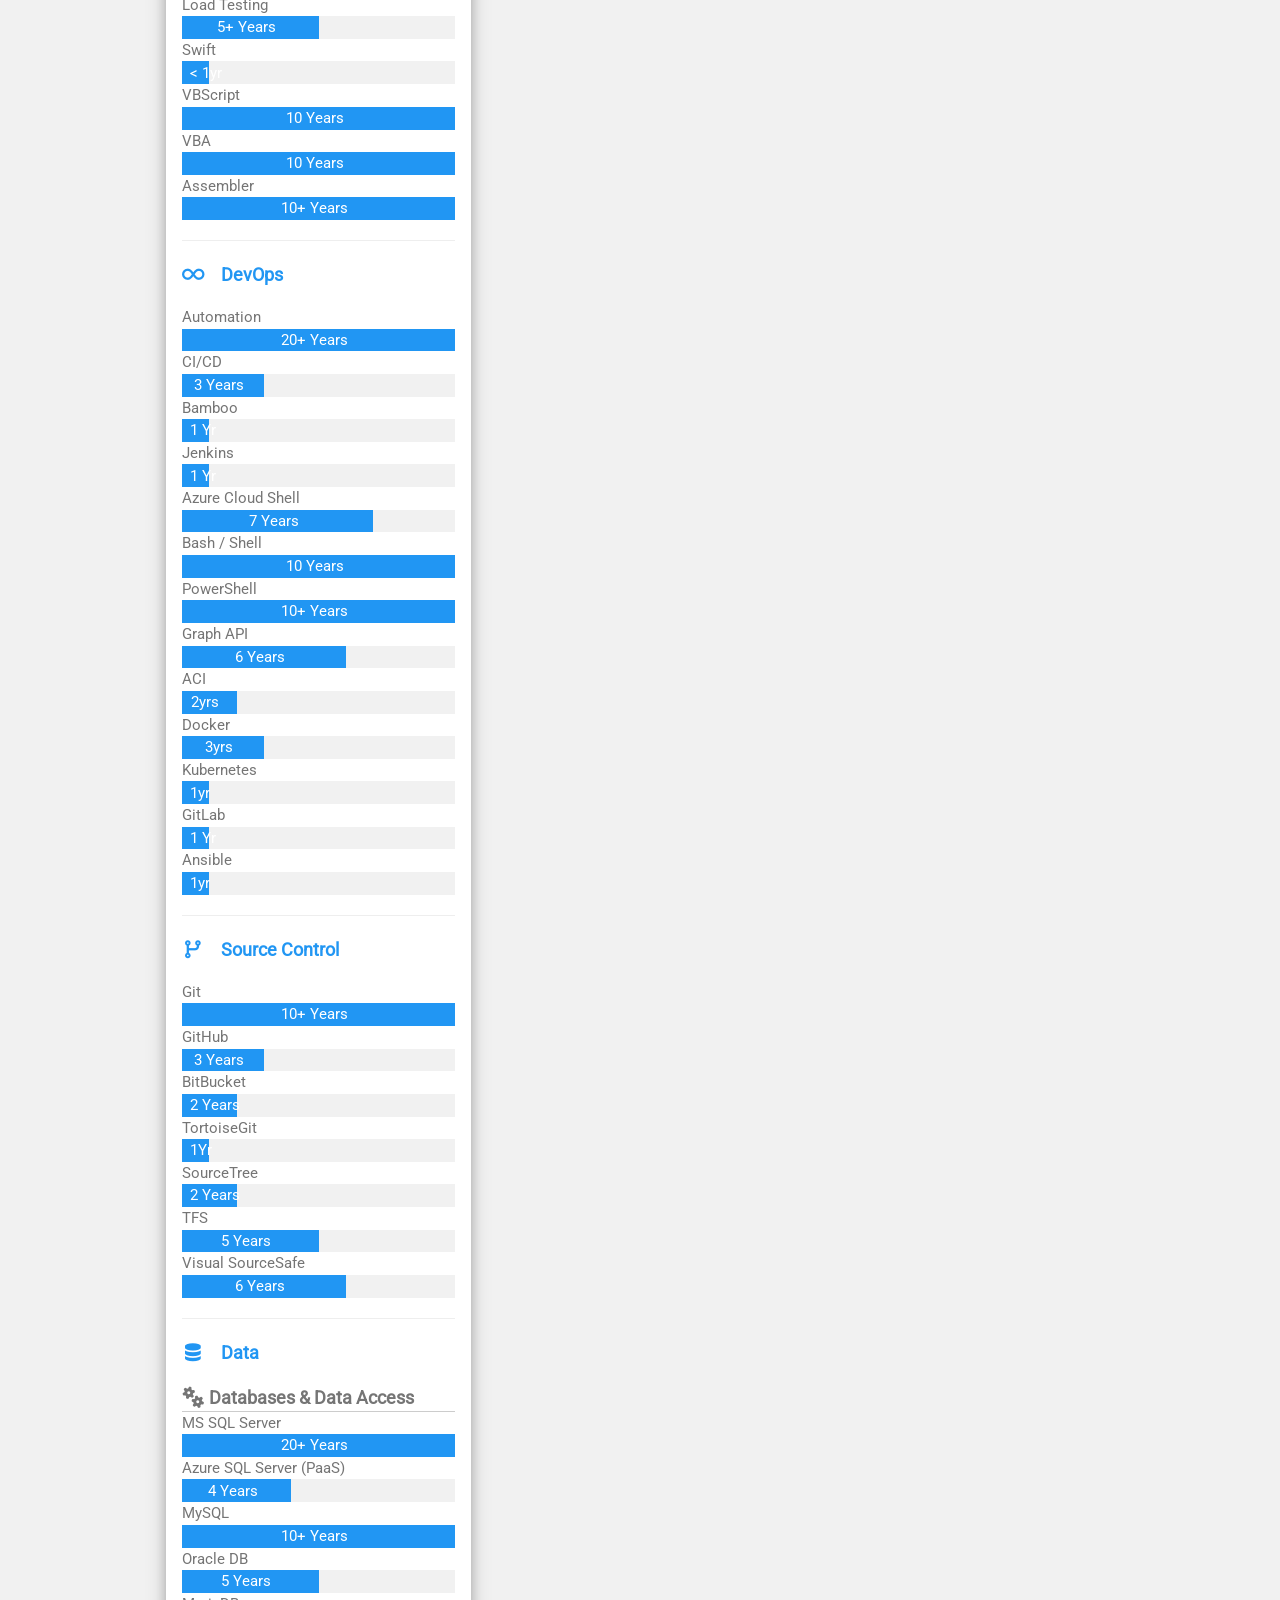
==== commit b998ed01: "next.js" ====
--- a/index.html
+++ b/index.html
@@ -778,7 +778,11 @@
                     </div>
                     <div class="skill">React, JSX</div>
                     <div class="w3-light-grey">
-                        <div class="w3-container w3-theme w3-center nowrap" style="width:10%">1Yr</div>
+                        <div class="w3-container w3-theme w3-center nowrap" style="width:20%">2yrs</div>
+                    </div>
+                    <div class="skill">Next.js</div>
+                    <div class="w3-light-grey">
+                        <div class="w3-container w3-theme w3-center nowrap" style="width:10%">&lt;1yr</div>
                     </div>
                     <div class="skill">Svelte</div>
                     <div class="w3-light-grey">
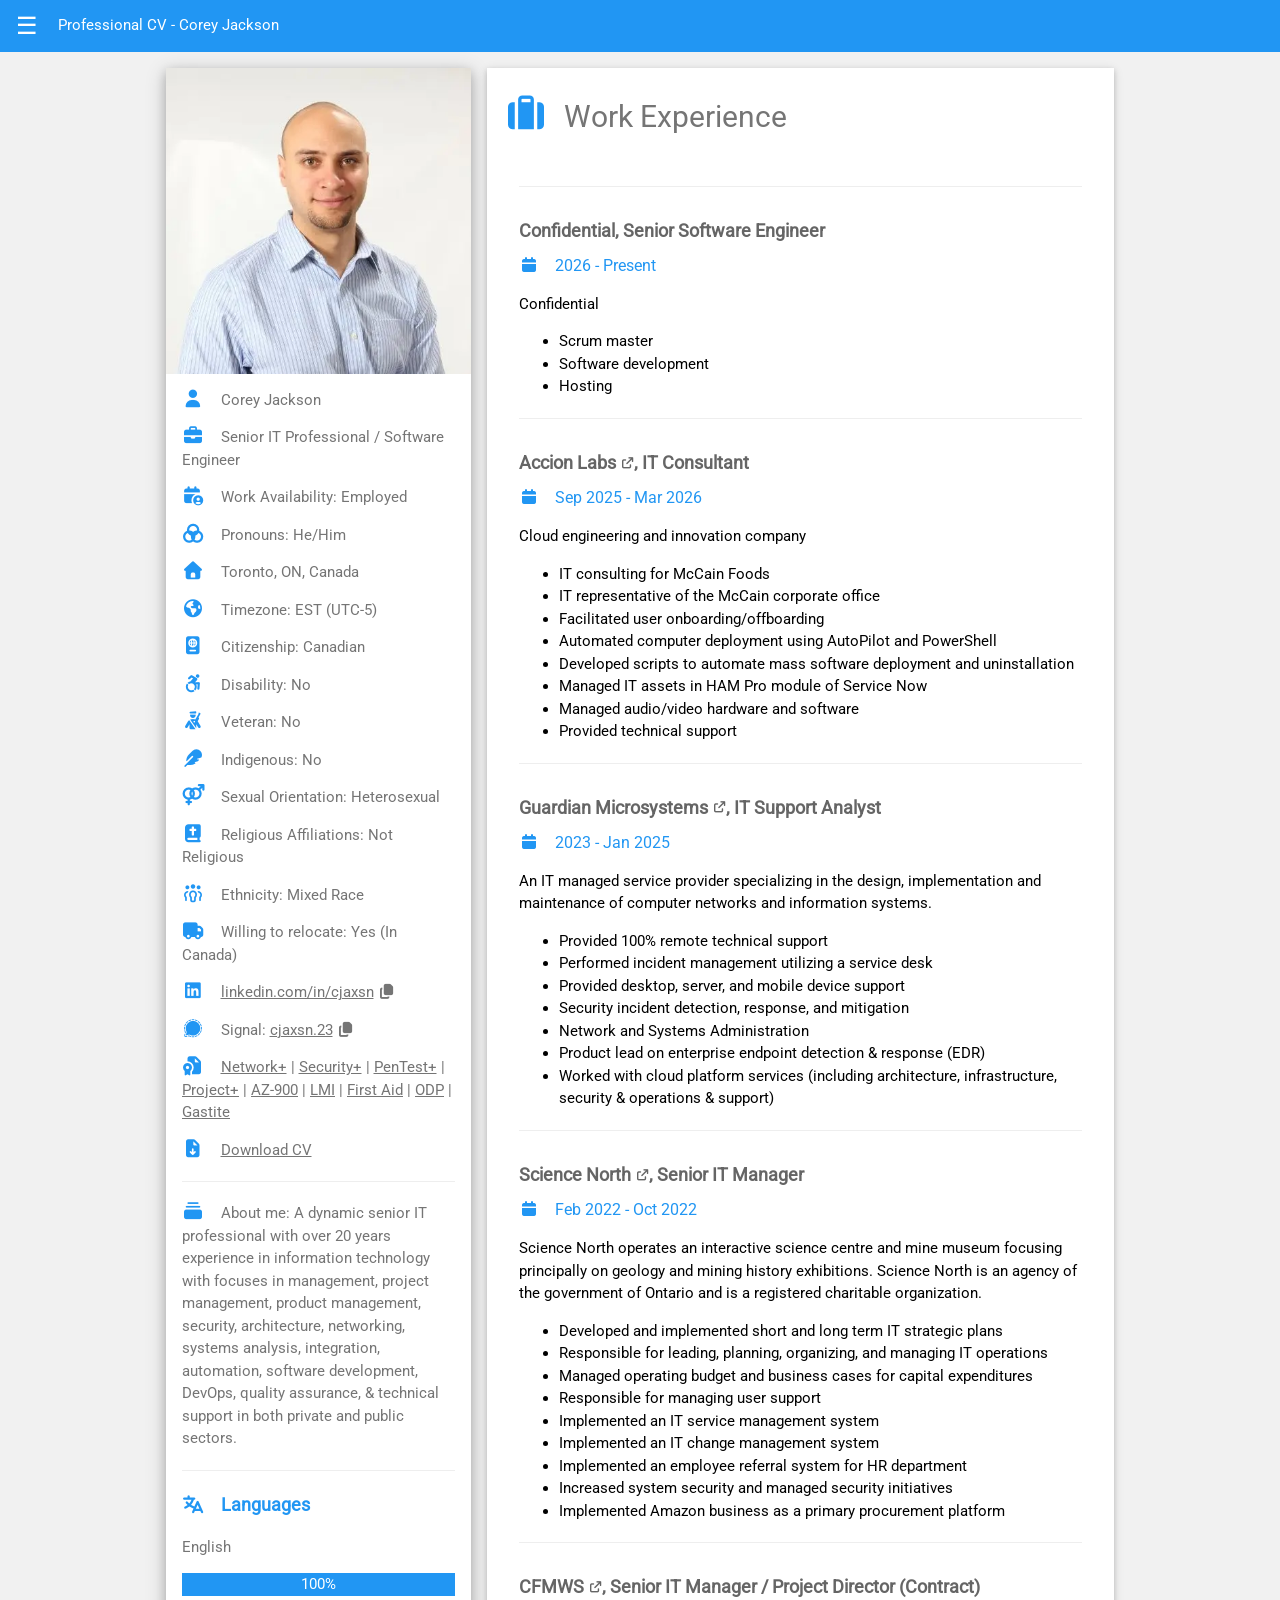
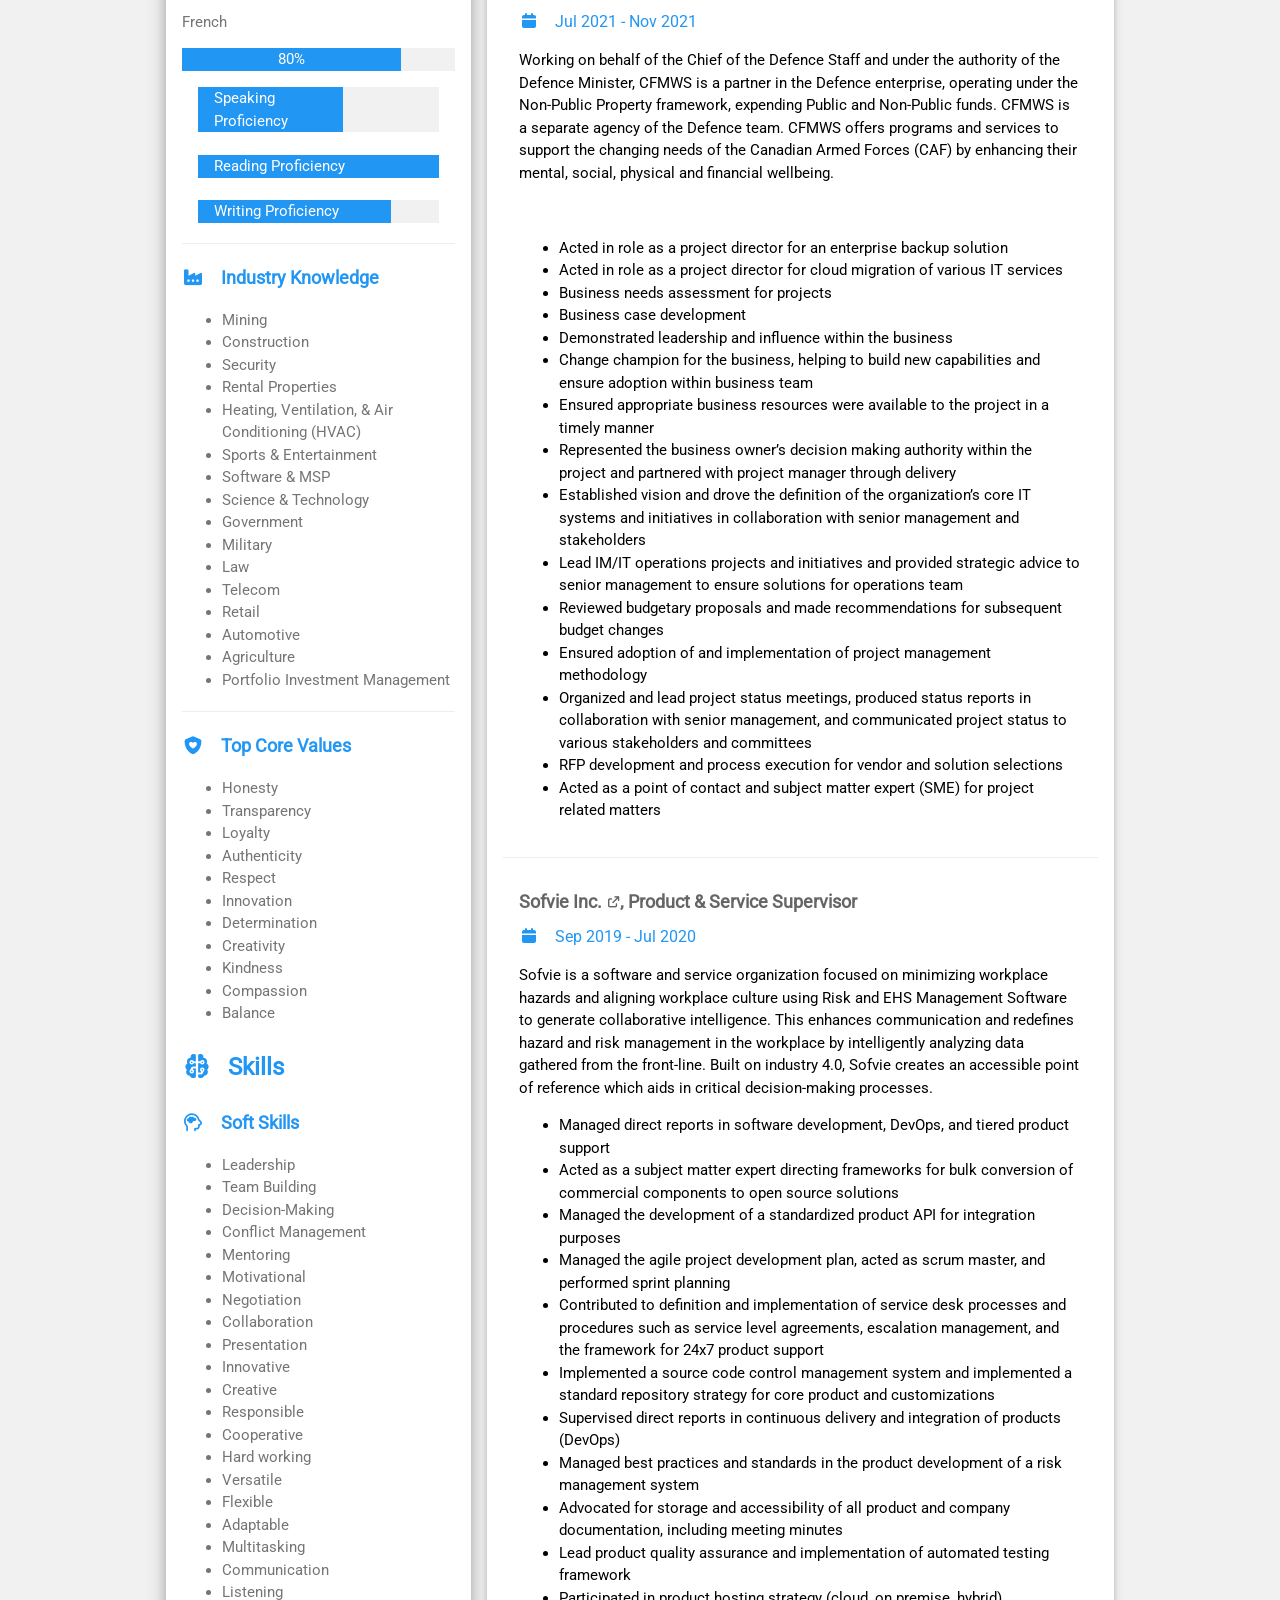
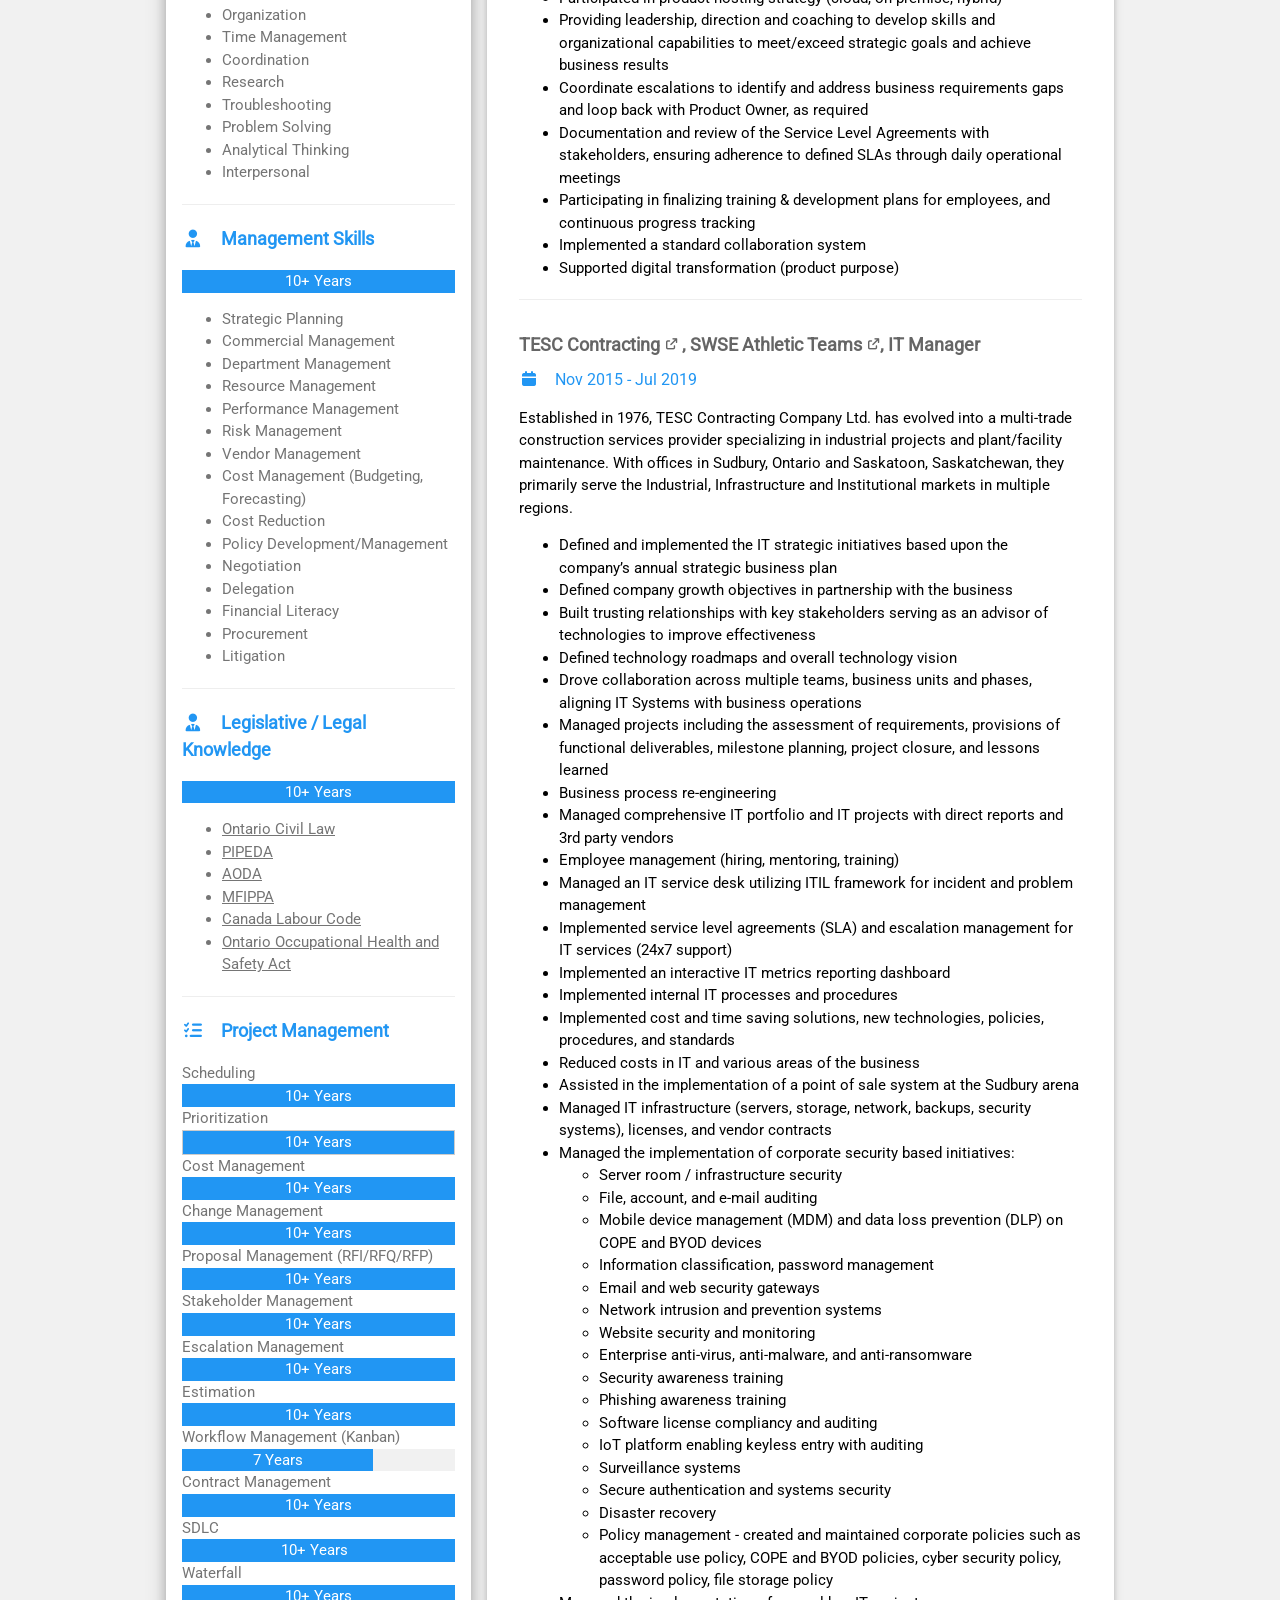
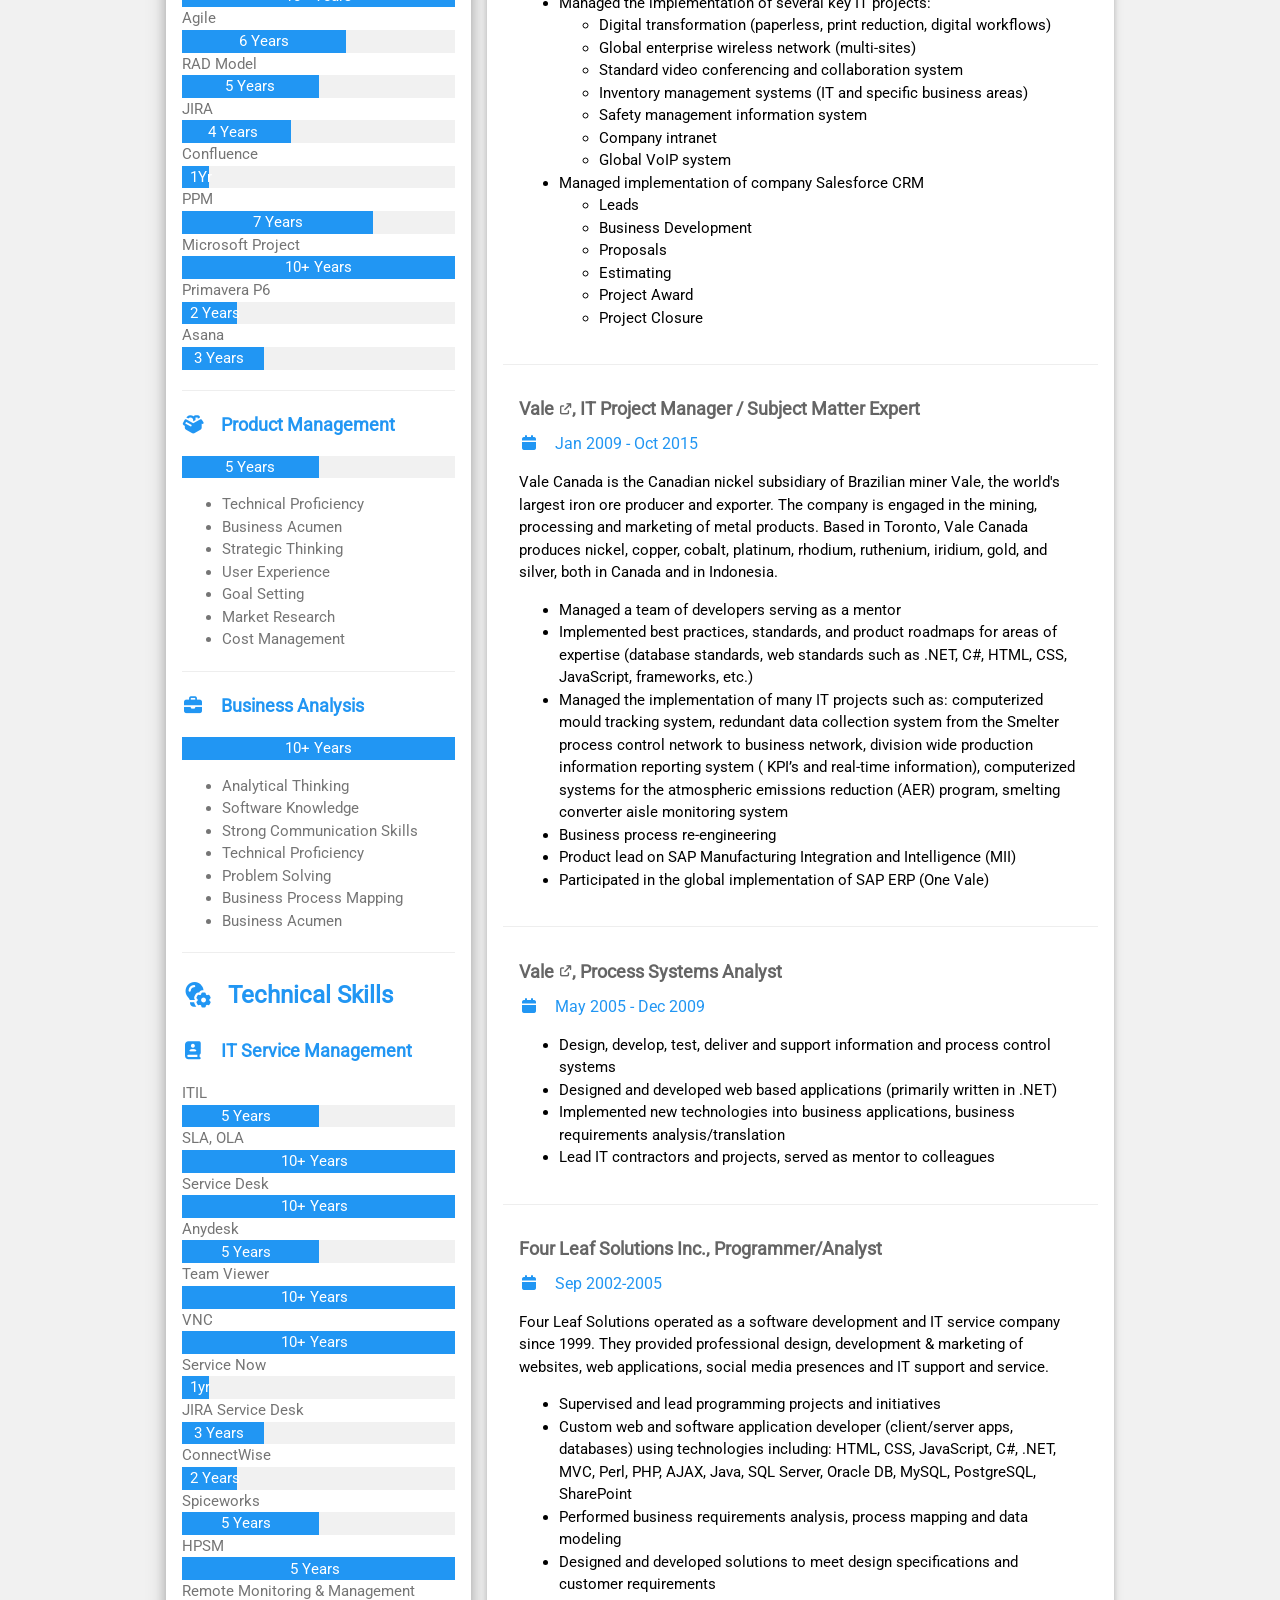
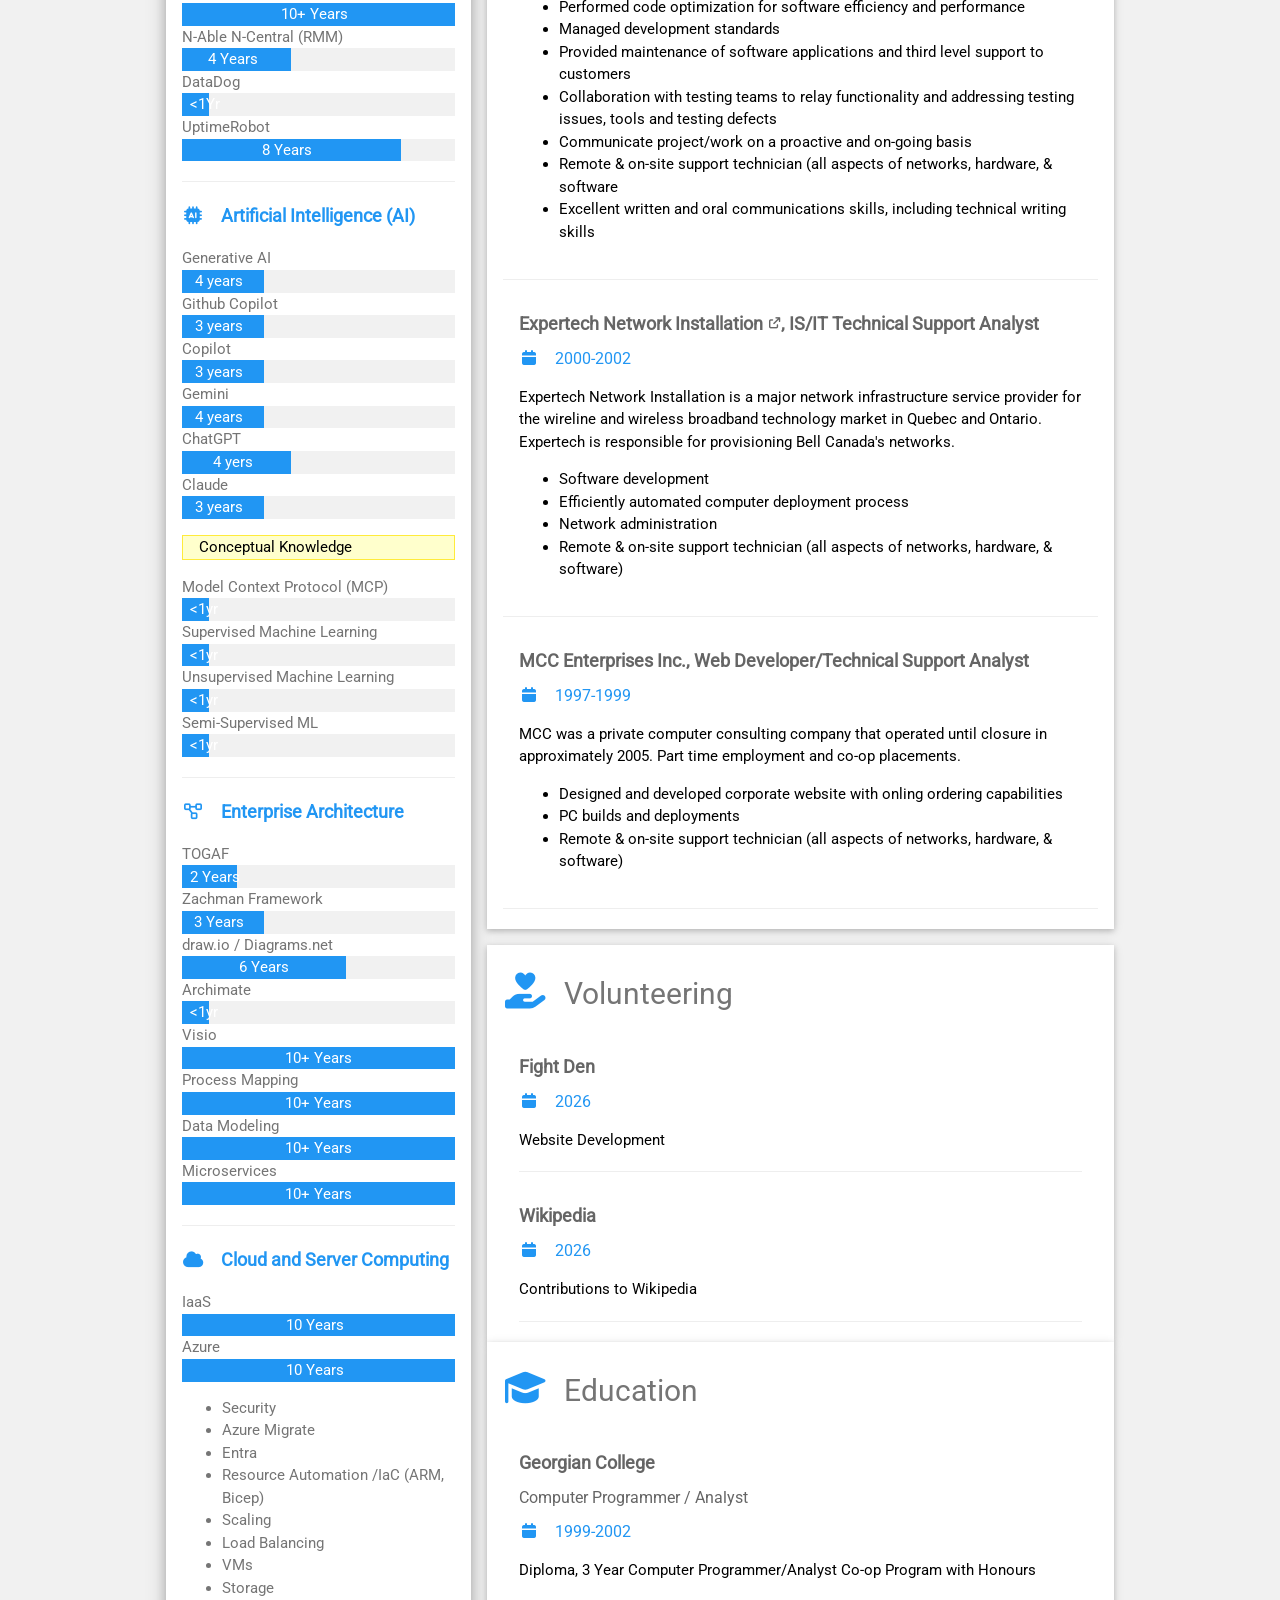
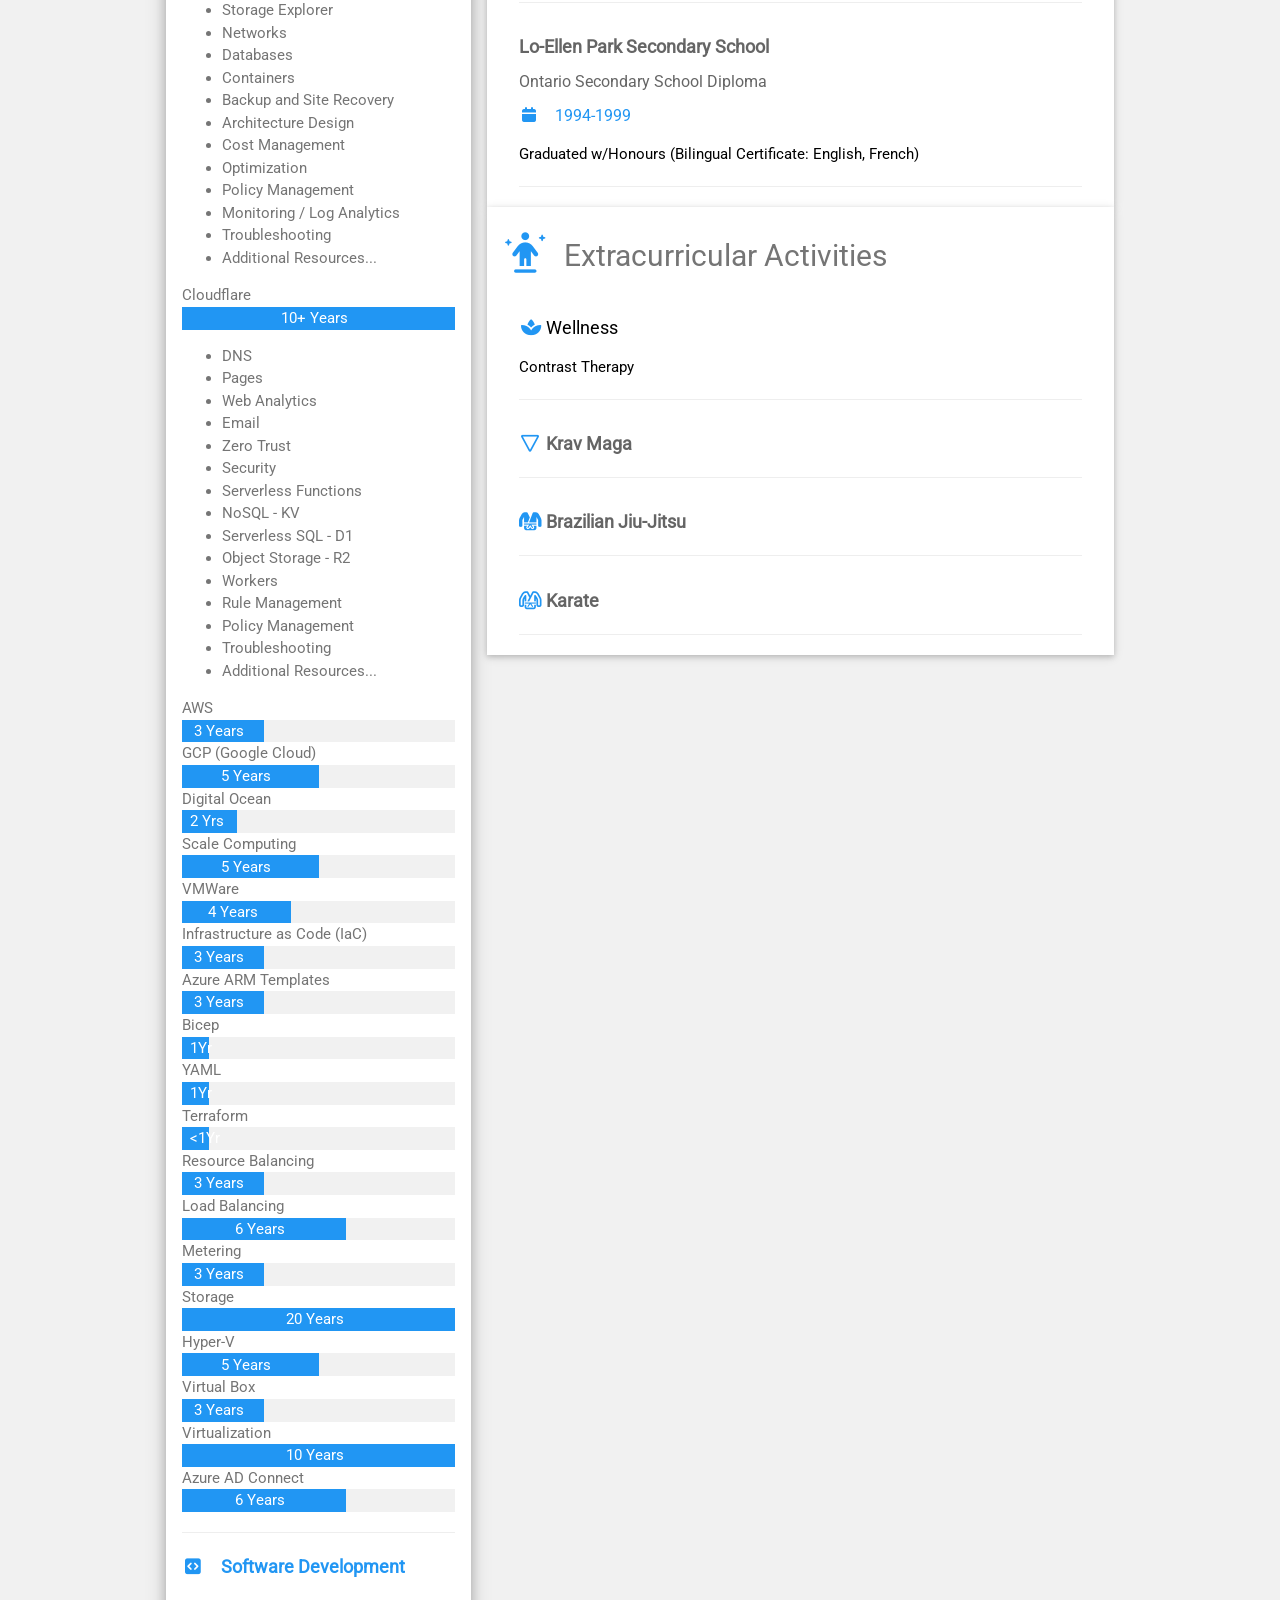
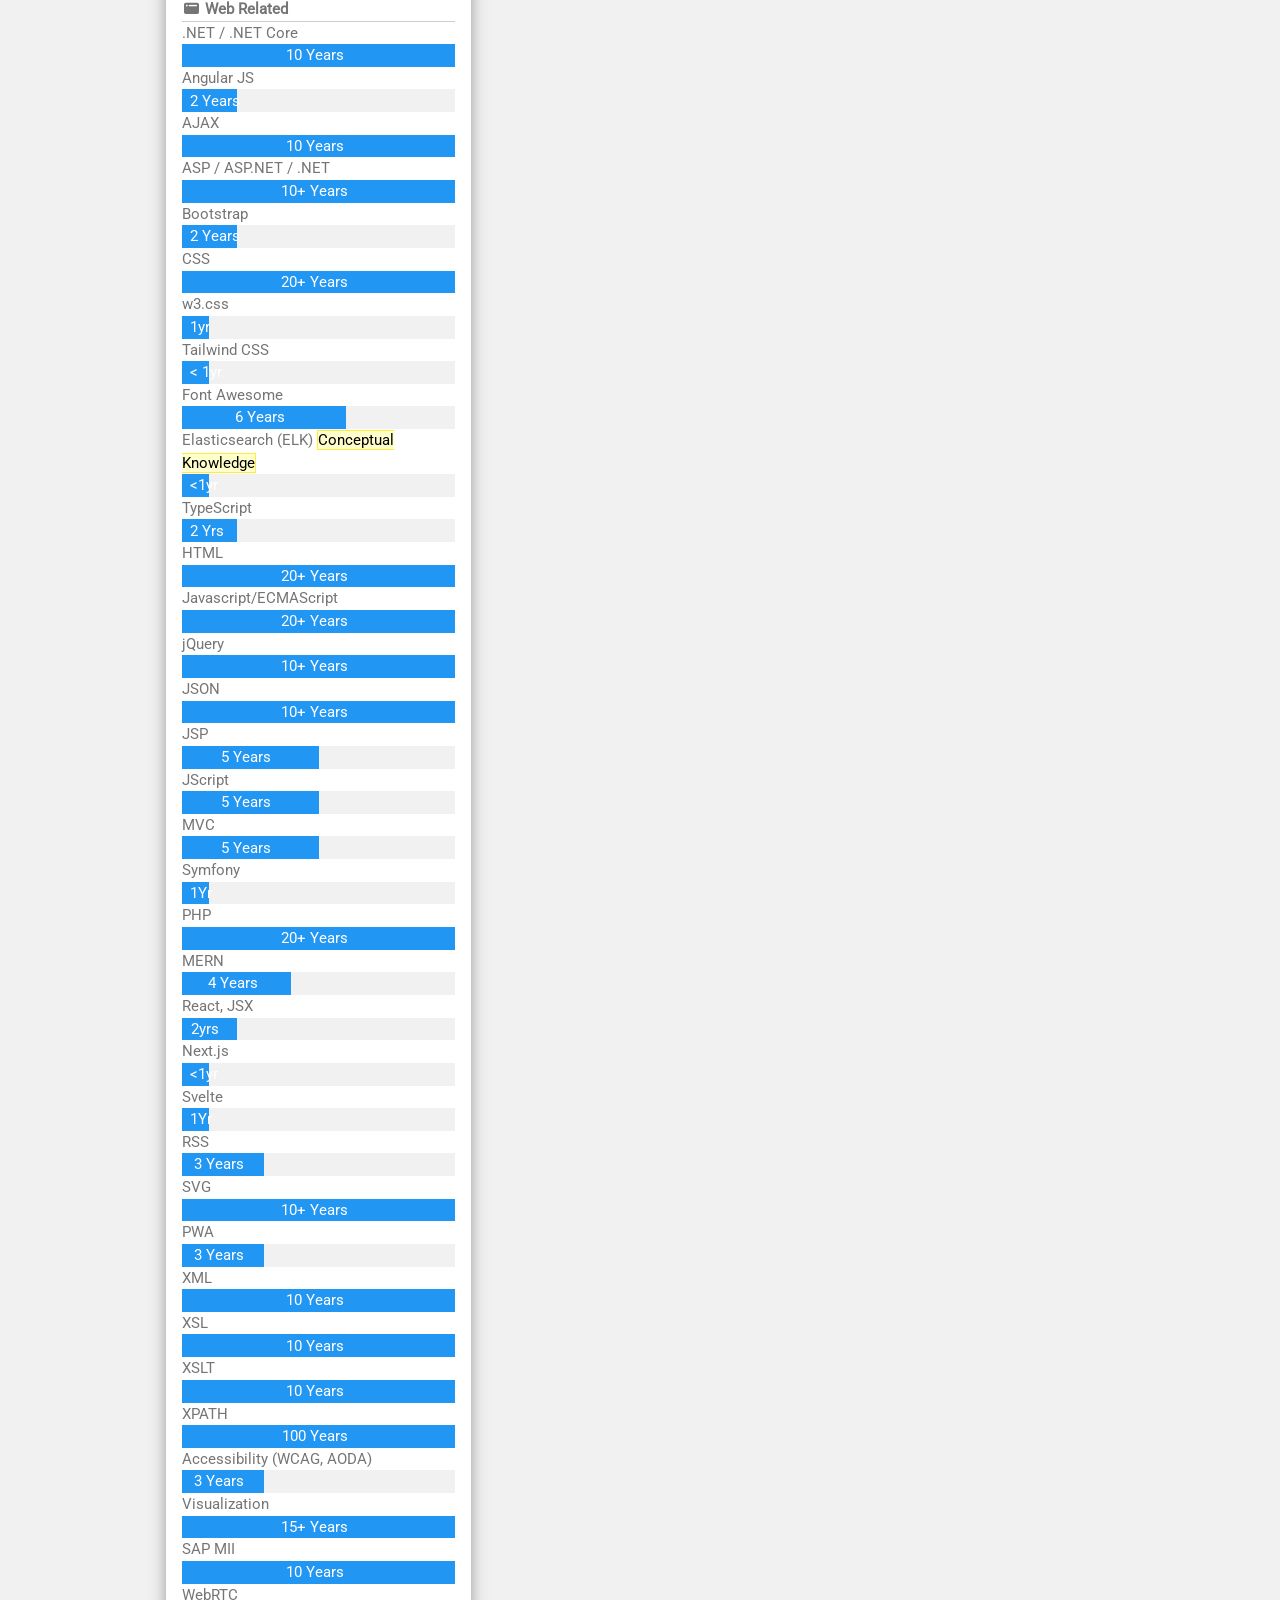
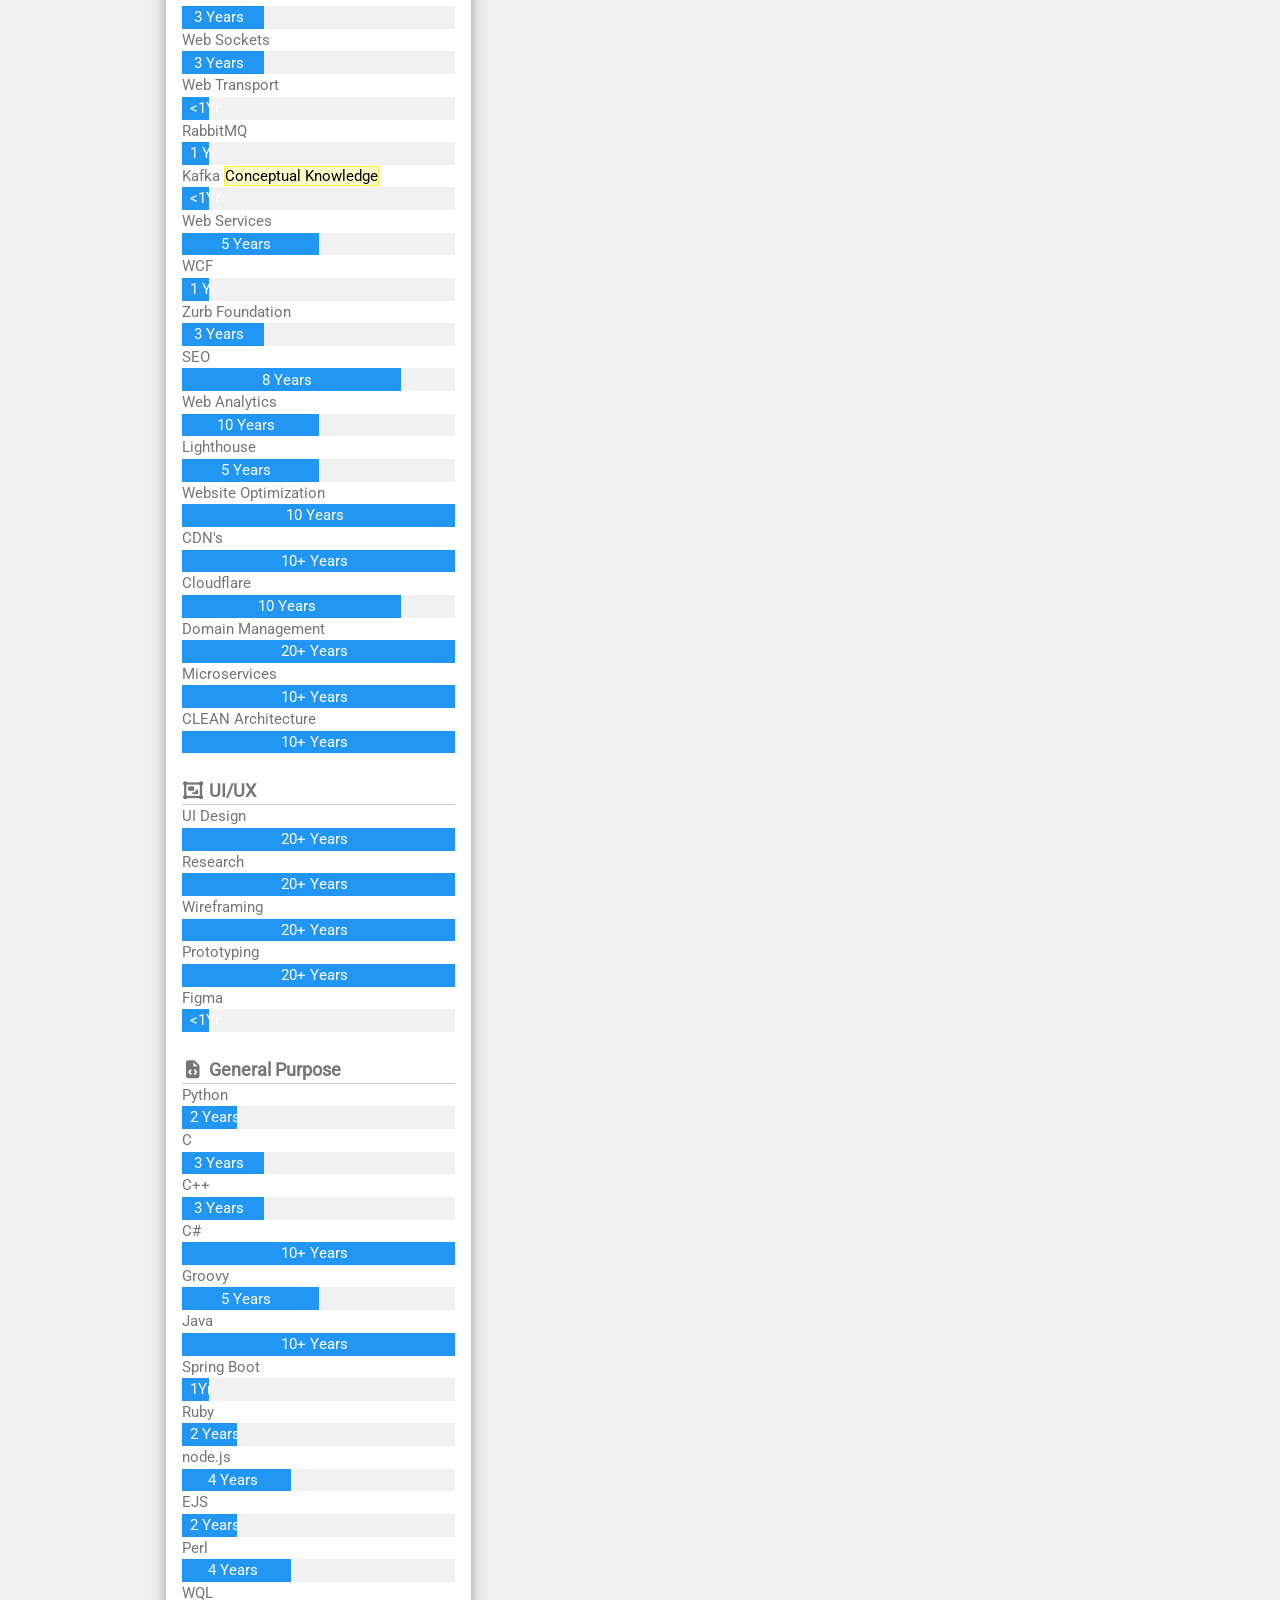
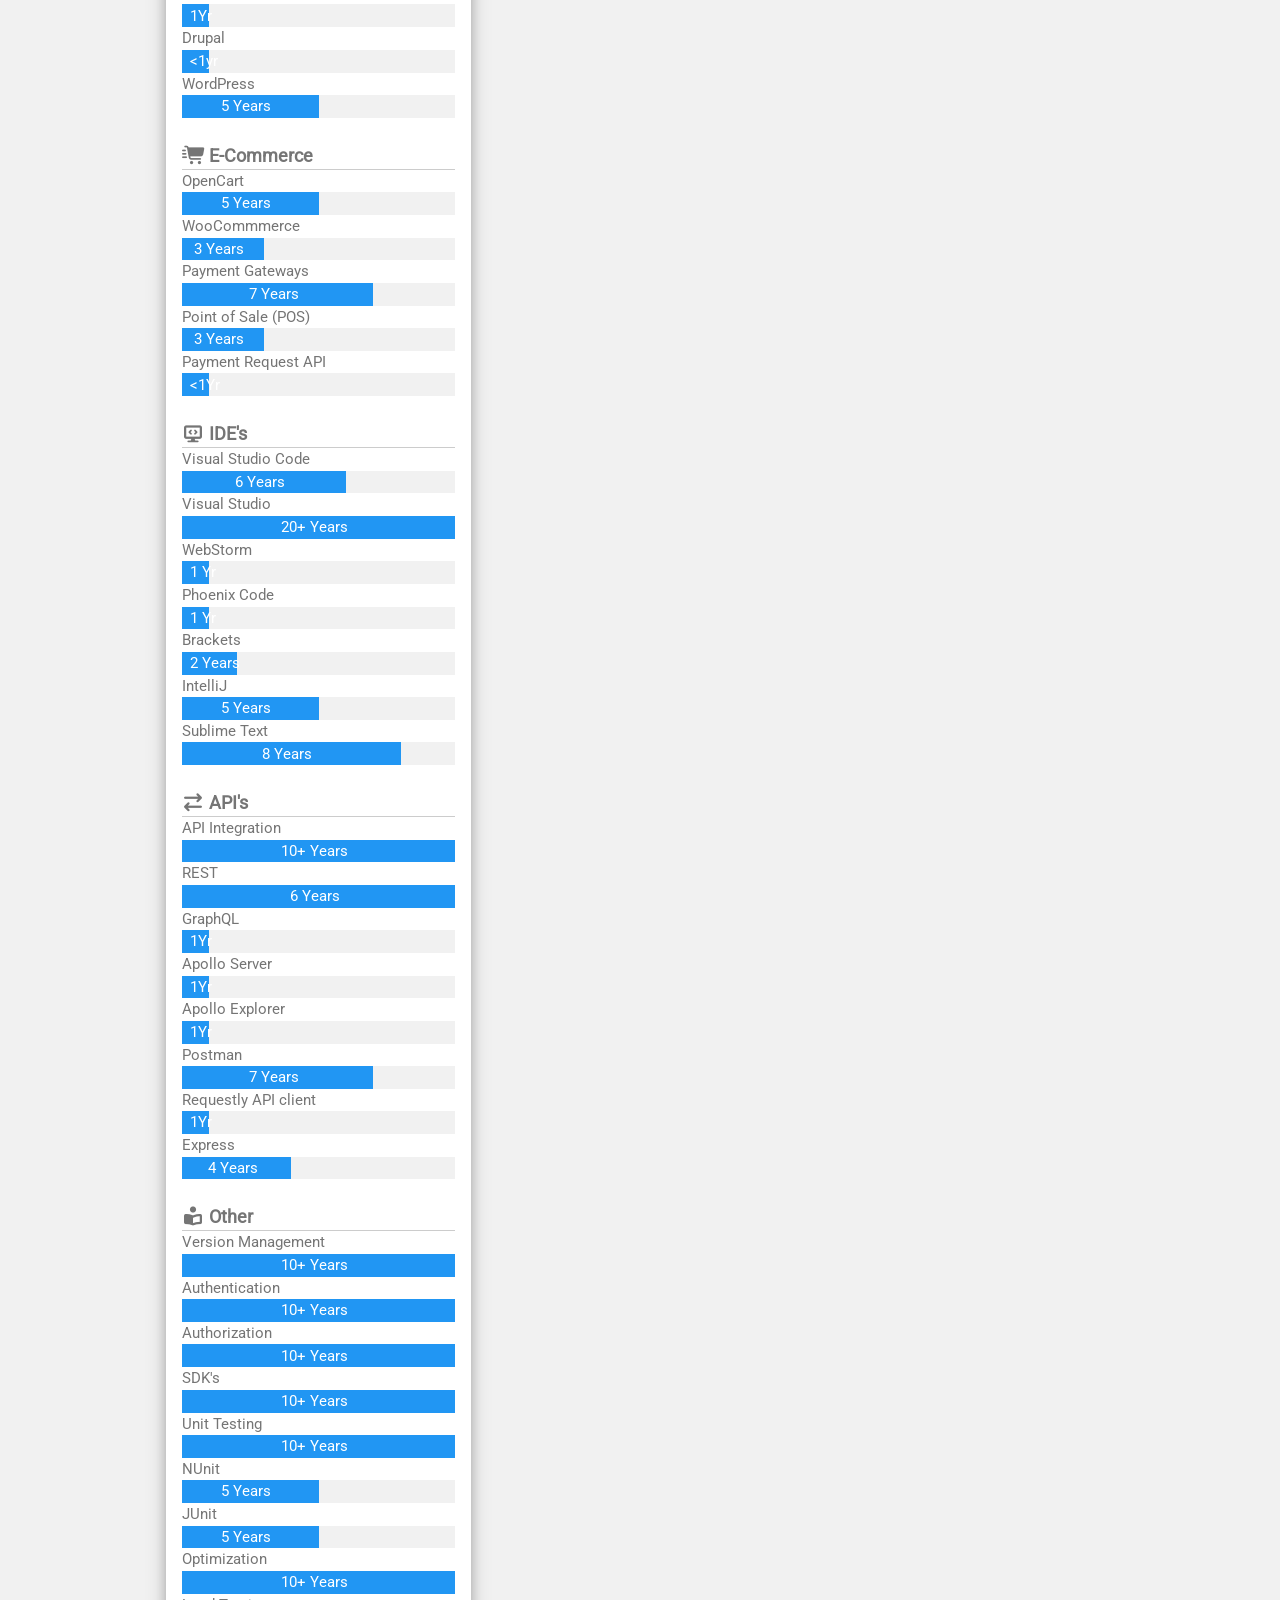
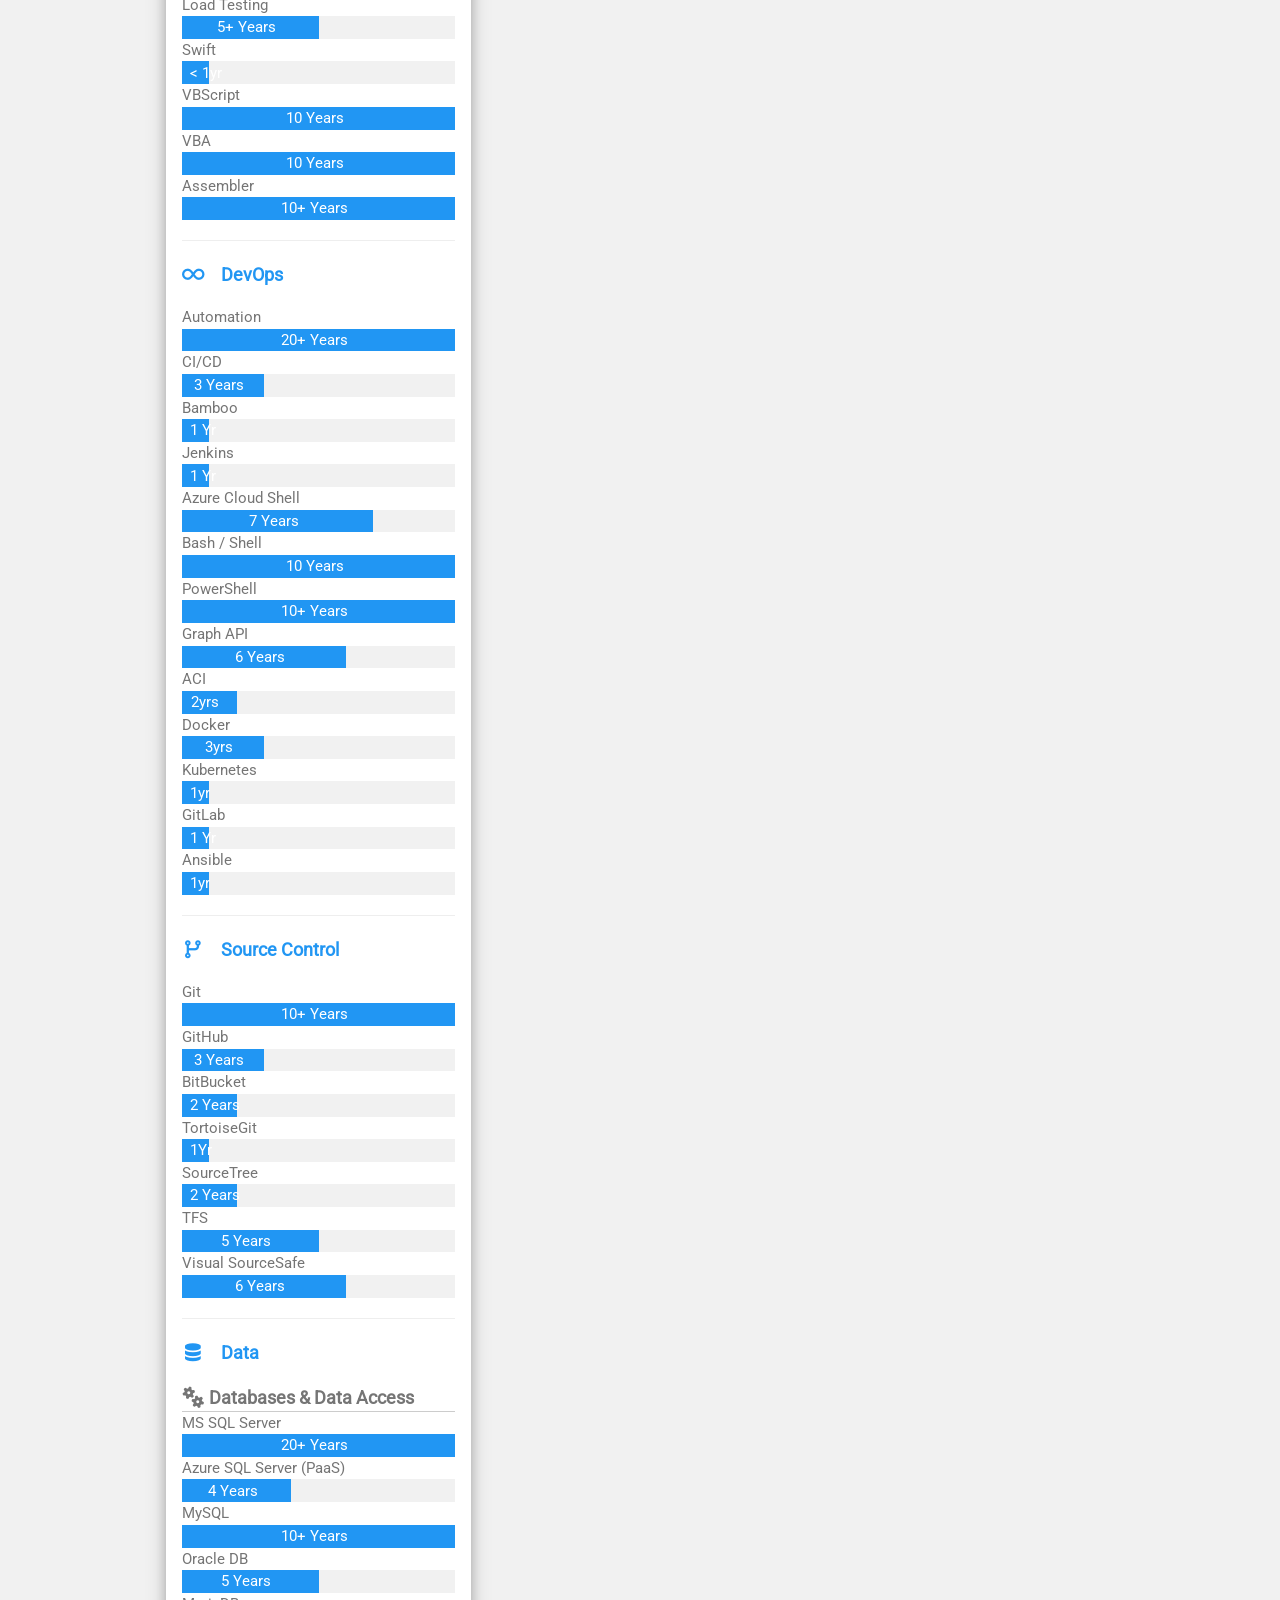
==== commit 8ea577fd: "job update" ====
--- a/index.html
+++ b/index.html
@@ -2292,11 +2292,13 @@
                     <hr>
                 </div>
                 <div class="w3-container">
-                    <h5 class="w3-opacity w3-bold">Confidential, Software Engineer</h5>
+                    <h5 class="w3-opacity w3-bold">Confidential, Senior Software Engineer</h5>
                     <h6 class="w3-text-theme"><i class="fa-solid fa-calendar fa-fw w3-margin-right"></i>2026 - Present</h6>
                     <p>Confidential</p>
                     <ul>
+                        <li>Scrum master</li>
                         <li>Software development</li>
+                        <li>Hosting</li>
                     </ul>
                     <hr>
                 </div>
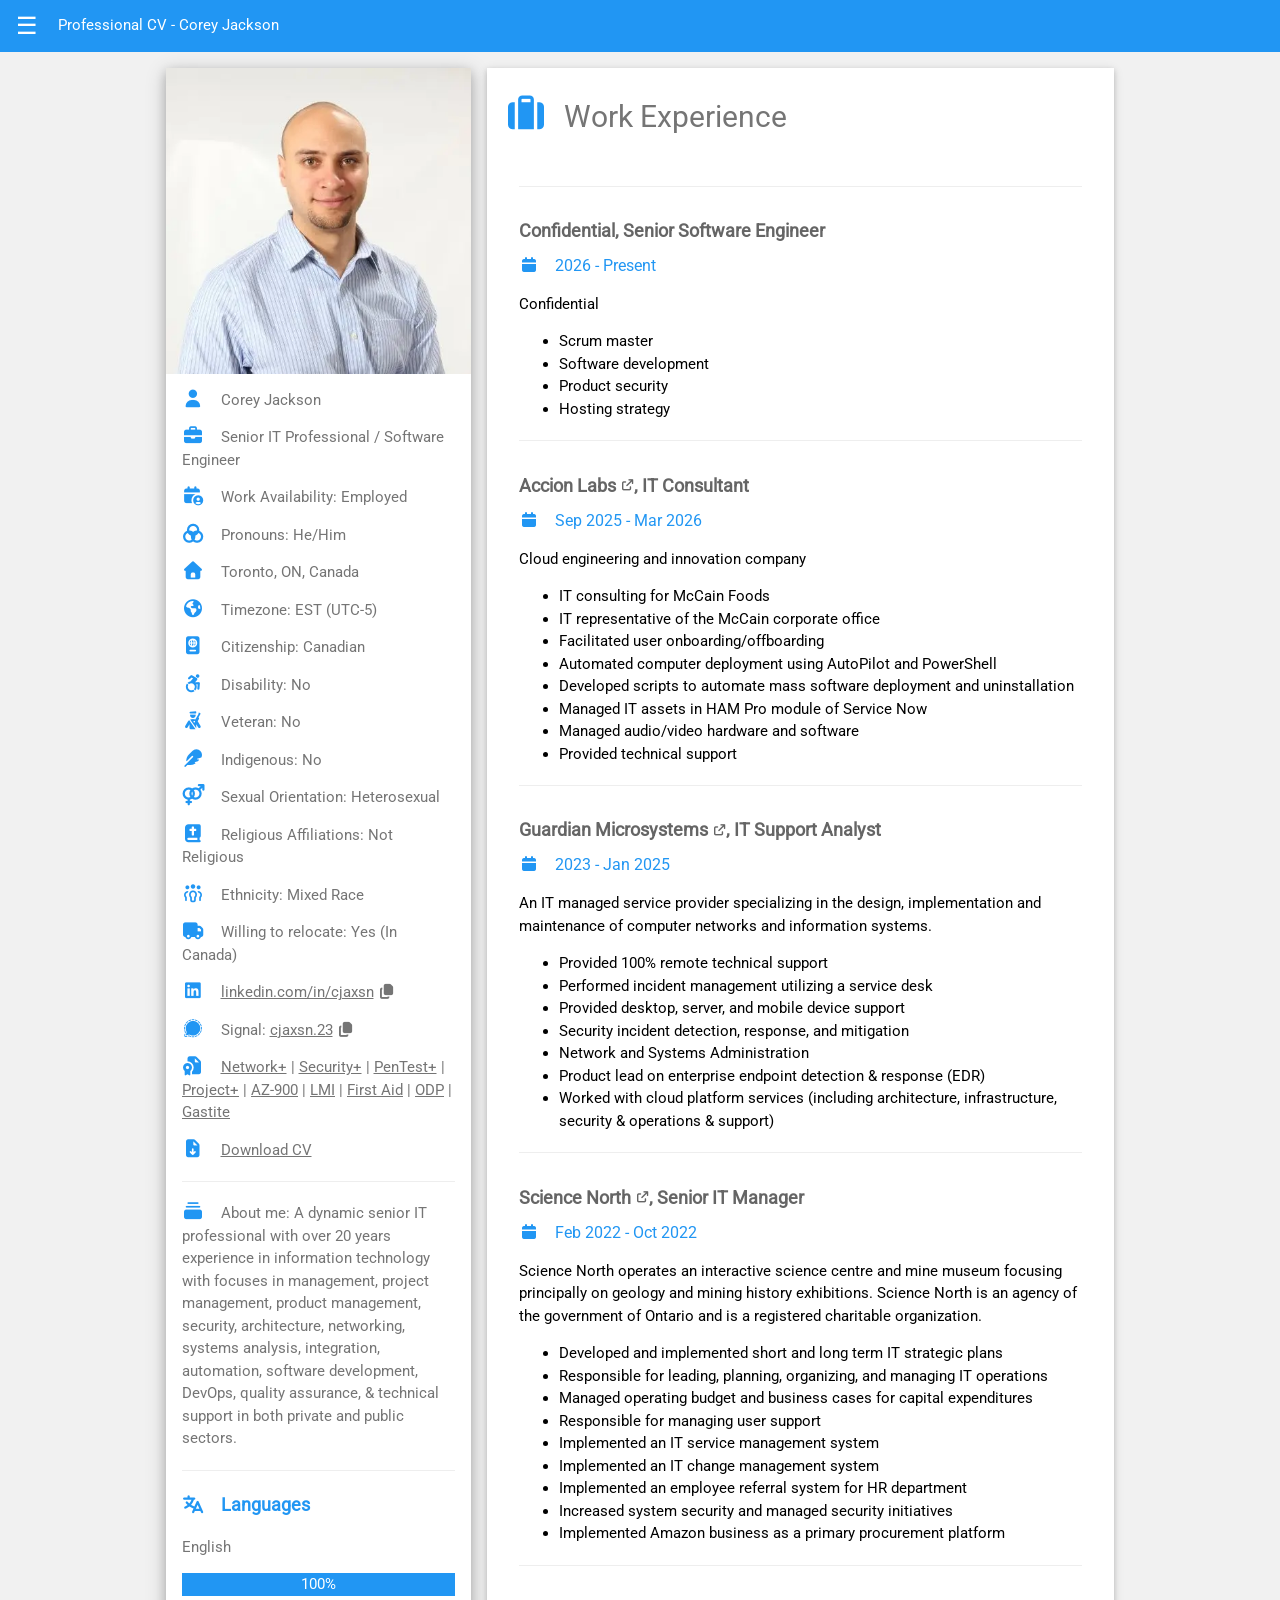
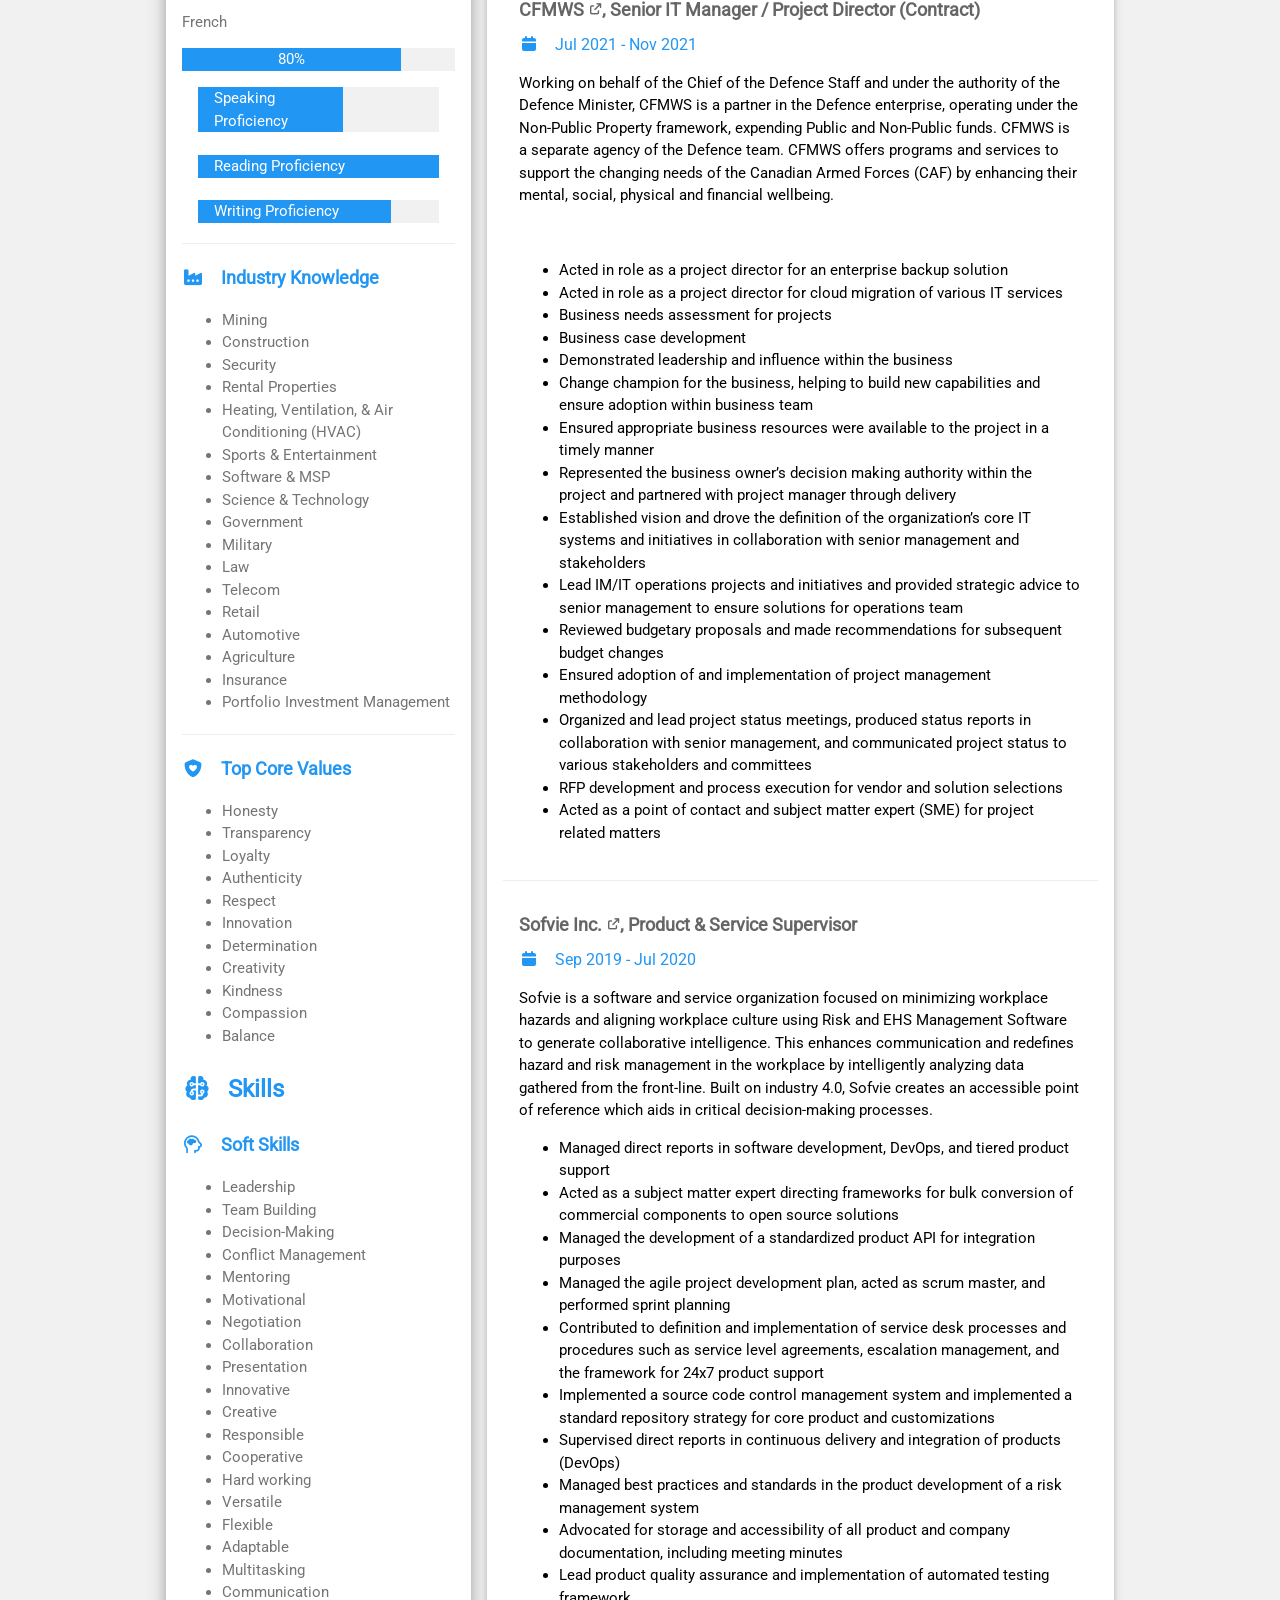
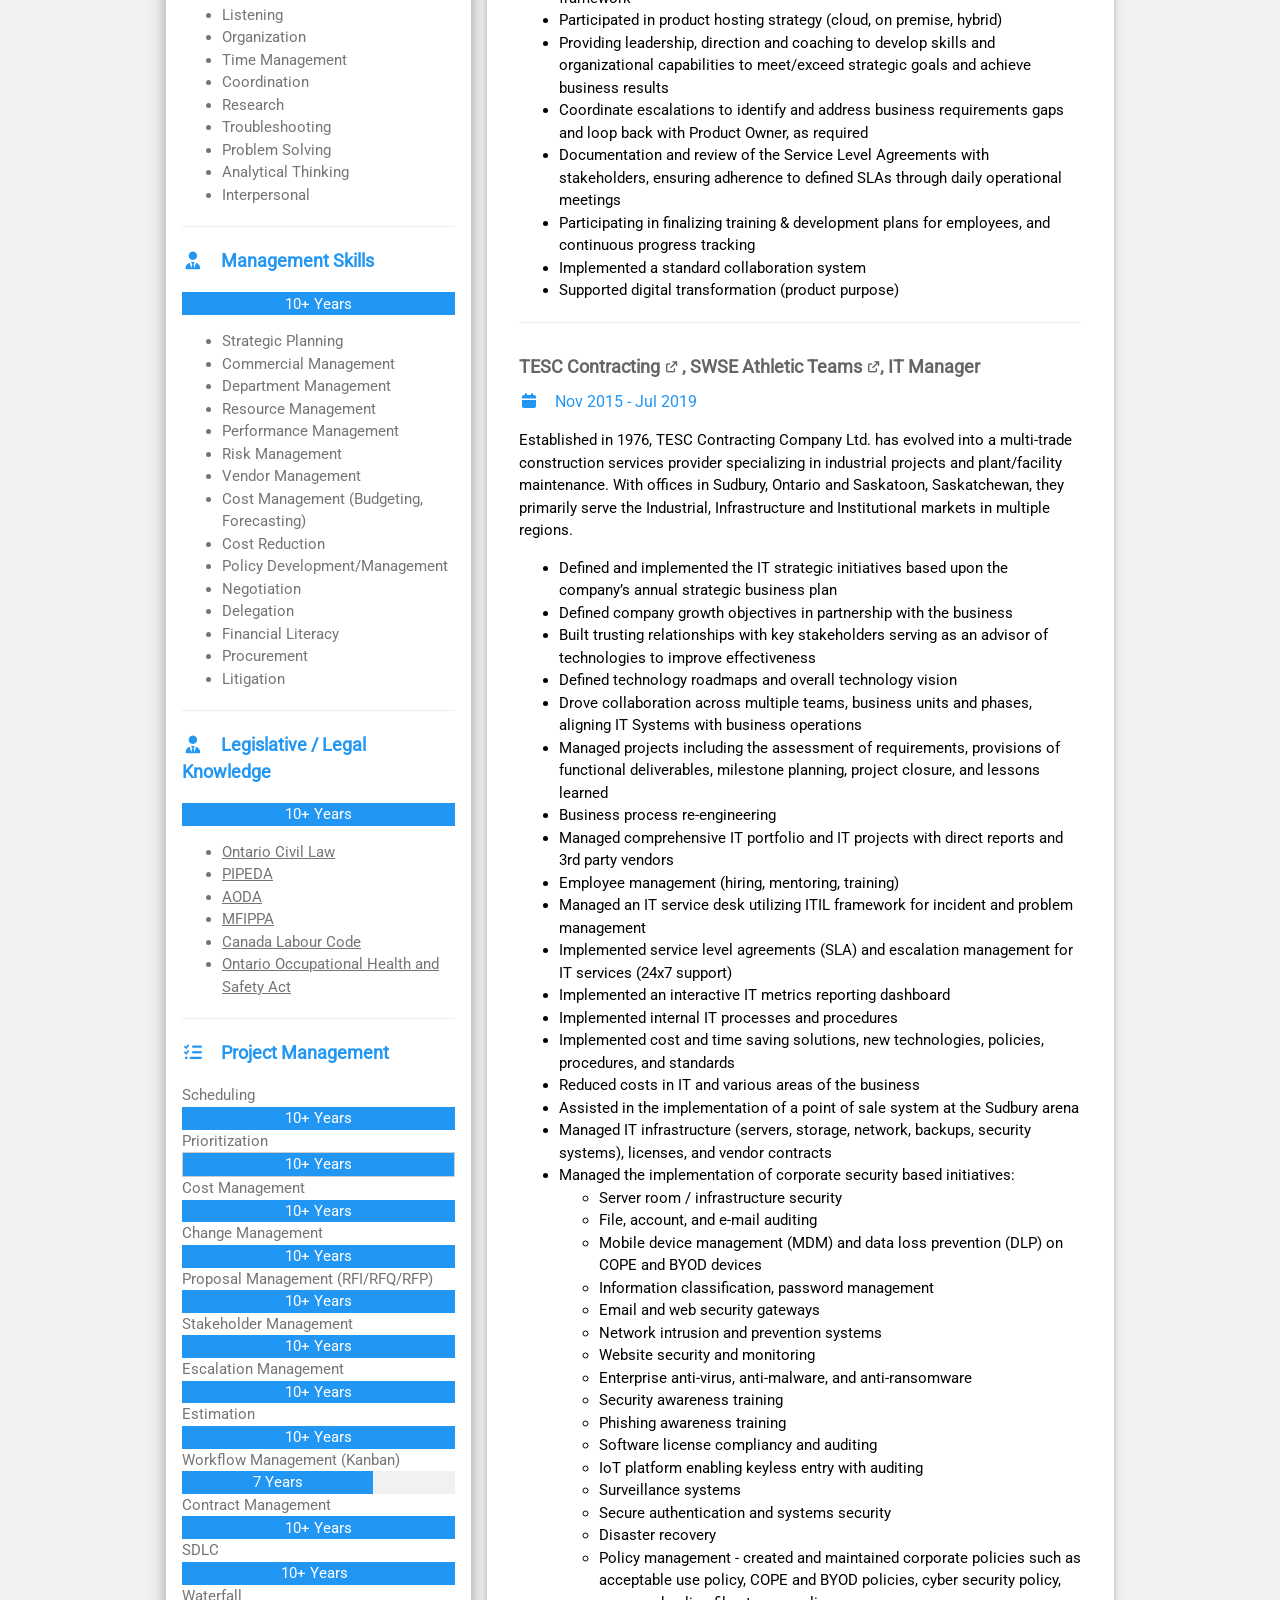
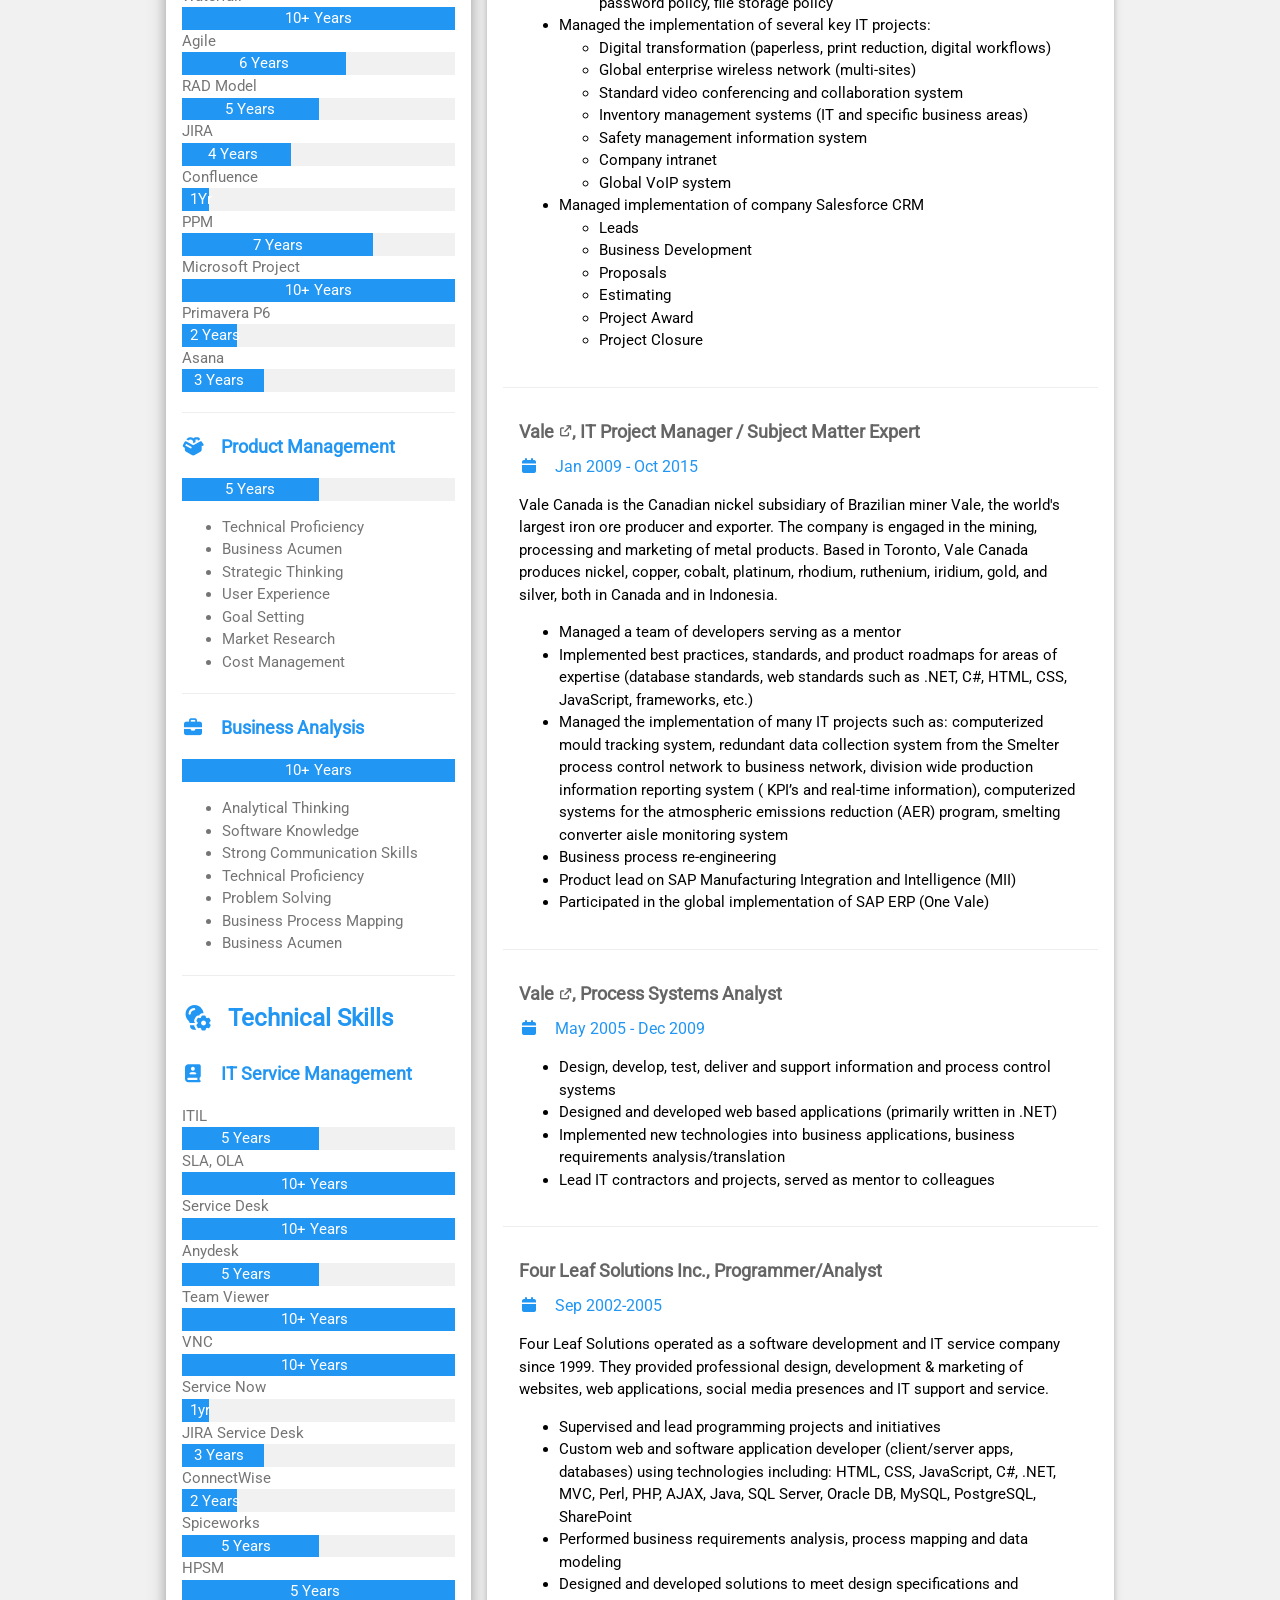
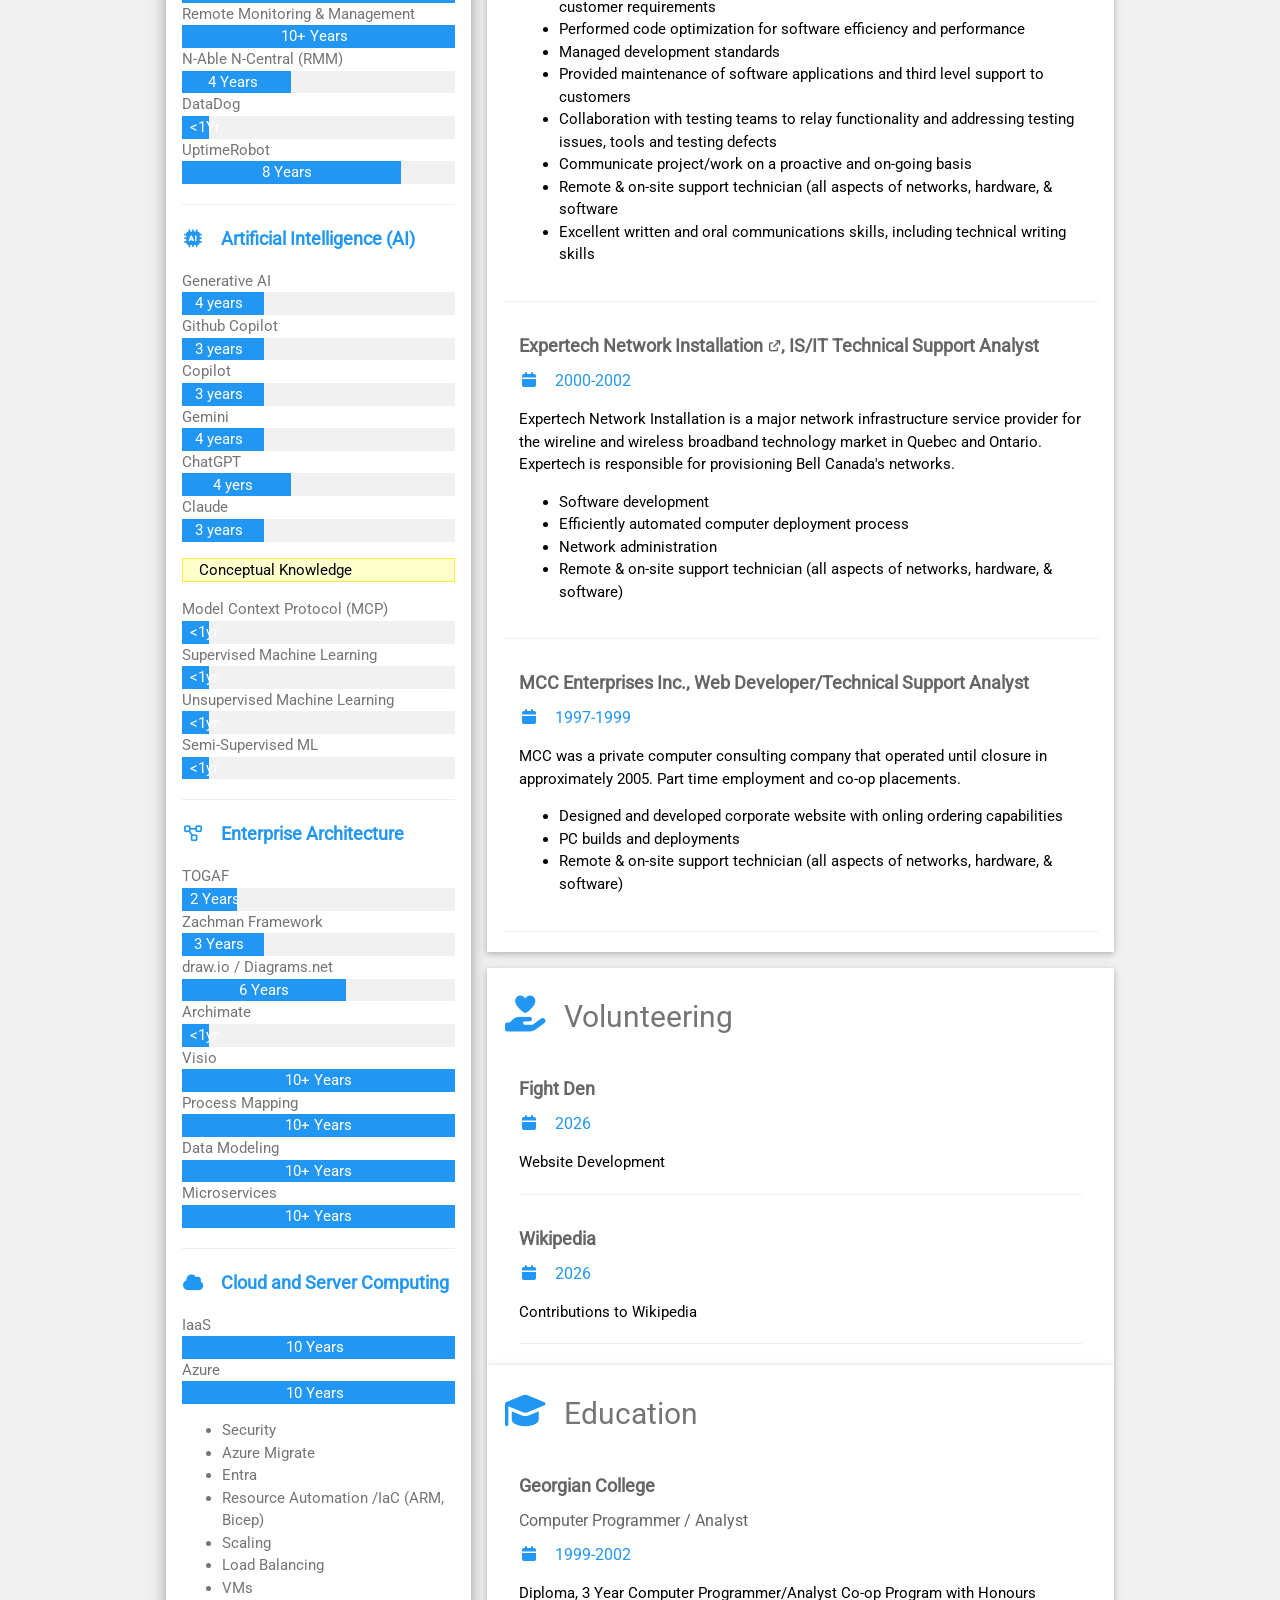
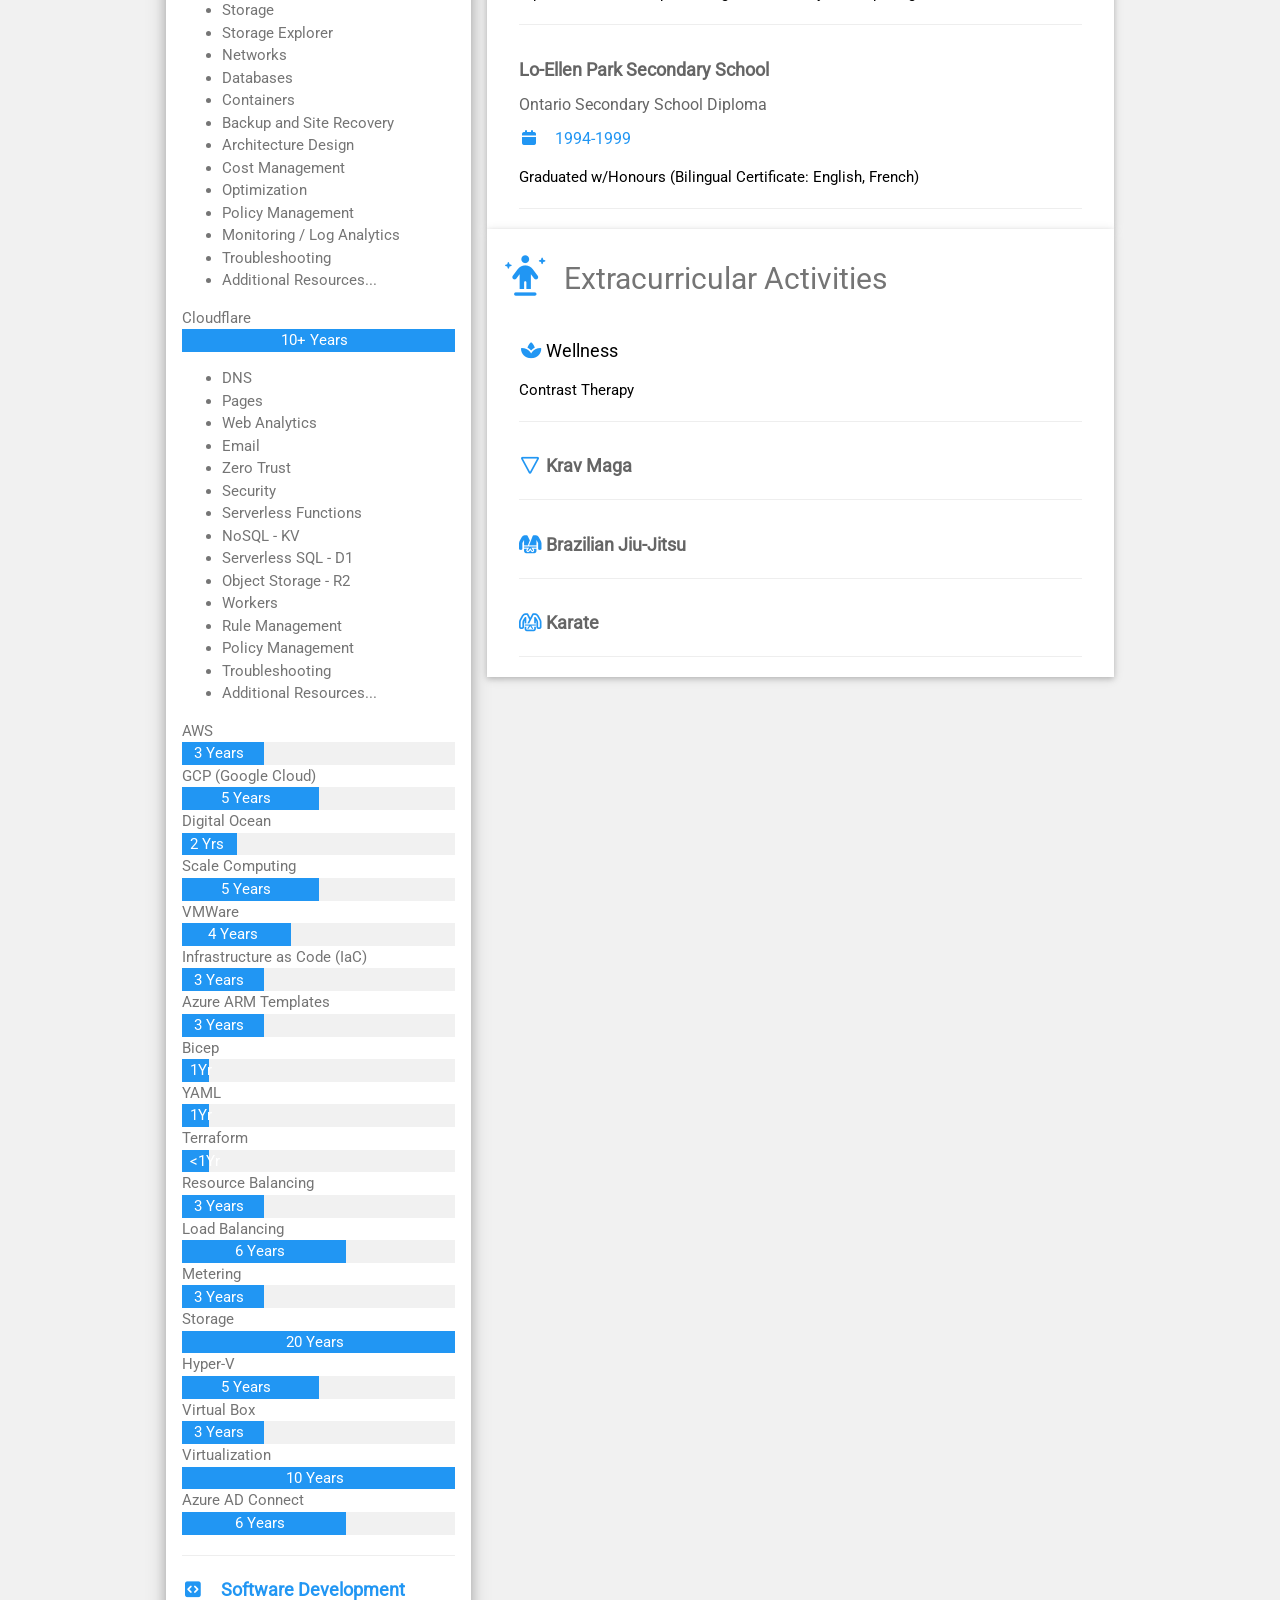
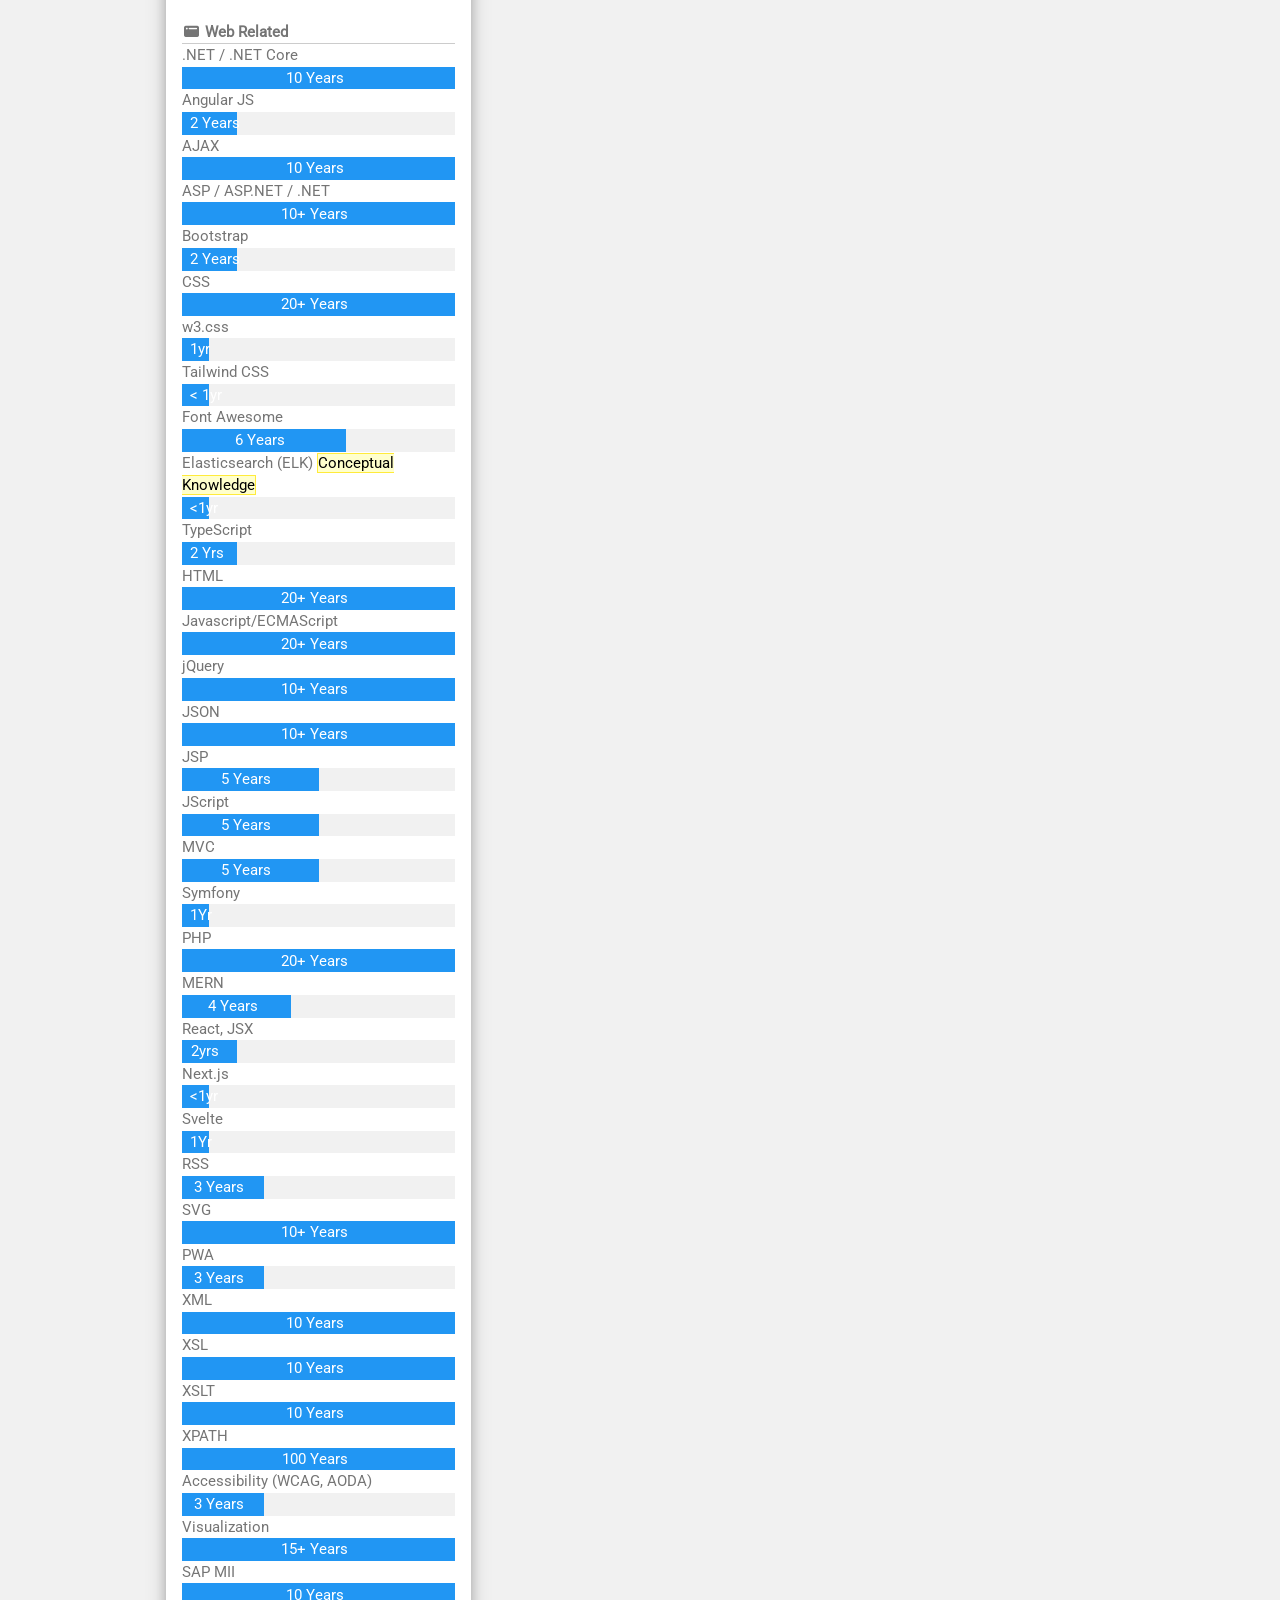
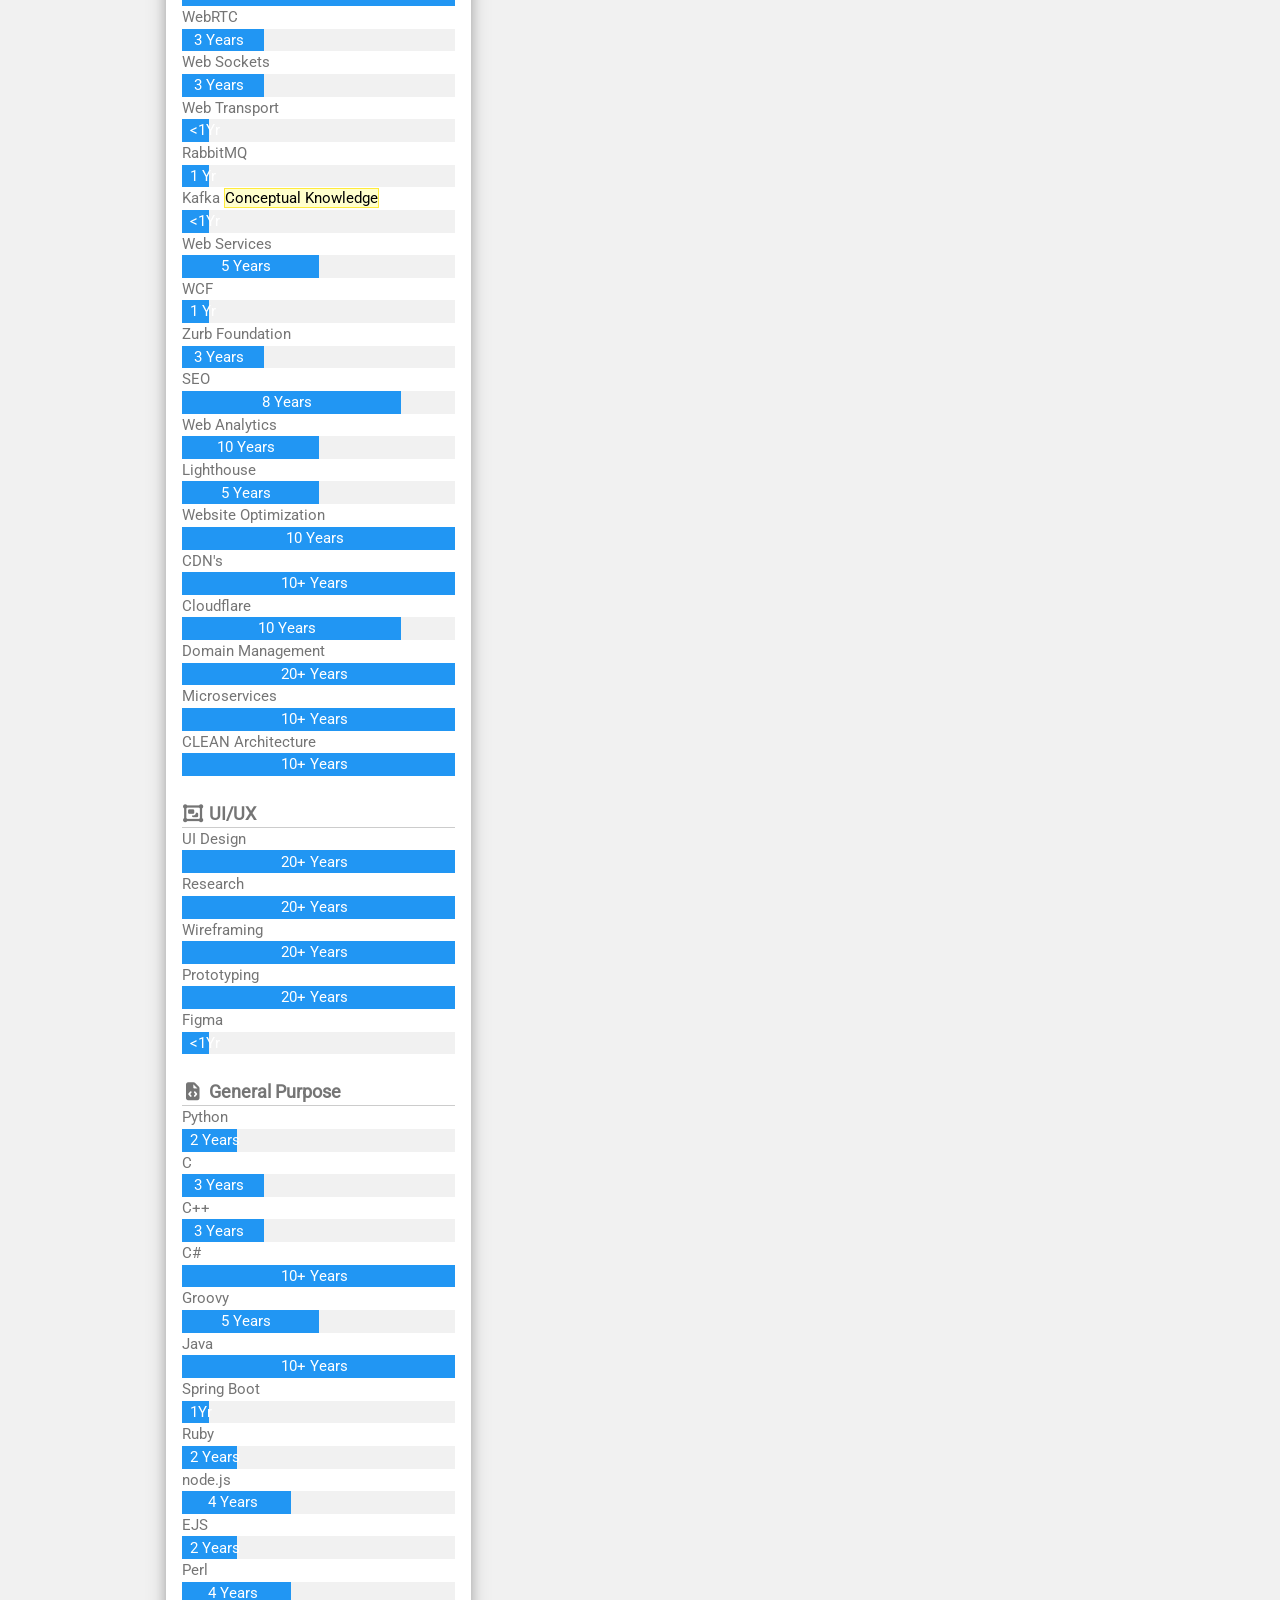
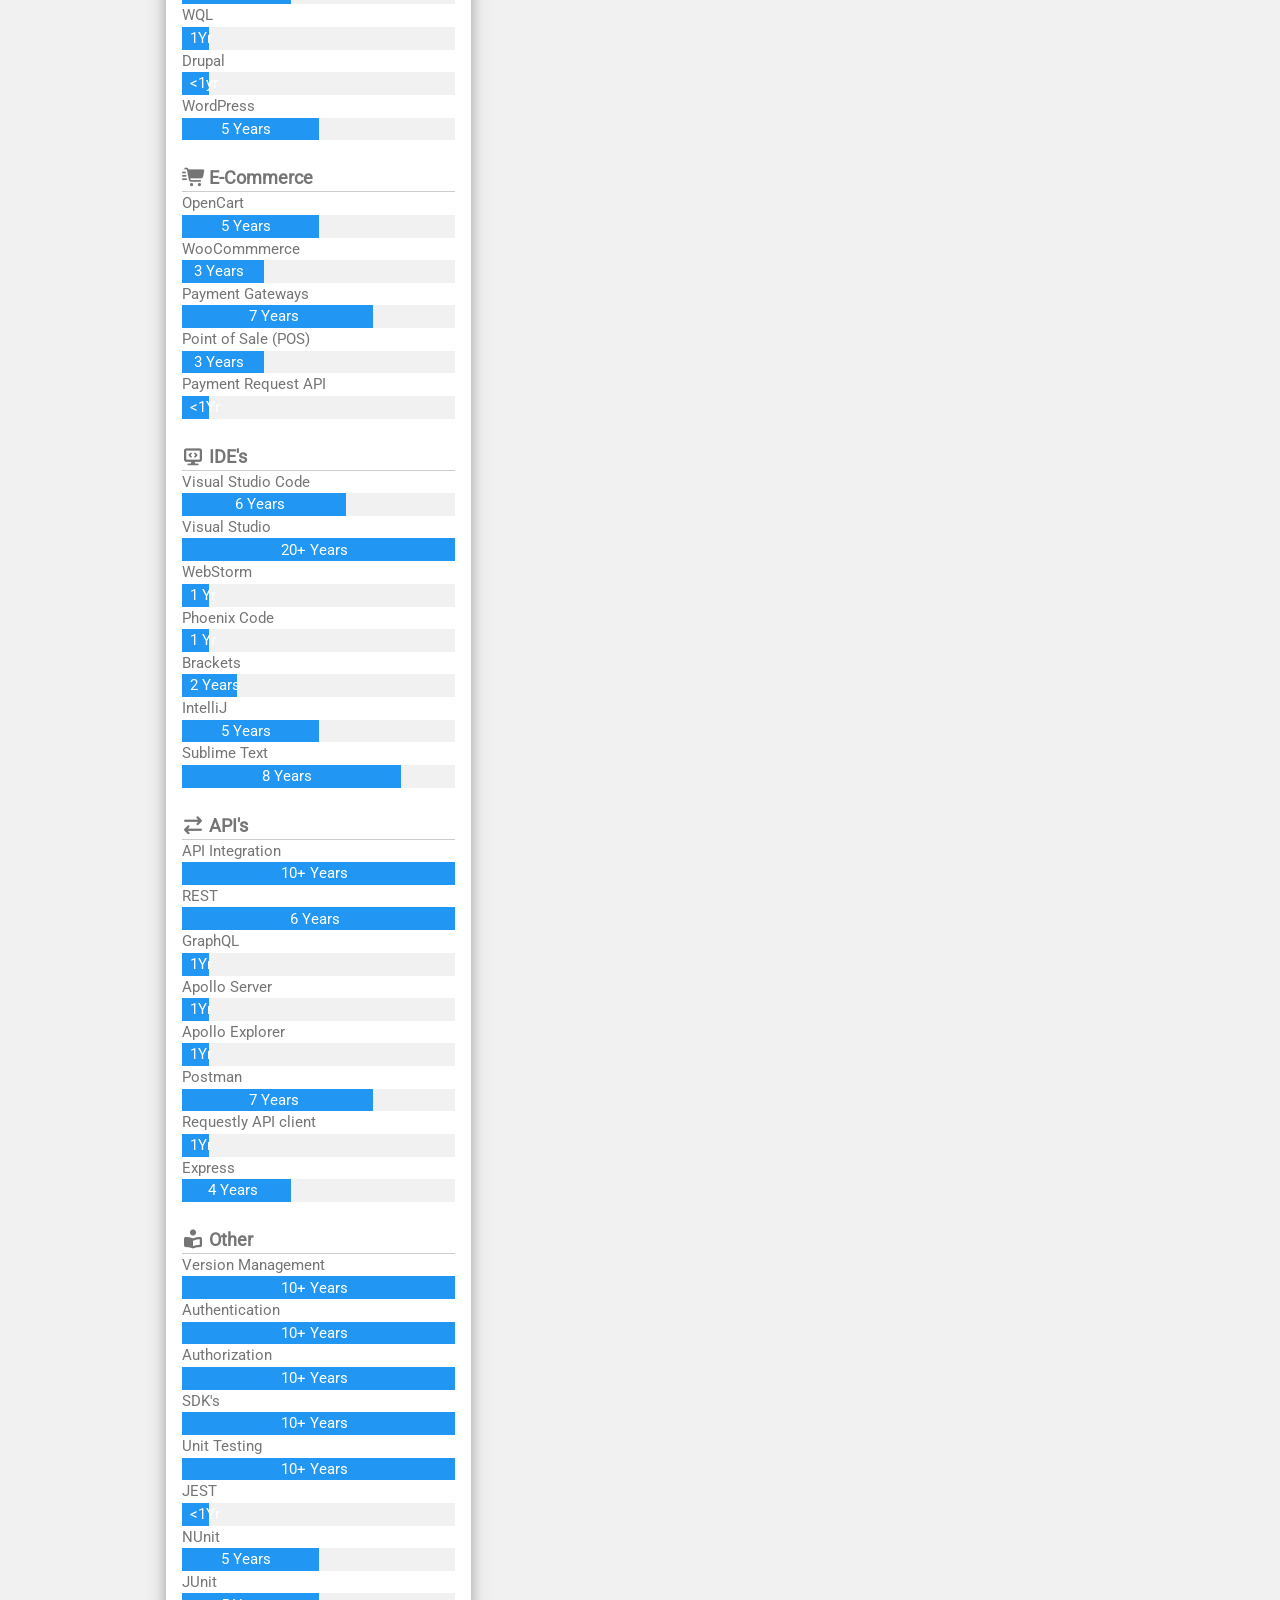
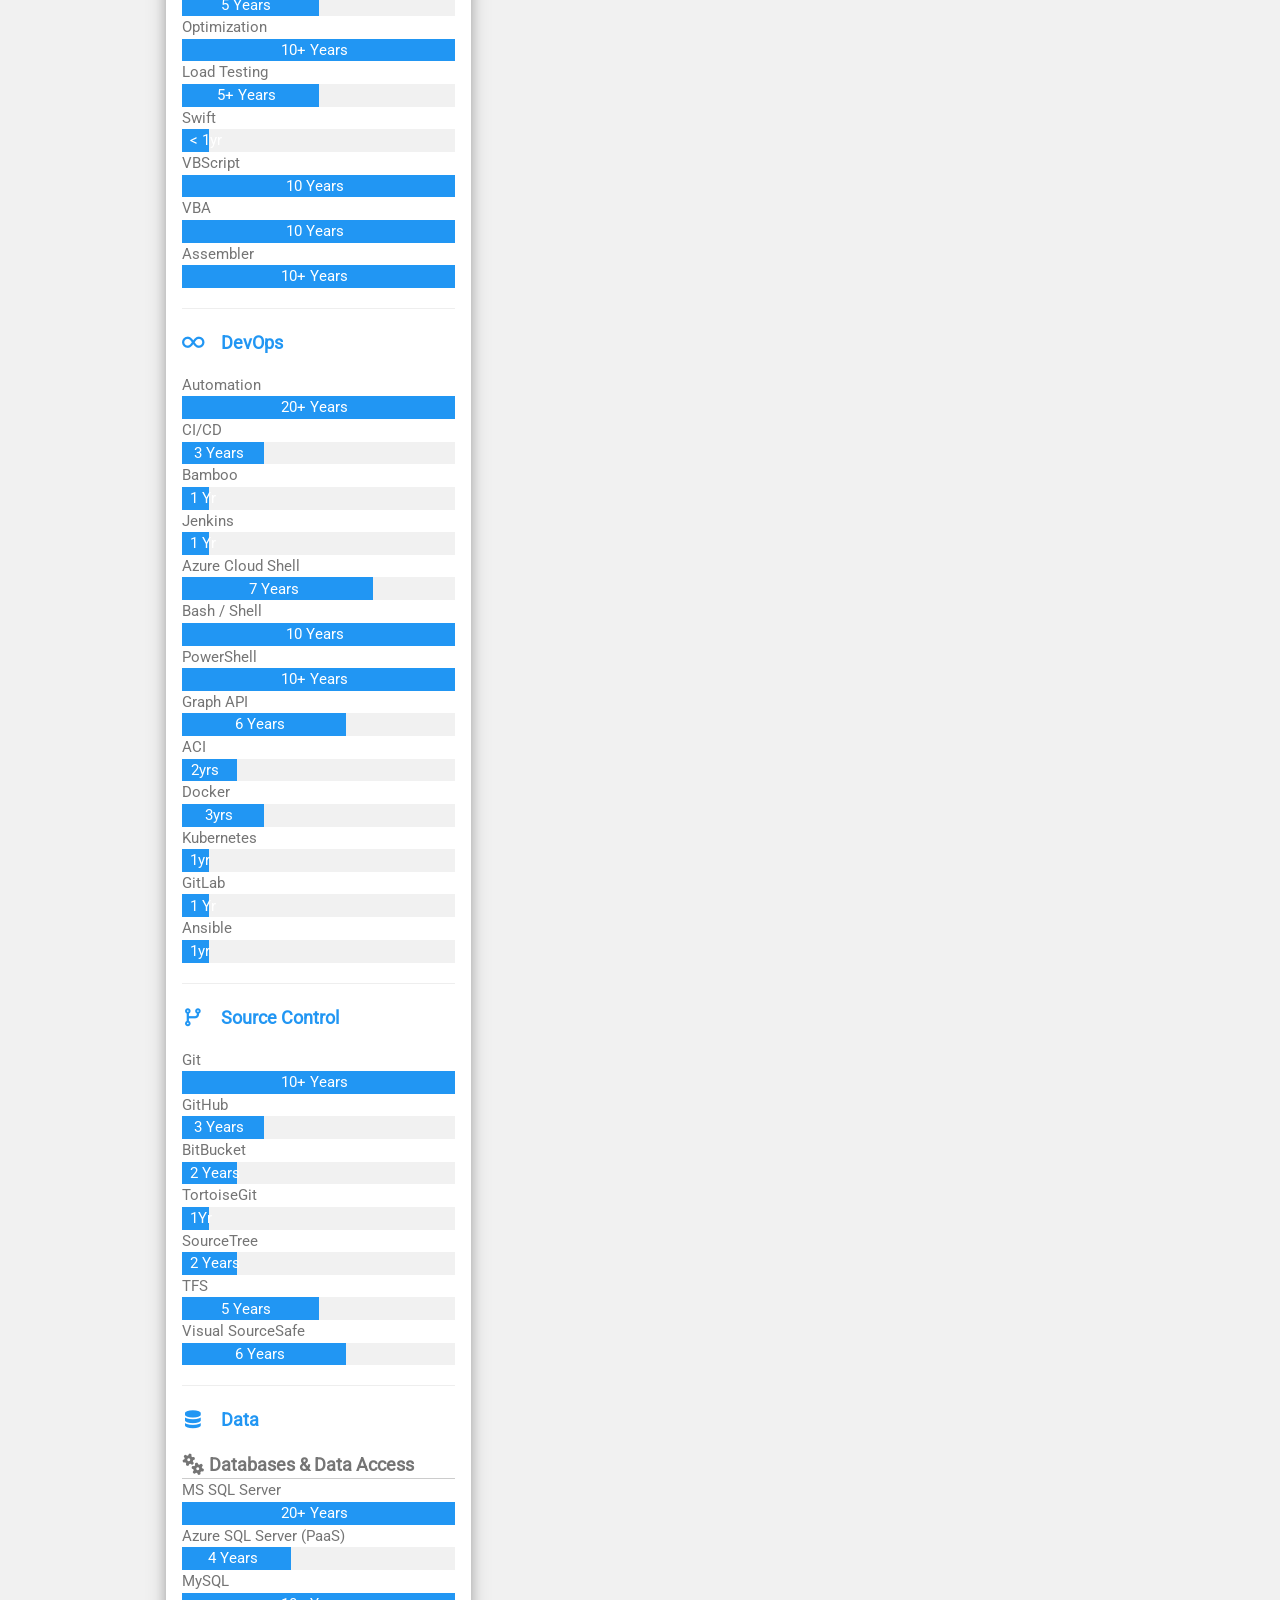
==== commit 6bebd897: "Insurance Knowledge" ====
--- a/index.html
+++ b/index.html
@@ -221,6 +221,7 @@
                         <li>Retail</li>
                         <li>Automotive</li>
                         <li>Agriculture</li>
+                        <li>Insurance</li>
                         <li>Portfolio Investment Management</li>
                     </ul>
                     <hr>
@@ -1077,6 +1078,10 @@
                     <div class="skill">Unit Testing</div>
                     <div class="w3-light-grey">
                         <div class="w3-container w3-theme w3-center nowrap" style="width:100%">10+ Years</div>
+                    </div>
+                    <div class="skill">JEST</div>
+                    <div class="w3-light-grey">
+                        <div class="w3-container w3-theme w3-center nowrap" style="width:10%">&lt;1Yr</div>
                     </div>
                     <div class="skill">NUnit</div>
                     <div class="w3-light-grey">
@@ -2298,7 +2303,8 @@
                     <ul>
                         <li>Scrum master</li>
                         <li>Software development</li>
-                        <li>Hosting</li>
+                        <li>Product security</li>
+                        <li>Hosting strategy</li>
                     </ul>
                     <hr>
                 </div>
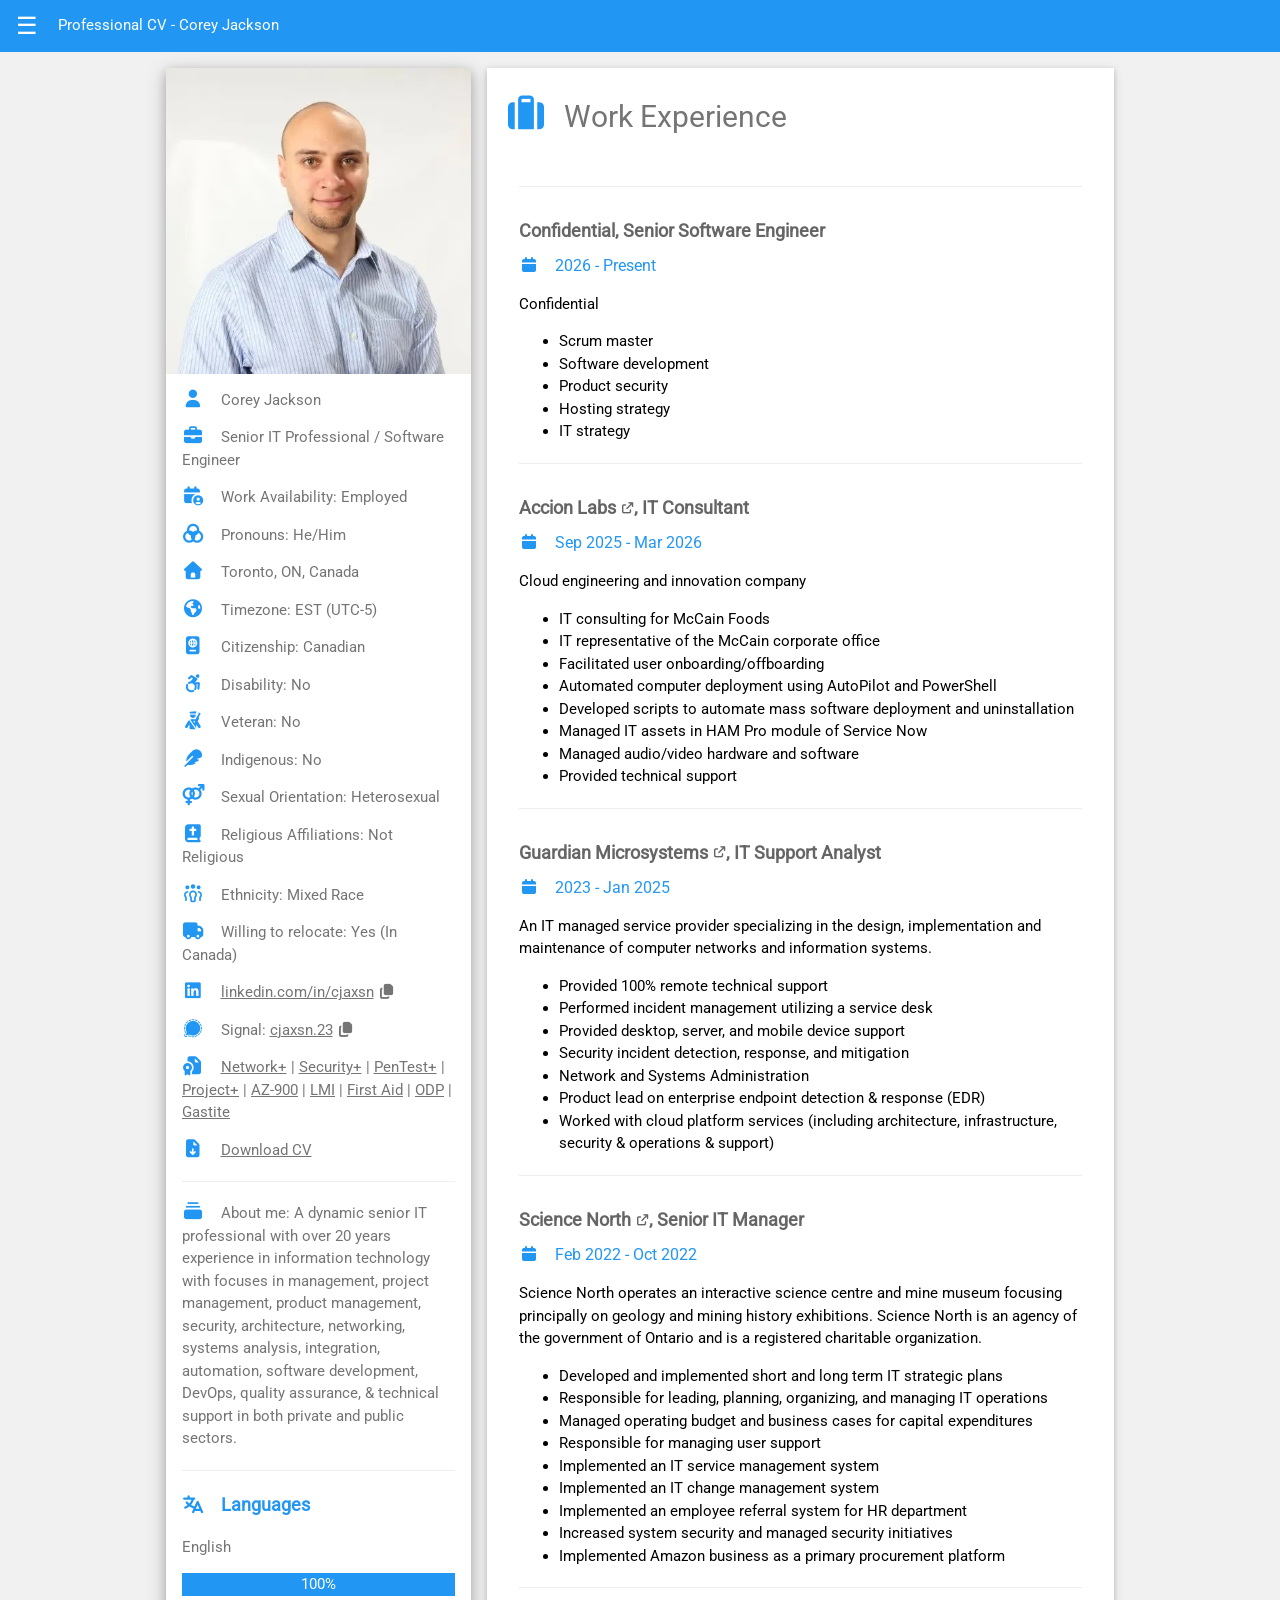
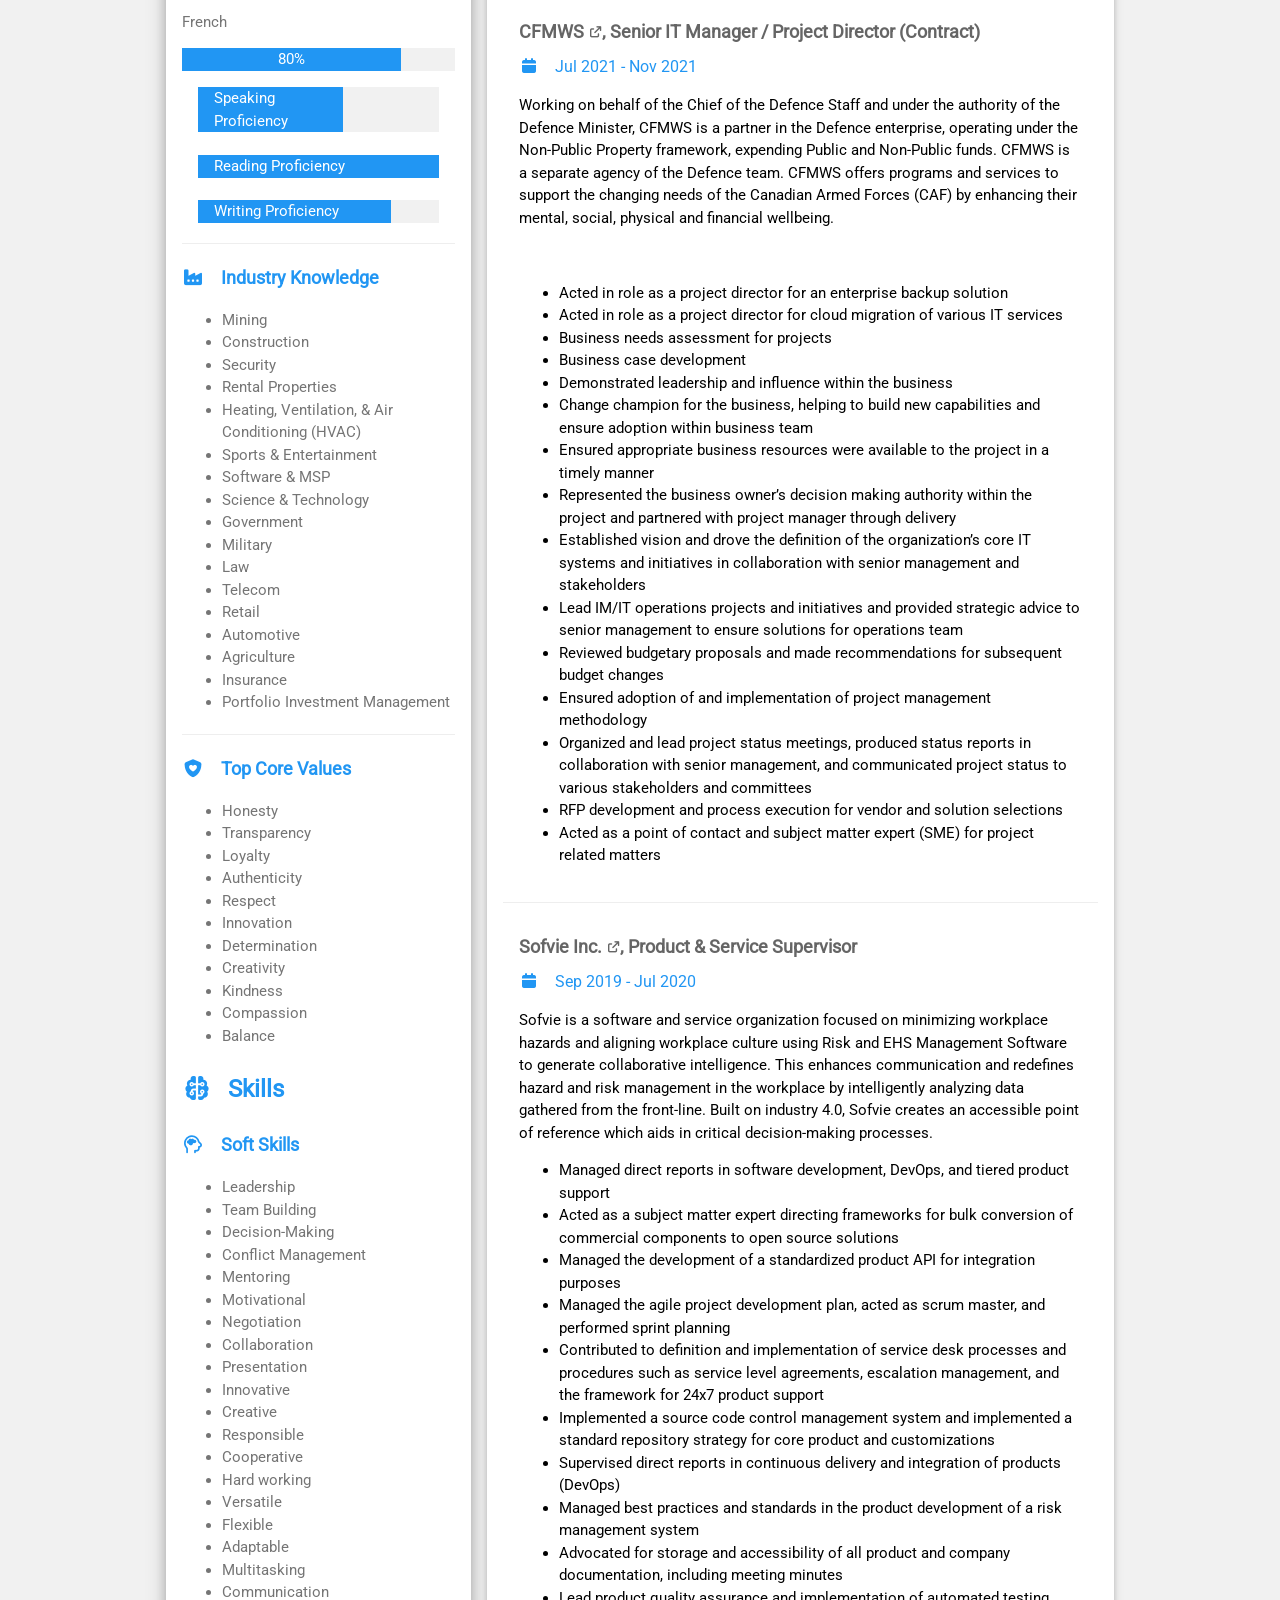
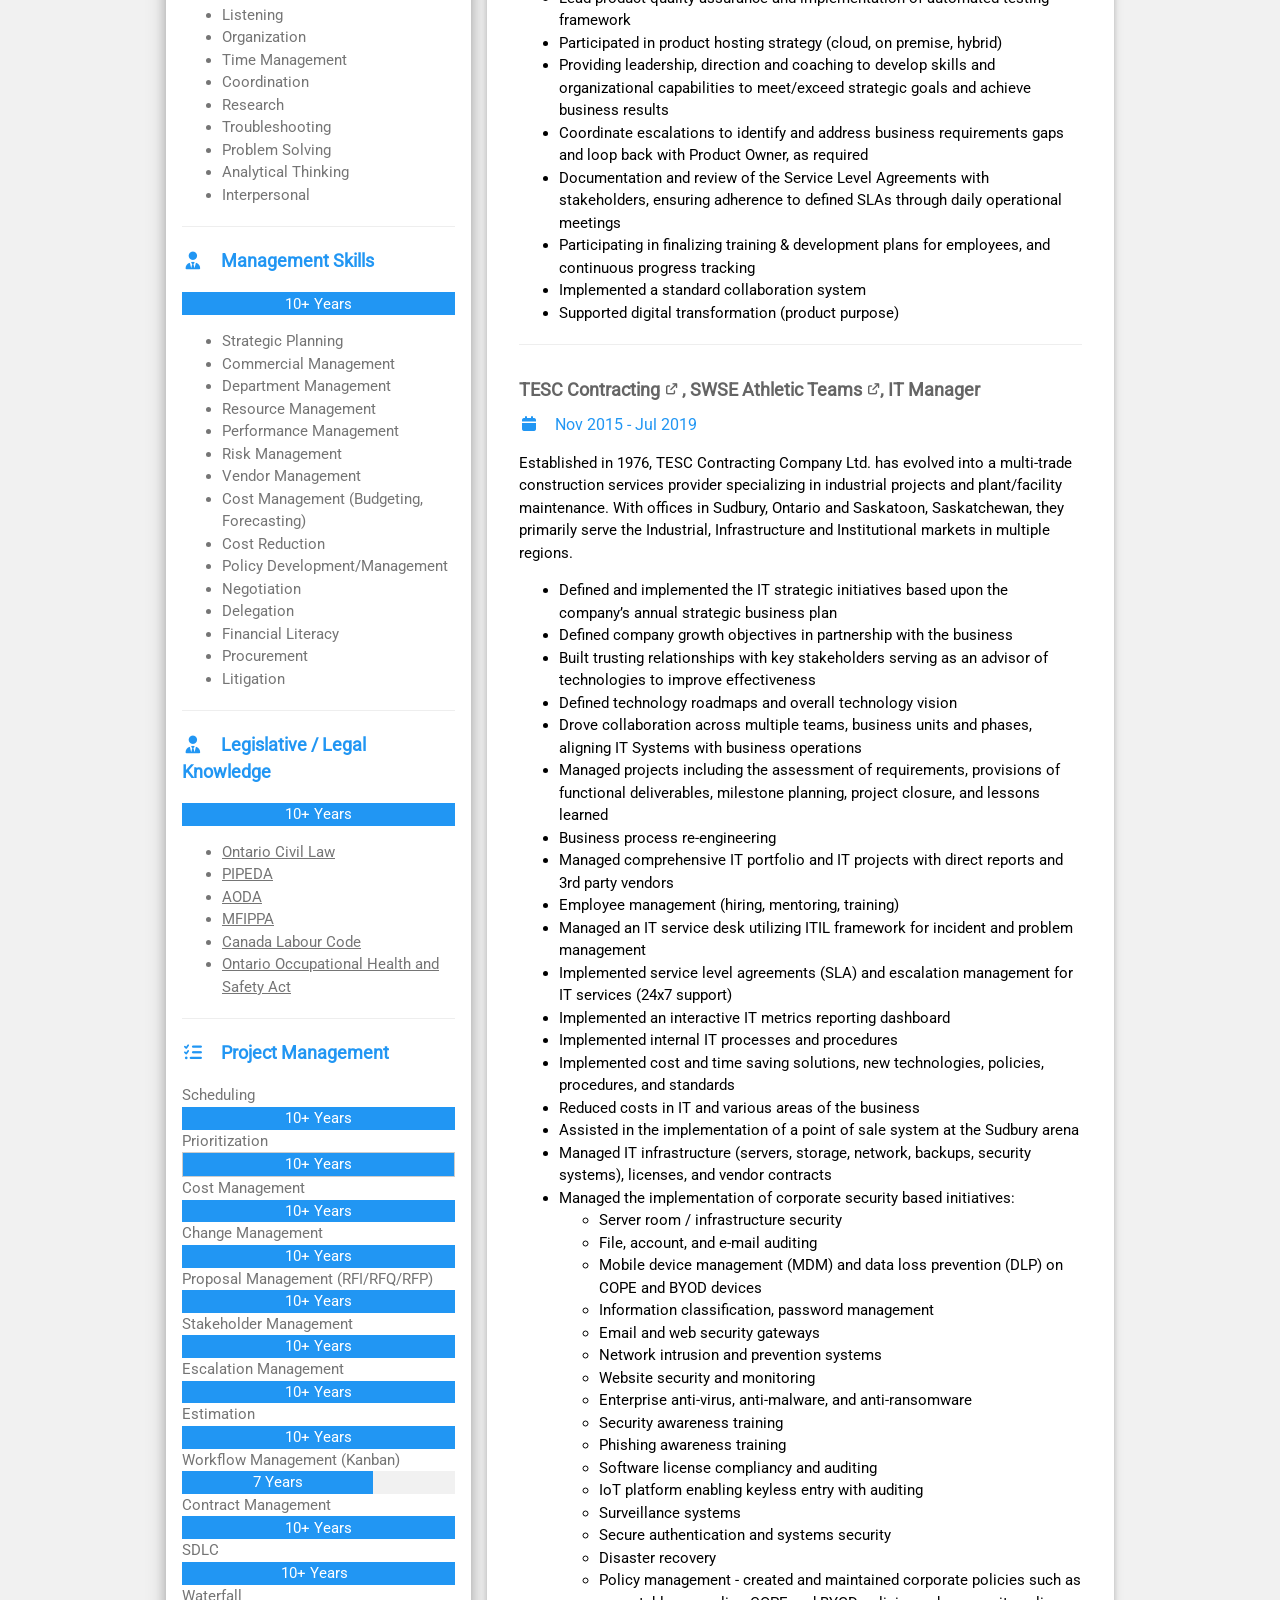
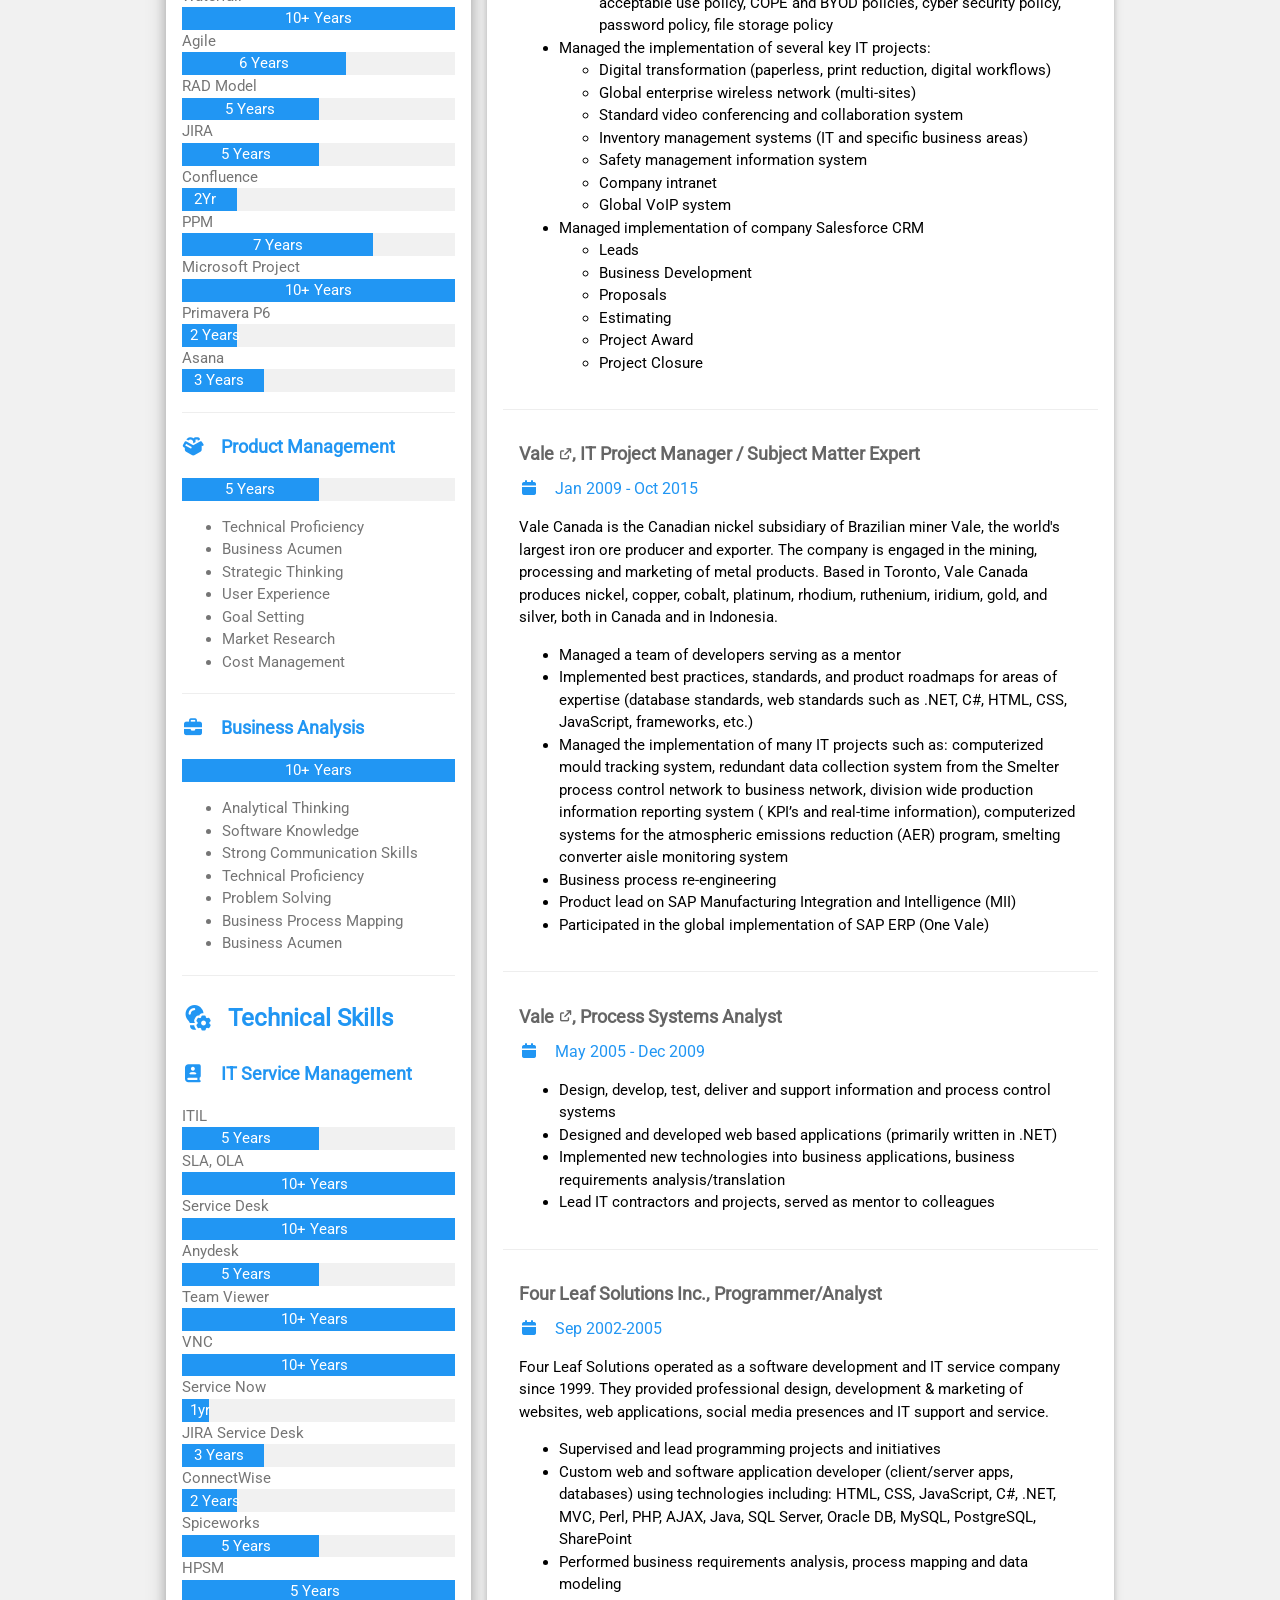
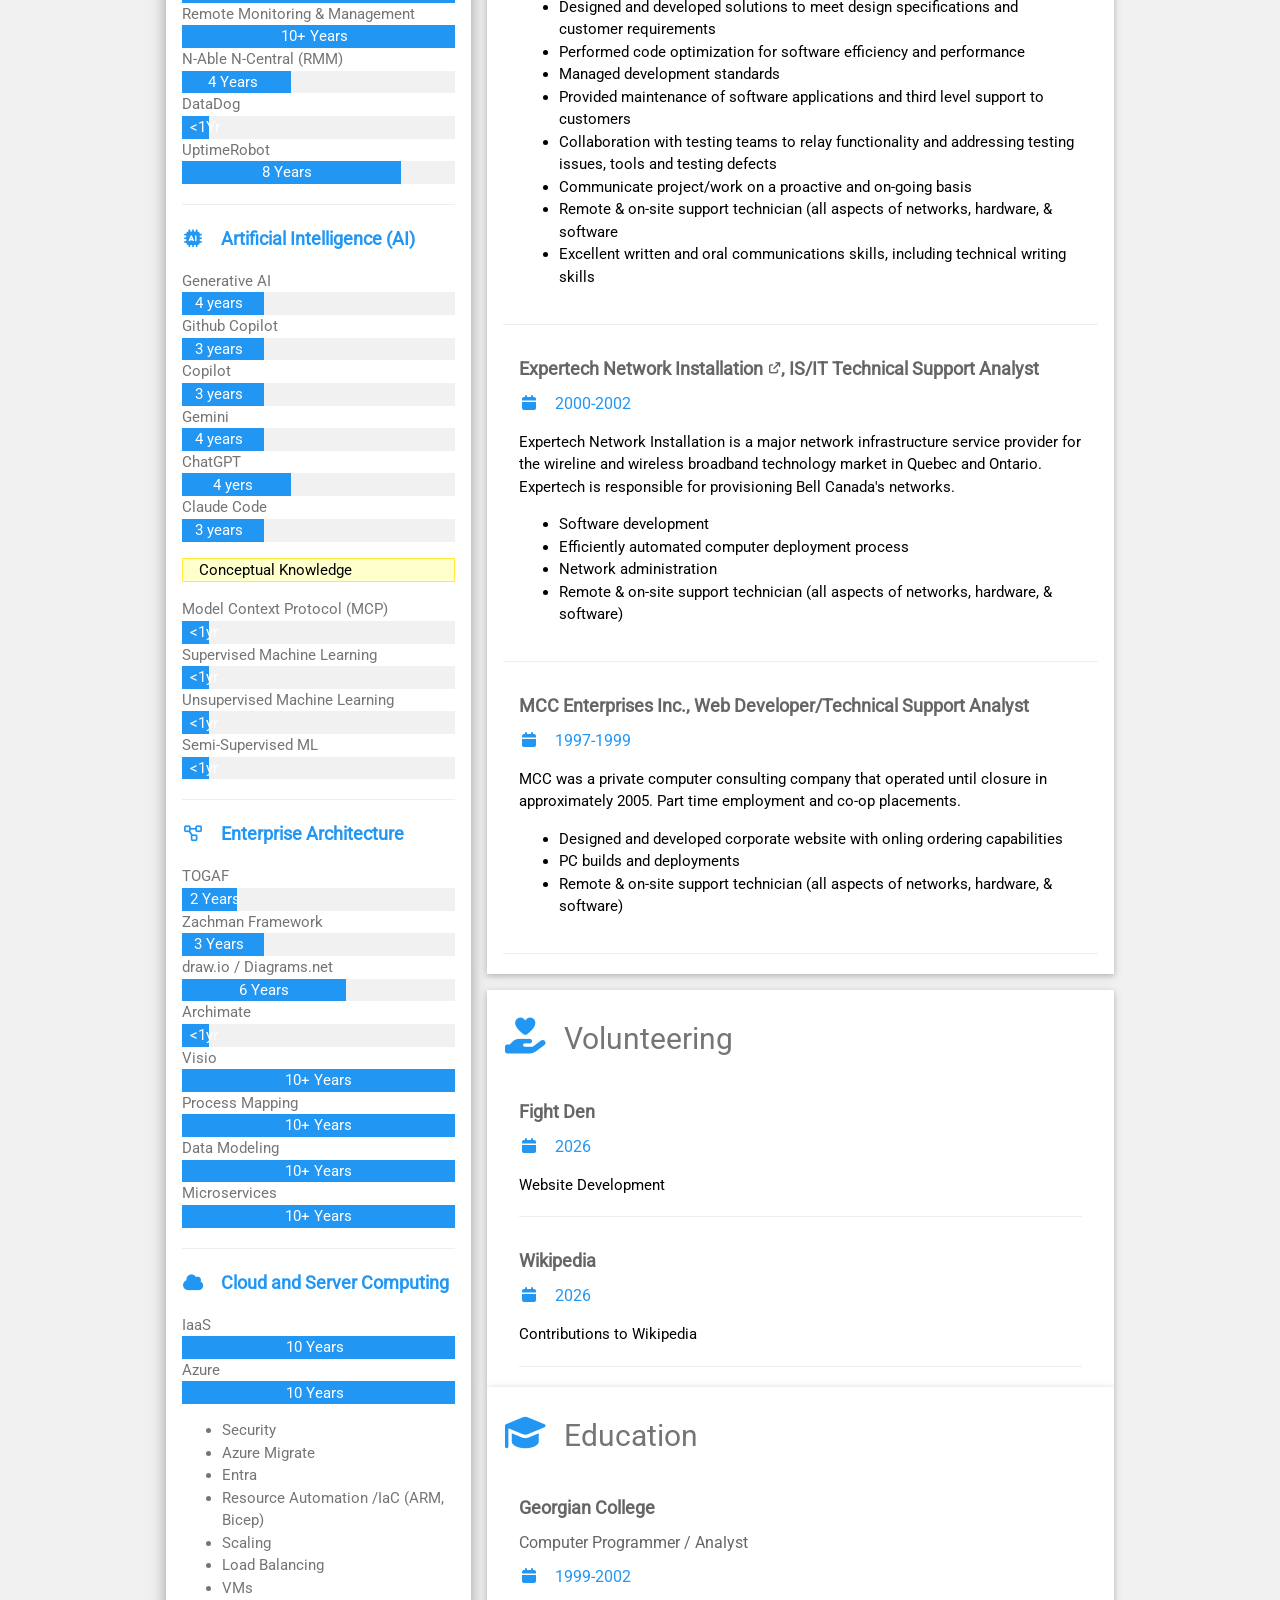
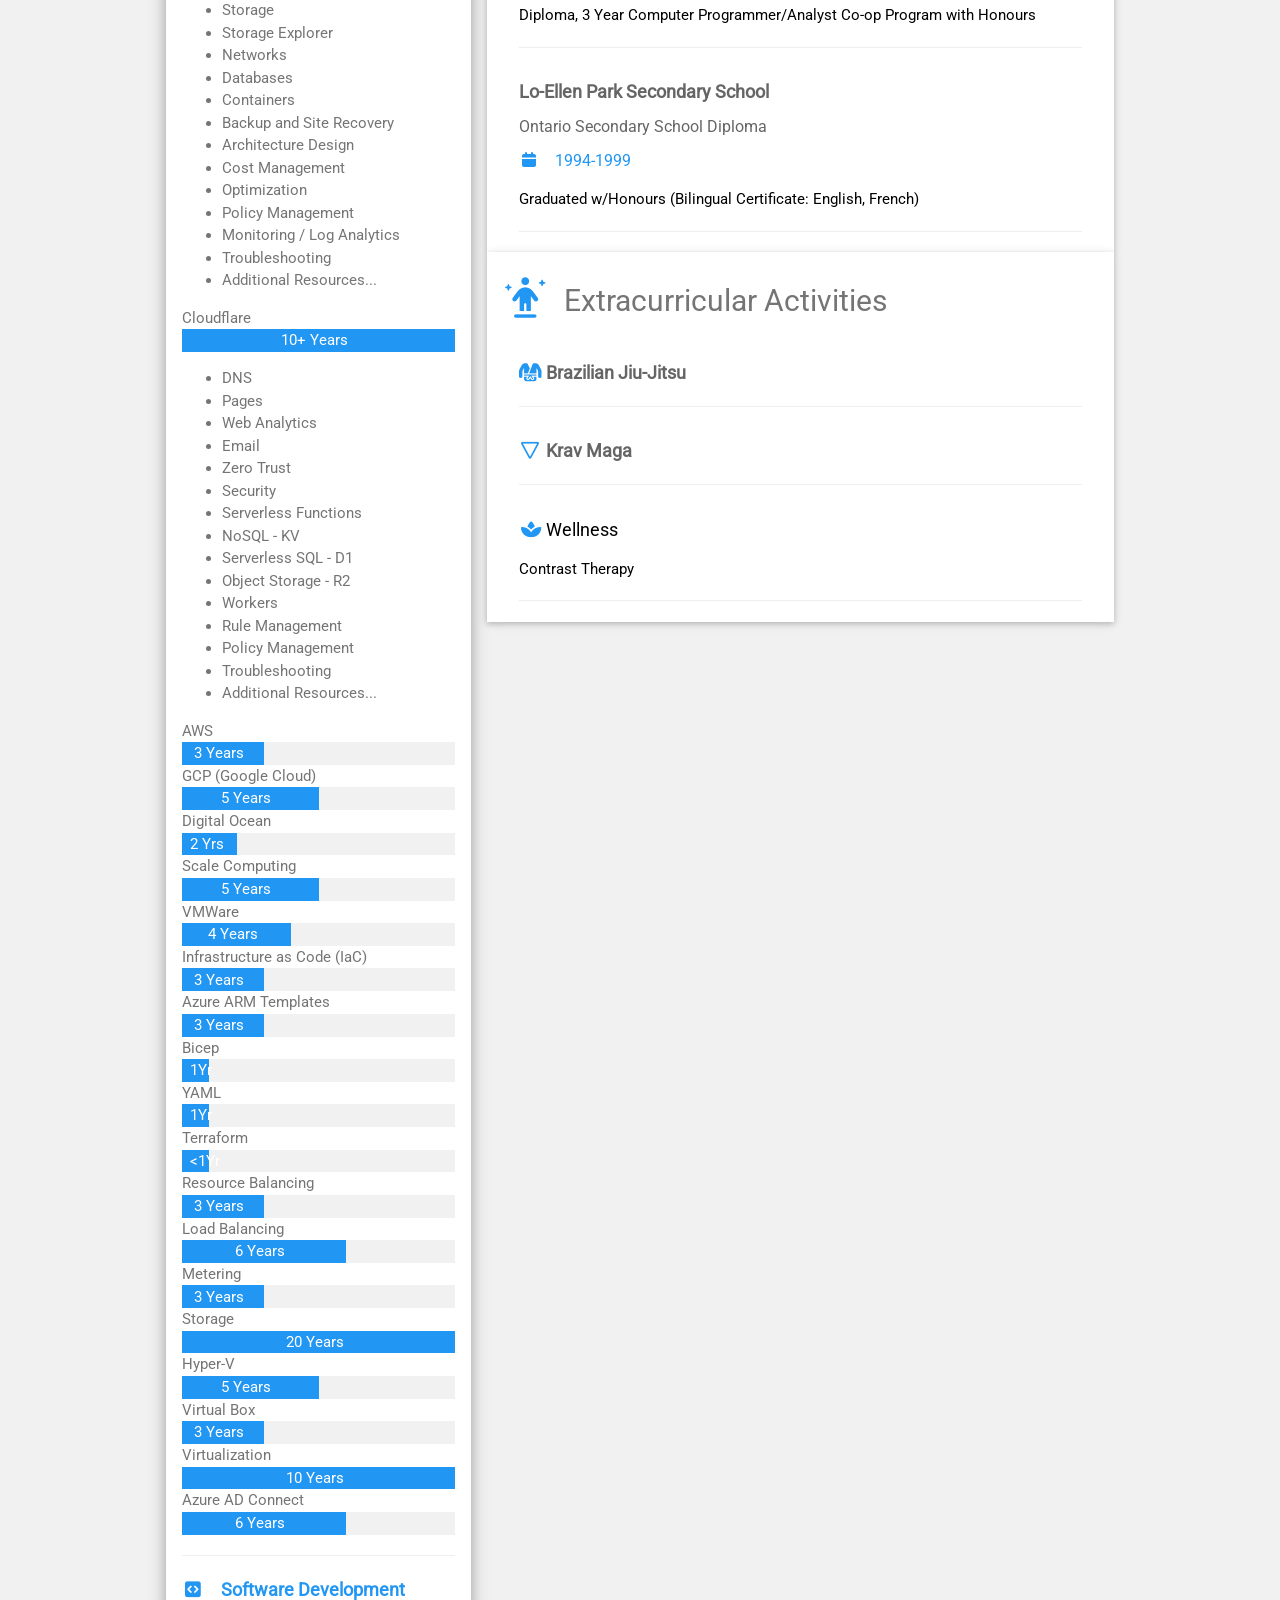
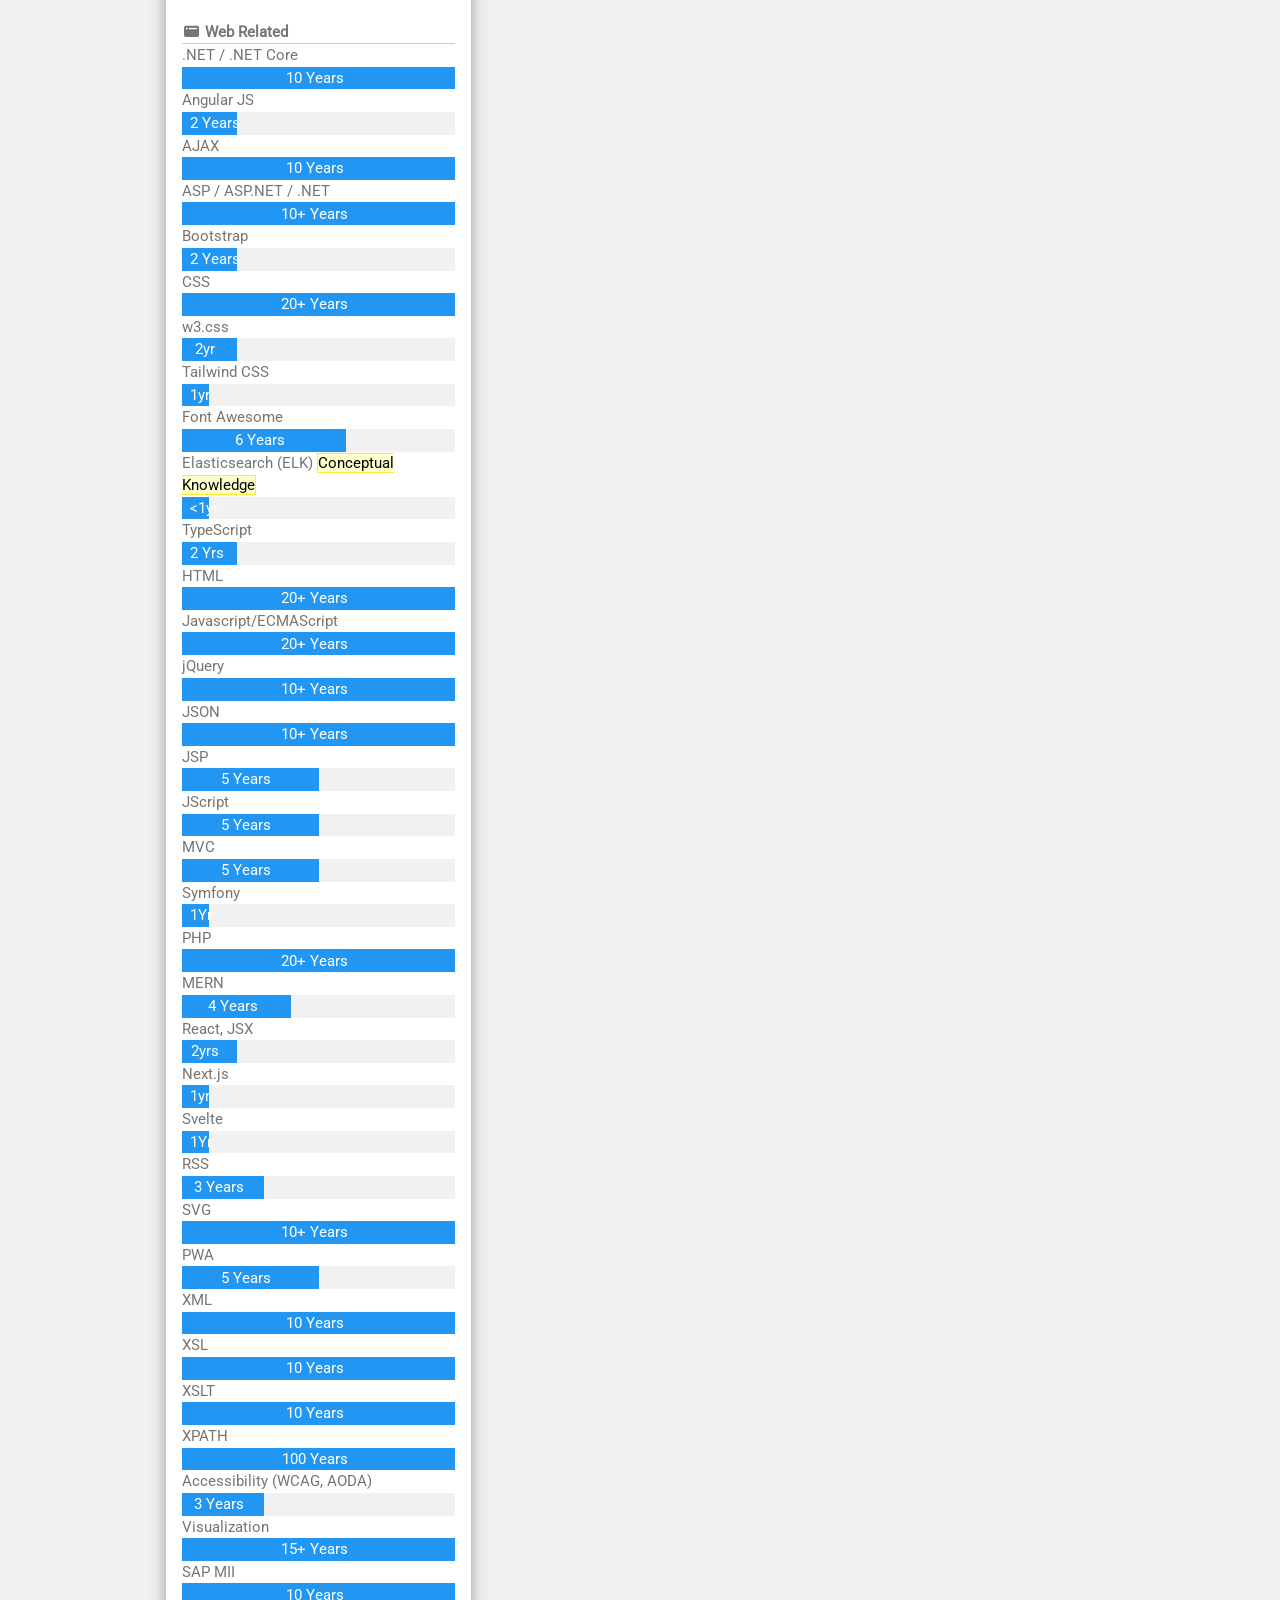
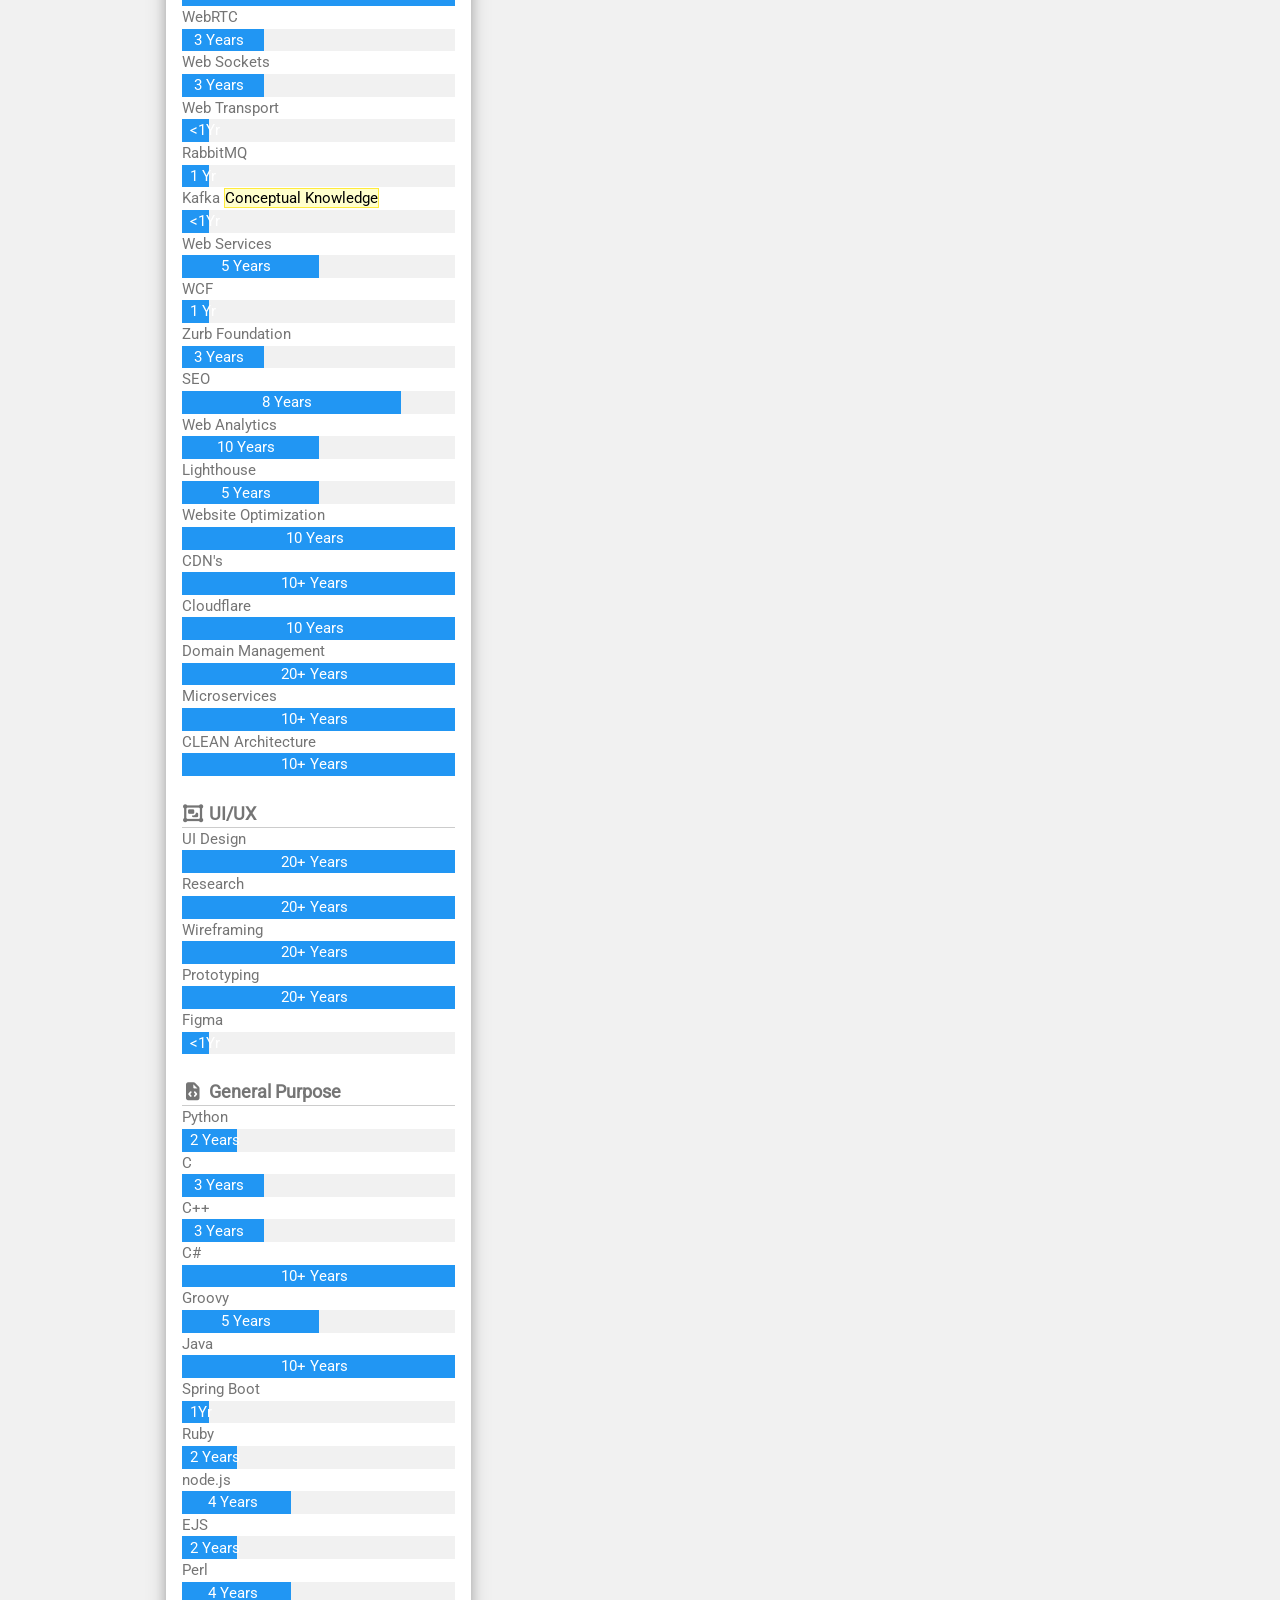
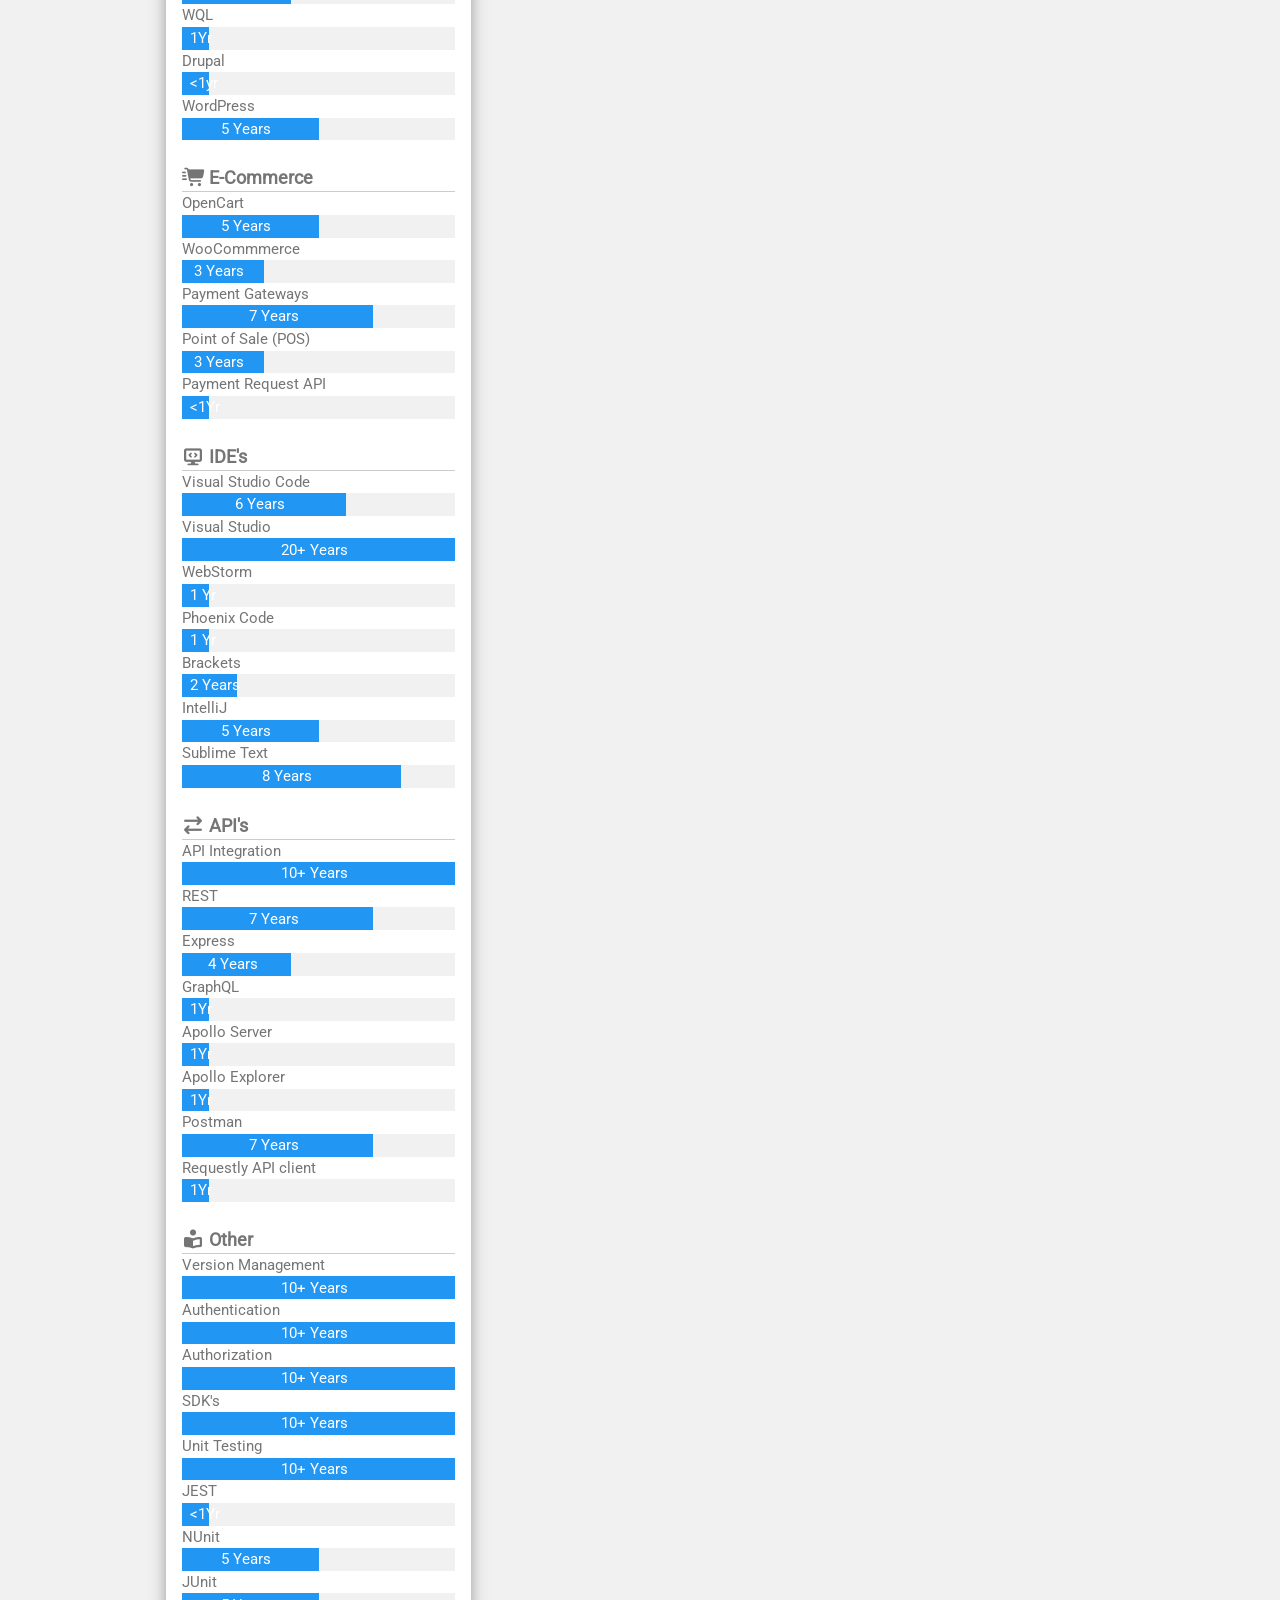
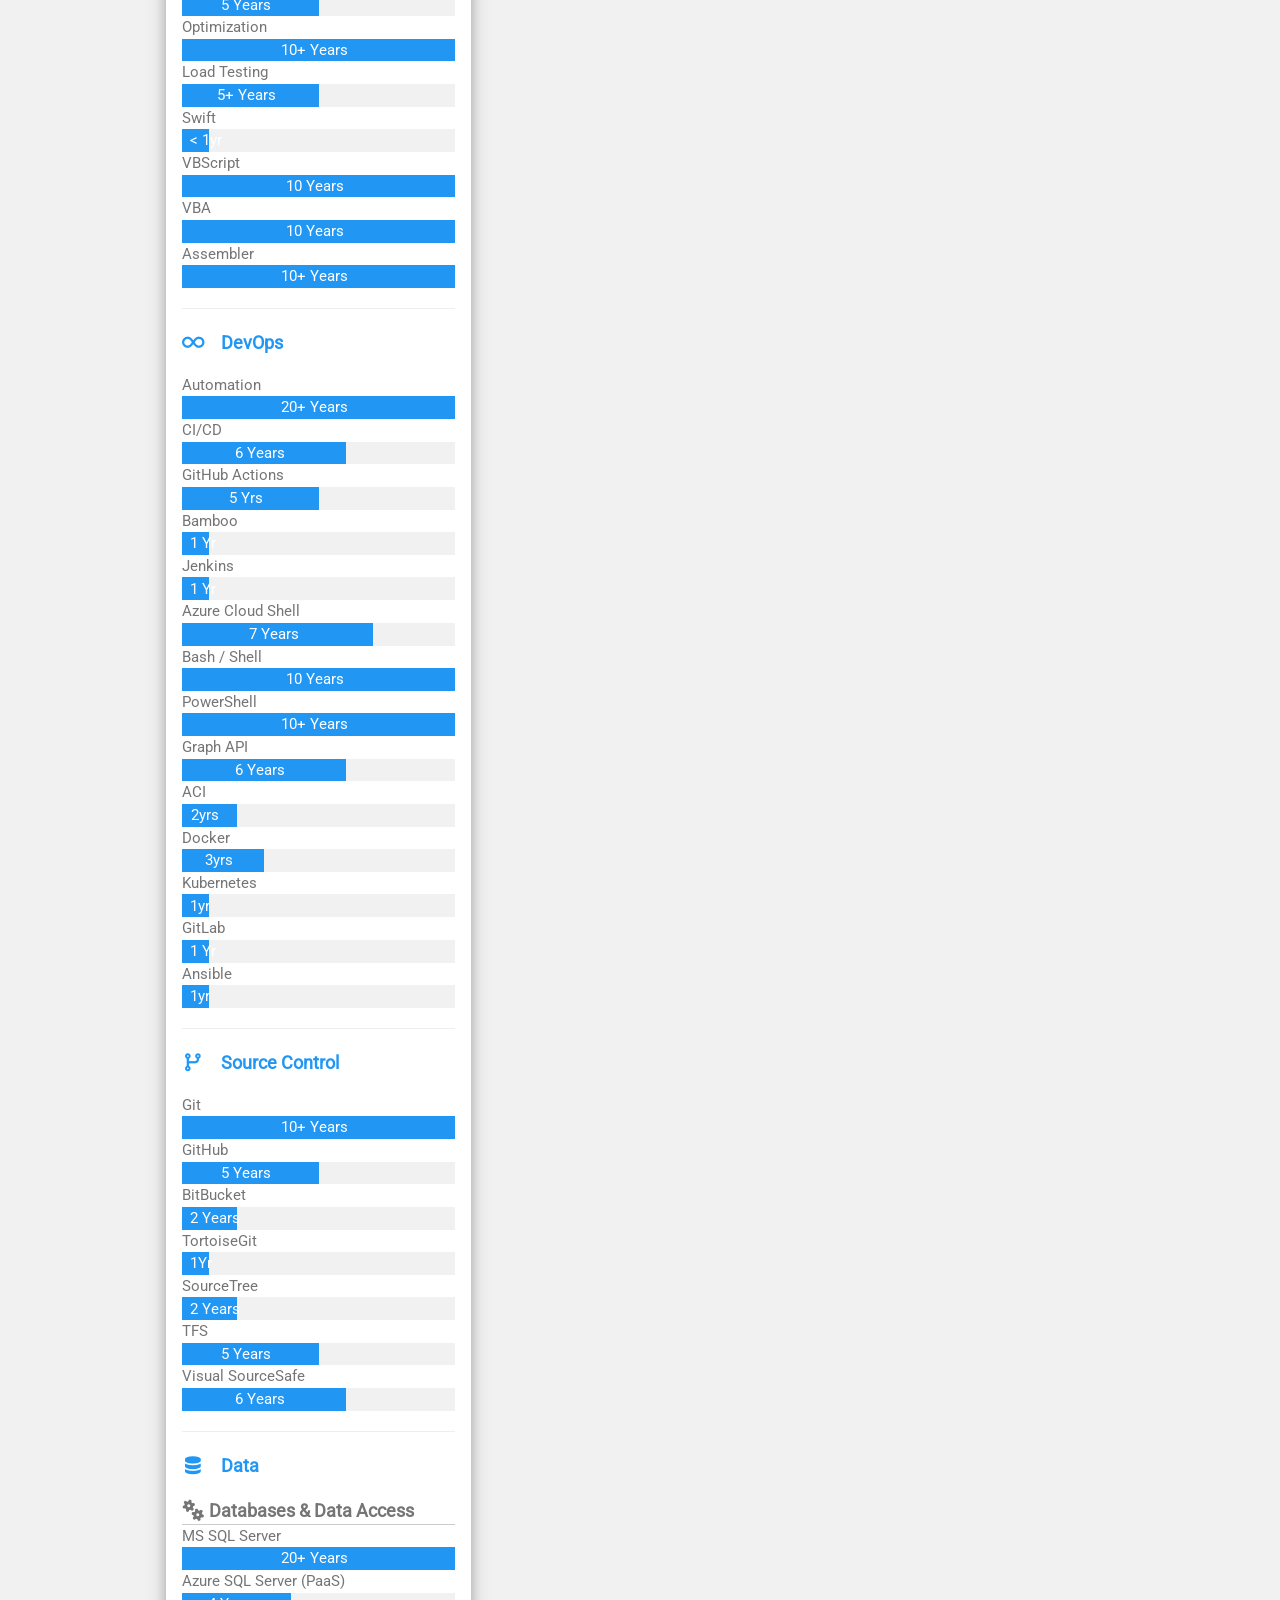
==== commit 76b978c0: "CV Update" ====
--- a/index.html
+++ b/index.html
@@ -374,11 +374,11 @@
                     </div>
                     <div class="skill">JIRA</div>
                     <div class="w3-light-grey">
-                        <div class="w3-container w3-theme w3-center nowrap" style="width:40%">4 Years</div>
+                        <div class="w3-container w3-theme w3-center nowrap" style="width:50%">5 Years</div>
                     </div>
                     <div class="skill">Confluence</div>
                     <div class="w3-light-grey">
-                        <div class="w3-container w3-theme w3-center nowrap" style="width:10%">1Yr</div>
+                        <div class="w3-container w3-theme w3-center nowrap" style="width:20%">2Yr</div>
                     </div>
                     <div class="skill">PPM</div>
                     <div class="w3-light-grey">
@@ -509,7 +509,7 @@
                     <div class="w3-light-grey">
                         <div class="w3-container w3-theme w3-center nowrap" style="width:40%">4 yers</div>
                     </div>
-                    <div class="skill">Claude</div>
+                    <div class="skill">Claude Code</div>
                     <div class="w3-light-grey">
                         <div class="w3-container w3-theme w3-center nowrap" style="width:30%">3 years</div>
                     </div>
@@ -719,12 +719,12 @@
                     </div>
                     <div class="skill">w3.css</div>
                     <div class="w3-light-grey">
+                        <div class="w3-container w3-theme w3-center nowrap" style="width:20%">2yr</div>
+                    </div>
+                    <div class="skill">Tailwind CSS</div>
+                    <div class="w3-light-grey">
                         <div class="w3-container w3-theme w3-center nowrap" style="width:10%">1yr</div>
                     </div>
-                    <div class="skill">Tailwind CSS</div>
-                    <div class="w3-light-grey">
-                        <div class="w3-container w3-theme w3-center nowrap" style="width:10%">&lt; 1yr</div>
-                    </div>
                     <div class="skill">Font Awesome</div>
                     <div class="w3-light-grey">
                         <div class="w3-container w3-theme w3-center nowrap" style="width:60%">6 Years</div>
@@ -783,7 +783,7 @@
                     </div>
                     <div class="skill">Next.js</div>
                     <div class="w3-light-grey">
-                        <div class="w3-container w3-theme w3-center nowrap" style="width:10%">&lt;1yr</div>
+                        <div class="w3-container w3-theme w3-center nowrap" style="width:10%">1yr</div>
                     </div>
                     <div class="skill">Svelte</div>
                     <div class="w3-light-grey">
@@ -799,68 +799,68 @@
                     </div>
                     <div class="skill">PWA</div>
                     <div class="w3-light-grey">
+                        <div class="w3-container w3-theme w3-center nowrap" style="width:50%">5 Years</div>
+                    </div>
+                    <div class="skill">XML</div>
+                    <div class="w3-light-grey">
+                        <div class="w3-container w3-theme w3-center nowrap" style="width:100%">10 Years</div>
+                    </div>
+                    <div class="skill">XSL</div>
+                    <div class="w3-light-grey">
+                        <div class="w3-container w3-theme w3-center nowrap" style="width:100%">10 Years</div>
+                    </div>
+                    <div class="skill">XSLT</div>
+                    <div class="w3-light-grey">
+                        <div class="w3-container w3-theme w3-center nowrap" style="width:100%">10 Years</div>
+                    </div>
+                    <div class="skill">XPATH</div>
+                    <div class="w3-light-grey">
+                        <div class="w3-container w3-theme w3-center nowrap" style="width:100%">100 Years</div>
+                    </div>
+                    <div class="skill">Accessibility (WCAG, AODA)</div>
+                    <div class="w3-light-grey">
                         <div class="w3-container w3-theme w3-center nowrap" style="width:30%">3 Years</div>
                     </div>
-                    <div class="skill">XML</div>
-                    <div class="w3-light-grey">
-                        <div class="w3-container w3-theme w3-center nowrap" style="width:100%">10 Years</div>
-                    </div>
-                    <div class="skill">XSL</div>
-                    <div class="w3-light-grey">
-                        <div class="w3-container w3-theme w3-center nowrap" style="width:100%">10 Years</div>
-                    </div>
-                    <div class="skill">XSLT</div>
-                    <div class="w3-light-grey">
-                        <div class="w3-container w3-theme w3-center nowrap" style="width:100%">10 Years</div>
-                    </div>
-                    <div class="skill">XPATH</div>
-                    <div class="w3-light-grey">
-                        <div class="w3-container w3-theme w3-center nowrap" style="width:100%">100 Years</div>
-                    </div>
-                    <div class="skill">Accessibility (WCAG, AODA)</div>
+                    <div class="skill">Visualization</div>
+                    <div class="w3-light-grey">
+                        <div class="w3-container w3-theme w3-center nowrap" style="width:100%">15+ Years</div>
+                    </div>
+                    <div class="skill">SAP MII</div>
+                    <div class="w3-light-grey">
+                        <div class="w3-container w3-theme w3-center nowrap" style="width:100%">10 Years</div>
+                    </div>
+                    <div class="skill">WebRTC</div>
                     <div class="w3-light-grey">
                         <div class="w3-container w3-theme w3-center nowrap" style="width:30%">3 Years</div>
                     </div>
-                    <div class="skill">Visualization</div>
-                    <div class="w3-light-grey">
-                        <div class="w3-container w3-theme w3-center nowrap" style="width:100%">15+ Years</div>
-                    </div>
-                    <div class="skill">SAP MII</div>
-                    <div class="w3-light-grey">
-                        <div class="w3-container w3-theme w3-center nowrap" style="width:100%">10 Years</div>
-                    </div>
-                    <div class="skill">WebRTC</div>
+                    <div class="skill">Web Sockets</div>
                     <div class="w3-light-grey">
                         <div class="w3-container w3-theme w3-center nowrap" style="width:30%">3 Years</div>
                     </div>
-                    <div class="skill">Web Sockets</div>
+                    <div class="skill">Web Transport</div>
+                    <div class="w3-light-grey">
+                        <div class="w3-container w3-theme w3-center nowrap" style="width:10%">&lt;1Yr</div>
+                    </div>
+                    <div class="skill">RabbitMQ</div>
+                    <div class="w3-light-grey">
+                        <div class="w3-container w3-theme w3-center nowrap" style="width:10%">1 Yr</div>
+                    </div>
+                    <div class="skill" style="display: inline-block;">Kafka</div> <span class="w3-pale-yellow w3-border w3-border-yellow">Conceptual Knowledge</span>
+                    <div class="w3-light-grey">
+                        <div class="w3-container w3-theme w3-center nowrap" style="width:10%">&lt;1Yr</div>
+                    </div>
+                    <div class="skill">Web Services</div>
+                    <div class="w3-light-grey">
+                        <div class="w3-container w3-theme w3-center nowrap" style="width:50%">5 Years</div>
+                    </div>
+                    <div class="skill">WCF</div>
+                    <div class="w3-light-grey">
+                        <div class="w3-container w3-theme w3-center nowrap" style="width:10%">1 Yr</div>
+                    </div>
+                    <div class="skill">Zurb Foundation</div>
                     <div class="w3-light-grey">
                         <div class="w3-container w3-theme w3-center nowrap" style="width:30%">3 Years</div>
                     </div>
-                    <div class="skill">Web Transport</div>
-                    <div class="w3-light-grey">
-                        <div class="w3-container w3-theme w3-center nowrap" style="width:10%">&lt;1Yr</div>
-                    </div>
-                    <div class="skill">RabbitMQ</div>
-                    <div class="w3-light-grey">
-                        <div class="w3-container w3-theme w3-center nowrap" style="width:10%">1 Yr</div>
-                    </div>
-                    <div class="skill" style="display: inline-block;">Kafka</div> <span class="w3-pale-yellow w3-border w3-border-yellow">Conceptual Knowledge</span>
-                    <div class="w3-light-grey">
-                        <div class="w3-container w3-theme w3-center nowrap" style="width:10%">&lt;1Yr</div>
-                    </div>
-                    <div class="skill">Web Services</div>
-                    <div class="w3-light-grey">
-                        <div class="w3-container w3-theme w3-center nowrap" style="width:50%">5 Years</div>
-                    </div>
-                    <div class="skill">WCF</div>
-                    <div class="w3-light-grey">
-                        <div class="w3-container w3-theme w3-center nowrap" style="width:10%">1 Yr</div>
-                    </div>
-                    <div class="skill">Zurb Foundation</div>
-                    <div class="w3-light-grey">
-                        <div class="w3-container w3-theme w3-center nowrap" style="width:30%">3 Years</div>
-                    </div>
                     <div class="skill">SEO</div>
                     <div class="w3-light-grey">
                         <div class="w3-container w3-theme w3-center nowrap" style="width:80%">8 Years</div>
@@ -883,7 +883,7 @@
                     </div>
                     <div class="skill">Cloudflare</div>
                     <div class="w3-light-grey">
-                        <div class="w3-container w3-theme w3-center nowrap" style="width:80%">10 Years</div>
+                        <div class="w3-container w3-theme w3-center nowrap" style="width:100%">10 Years</div>
                     </div>
                     <div class="skill">Domain Management</div>
                     <div class="w3-light-grey">
@@ -1032,7 +1032,11 @@
                     </div>
                     <div class="skill">REST</div>
                     <div class="w3-light-grey">
-                        <div class="w3-container w3-theme w3-center nowrap" style="width:6ß0%">6 Years</div>
+                        <div class="w3-container w3-theme w3-center nowrap" style="width:70%">7 Years</div>
+                    </div>
+                    <div class="skill">Express</div>
+                    <div class="w3-light-grey">
+                        <div class="w3-container w3-theme w3-center nowrap" style="width:40%">4 Years</div>
                     </div>
                     <div class="skill">GraphQL</div>
                     <div class="w3-light-grey">
@@ -1053,10 +1057,6 @@
                     <div class="skill">Requestly API client</div>
                     <div class="w3-light-grey">
                         <div class="w3-container w3-theme w3-center nowrap" style="width:10%">1Yr</div>
-                    </div>
-                    <div class="skill">Express</div>
-                    <div class="w3-light-grey">
-                        <div class="w3-container w3-theme w3-center nowrap" style="width:40%">4 Years</div>
                     </div>
                     <div class="w3-large w3-bold w3-padding-top-24 w3-border-bottom"><i class="fa-solid fa-book-open-reader"></i> Other</div>
                     <div class="skill">Version Management</div>
@@ -1123,7 +1123,11 @@
                     </div>
                     <div class="skill">CI/CD</div>
                     <div class="w3-light-grey">
-                        <div class="w3-container w3-theme w3-center nowrap" style="width:30%">3 Years</div>
+                        <div class="w3-container w3-theme w3-center nowrap" style="width:60%">6 Years</div>
+                    </div>
+                    <div class="skill">GitHub Actions</div>
+                    <div class="w3-light-grey">
+                        <div class="w3-container w3-theme w3-center nowrap" style="width:50%">5 Yrs</div>
                     </div>
                     <div class="skill">Bamboo</div>
                     <div class="w3-light-grey">
@@ -1177,7 +1181,7 @@
                     </div>
                     <div class="skill">GitHub</div>
                     <div class="w3-light-grey">
-                        <div class="w3-container w3-theme w3-center nowrap" style="width:30%">3 Years</div>
+                        <div class="w3-container w3-theme w3-center nowrap" style="width:50%">5 Years</div>
                         <!--Gist-->
                     </div>
                     <div class="skill">BitBucket</div>
@@ -2305,6 +2309,7 @@
                         <li>Software development</li>
                         <li>Product security</li>
                         <li>Hosting strategy</li>
+                        <li>IT strategy</li>
                     </ul>
                     <hr>
                 </div>
@@ -2576,8 +2581,7 @@
             <div class="w3-container w3-card w3-white" id="extracurricular">
                 <h2 class="w3-text-grey w3-padding-16"><i class="fa-solid fa-transporter fa-fw w3-margin-right w3-xxlarge w3-text-theme"></i>Extracurricular Activities</h2>
                 <div class="w3-container">
-                    <h5><i class="fa-solid fa-spa w3-text-theme"></i> Wellness</h5>
-                    <p>Contrast Therapy</p>
+                    <h5><i class="fa-solid fa-uniform-martial-arts w3-text-theme"></i> <a class="no-underline w3-bold w3-opacity" href="https://en.wikipedia.org/wiki/Brazilian_jiu-jitsu" target="_blank">Brazilian Jiu-Jitsu</a></h5>
                     <hr>
                 </div>
                 <div class="w3-container">
@@ -2585,13 +2589,14 @@
                     <hr>
                 </div>
                 <div class="w3-container">
-                    <h5><i class="fa-solid fa-uniform-martial-arts w3-text-theme"></i> <a class="no-underline w3-bold w3-opacity" href="https://en.wikipedia.org/wiki/Brazilian_jiu-jitsu" target="_blank">Brazilian Jiu-Jitsu</a></h5>
+                    <h5><i class="fa-solid fa-spa w3-text-theme"></i> Wellness</h5>
+                    <p>Contrast Therapy</p>
                     <hr>
                 </div>
-                <div class="w3-container">
+                <!-- <div class="w3-container">
                     <h5><i class="fa-regular fa-uniform-martial-arts w3-text-theme w3-opacity-off"></i> <a class="no-underline w3-bold w3-opacity" href="https://en.wikipedia.org/wiki/Karate" target="_blank">Karate</a></h5>
                     <hr>
-                </div>
+                </div> -->
             </div>
 
             <!-- End Right Column -->
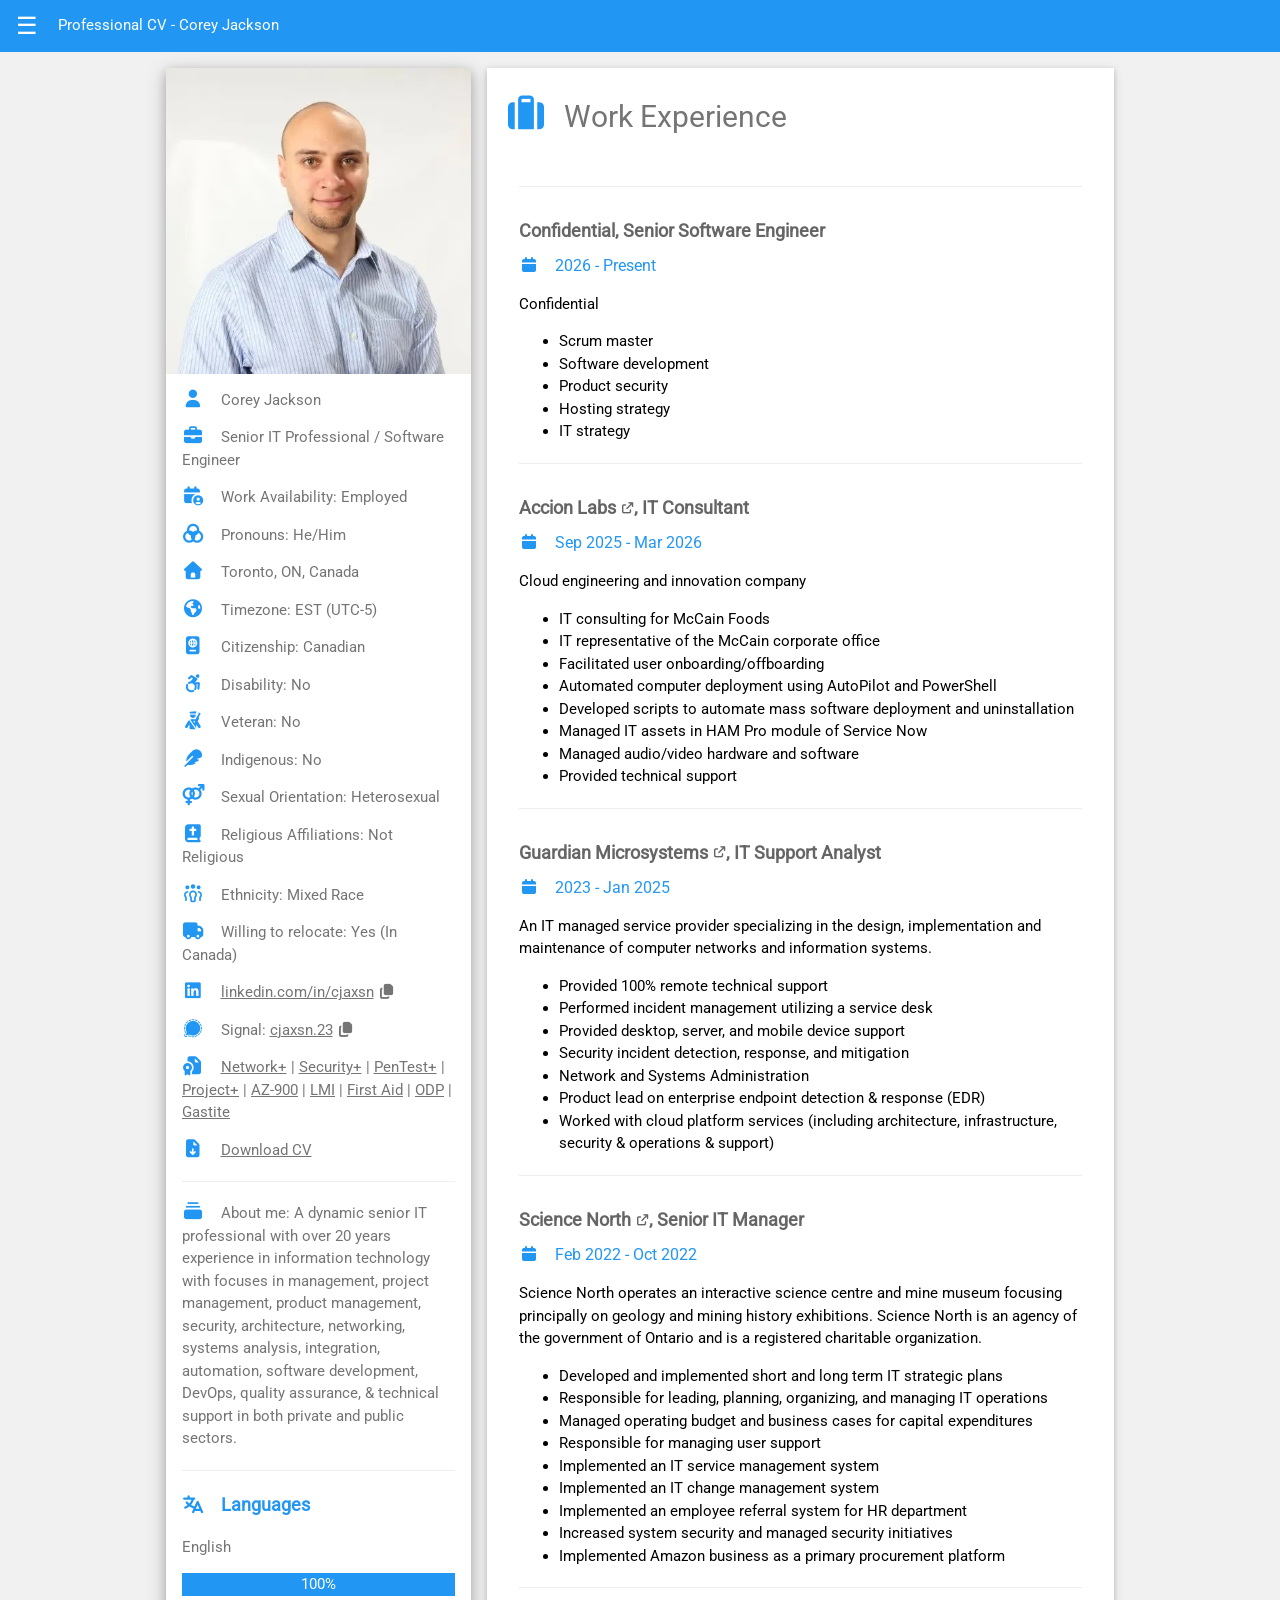
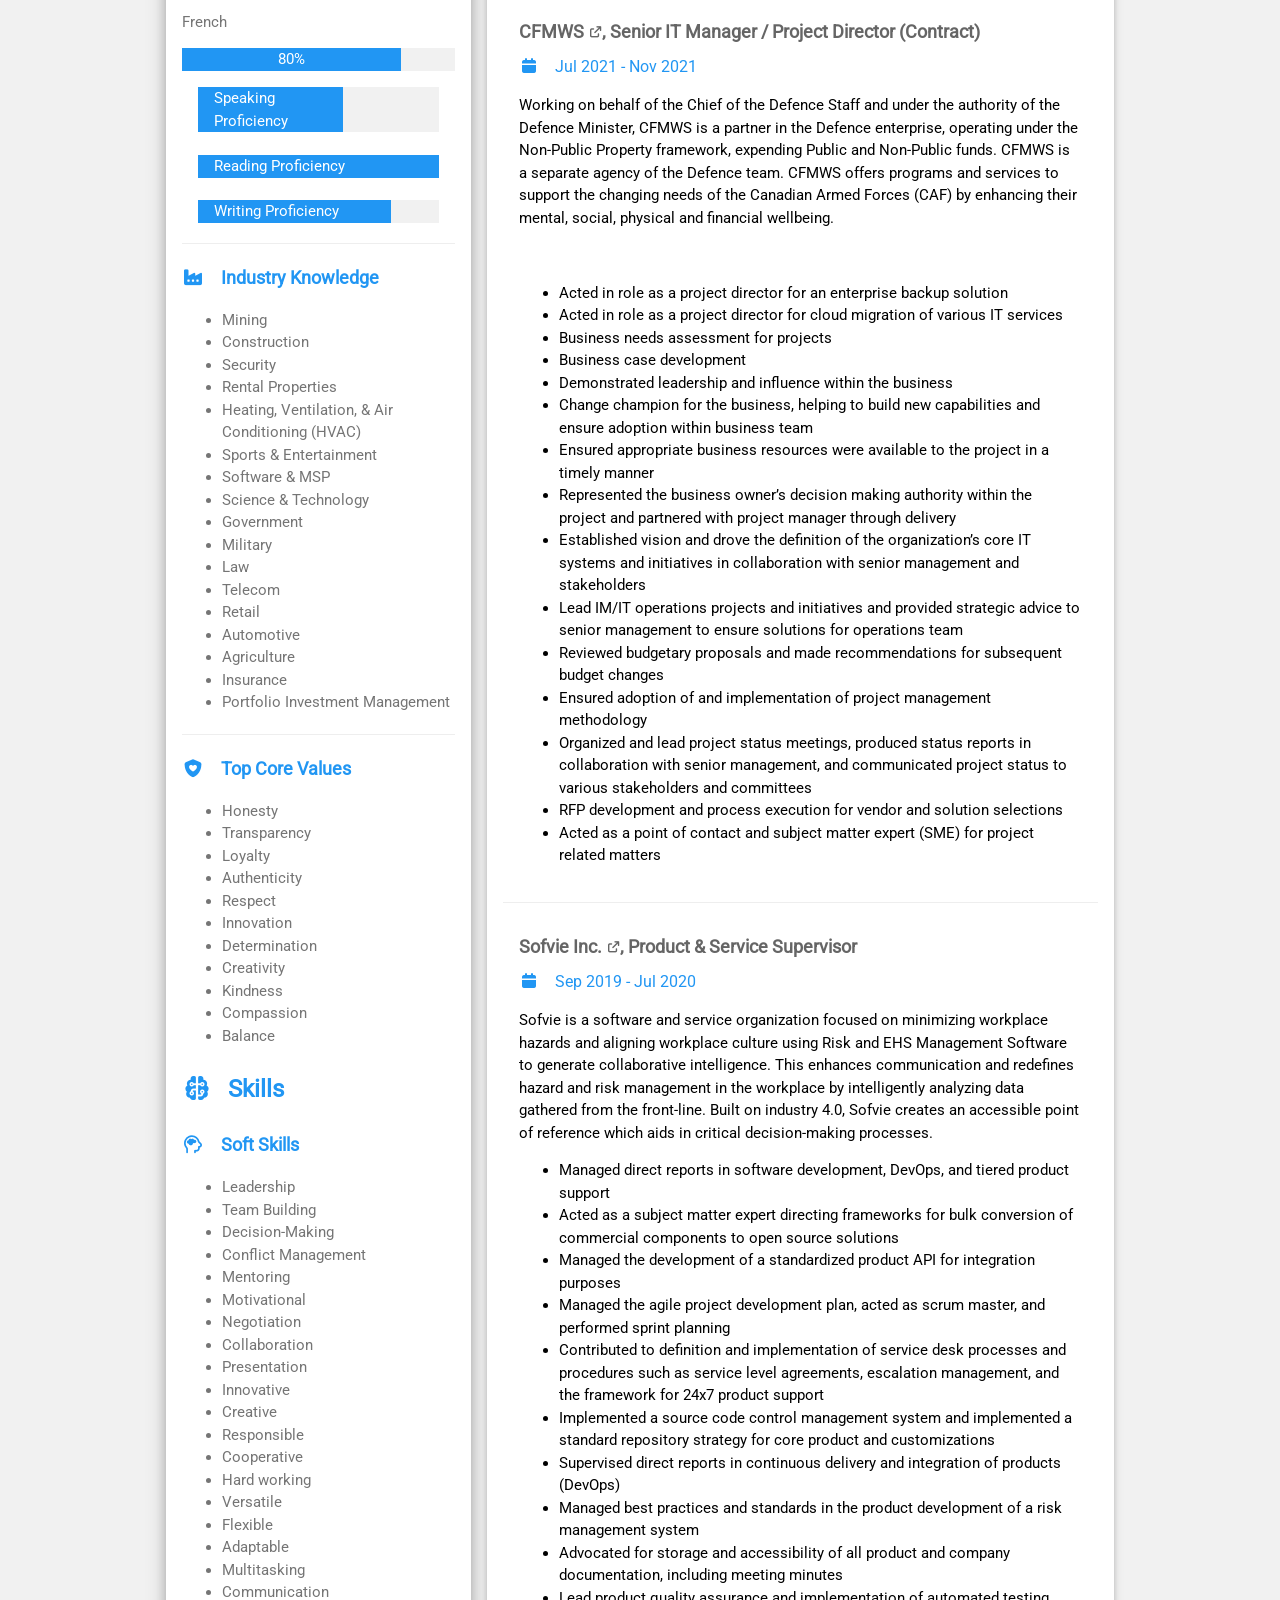
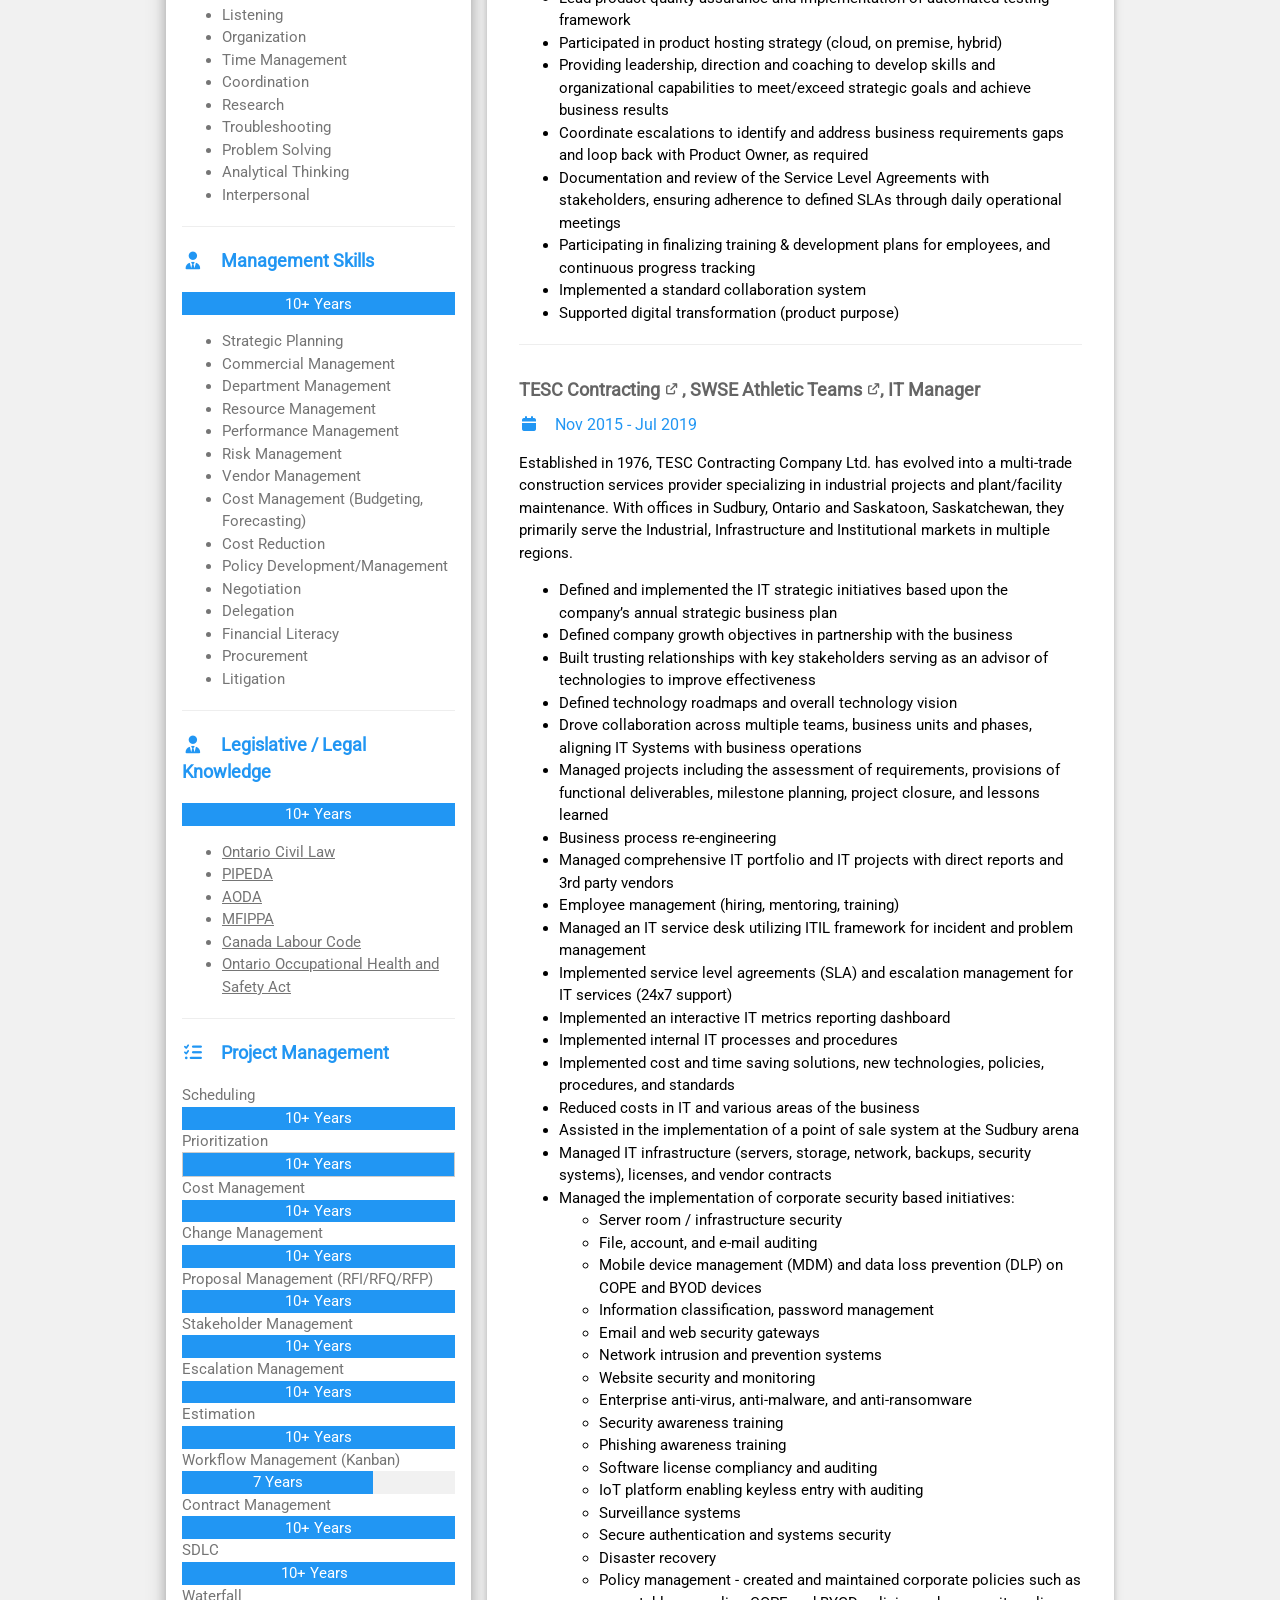
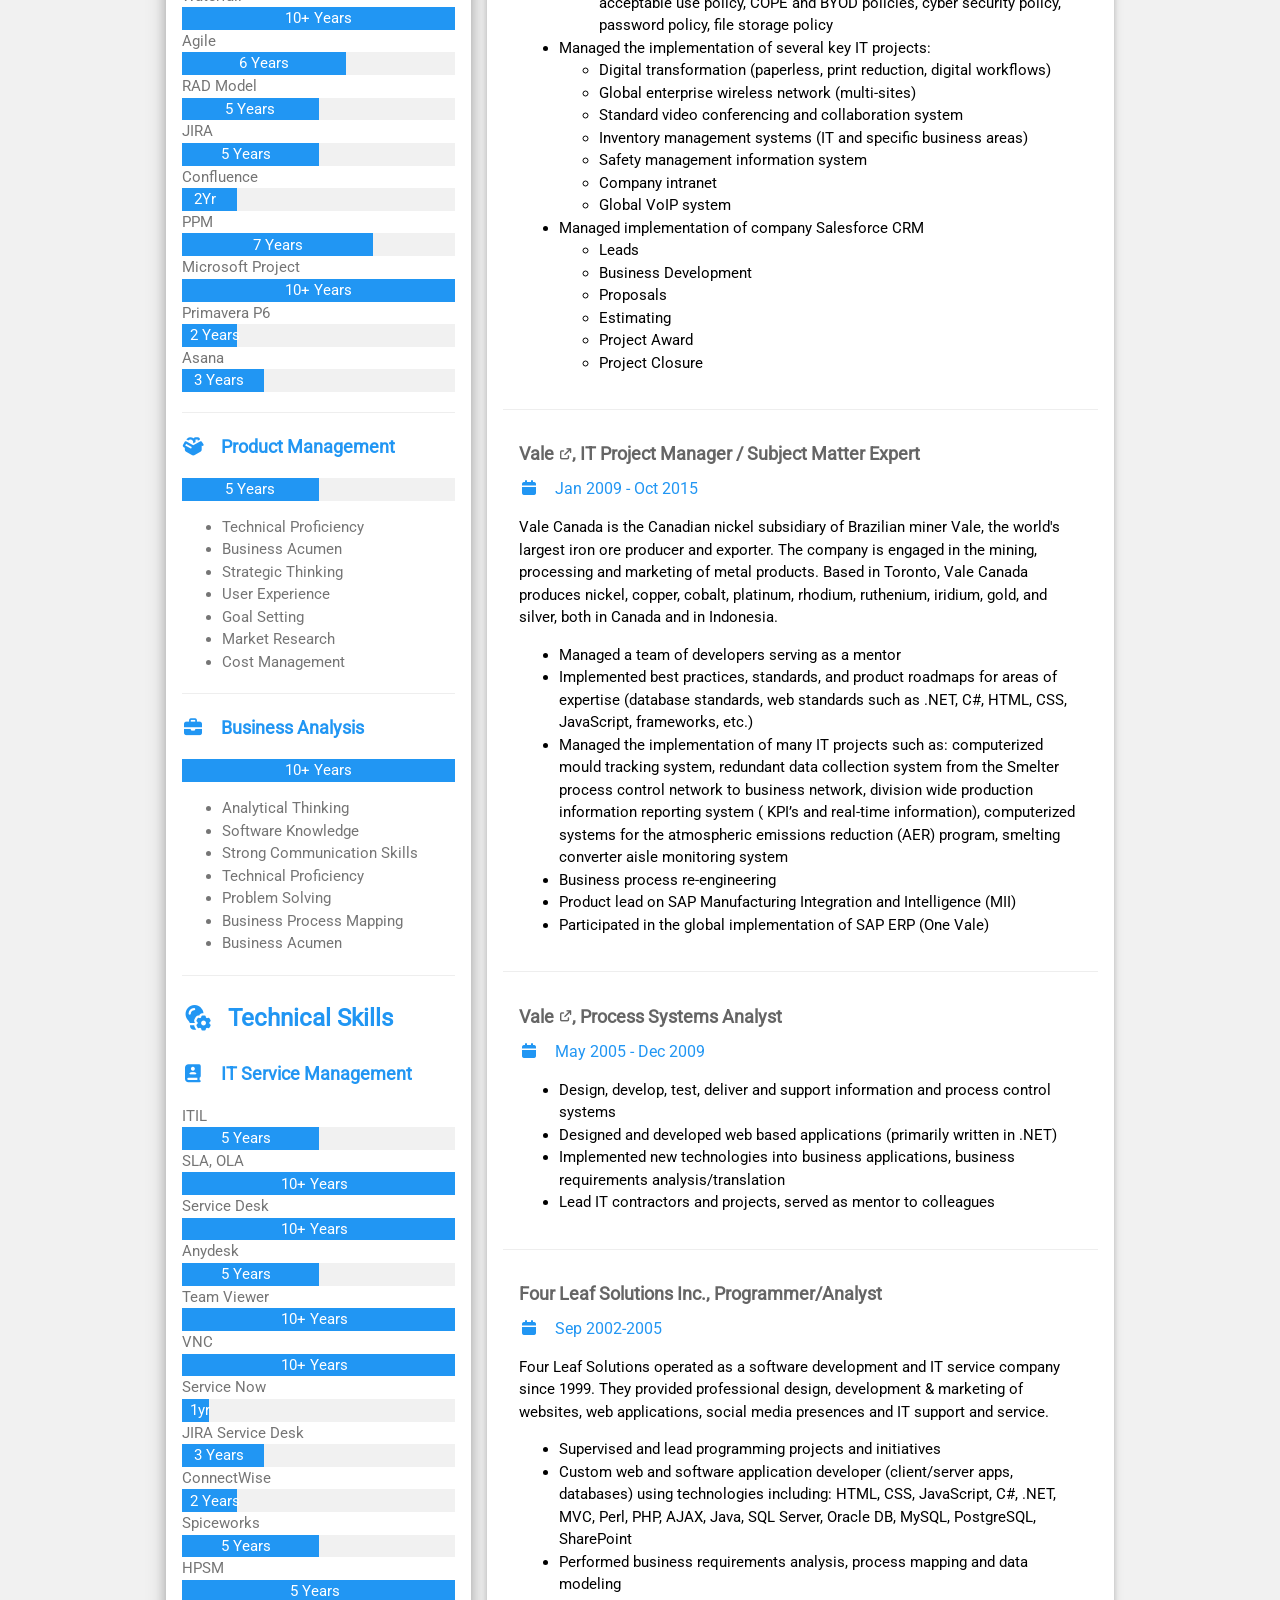
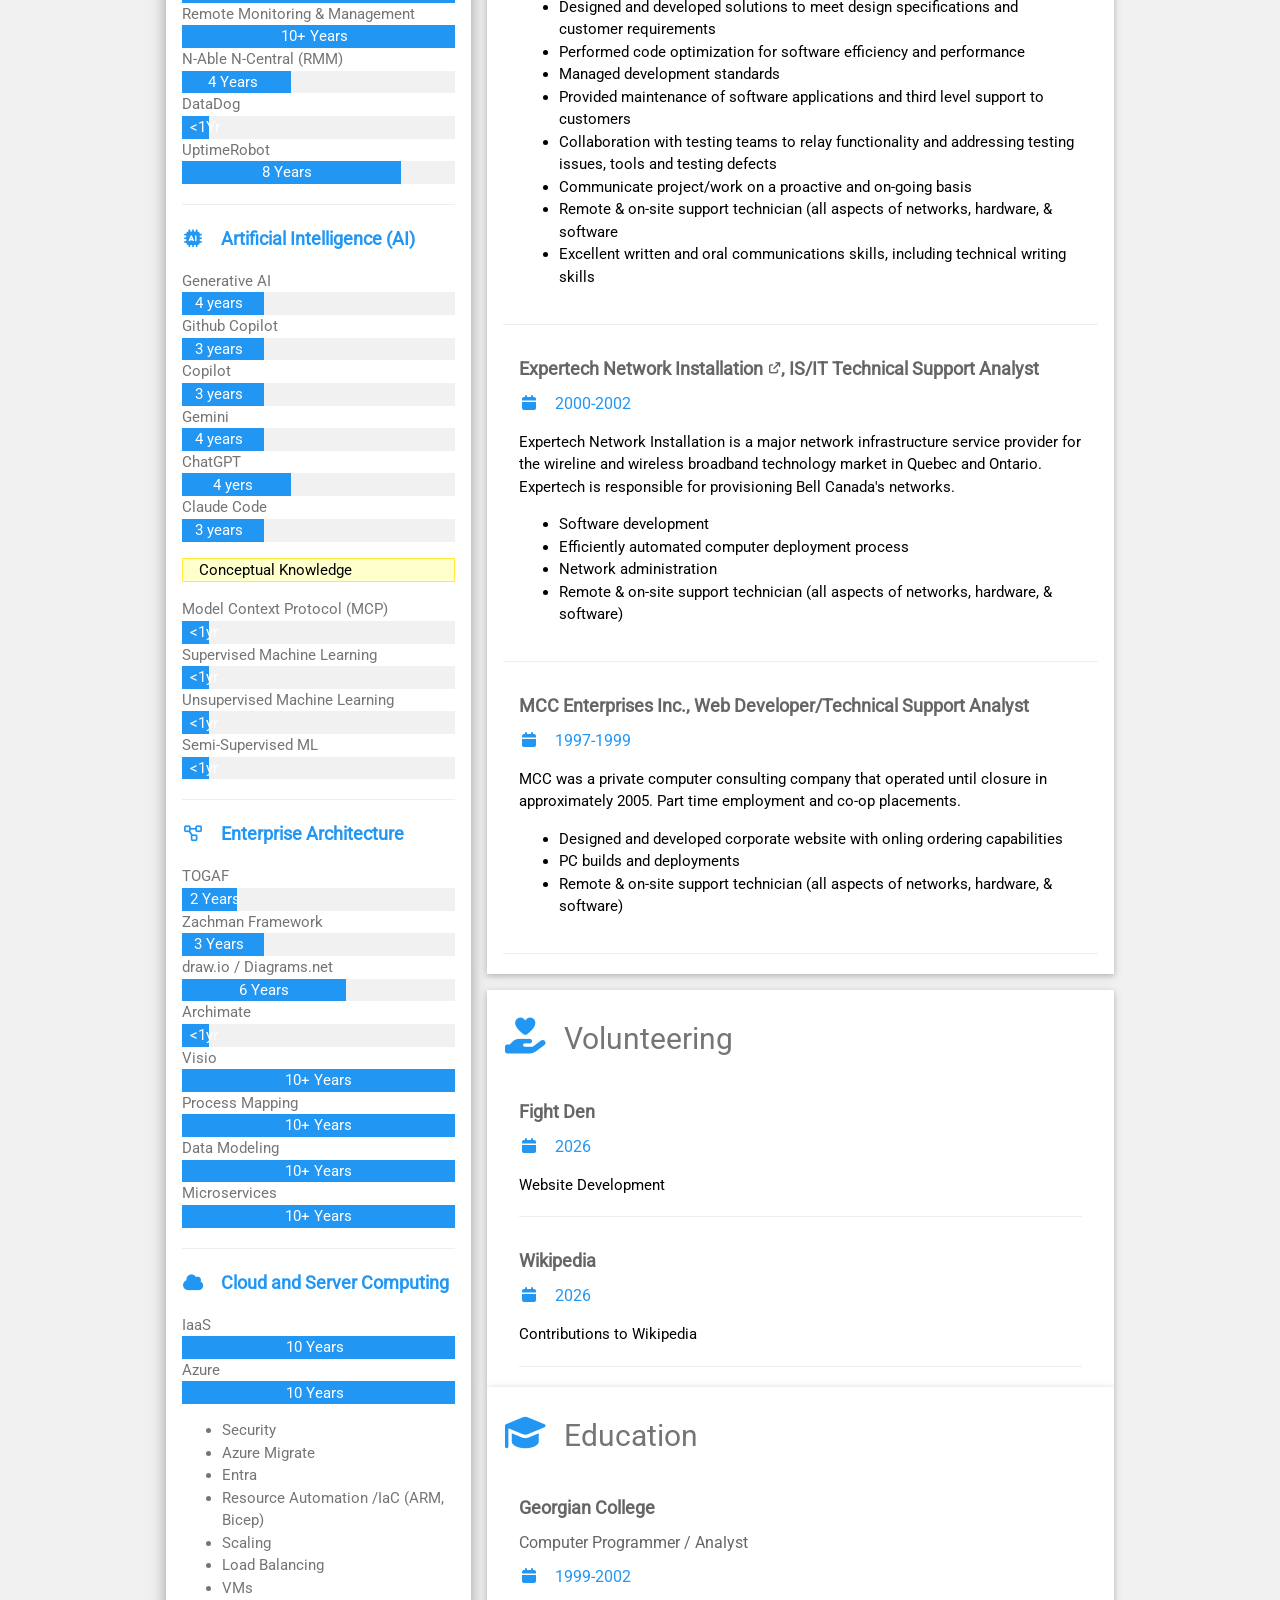
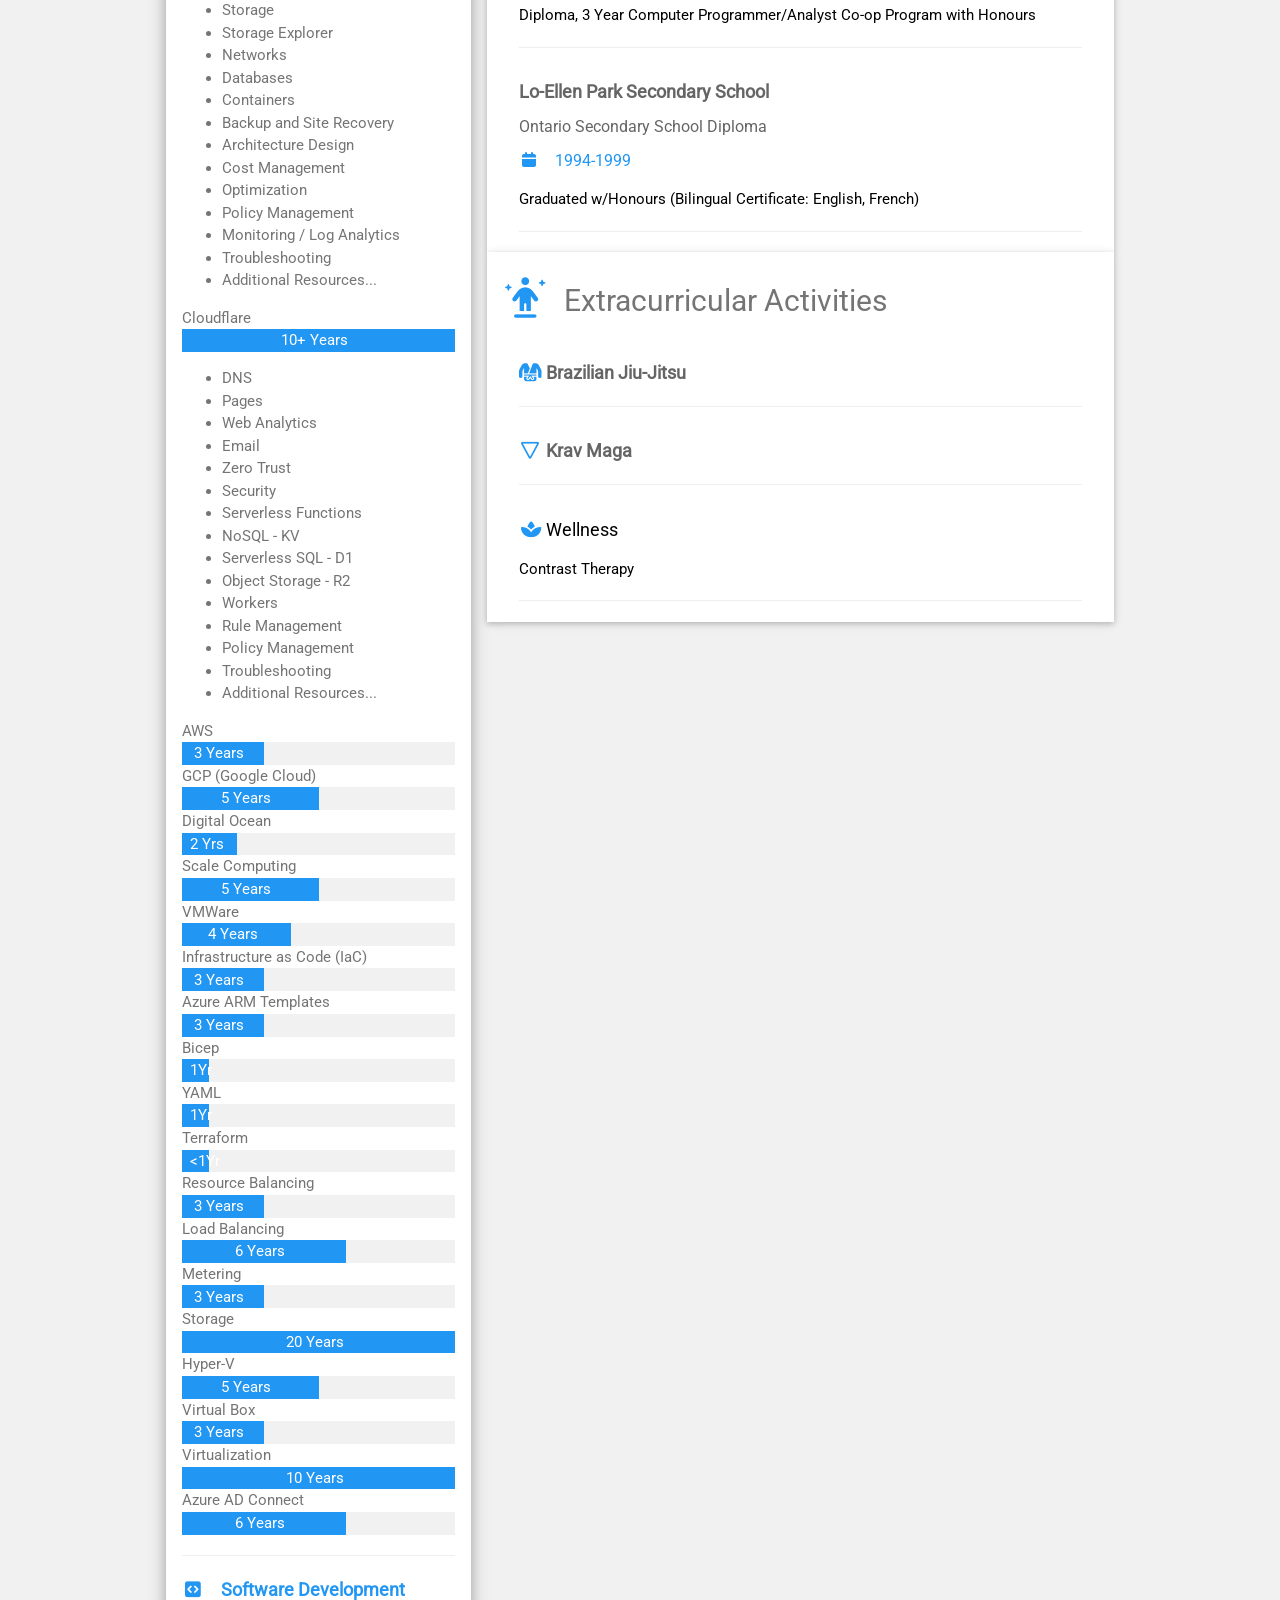
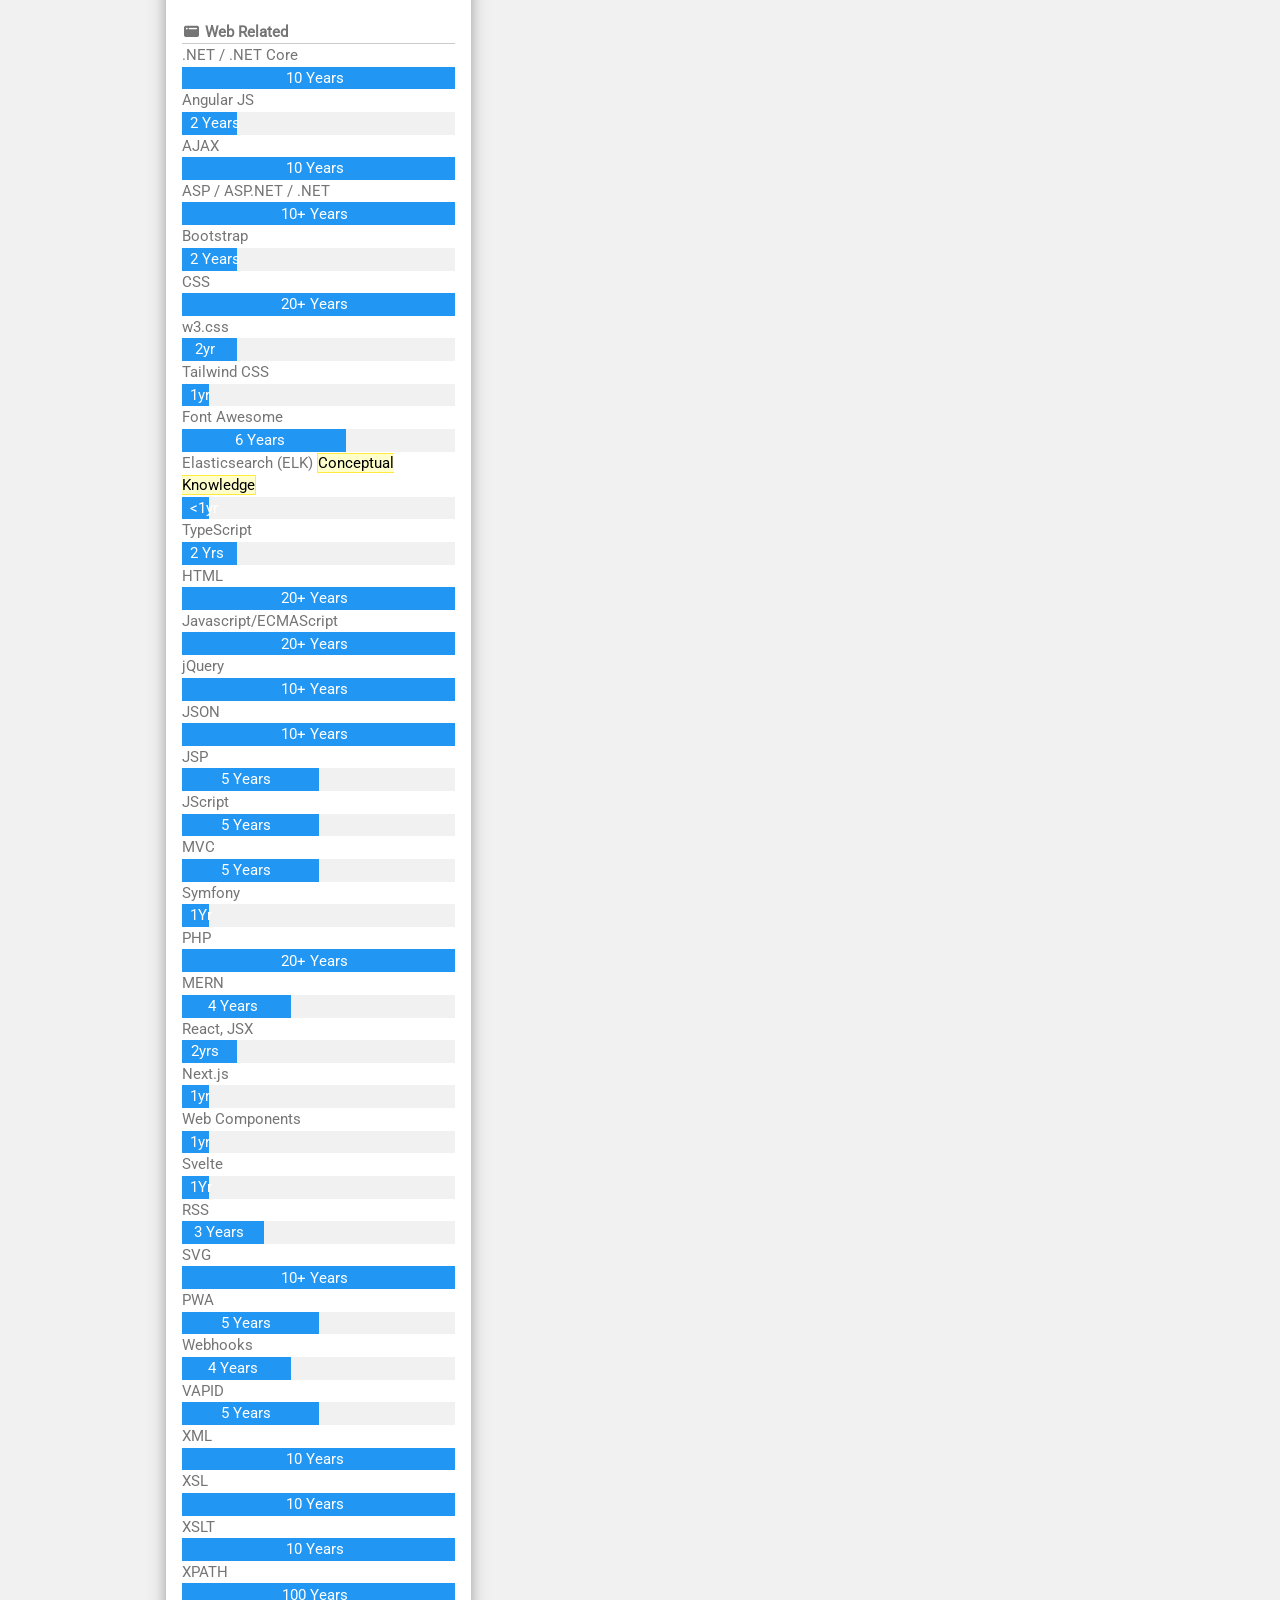
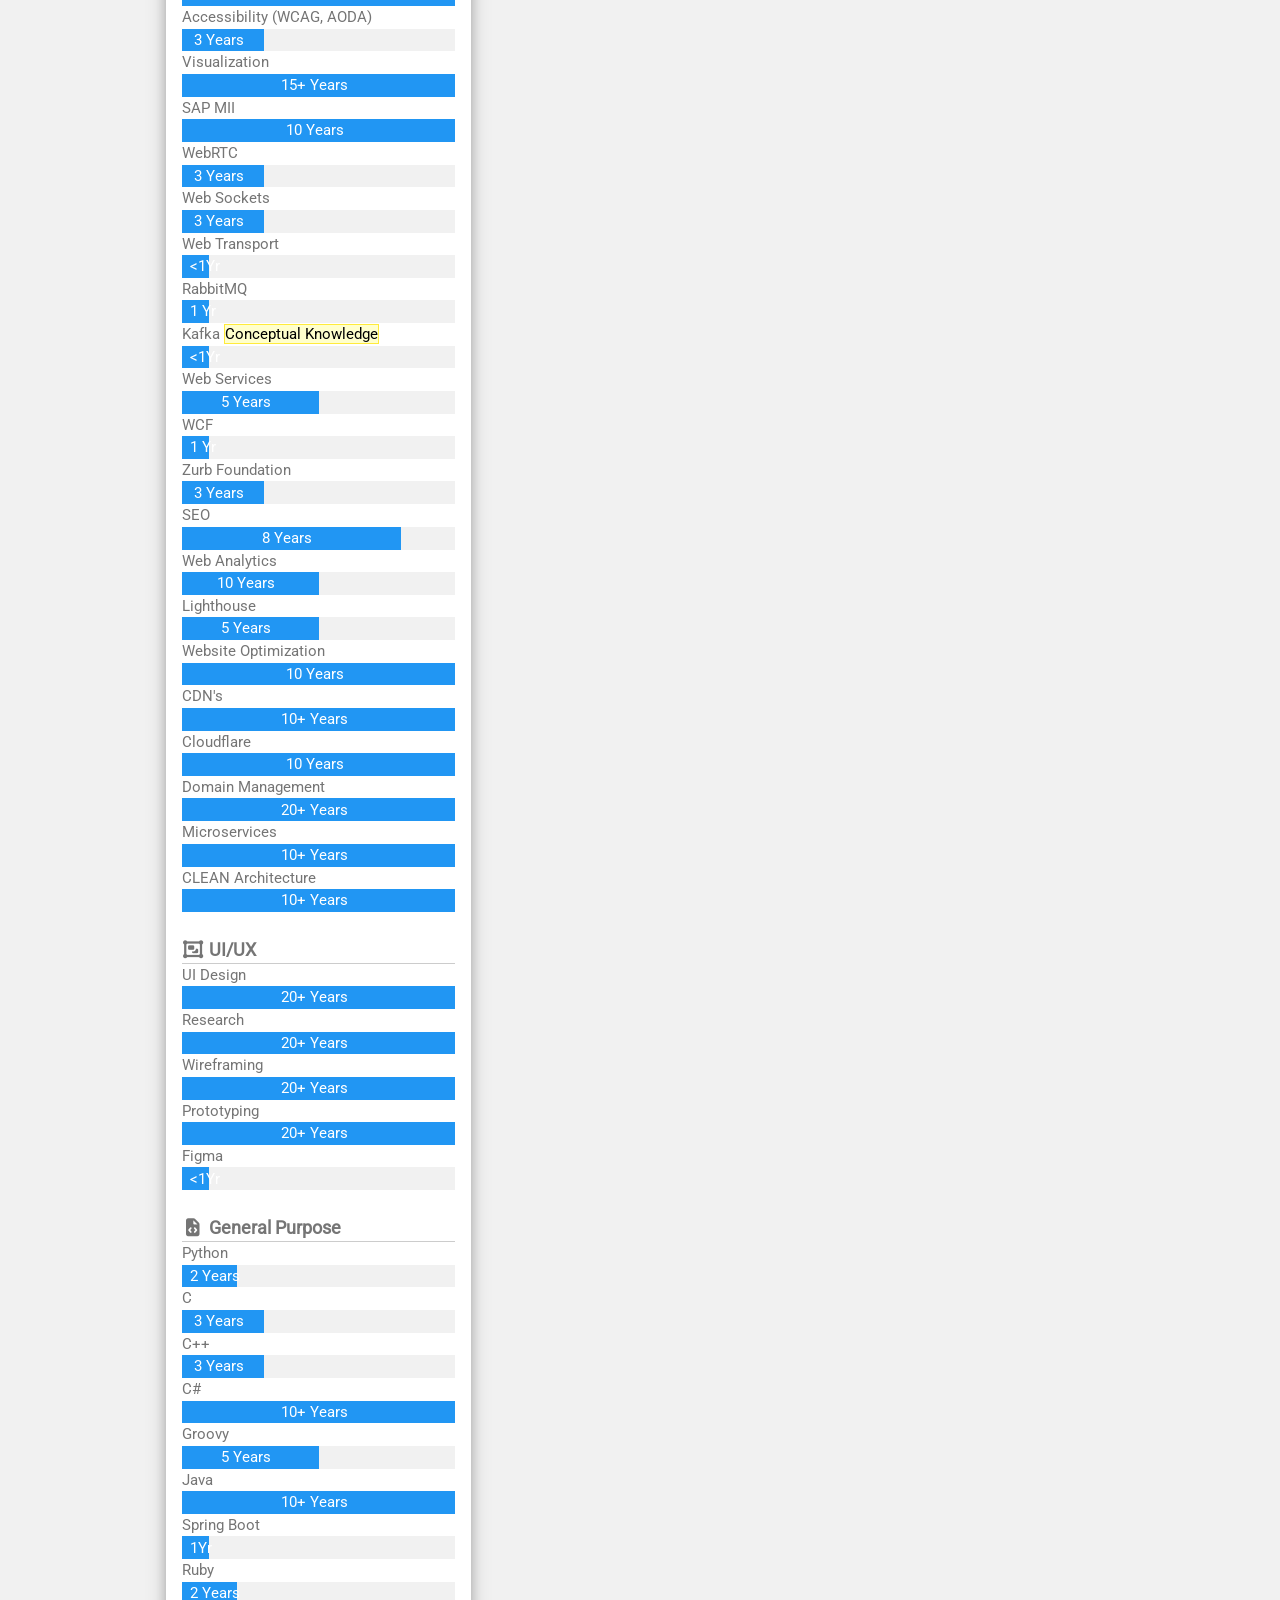
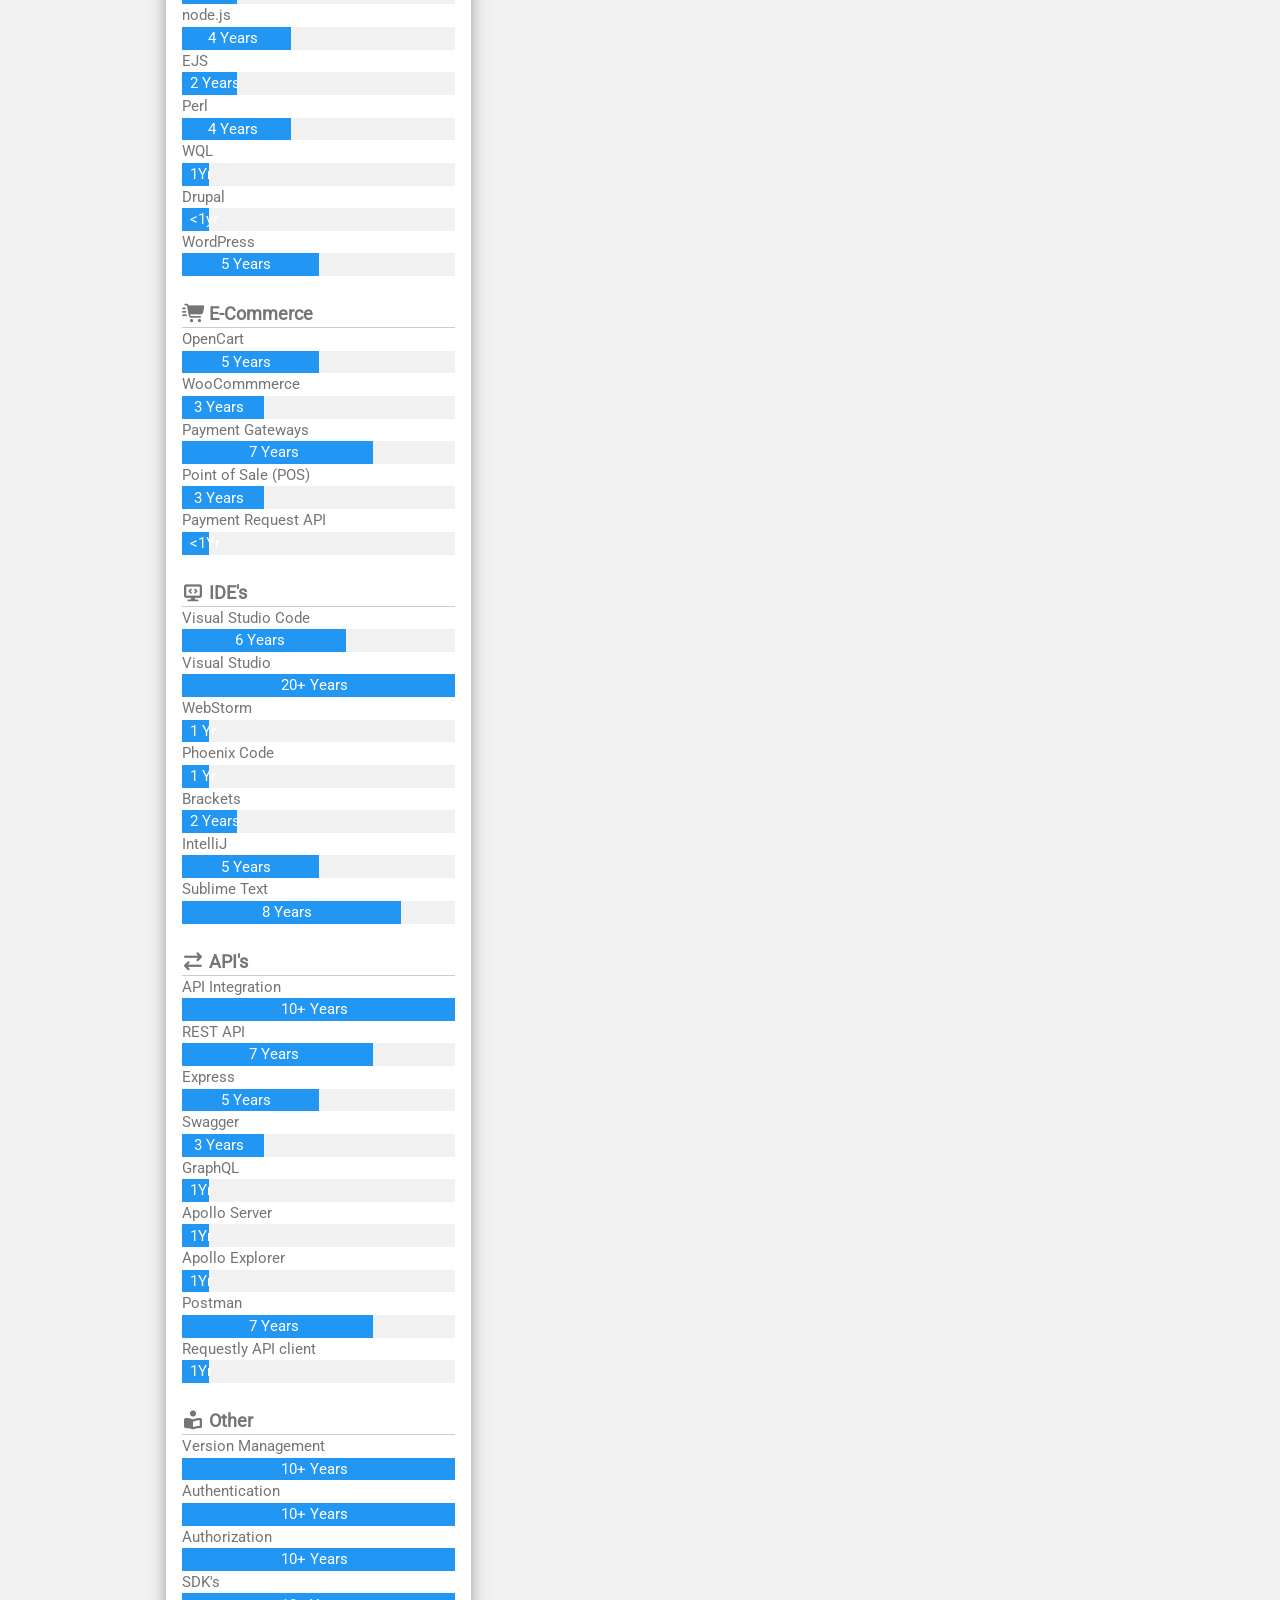
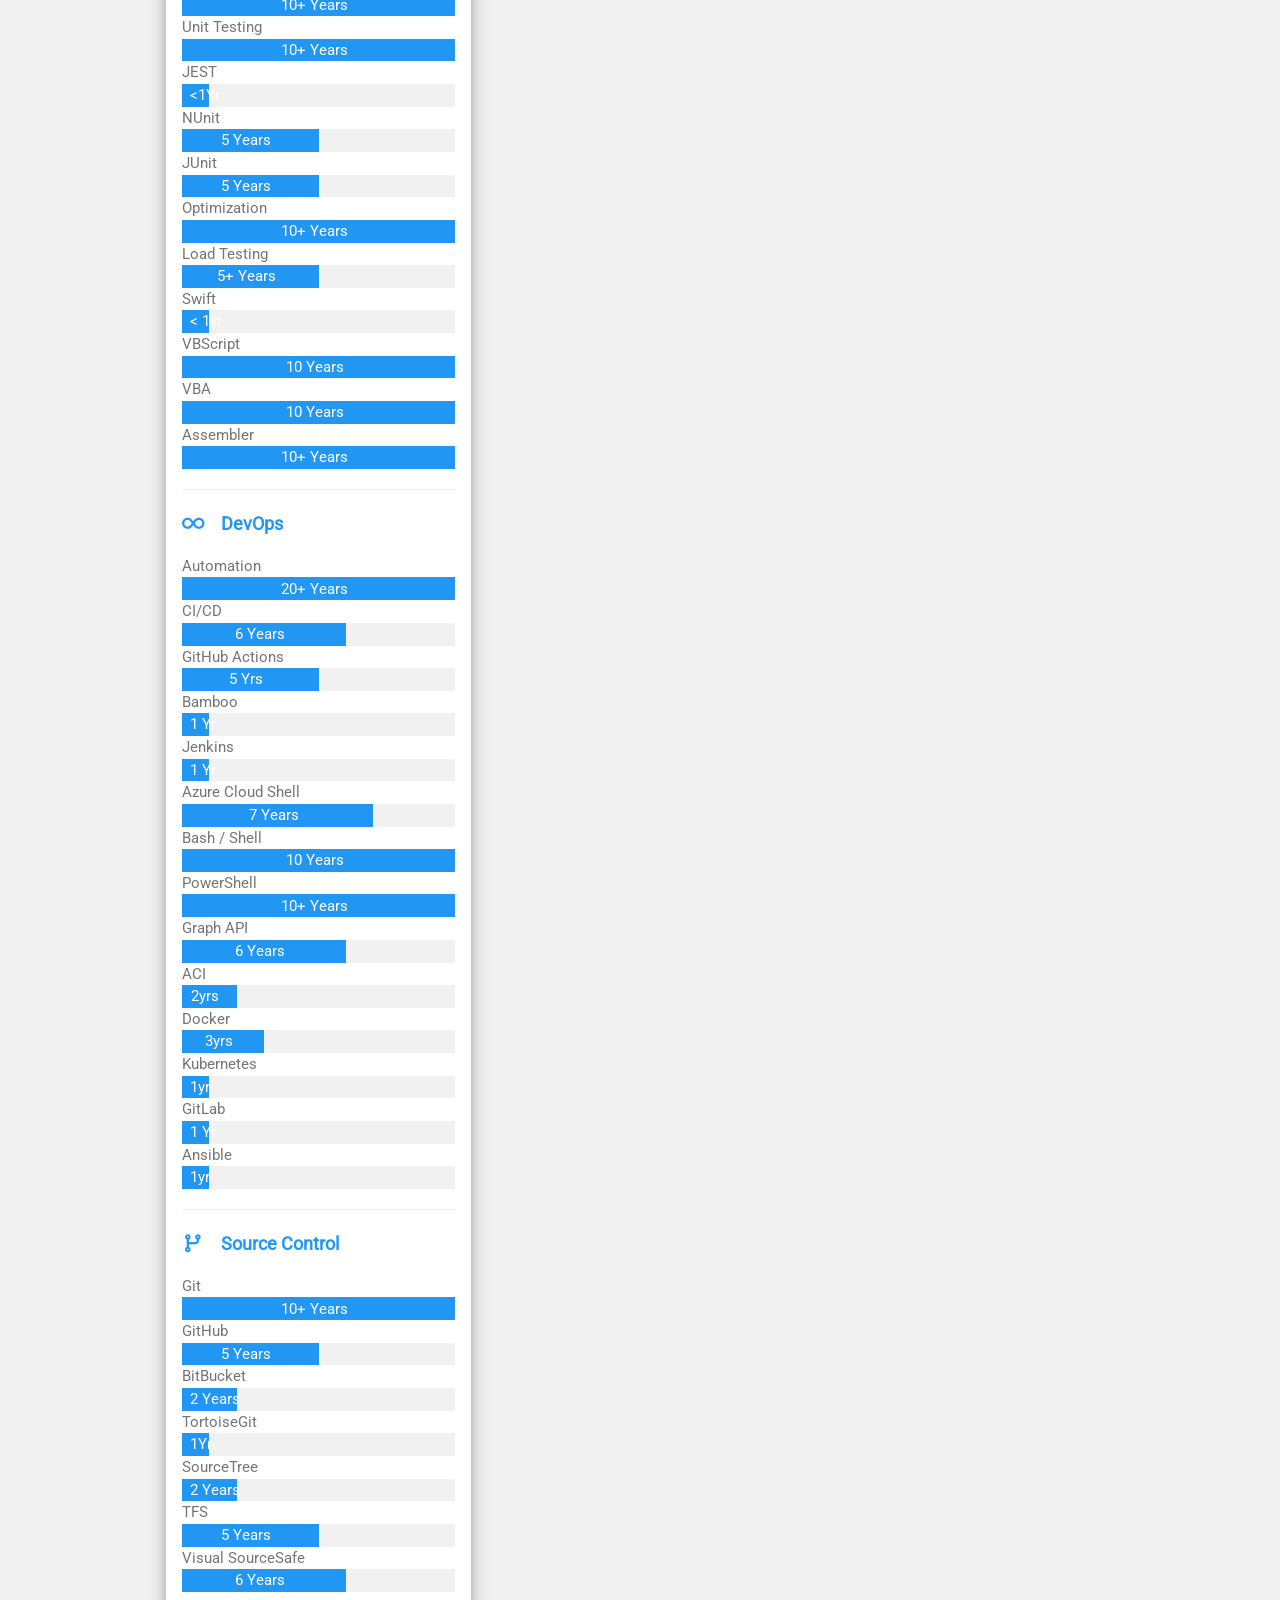
==== commit 036b46c8: "CV Update" ====
--- a/index.html
+++ b/index.html
@@ -785,6 +785,10 @@
                     <div class="w3-light-grey">
                         <div class="w3-container w3-theme w3-center nowrap" style="width:10%">1yr</div>
                     </div>
+                    <div class="skill">Web Components</div>
+                    <div class="w3-light-grey">
+                        <div class="w3-container w3-theme w3-center nowrap" style="width:10%">1yr</div>
+                    </div>
                     <div class="skill">Svelte</div>
                     <div class="w3-light-grey">
                         <div class="w3-container w3-theme w3-center nowrap" style="width:10%">1Yr</div>
@@ -798,6 +802,14 @@
                         <div class="w3-container w3-theme w3-center nowrap" style="width:100%">10+ Years</div>
                     </div>
                     <div class="skill">PWA</div>
+                    <div class="w3-light-grey">
+                        <div class="w3-container w3-theme w3-center nowrap" style="width:50%">5 Years</div>
+                    </div>
+                    <div class="skill">Webhooks</div>
+                    <div class="w3-light-grey">
+                        <div class="w3-container w3-theme w3-center nowrap" style="width:40%">4 Years</div>
+                    </div>
+                    <div class="skill">VAPID <!--https://vapidkeys.com--></div>
                     <div class="w3-light-grey">
                         <div class="w3-container w3-theme w3-center nowrap" style="width:50%">5 Years</div>
                     </div>
@@ -1030,13 +1042,17 @@
                     <div class="w3-light-grey">
                         <div class="w3-container w3-theme w3-center nowrap" style="width:100%">10+ Years</div>
                     </div>
-                    <div class="skill">REST</div>
+                    <div class="skill">REST API</div>
                     <div class="w3-light-grey">
                         <div class="w3-container w3-theme w3-center nowrap" style="width:70%">7 Years</div>
                     </div>
                     <div class="skill">Express</div>
                     <div class="w3-light-grey">
-                        <div class="w3-container w3-theme w3-center nowrap" style="width:40%">4 Years</div>
+                        <div class="w3-container w3-theme w3-center nowrap" style="width:50%">5 Years</div>
+                    </div>
+                    <div class="skill">Swagger</div>
+                    <div class="w3-light-grey">
+                        <div class="w3-container w3-theme w3-center nowrap" style="width:30%">3 Years</div>
                     </div>
                     <div class="skill">GraphQL</div>
                     <div class="w3-light-grey">
@@ -2148,6 +2164,10 @@
                     <div class="w3-light-grey">
                         <div class="w3-container w3-theme w3-center nowrap" style="width:20%">2 Yrs</div>
                     </div>
+                    <div class="skill">OnlyOffice</div>
+                    <div class="w3-light-grey">
+                        <div class="w3-container w3-theme w3-center nowrap" style="width:30%">3 Years</div>
+                    </div>
                     <div class="skill">Libre Office</div>
                     <div class="w3-light-grey">
                         <div class="w3-container w3-theme w3-center nowrap" style="width:50%">5 Years</div>
